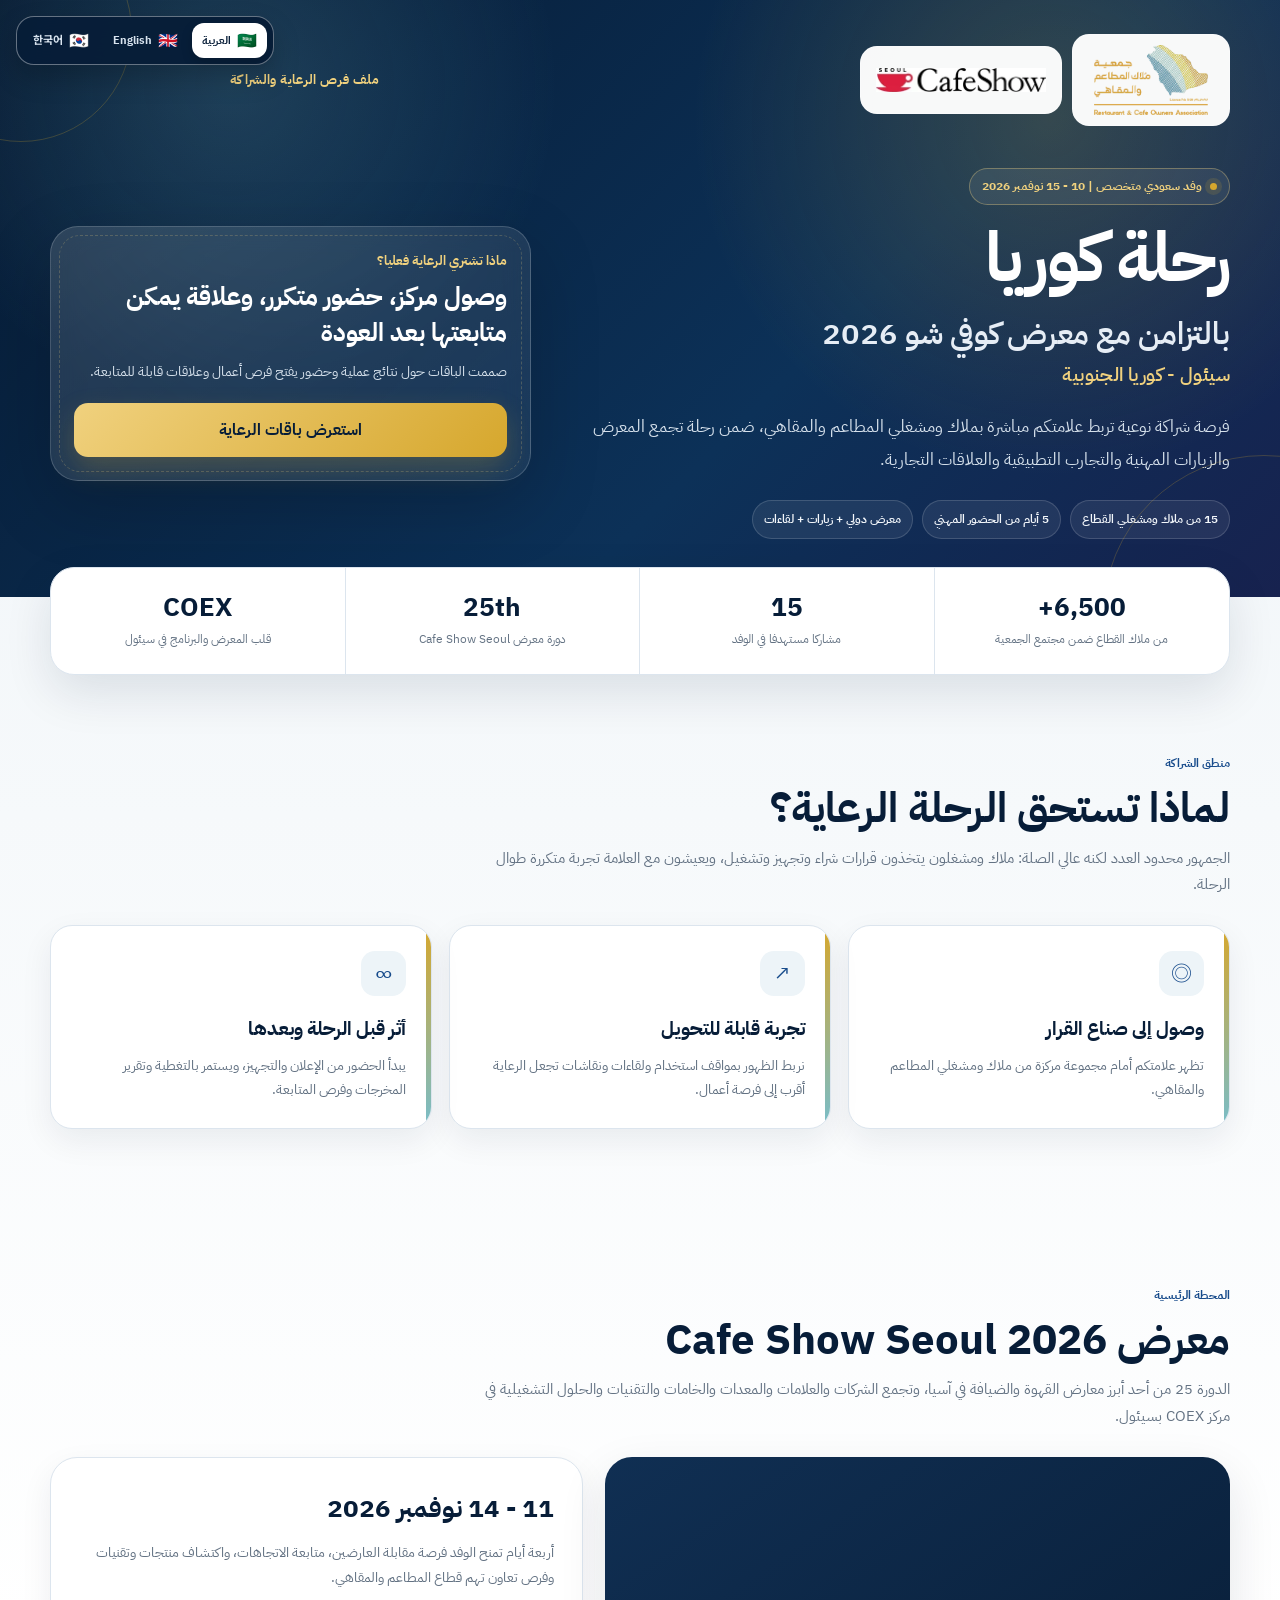
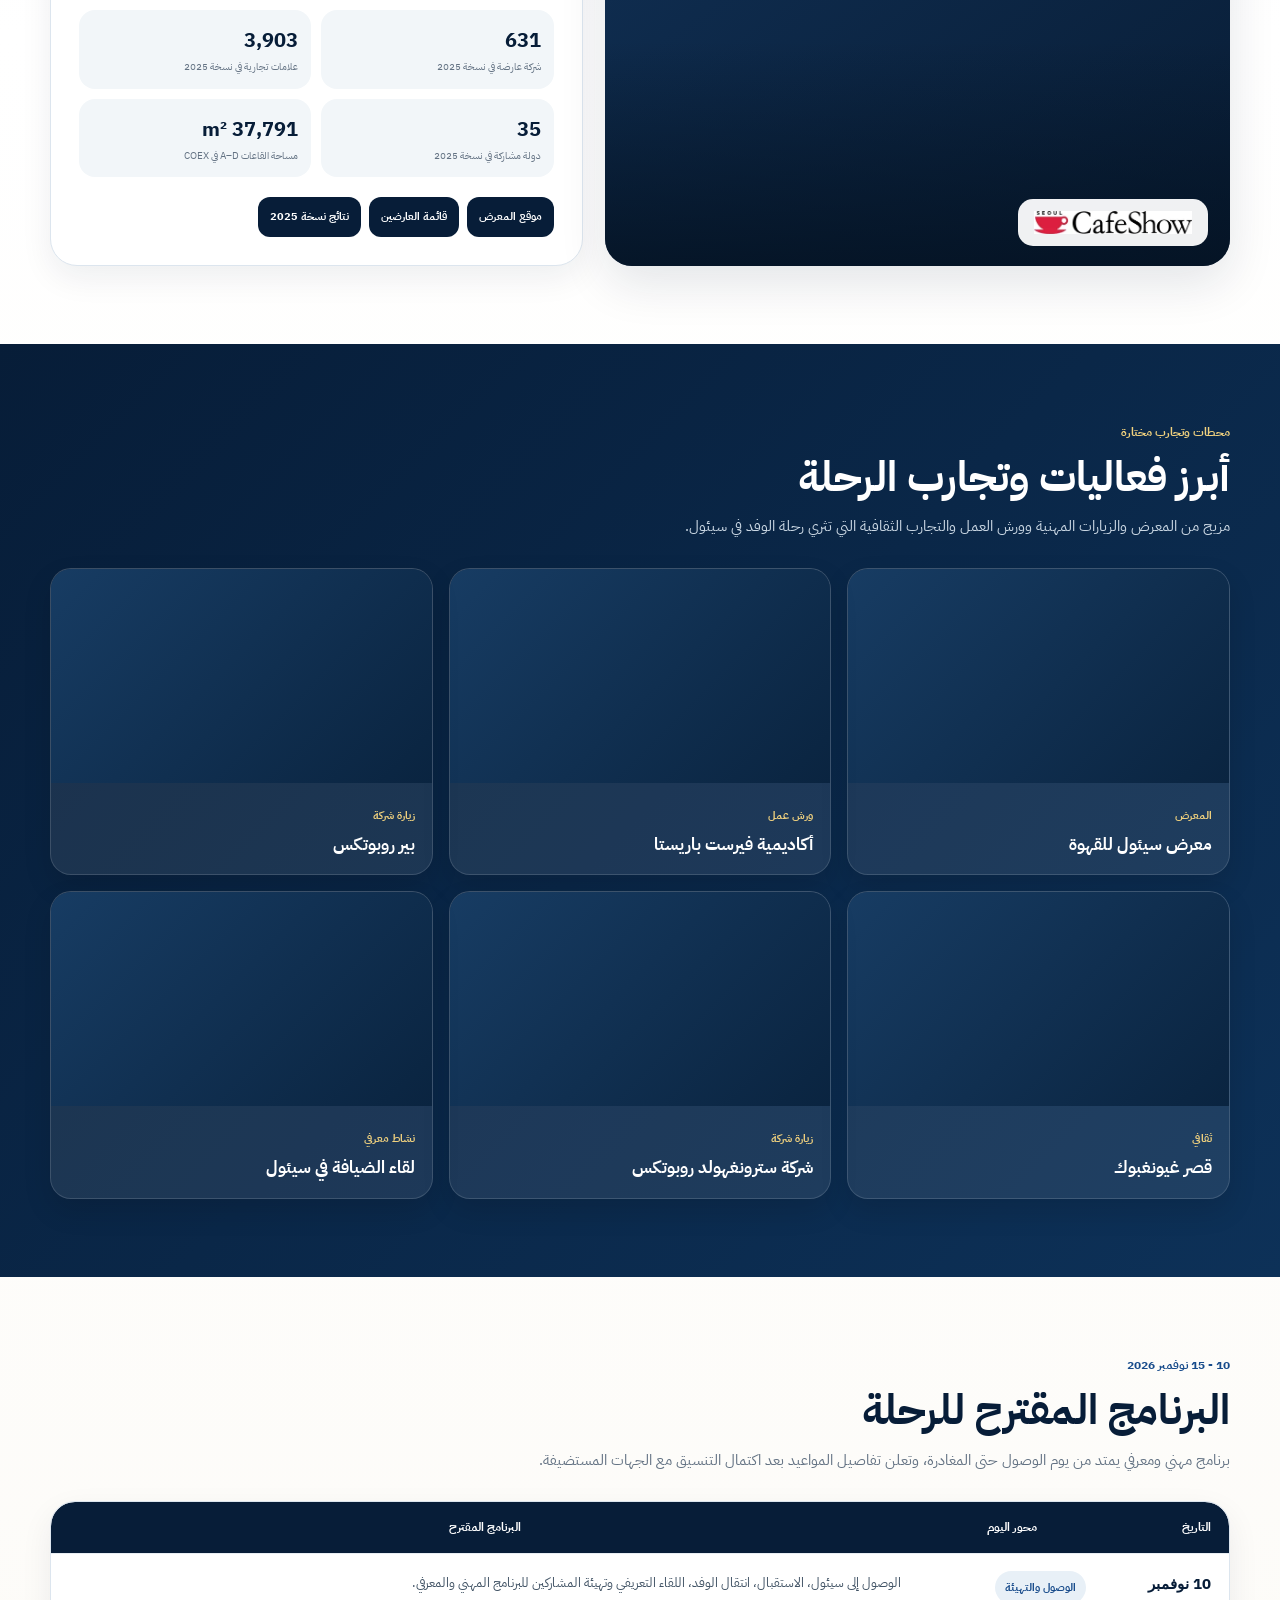
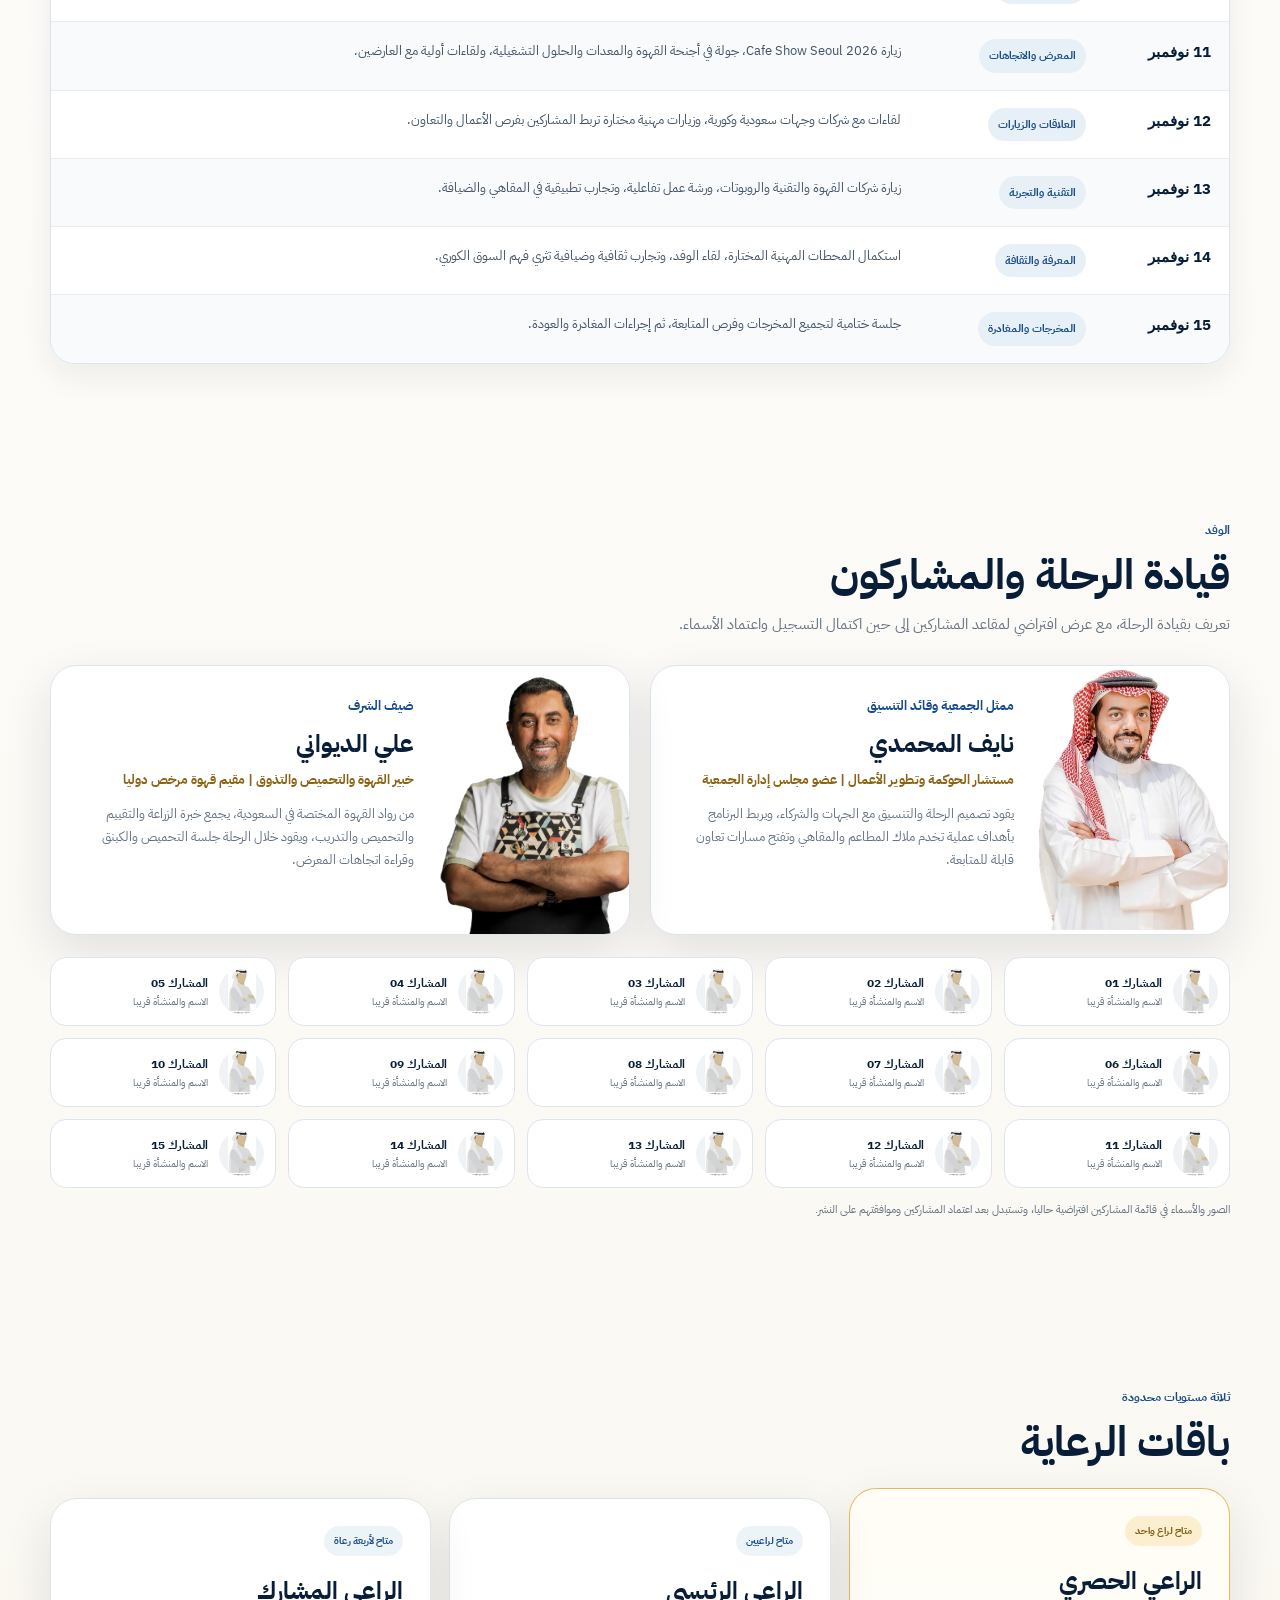
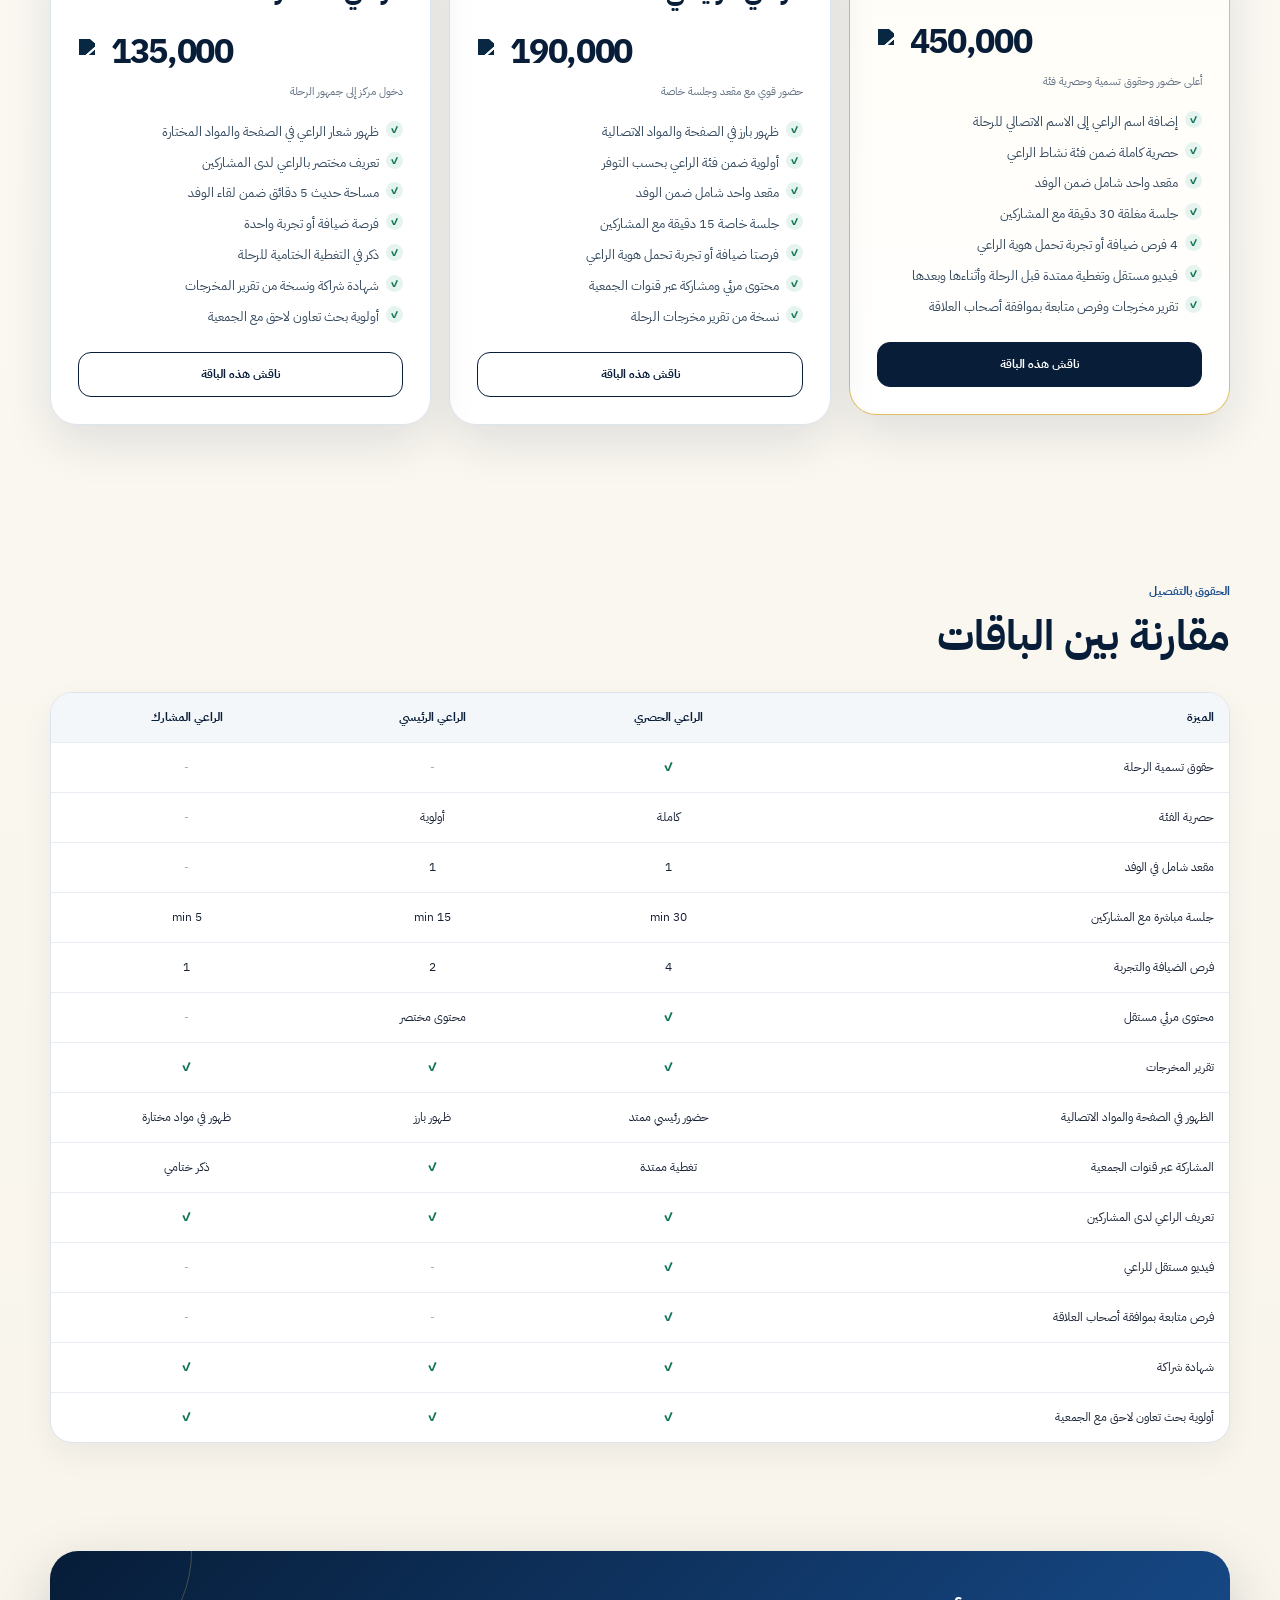
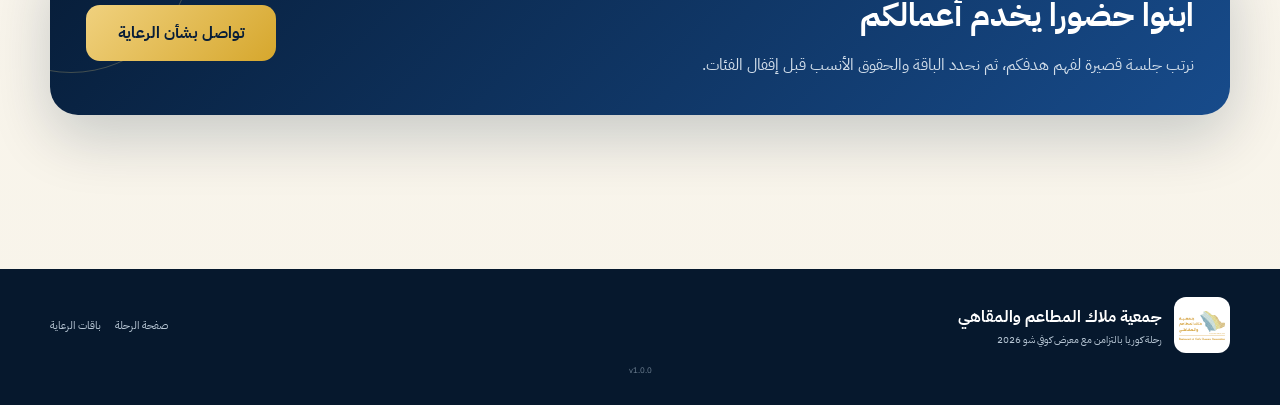
==== index.html @ b2feac09 "Build trip program table and balance portraits" ====
<!doctype html>
<html lang="ar" dir="rtl">
<head>
  <meta charset="utf-8">
  <meta name="viewport" content="width=device-width,initial-scale=1">
  <meta name="theme-color" content="#071d38">
  <title>فرص الرعاية | رحلة كوريا بالتزامن مع معرض كوفي شو 2026</title>
  <meta name="description" content="فرص الرعاية والشراكة في رحلة كوريا بالتزامن مع معرض كوفي شو 2026 في سيئول، بتنظيم جمعية ملاك المطاعم والمقاهي.">
  <meta property="og:type" content="website">
  <meta property="og:url" content="https://almohammdin.github.io/Sponsors-Cafe-Show-Seoul2026/">
  <meta property="og:title" content="فرص الرعاية | رحلة كوريا بالتزامن مع معرض كوفي شو 2026">
  <meta property="og:description" content="شراكة تصل إلى ملاك وصناع قرار في قطاع المطاعم والمقاهي قبل الرحلة وأثناءها وبعدها.">
  <meta property="og:image" content="https://almohammdin.github.io/Sponsors-Cafe-Show-Seoul2026/sponsor-preview.png">
  <meta property="og:image:width" content="1200">
  <meta property="og:image:height" content="630">
  <meta property="og:image:alt" content="فرص رعاية رحلة كوريا بالتزامن مع معرض كوفي شو 2026">
  <meta name="twitter:card" content="summary_large_image">
  <meta name="twitter:title" content="فرص الرعاية | رحلة كوريا 2026">
  <meta name="twitter:image" content="https://almohammdin.github.io/Sponsors-Cafe-Show-Seoul2026/sponsor-preview.png">
  <link rel="icon" href="favicon.png" type="image/png">
  <link rel="preconnect" href="https://fonts.googleapis.com">
  <link rel="preconnect" href="https://fonts.gstatic.com" crossorigin>
  <link href="https://fonts.googleapis.com/css2?family=IBM+Plex+Sans+Arabic:wght@400;500;600;700&family=IBM+Plex+Sans:wght@400;500;600;700&family=Noto+Sans+KR:wght@400;500;600;700&display=swap" rel="stylesheet">
  <style>
    :root{
      --navy:#071d38;--navy-2:#0d3158;--blue:#174b8b;--gold:#d6a72d;--gold-2:#f0d17e;
      --cyan:#78bdca;--red:#d51f45;--ink:#182235;--muted:#637283;--paper:#f3f6f9;
      --surface:#fff;--line:#dce5ee;--green:#13755b;--shadow:0 18px 48px rgba(7,29,56,.11);
      --radius:24px;--max:1180px;
    }
    *{box-sizing:border-box}
    html{scroll-behavior:smooth}
    body{margin:0;background:linear-gradient(180deg,#edf3f7 0,#fff 24%,#f8f4ea 100%);color:var(--ink);font-family:"IBM Plex Sans Arabic","IBM Plex Sans","Noto Sans KR",system-ui,sans-serif;line-height:1.75}
    body[data-lang="en"],body[data-lang="ko"]{direction:ltr}
    body[data-lang="ko"]{font-family:"Noto Sans KR","IBM Plex Sans",system-ui,sans-serif}
    img{max-width:100%}a{color:inherit}
    .container{width:min(var(--max),calc(100% - 34px));margin-inline:auto}
    .language-switcher{position:fixed;top:16px;inset-inline-end:16px;z-index:1000;display:flex;align-items:center;gap:4px;padding:6px;border:1px solid rgba(255,255,255,.38);border-radius:18px;background:rgba(7,29,56,.94);box-shadow:0 12px 28px rgba(0,0,0,.2);backdrop-filter:blur(14px)}
    .language-switcher button{display:flex;align-items:center;gap:6px;border:0;border-radius:12px;padding:8px 10px;background:transparent;color:#d9e4ef;font:inherit;font-size:11px;font-weight:700;cursor:pointer;transition:.2s;white-space:nowrap}
    .language-switcher .flag{font-size:16px;line-height:1}
    .language-switcher button.active{background:#fff;color:var(--navy);box-shadow:0 4px 12px rgba(0,0,0,.16)}
    .hero{position:relative;overflow:hidden;background:radial-gradient(circle at 18% 14%,rgba(120,189,202,.2),transparent 28%),radial-gradient(circle at 82% 20%,rgba(214,167,45,.2),transparent 31%),linear-gradient(135deg,#061a32 0%,#0c3158 62%,#17224f 100%);color:#fff;padding:34px 0 58px}
    .hero:before,.hero:after{content:"";position:absolute;border:1px solid rgba(214,167,45,.23);border-radius:50%;pointer-events:none}
    .hero:before{width:320px;height:320px;inset-inline-start:-145px;bottom:-180px}.hero:after{width:220px;height:220px;inset-inline-end:-90px;top:-80px}
    .brand-row{display:flex;align-items:center;justify-content:space-between;gap:20px;margin-bottom:42px;padding-inline-end:180px}
    .logos{display:flex;align-items:center;gap:10px}.logo-box{display:grid;place-items:center;min-height:68px;padding:10px 15px;border:1px solid rgba(255,255,255,.18);border-radius:17px;background:rgba(255,255,255,.97)}
    .logo-box.association img{width:126px;height:70px;object-fit:contain}.logo-box.cafe img{width:170px;height:auto}
    .sponsor-label{color:var(--gold-2);font-size:13px;font-weight:700;letter-spacing:.03em}
    .hero-grid{display:grid;grid-template-columns:minmax(0,1.15fr) minmax(320px,.85fr);gap:48px;align-items:center}
    .eyebrow{display:inline-flex;align-items:center;gap:8px;margin-bottom:12px;padding:7px 12px;border:1px solid rgba(240,209,126,.35);border-radius:999px;background:rgba(255,255,255,.07);color:var(--gold-2);font-size:12px;font-weight:700}
    .eyebrow:before{content:"";width:7px;height:7px;border-radius:50%;background:var(--gold);box-shadow:0 0 0 5px rgba(214,167,45,.14)}
    h1{margin:0;font-size:clamp(39px,5.4vw,70px);line-height:1.2;letter-spacing:-.035em;text-wrap:balance}
    h1 .sub{display:block;margin-top:11px;color:#e6edf5;font-size:.45em;font-weight:600;letter-spacing:0;line-height:1.5}
    h1 .place{display:block;color:var(--gold-2);font-size:.28em;font-weight:600;letter-spacing:.02em;line-height:1.8}
    .hero-lead{max-width:730px;margin:19px 0 0;color:#d5e0eb;font-size:17px;line-height:1.9}
    .hero-meta{display:flex;flex-wrap:wrap;gap:9px;margin-top:24px}.hero-meta span{padding:8px 11px;border:1px solid rgba(255,255,255,.15);border-radius:999px;background:rgba(255,255,255,.07);color:#f3f7fb;font-size:12px;font-weight:600}
    .hero-panel{position:relative;padding:23px;border:1px solid rgba(255,255,255,.18);border-radius:28px;background:linear-gradient(145deg,rgba(255,255,255,.13),rgba(255,255,255,.06));box-shadow:0 24px 70px rgba(0,0,0,.18);backdrop-filter:blur(12px)}
    .hero-panel:before{content:"";position:absolute;inset:8px;border:1px dashed rgba(240,209,126,.22);border-radius:21px;pointer-events:none}
    .hero-panel>*{position:relative}.hero-panel small{display:block;color:var(--gold-2);font-weight:700}.hero-panel strong{display:block;margin-top:5px;font-size:25px;line-height:1.45}.hero-panel p{margin:9px 0 0;color:#d5e0eb;font-size:14px}.hero-cta{display:flex;align-items:center;justify-content:center;margin-top:18px;padding:13px 18px;border-radius:14px;background:linear-gradient(135deg,var(--gold-2),var(--gold));color:#071d38;text-decoration:none;font-weight:700;box-shadow:0 12px 28px rgba(214,167,45,.23)}
    .live-pill{display:flex;align-items:center;gap:8px;margin-top:15px;color:#cce5dc;font-size:11px}.live-dot{width:8px;height:8px;border-radius:50%;background:#4dd4a7;box-shadow:0 0 0 5px rgba(77,212,167,.12)}
    section{padding:78px 0}.section-head{display:grid;grid-template-columns:minmax(0,1fr) auto;gap:24px;align-items:end;margin-bottom:28px}.section-kicker{display:block;margin-bottom:6px;color:var(--blue);font-size:12px;font-weight:700}.section-head h2{margin:0;color:var(--navy);font-size:clamp(28px,4vw,42px);line-height:1.35;text-wrap:balance}.section-head p{max-width:760px;margin:8px 0 0;color:var(--muted);font-size:15px}.section-note{align-self:center;padding:8px 11px;border-radius:999px;background:#e7f4ef;color:var(--green);font-size:11px;font-weight:700;white-space:nowrap}
    .stats-strip{position:relative;z-index:2;margin-top:-30px}.stats-grid{display:grid;grid-template-columns:repeat(4,minmax(0,1fr));border:1px solid var(--line);border-radius:24px;background:#fff;box-shadow:var(--shadow);overflow:hidden}.stat{padding:24px 20px;text-align:center;border-inline-start:1px solid var(--line)}.stat:first-child{border-inline-start:0}.stat strong{display:block;color:var(--navy);font-size:26px;line-height:1.2}.stat span{display:block;margin-top:6px;color:var(--muted);font-size:12px}
    .value-grid{display:grid;grid-template-columns:repeat(3,minmax(0,1fr));gap:17px}.value-card{position:relative;overflow:hidden;padding:25px;border:1px solid var(--line);border-radius:22px;background:#fff;box-shadow:0 12px 32px rgba(7,29,56,.07)}.value-card:before{content:"";position:absolute;inset-inline-start:0;top:0;width:5px;height:100%;background:linear-gradient(var(--gold),var(--cyan))}.value-icon{display:grid;place-items:center;width:45px;height:45px;margin-bottom:16px;border-radius:14px;background:#edf4f8;color:var(--blue);font-size:21px}.value-card h3{margin:0;color:var(--navy);font-size:19px}.value-card p{margin:8px 0 0;color:var(--muted);font-size:14px}
    .expo-showcase{display:grid;grid-template-columns:minmax(0,1.08fr) minmax(320px,.92fr);gap:22px;align-items:stretch}.expo-visual{position:relative;min-height:390px;overflow:hidden;border-radius:27px;background:linear-gradient(145deg,#102f53,#081c34);box-shadow:var(--shadow)}.expo-source-image{width:100%;height:100%;display:block;object-fit:cover}.expo-visual:after{content:"";position:absolute;inset:0;background:linear-gradient(180deg,transparent 45%,rgba(4,18,34,.82))}.expo-visual-logo{position:absolute;inset-inline-start:22px;bottom:20px;z-index:1;width:190px;padding:12px 16px;border-radius:15px;background:rgba(255,255,255,.94)}.expo-copy{padding:28px;border:1px solid var(--line);border-radius:27px;background:#fff;box-shadow:0 12px 32px rgba(7,29,56,.07)}.expo-copy h3{margin:0;color:var(--navy);font-size:26px}.expo-copy p{margin:10px 0 0;color:var(--muted);font-size:14px}.expo-facts{display:grid;grid-template-columns:repeat(2,minmax(0,1fr));gap:10px;margin:20px 0}.expo-fact{padding:13px;border-radius:16px;background:#f2f6f9}.expo-fact strong{display:block;color:var(--navy);font-size:20px}.expo-fact span{display:block;color:var(--muted);font-size:10px}.expo-links{display:flex;flex-wrap:wrap;gap:8px}.expo-links a{padding:10px 12px;border-radius:12px;background:var(--navy);color:#fff;text-decoration:none;font-size:11px;font-weight:700}
    .dark-section{background:linear-gradient(135deg,#071d38,#0d3158);color:#fff}.dark-section .section-head h2{color:#fff}.dark-section .section-head p{color:#cbd8e4}.dark-section .section-kicker{color:var(--gold-2)}
    .experience-grid{display:grid;grid-template-columns:repeat(3,minmax(0,1fr));gap:16px}.experience-card{overflow:hidden;border:1px solid rgba(255,255,255,.14);border-radius:21px;background:rgba(255,255,255,.08);box-shadow:0 12px 28px rgba(0,0,0,.12)}.experience-image{aspect-ratio:16/9;background:linear-gradient(135deg,#173c63,#0a2440);overflow:hidden}.experience-image img{width:100%;height:100%;display:block;object-fit:cover}.experience-body{padding:17px}.experience-body small{color:var(--gold-2);font-size:11px;font-weight:700}.experience-body h3{margin:5px 0 0;color:#fff;font-size:17px;line-height:1.45}.sync-empty{grid-column:1/-1;padding:28px;border:1px dashed rgba(255,255,255,.22);border-radius:18px;color:#cbd8e4;text-align:center}
    .program-table-wrap{overflow:auto;border:1px solid var(--line);border-radius:25px;background:#fff;box-shadow:0 12px 32px rgba(7,29,56,.07)}.program-table{min-width:820px}.program-table th{padding:15px 18px;background:var(--navy);color:#fff;font-size:12px}.program-table th:first-child{border-start-start-radius:24px}.program-table th:last-child{border-start-end-radius:24px}.program-table td{padding:17px 18px;text-align:start;vertical-align:top}.program-table td:first-child{width:125px;color:var(--navy);font-family:"IBM Plex Sans",sans-serif;font-size:15px;font-weight:700;white-space:nowrap}.program-table td:nth-child(2){width:185px}.program-table td:last-child{color:#415365;font-size:13px;line-height:1.8}.program-focus{display:inline-flex;padding:7px 10px;border-radius:999px;background:#e8f0f7;color:var(--blue);font-size:11px;font-weight:700}.program-table tbody tr:nth-child(even){background:#f8fafc}
    .leaders{display:grid;grid-template-columns:repeat(2,minmax(0,1fr));gap:20px}.leader-card{display:grid;grid-template-columns:190px minmax(0,1fr);min-height:270px;overflow:hidden;border:1px solid var(--line);border-radius:26px;background:#fff;box-shadow:var(--shadow)}.leader-photo{position:relative;overflow:hidden;background:#fff}.leader-photo img{width:100%;height:100%;display:block;object-fit:cover}.leader-photo.naif img,.leader-photo.ali img{object-position:center top}.leader-copy{padding:25px}.leader-copy small{color:var(--blue);font-weight:700}.leader-copy h3{margin:4px 0 0;color:var(--navy);font-size:24px}.leader-copy strong{display:block;margin-top:4px;color:#8a6414;font-size:13px}.leader-copy p{margin:11px 0 0;color:var(--muted);font-size:13px}
    .participant-grid{display:grid;grid-template-columns:repeat(5,minmax(0,1fr));gap:12px;margin-top:22px}.participant{display:flex;align-items:center;gap:11px;padding:11px;border:1px solid var(--line);border-radius:16px;background:#fff}.participant img{width:45px;height:45px;flex:none;object-fit:contain;border-radius:50%;background:#f0f3f5}.participant strong{display:block;color:var(--navy);font-size:12px}.participant span{display:block;color:var(--muted);font-size:9.5px}.participant-note{margin-top:12px;color:var(--muted);font-size:11px}
    .packages{display:grid;grid-template-columns:repeat(3,minmax(0,1fr));gap:18px;align-items:stretch}.package{position:relative;display:flex;flex-direction:column;padding:27px;border:1px solid var(--line);border-radius:27px;background:#fff;box-shadow:var(--shadow)}.package.featured{transform:translateY(-10px);border-color:rgba(214,167,45,.75);background:linear-gradient(180deg,#fffdf5,#fff)}.package-label{display:inline-flex;align-self:flex-start;padding:6px 10px;border-radius:999px;background:#edf4f8;color:var(--blue);font-size:10px;font-weight:700}.featured .package-label{background:#fbefd0;color:#805b0e}.package h3{margin:14px 0 0;color:var(--navy);font-size:24px}.price{display:flex;align-items:center;gap:7px;margin:9px 0 2px;direction:ltr;color:var(--navy)}.price .currency{width:26px;height:28px;display:grid;place-items:center}.price .currency img{width:24px;height:24px;object-fit:contain;filter:brightness(0) saturate(100%) invert(14%) sepia(28%) saturate(1805%) hue-rotate(171deg) brightness(91%) contrast(101%)}.price bdi{font-family:"IBM Plex Sans",sans-serif;font-size:34px;font-weight:700;letter-spacing:-.04em}.package-cap{color:var(--muted);font-size:11px}.package ul{display:grid;gap:9px;margin:19px 0 24px;padding:0;list-style:none}.package li{position:relative;padding-inline-start:24px;color:#34495e;font-size:12.5px}.package li:before{content:"✓";position:absolute;inset-inline-start:0;top:0;display:grid;place-items:center;width:17px;height:17px;border-radius:50%;background:#e5f4ee;color:var(--green);font-size:10px;font-weight:700}.package .package-cta{margin-top:auto;padding:11px 14px;border:1px solid var(--navy);border-radius:13px;color:var(--navy);text-align:center;text-decoration:none;font-size:12px;font-weight:700}.featured .package-cta{background:var(--navy);color:#fff}.tax-note{margin:17px 0 0;color:var(--muted);font-size:11px;text-align:center}
    .matrix-wrap{overflow:auto;border:1px solid var(--line);border-radius:22px;background:#fff;box-shadow:0 12px 32px rgba(7,29,56,.06)}table{width:100%;min-width:760px;border-collapse:collapse}th,td{padding:14px 15px;border-bottom:1px solid #e7edf2;text-align:center;font-size:12px}th:first-child,td:first-child{text-align:start}thead th{position:sticky;top:0;background:#f4f7fa;color:var(--navy);font-weight:700}tbody tr:last-child td{border-bottom:0}.yes{color:var(--green);font-weight:700}.dash{color:#a6b0ba}
    .cta-section{padding-top:30px}.cta-box{position:relative;overflow:hidden;display:grid;grid-template-columns:minmax(0,1fr) auto;gap:28px;align-items:center;padding:36px;border-radius:28px;background:linear-gradient(135deg,#071d38,#174b8b);color:#fff;box-shadow:0 22px 60px rgba(7,29,56,.2)}.cta-box:after{content:"";position:absolute;width:240px;height:240px;inset-inline-end:-100px;top:-120px;border:1px solid rgba(240,209,126,.25);border-radius:50%}.cta-box h2{position:relative;margin:0;font-size:32px}.cta-box p{position:relative;margin:8px 0 0;color:#d2deea}.cta-button{position:relative;z-index:1;display:inline-flex;align-items:center;justify-content:center;min-width:190px;padding:14px 20px;border-radius:14px;background:linear-gradient(135deg,var(--gold-2),var(--gold));color:#071d38;text-decoration:none;font-weight:700}
    footer{margin-top:76px;padding:28px 0;background:#06182d;color:#b8c7d5}.footer-row{display:flex;align-items:center;justify-content:space-between;gap:20px}.footer-brand{display:flex;align-items:center;gap:12px}.footer-brand img{width:56px;height:56px;object-fit:contain;padding:5px;border-radius:12px;background:#fff}.footer-brand strong{display:block;color:#fff}.footer-brand span{display:block;font-size:10px}.footer-links{display:flex;gap:14px;font-size:11px}.footer-links a{text-decoration:none}.version{margin-top:10px;color:#6f8193;font-size:8px;text-align:center;direction:ltr}
    @media(max-width:980px){.brand-row{padding-inline-end:0}.hero-grid{grid-template-columns:1fr}.hero-panel{max-width:660px}.stats-grid{grid-template-columns:repeat(2,1fr)}.value-grid,.experience-grid,.packages{grid-template-columns:repeat(2,minmax(0,1fr))}.expo-showcase{grid-template-columns:1fr}.package.featured{transform:none}.leaders{grid-template-columns:1fr}.participant-grid{grid-template-columns:repeat(3,1fr)}}
    @media(max-width:680px){.container{width:min(100% - 24px,var(--max))}.language-switcher{top:8px;inset-inline:8px auto;width:calc(100% - 16px);justify-content:center;border-radius:15px}.language-switcher button{flex:1;justify-content:center;padding:7px 6px;font-size:10px}.language-switcher .flag{font-size:15px}.hero{padding-top:82px}.brand-row{display:block;margin-bottom:28px}.logos{margin-bottom:12px}.logo-box{min-height:56px;padding:8px 10px}.logo-box.association img{width:100px;height:55px}.logo-box.cafe img{width:132px}.hero-grid{gap:28px}h1{font-size:39px}.hero-lead{font-size:15px}.hero-panel{padding:20px}.stats-grid{grid-template-columns:1fr 1fr}.stat{padding:18px 11px}.stat strong{font-size:21px}section{padding:58px 0}.section-head{grid-template-columns:1fr}.value-grid,.experience-grid,.packages{grid-template-columns:1fr}.expo-visual{min-height:260px}.expo-copy{padding:22px}.expo-facts{grid-template-columns:1fr 1fr}.leader-card{grid-template-columns:118px minmax(0,1fr);min-height:250px}.leader-copy{padding:18px}.leader-copy h3{font-size:20px}.participant-grid{grid-template-columns:repeat(2,1fr)}.participant{padding:8px}.participant img{width:37px;height:37px}.cta-box{grid-template-columns:1fr;padding:26px}.cta-button{width:100%}.footer-row{align-items:flex-start;flex-direction:column}}
    @media(prefers-reduced-motion:reduce){html{scroll-behavior:auto}*{transition:none!important}}
  </style>
</head>
<body data-lang="ar">
  <div class="language-switcher" aria-label="Language">
    <button type="button" data-language="ar" class="active"><span class="flag" aria-hidden="true">🇸🇦</span><span>العربية</span></button>
    <button type="button" data-language="en"><span class="flag" aria-hidden="true">🇬🇧</span><span>English</span></button>
    <button type="button" data-language="ko"><span class="flag" aria-hidden="true">🇰🇷</span><span>한국어</span></button>
  </div>

  <header class="hero">
    <div class="container">
      <div class="brand-row">
        <div class="logos">
          <div class="logo-box association"><img src="association-logo.webp" alt="Restaurant & Cafe Owners Association"></div>
          <div class="logo-box cafe"><img src="cafeshow-logo.webp" alt="Cafe Show Seoul"></div>
        </div>
        <div class="sponsor-label" data-i18n="sponsorshipFile">ملف فرص الرعاية والشراكة</div>
      </div>
      <div class="hero-grid">
        <div>
          <span class="eyebrow" data-i18n="eyebrow">وفد سعودي متخصص | 10 - 15 نوفمبر 2026</span>
          <h1><span data-i18n="tripName">رحلة كوريا</span><span class="sub" data-i18n="tripSub">بالتزامن مع معرض كوفي شو 2026</span><span class="place" data-i18n="tripPlace">سيئول - كوريا الجنوبية</span></h1>
          <p class="hero-lead" data-i18n="heroLead">فرصة شراكة نوعية تربط علامتكم مباشرة بملاك ومشغلي المطاعم والمقاهي، ضمن رحلة تجمع المعرض والزيارات المهنية والتجارب التطبيقية والعلاقات التجارية.</p>
          <div class="hero-meta"><span data-i18n="meta1">15 من ملاك ومشغلي القطاع</span><span data-i18n="meta2">5 أيام من الحضور المهني</span><span data-i18n="meta3">معرض دولي + زيارات + لقاءات</span></div>
        </div>
        <aside class="hero-panel">
          <small data-i18n="partnerQuestion">ماذا تشتري الرعاية فعليا؟</small>
          <strong data-i18n="partnerAnswer">وصول مركز، حضور متكرر، وعلاقة يمكن متابعتها بعد العودة</strong>
          <p data-i18n="partnerCopy">صممت الباقات حول نتائج عملية وحضور يفتح فرص أعمال وعلاقات قابلة للمتابعة.</p>
          <a class="hero-cta sponsor-whatsapp" href="#packages" data-i18n="viewPackages">استعرض باقات الرعاية</a>
        </aside>
      </div>
    </div>
  </header>

  <div class="stats-strip"><div class="container"><div class="stats-grid">
    <div class="stat"><strong>6,500+</strong><span data-i18n="stat1">من ملاك القطاع ضمن مجتمع الجمعية</span></div>
    <div class="stat"><strong>15</strong><span data-i18n="stat2">مشاركا مستهدفا في الوفد</span></div>
    <div class="stat"><strong>25th</strong><span data-i18n="stat3">دورة معرض Cafe Show Seoul</span></div>
    <div class="stat"><strong>COEX</strong><span data-i18n="stat4">قلب المعرض والبرنامج في سيئول</span></div>
  </div></div></div>

  <main>
    <section id="value"><div class="container">
      <div class="section-head"><div><span class="section-kicker" data-i18n="valueKicker">منطق الشراكة</span><h2 data-i18n="valueTitle">لماذا تستحق الرحلة الرعاية؟</h2><p data-i18n="valueIntro">الجمهور محدود العدد لكنه عالي الصلة: ملاك ومشغلون يتخذون قرارات شراء وتجهيز وتشغيل، ويعيشون مع العلامة تجربة متكررة طوال الرحلة.</p></div></div>
      <div class="value-grid">
        <article class="value-card"><span class="value-icon">◎</span><h3 data-i18n="value1Title">وصول إلى صناع القرار</h3><p data-i18n="value1Copy">تظهر علامتكم أمام مجموعة مركزة من ملاك ومشغلي المطاعم والمقاهي.</p></article>
        <article class="value-card"><span class="value-icon">↗</span><h3 data-i18n="value2Title">تجربة قابلة للتحويل</h3><p data-i18n="value2Copy">نربط الظهور بمواقف استخدام ولقاءات ونقاشات تجعل الرعاية أقرب إلى فرصة أعمال.</p></article>
        <article class="value-card"><span class="value-icon">∞</span><h3 data-i18n="value3Title">أثر قبل الرحلة وبعدها</h3><p data-i18n="value3Copy">يبدأ الحضور من الإعلان والتجهيز، ويستمر بالتغطية وتقرير المخرجات وفرص المتابعة.</p></article>
      </div>
    </div></section>

    <section id="exhibition"><div class="container">
      <div class="section-head"><div><span class="section-kicker" data-i18n="expoKicker">المحطة الرئيسية</span><h2 data-i18n="expoTitle">معرض Cafe Show Seoul 2026</h2><p data-i18n="expoIntro">الدورة 25 من أحد أبرز معارض القهوة والضيافة في آسيا، وتجمع الشركات والعلامات والمعدات والخامات والتقنيات والحلول التشغيلية في مركز COEX بسيئول.</p></div></div>
      <div class="expo-showcase">
        <div class="expo-visual" id="exhibitionVisual"><img class="expo-visual-logo" src="cafeshow-logo.webp" alt="Cafe Show Seoul"></div>
        <div class="expo-copy">
          <h3 data-i18n="expoDate">11 - 14 نوفمبر 2026</h3>
          <p data-i18n="expoCopy">أربعة أيام تمنح الوفد فرصة مقابلة العارضين، متابعة الاتجاهات، واكتشاف منتجات وتقنيات وفرص تعاون تهم قطاع المطاعم والمقاهي.</p>
          <div class="expo-facts">
            <div class="expo-fact"><strong>631</strong><span data-i18n="expoCompanies">شركة عارضة في نسخة 2025</span></div>
            <div class="expo-fact"><strong>3,903</strong><span data-i18n="expoBrands">علامات تجارية في نسخة 2025</span></div>
            <div class="expo-fact"><strong>35</strong><span data-i18n="expoCountries">دولة مشاركة في نسخة 2025</span></div>
            <div class="expo-fact"><strong>37,791 m²</strong><span data-i18n="expoArea">مساحة القاعات A–D في COEX</span></div>
          </div>
          <div class="expo-links"><a href="https://eng.cafeshow.com/eng/" target="_blank" rel="noopener" data-i18n="expoWebsite">موقع المعرض</a><a href="https://eng.cafeshow.com/eng/cafeshow/exhibitor_list.asp" target="_blank" rel="noopener" data-i18n="expoDirectory">قائمة العارضين</a><a href="https://eng.cafeshow.com/eng/cafeshow/result2025.asp" target="_blank" rel="noopener" data-i18n="expo2025">نتائج نسخة 2025</a></div>
        </div>
      </div>
    </div></section>

    <section class="dark-section" id="highlights"><div class="container">
      <div class="section-head"><div><span class="section-kicker" data-i18n="highlightsKicker">محطات وتجارب مختارة</span><h2 data-i18n="highlightsTitle">أبرز فعاليات وتجارب الرحلة</h2><p data-i18n="highlightsIntro">مزيج من المعرض والزيارات المهنية وورش العمل والتجارب الثقافية التي تثري رحلة الوفد في سيئول.</p></div></div>
      <div class="experience-grid" id="experienceGrid"><div class="sync-empty" data-i18n="loading">جاري تحميل أحدث الأنشطة...</div></div>
    </div></section>

    <section id="schedule"><div class="container">
      <div class="section-head"><div><span class="section-kicker" data-i18n="scheduleKicker">10 - 15 نوفمبر 2026</span><h2 data-i18n="scheduleTitle">البرنامج المقترح للرحلة</h2><p data-i18n="scheduleIntro">برنامج مهني ومعرفي يمتد من يوم الوصول حتى المغادرة، وتعلن تفاصيل المواعيد بعد اكتمال التنسيق مع الجهات المستضيفة.</p></div></div>
      <div class="program-table-wrap"><table class="program-table"><thead><tr><th data-i18n="programDate">التاريخ</th><th data-i18n="programFocus">محور اليوم</th><th data-i18n="programContent">البرنامج المقترح</th></tr></thead><tbody>
        <tr><td data-i18n="pDate10">10 نوفمبر</td><td><span class="program-focus" data-i18n="pFocus10">الوصول والتهيئة</span></td><td data-i18n="pText10">الوصول إلى سيئول، الاستقبال، انتقال الوفد، اللقاء التعريفي وتهيئة المشاركين للبرنامج المهني والمعرفي.</td></tr>
        <tr><td data-i18n="pDate11">11 نوفمبر</td><td><span class="program-focus" data-i18n="pFocus11">المعرض والاتجاهات</span></td><td data-i18n="pText11">زيارة Cafe Show Seoul 2026، جولة في أجنحة القهوة والمعدات والحلول التشغيلية، ولقاءات أولية مع العارضين.</td></tr>
        <tr><td data-i18n="pDate12">12 نوفمبر</td><td><span class="program-focus" data-i18n="pFocus12">العلاقات والزيارات</span></td><td data-i18n="pText12">لقاءات مع شركات وجهات سعودية وكورية، وزيارات مهنية مختارة تربط المشاركين بفرص الأعمال والتعاون.</td></tr>
        <tr><td data-i18n="pDate13">13 نوفمبر</td><td><span class="program-focus" data-i18n="pFocus13">التقنية والتجربة</span></td><td data-i18n="pText13">زيارة شركات القهوة والتقنية والروبوتات، ورشة عمل تفاعلية، وتجارب تطبيقية في المقاهي والضيافة.</td></tr>
        <tr><td data-i18n="pDate14">14 نوفمبر</td><td><span class="program-focus" data-i18n="pFocus14">المعرفة والثقافة</span></td><td data-i18n="pText14">استكمال المحطات المهنية المختارة، لقاء الوفد، وتجارب ثقافية وضيافية تثري فهم السوق الكوري.</td></tr>
        <tr><td data-i18n="pDate15">15 نوفمبر</td><td><span class="program-focus" data-i18n="pFocus15">المخرجات والمغادرة</span></td><td data-i18n="pText15">جلسة ختامية لتجميع المخرجات وفرص المتابعة، ثم إجراءات المغادرة والعودة.</td></tr>
      </tbody></table></div>
    </div></section>

    <section id="delegation"><div class="container">
      <div class="section-head"><div><span class="section-kicker" data-i18n="delegationKicker">الوفد</span><h2 data-i18n="delegationTitle">قيادة الرحلة والمشاركون</h2><p data-i18n="delegationIntro">تعريف بقيادة الرحلة، مع عرض افتراضي لمقاعد المشاركين إلى حين اكتمال التسجيل واعتماد الأسماء.</p></div></div>
      <div class="leaders">
        <article class="leader-card"><div class="leader-photo naif"><img src="naif.webp" alt="Naif Al-Mohammdi"></div><div class="leader-copy"><small data-i18n="naifRoleTop">ممثل الجمعية وقائد التنسيق</small><h3 data-i18n="naifName">نايف المحمدي</h3><strong data-i18n="naifRole">مستشار الحوكمة وتطوير الأعمال | عضو مجلس إدارة الجمعية</strong><p data-i18n="naifBio">يقود تصميم الرحلة والتنسيق مع الجهات والشركاء، ويربط البرنامج بأهداف عملية تخدم ملاك المطاعم والمقاهي وتفتح مسارات تعاون قابلة للمتابعة.</p></div></article>
        <article class="leader-card"><div class="leader-photo ali"><img src="ali-portrait.webp" alt="Ali Al-Diwani"></div><div class="leader-copy"><small data-i18n="aliRoleTop">ضيف الشرف</small><h3 data-i18n="aliName">علي الديواني</h3><strong data-i18n="aliRole">خبير القهوة والتحميص والتذوق | مقيم قهوة مرخص دوليا</strong><p data-i18n="aliBio">من رواد القهوة المختصة في السعودية، يجمع خبرة الزراعة والتقييم والتحميص والتدريب، ويقود خلال الرحلة جلسة التحميص والكبنق وقراءة اتجاهات المعرض.</p></div></article>
      </div>
      <div class="participant-grid" id="participantGrid"></div>
      <p class="participant-note" data-i18n="participantNote">الصور والأسماء في قائمة المشاركين افتراضية حاليا، وتستبدل بعد اعتماد المشاركين وموافقتهم على النشر.</p>
    </div></section>

    <section id="packages"><div class="container">
      <div class="section-head"><div><span class="section-kicker" data-i18n="packagesKicker">ثلاثة مستويات محدودة</span><h2 data-i18n="packagesTitle">باقات الرعاية</h2></div></div>
      <div class="packages">
        <article class="package featured"><span class="package-label" data-i18n="exclusiveAvailability">متاح لراع واحد</span><h3 data-i18n="exclusiveTitle">الراعي الحصري</h3><div class="price"><span class="currency"><img src="https://www.sama.gov.sa/ar-sa/Currency/Documents/Saudi_Riyal_Symbol-1.png" alt="SAR"></span><bdi>450,000</bdi></div><span class="package-cap" data-i18n="exclusiveCap">أعلى حضور وحقوق تسمية وحصرية فئة</span><ul>
          <li data-i18n="ex1">إضافة اسم الراعي إلى الاسم الاتصالي للرحلة</li><li data-i18n="ex2">حصرية كاملة ضمن فئة نشاط الراعي</li><li data-i18n="ex3">مقعد واحد شامل ضمن الوفد</li><li data-i18n="ex4">جلسة مغلقة 30 دقيقة مع المشاركين</li><li data-i18n="ex5">4 فرص ضيافة أو تجربة تحمل هوية الراعي</li><li data-i18n="ex6">فيديو مستقل وتغطية ممتدة قبل الرحلة وأثناءها وبعدها</li><li data-i18n="ex7">تقرير مخرجات وفرص متابعة بموافقة أصحاب العلاقة</li>
        </ul><a class="package-cta sponsor-whatsapp" href="https://wa.me/966566330366" data-tier="exclusive" data-i18n="discussPackage">ناقش هذه الباقة</a></article>
        <article class="package"><span class="package-label" data-i18n="mainAvailability">متاح لراعيين</span><h3 data-i18n="mainTitle">الراعي الرئيسي</h3><div class="price"><span class="currency"><img src="https://www.sama.gov.sa/ar-sa/Currency/Documents/Saudi_Riyal_Symbol-1.png" alt="SAR"></span><bdi>190,000</bdi></div><span class="package-cap" data-i18n="mainCap">حضور قوي مع مقعد وجلسة خاصة</span><ul>
          <li data-i18n="ma1">ظهور بارز في الصفحة والمواد الاتصالية</li><li data-i18n="ma2">أولوية ضمن فئة الراعي بحسب التوفر</li><li data-i18n="ma3">مقعد واحد شامل ضمن الوفد</li><li data-i18n="ma4">جلسة خاصة 15 دقيقة مع المشاركين</li><li data-i18n="ma5">فرصتا ضيافة أو تجربة تحمل هوية الراعي</li><li data-i18n="ma6">محتوى مرئي ومشاركة عبر قنوات الجمعية</li><li data-i18n="ma7">نسخة من تقرير مخرجات الرحلة</li>
        </ul><a class="package-cta sponsor-whatsapp" href="https://wa.me/966566330366" data-tier="main" data-i18n="discussPackage">ناقش هذه الباقة</a></article>
        <article class="package"><span class="package-label" data-i18n="participantAvailability">متاح لأربعة رعاة</span><h3 data-i18n="participantTitle">الراعي المشارك</h3><div class="price"><span class="currency"><img src="https://www.sama.gov.sa/ar-sa/Currency/Documents/Saudi_Riyal_Symbol-1.png" alt="SAR"></span><bdi>135,000</bdi></div><span class="package-cap" data-i18n="participantCap">دخول مركز إلى جمهور الرحلة</span><ul>
          <li data-i18n="pa1">ظهور شعار الراعي في الصفحة والمواد المختارة</li><li data-i18n="pa2">تعريف مختصر بالراعي لدى المشاركين</li><li data-i18n="pa3">مساحة حديث 5 دقائق ضمن لقاء الوفد</li><li data-i18n="pa4">فرصة ضيافة أو تجربة واحدة</li><li data-i18n="pa5">ذكر في التغطية الختامية للرحلة</li><li data-i18n="pa6">شهادة شراكة ونسخة من تقرير المخرجات</li><li data-i18n="pa7">أولوية بحث تعاون لاحق مع الجمعية</li>
        </ul><a class="package-cta sponsor-whatsapp" href="https://wa.me/966566330366" data-tier="participant" data-i18n="discussPackage">ناقش هذه الباقة</a></article>
      </div>
    </div></section>

    <section id="matrix"><div class="container">
      <div class="section-head"><div><span class="section-kicker" data-i18n="matrixKicker">الحقوق بالتفصيل</span><h2 data-i18n="matrixTitle">مقارنة بين الباقات</h2></div></div>
      <div class="matrix-wrap"><table><thead><tr><th data-i18n="benefit">الميزة</th><th data-i18n="exclusiveTitle">الراعي الحصري</th><th data-i18n="mainTitle">الراعي الرئيسي</th><th data-i18n="participantTitle">الراعي المشارك</th></tr></thead><tbody>
        <tr><td data-i18n="m1">حقوق تسمية الرحلة</td><td class="yes">✓</td><td class="dash">-</td><td class="dash">-</td></tr>
        <tr><td data-i18n="m2">حصرية الفئة</td><td data-i18n="full">كاملة</td><td data-i18n="priority">أولوية</td><td class="dash">-</td></tr>
        <tr><td data-i18n="m3">مقعد شامل في الوفد</td><td>1</td><td>1</td><td class="dash">-</td></tr>
        <tr><td data-i18n="m4">جلسة مباشرة مع المشاركين</td><td>30 min</td><td>15 min</td><td>5 min</td></tr>
        <tr><td data-i18n="m5">فرص الضيافة والتجربة</td><td>4</td><td>2</td><td>1</td></tr>
        <tr><td data-i18n="m6">محتوى مرئي مستقل</td><td class="yes">✓</td><td data-i18n="shortContent">محتوى مختصر</td><td class="dash">-</td></tr>
        <tr><td data-i18n="m7">تقرير المخرجات</td><td class="yes">✓</td><td class="yes">✓</td><td class="yes">✓</td></tr>
        <tr><td data-i18n="m8">الظهور في الصفحة والمواد الاتصالية</td><td data-i18n="topPresence">حضور رئيسي ممتد</td><td data-i18n="prominentPresence">ظهور بارز</td><td data-i18n="selectedPresence">ظهور في مواد مختارة</td></tr>
        <tr><td data-i18n="m9">المشاركة عبر قنوات الجمعية</td><td data-i18n="extendedCoverage">تغطية ممتدة</td><td class="yes">✓</td><td data-i18n="closingMention">ذكر ختامي</td></tr>
        <tr><td data-i18n="m10">تعريف الراعي لدى المشاركين</td><td class="yes">✓</td><td class="yes">✓</td><td class="yes">✓</td></tr>
        <tr><td data-i18n="m11">فيديو مستقل للراعي</td><td class="yes">✓</td><td class="dash">-</td><td class="dash">-</td></tr>
        <tr><td data-i18n="m12">فرص متابعة بموافقة أصحاب العلاقة</td><td class="yes">✓</td><td class="dash">-</td><td class="dash">-</td></tr>
        <tr><td data-i18n="m13">شهادة شراكة</td><td class="yes">✓</td><td class="yes">✓</td><td class="yes">✓</td></tr>
        <tr><td data-i18n="m14">أولوية بحث تعاون لاحق مع الجمعية</td><td class="yes">✓</td><td class="yes">✓</td><td class="yes">✓</td></tr>
      </tbody></table></div>
    </div></section>

    <section class="cta-section"><div class="container"><div class="cta-box"><div><h2 data-i18n="ctaTitle">ابنوا حضورا يخدم أعمالكم</h2><p data-i18n="ctaCopy">نرتب جلسة قصيرة لفهم هدفكم، ثم نحدد الباقة والحقوق الأنسب قبل إقفال الفئات.</p></div><a class="cta-button sponsor-whatsapp" href="https://wa.me/966566330366" data-tier="general" data-i18n="ctaButton">تواصل بشأن الرعاية</a></div></div></section>
  </main>

  <footer><div class="container"><div class="footer-row"><div class="footer-brand"><img src="association-logo.webp" alt="Restaurant & Cafe Owners Association"><div><strong data-i18n="footerTitle">جمعية ملاك المطاعم والمقاهي</strong><span data-i18n="footerCopy">رحلة كوريا بالتزامن مع معرض كوفي شو 2026</span></div></div><div class="footer-links"><a href="https://almohammdin.github.io/Cafe-Show-Seoul2026/" data-i18n="mainPage">صفحة الرحلة</a><a href="#packages" data-i18n="packagesTitle">باقات الرعاية</a></div></div><div class="version">v1.0.0</div></div></footer>

  <script>
  const copy={
    ar:{syncReady:'مرتبط مباشرة ببرنامج الرحلة',syncError:'تعذر التحديث المباشر، يعرض آخر برنامج متاح',day:'يوم',participant:'المشارك',participantPending:'الاسم والمنشأة قريبا',noActivities:'لا توجد أنشطة منشورة حاليا.',noSchedule:'لا توجد بنود في البرنامج حاليا.',whatsapp:'السلام عليكم، أرغب في مناقشة فرص رعاية رحلة كوريا بالتزامن مع معرض كوفي شو 2026.'},
    en:{
      sponsorshipFile:'Sponsorship & Partnership Opportunities',eyebrow:'Specialized Saudi delegation | 10-15 November 2026',tripName:'Korea Trip',tripSub:'Alongside Cafe Show Seoul 2026',tripPlace:'Seoul - South Korea',heroLead:'A focused partnership opportunity connecting your brand directly with restaurant and cafe owners and operators through an itinerary combining the exhibition, business visits, applied experiences and commercial relationships.',meta1:'15 sector owners and operators',meta2:'5 days of professional engagement',meta3:'International exhibition + visits + meetings',partnerQuestion:'What does the sponsorship actually buy?',partnerAnswer:'Focused access, repeated presence and relationships that can continue after the trip',partnerCopy:'The packages are built around useful outcomes for the sponsor, not logo space alone.',viewPackages:'View sponsorship packages',stat1:'sector owners within the Association community',stat2:'target participants in the delegation',stat3:'edition of Cafe Show Seoul',stat4:'the exhibition and program hub in Seoul',valueKicker:'Partnership logic',valueTitle:'Why is this trip worth sponsoring?',valueIntro:'The audience is small but highly relevant: owners and operators making purchasing, fit-out and operating decisions, experiencing the brand repeatedly throughout the trip.',value1Title:'Decision-maker access',value1Copy:'Instead of broad reach, your brand appears before a focused group of restaurant and cafe owners and operators.',value2Title:'An experience that can convert',value2Copy:'We connect visibility to product use, meetings and discussions that move sponsorship closer to a business opportunity.',value3Title:'Impact before and after',value3Copy:'Presence begins with announcement and preparation, then continues through coverage, an outcomes report and follow-up opportunities.',highlightsKicker:'Automatically updated content',highlightsTitle:'Key trip experiences and activities',highlightsIntro:'This section is fed directly from the main trip page, so activity updates appear here automatically.',liveSource:'Live trip-program source',loading:'Loading the latest activities...',scheduleKicker:'10-14 November 2026',scheduleTitle:'Proposed daily schedule',scheduleIntro:'The itinerary syncs automatically with the main trip schedule and remains subject to updates until confirmations are complete.',autoUpdate:'Auto-updated',loadingSchedule:'Loading the latest schedule...',scheduleDisclaimer:'The itinerary is indicative. Visits and timings remain subject to final confirmation with host organizations.',delegationKicker:'The delegation',delegationTitle:'Trip leadership and participants',delegationIntro:'An introduction to the trip leadership, with placeholder participant profiles until registrations and publishing approvals are finalized.',naifRoleTop:'Association representative and coordination lead',naifName:'Naif Al-Mohammdi',naifRole:'Governance & Business Development Advisor | Association Board Member',naifBio:'Leads trip design and coordination with institutions and partners, linking the program to practical outcomes for restaurant and cafe owners and to partnerships that can be followed up.',aliRoleTop:'Guest of Honor',aliName:'Ali Al-Diwani',aliRole:'Coffee, Roasting & Sensory Expert | Internationally Licensed Coffee Evaluator',aliBio:'A Saudi specialty-coffee pioneer whose work spans cultivation, evaluation, roasting and training. He leads the roasting and cupping session and helps interpret exhibition trends.',aliCredit:'Photo: Arab News / Huda Bashatah',participantNote:'Participant photos and names are placeholders for now and will be replaced after confirmation and consent to publish.',packagesKicker:'Three limited levels',packagesTitle:'Sponsorship packages',packagesIntro:'Values are approximately 24-25% lower than the Italy trip packages, with rights designed for a smaller, more focused delegation.',exclusiveAvailability:'One sponsor only',exclusiveTitle:'Exclusive Sponsor',exclusiveCap:'Maximum presence, naming rights and category exclusivity',ex1:'Sponsor name added to the trip communication title',ex2:'Full exclusivity within the sponsor category',ex3:'One fully included delegation seat',ex4:'30-minute closed session with participants',ex5:'Four branded hospitality or experience opportunities',ex6:'Dedicated video and extended pre-, during- and post-trip coverage',ex7:'Outcomes report and consent-based follow-up opportunities',mainAvailability:'Two sponsors available',mainTitle:'Main Sponsor',mainCap:'Strong presence with a seat and private session',ma1:'Prominent presence on the page and communication assets',ma2:'Category priority subject to availability',ma3:'One fully included delegation seat',ma4:'15-minute private session with participants',ma5:'Two branded hospitality or experience opportunities',ma6:'Visual content and distribution through Association channels',ma7:'A copy of the trip outcomes report',participantAvailability:'Four sponsors available',participantTitle:'Participating Sponsor',participantCap:'Focused entry to the trip audience',pa1:'Sponsor logo on the page and selected assets',pa2:'Short sponsor introduction to participants',pa3:'Five-minute speaking slot during a delegation gathering',pa4:'One hospitality or experience opportunity',pa5:'Mention in the trip closing coverage',pa6:'Partnership certificate and outcomes report copy',pa7:'Priority to explore later cooperation with the Association',discussPackage:'Discuss this package',taxNote:'Values exclude VAT where applicable. Cash and in-kind partnerships can be structured when the service fits the program.',matrixKicker:'Rights in detail',matrixTitle:'Quick package comparison',benefit:'Benefit',m1:'Trip naming rights',m2:'Category exclusivity',m3:'Included delegation seat',m4:'Direct participant session',m5:'Hospitality and experience opportunities',m6:'Dedicated visual content',m7:'Outcomes report',full:'Full',priority:'Priority',shortContent:'Short content',governanceKicker:'Disciplined delivery',governanceTitle:'How are sponsor rights managed?',governanceIntro:'Each sponsor receives a defined rights list, delivery schedule and approval points, turning the package into trackable commitments.',g1Title:'Rights inventory',g1Copy:'A detailed pre-contract list covering visibility, content and experiences.',g2Title:'Category protection',g2Copy:'Sponsor-conflict review and protection of agreed exclusivity.',g3Title:'Content approval',g3Copy:'A short path to approve logos, messages and assets before publishing.',g4Title:'Close-out report',g4Copy:'A record of delivery, coverage links and post-trip follow-up outcomes.',ctaTitle:'Build a presence that serves the business, not just the logo',ctaCopy:'We start with a short conversation about your objective, then define the best package and rights before categories close.',ctaButton:'Discuss sponsorship',footerTitle:'Restaurant & Cafe Owners Association',footerCopy:'Korea Trip alongside Cafe Show Seoul 2026',mainPage:'Trip page',syncReady:'Directly connected to the trip program',syncError:'Live update unavailable; showing the latest available program',day:'Day',participant:'Participant',participantPending:'Name and company coming soon',noActivities:'No activities are currently published.',noSchedule:'No schedule items are currently available.',whatsapp:'Hello, I would like to discuss sponsorship opportunities for the Korea Trip alongside Cafe Show Seoul 2026.'
    },
    ko:{
      sponsorshipFile:'후원 및 파트너십 제안서',eyebrow:'사우디 전문 대표단 | 2026년 11월 10-15일',tripName:'한국 방문 프로그램',tripSub:'Cafe Show Seoul 2026 연계',tripPlace:'서울 - 대한민국',heroLead:'레스토랑·카페 소유주와 운영자를 귀사의 브랜드에 직접 연결하는 집중형 파트너십 기회입니다. 전시회, 기업 방문, 실무 체험과 비즈니스 교류를 하나의 일정으로 구성했습니다.',meta1:'업계 소유주·운영자 15명',meta2:'5일간의 전문 프로그램',meta3:'국제 전시회 + 방문 + 미팅',partnerQuestion:'후원으로 실제 무엇을 얻습니까?',partnerAnswer:'집중된 접점, 반복 노출, 귀국 후에도 이어지는 관계',partnerCopy:'단순 로고 노출이 아니라 후원사의 실질적 성과를 중심으로 설계했습니다.',viewPackages:'후원 패키지 보기',stat1:'협회 커뮤니티의 업계 소유주',stat2:'대표단 목표 참가자',stat3:'Cafe Show Seoul 개최 회차',stat4:'서울 전시회와 프로그램의 중심',valueKicker:'파트너십 구조',valueTitle:'왜 이 프로그램을 후원해야 합니까?',valueIntro:'참가 인원은 제한적이지만 구매·설비·운영 결정을 내리는 소유주와 운영자로 구성되어 관련성이 높고, 여정 내내 브랜드를 반복 경험합니다.',value1Title:'의사결정권자 접근',value1Copy:'광범위한 노출보다 레스토랑·카페 소유주와 운영자에게 집중적으로 브랜드를 소개합니다.',value2Title:'비즈니스로 이어지는 체험',value2Copy:'노출을 제품 사용, 미팅, 토론과 연결해 후원을 실제 사업 기회에 가깝게 만듭니다.',value3Title:'방문 전후까지 이어지는 효과',value3Copy:'공지와 준비 단계부터 현장 콘텐츠, 성과 보고서와 후속 협력까지 이어집니다.',highlightsKicker:'자동 업데이트 콘텐츠',highlightsTitle:'주요 활동과 체험',highlightsIntro:'메인 방문 페이지의 프로그램과 직접 연결되어 활동 변경 사항이 자동으로 반영됩니다.',liveSource:'실시간 프로그램 데이터',loading:'최신 활동을 불러오는 중...',scheduleKicker:'2026년 11월 10-14일',scheduleTitle:'일별 예정 일정',scheduleIntro:'메인 일정과 자동 동기화되며 최종 확정 전까지 업데이트될 수 있습니다.',autoUpdate:'자동 업데이트',loadingSchedule:'최신 일정을 불러오는 중...',scheduleDisclaimer:'본 일정은 참고용이며 방문 및 시간은 주최 기관의 최종 확인에 따라 변경될 수 있습니다.',delegationKicker:'대표단',delegationTitle:'프로그램 리더와 참가자',delegationIntro:'프로그램 리더를 소개하며, 참가 등록과 공개 동의가 완료될 때까지 참가자 프로필은 예시 이미지로 표시됩니다.',naifRoleTop:'협회 대표 및 총괄 코디네이터',naifName:'나이프 알모함마디',naifRole:'거버넌스·사업개발 자문 | 협회 이사회 위원',naifBio:'기관 및 파트너와 프로그램을 설계·조율하고, 레스토랑·카페 소유주에게 실질적인 성과와 후속 가능한 협력 기회를 연결합니다.',aliRoleTop:'특별 초청 인사',aliName:'알리 알디와니',aliRole:'커피·로스팅·센서리 전문가 | 국제 공인 커피 평가사',aliBio:'재배, 평가, 로스팅과 교육을 아우르는 사우디 스페셜티 커피 분야의 선구자입니다. 로스팅·커핑 세션과 전시 트렌드 분석을 이끕니다.',aliCredit:'사진: Arab News / Huda Bashatah',participantNote:'현재 참가자 사진과 이름은 예시이며, 최종 확정과 공개 동의 후 교체됩니다.',packagesKicker:'수량이 제한된 3단계',packagesTitle:'후원 패키지',packagesIntro:'이탈리아 방문 패키지보다 약 24-25% 낮은 금액으로, 더 작고 집중된 대표단에 맞게 권리를 설계했습니다.',exclusiveAvailability:'1개사 한정',exclusiveTitle:'독점 후원사',exclusiveCap:'최대 노출, 명명권 및 업종 독점권',ex1:'프로그램 홍보 명칭에 후원사명 결합',ex2:'후원 업종 내 완전 독점',ex3:'대표단 참가 1석 포함',ex4:'참가자 대상 30분 비공개 세션',ex5:'브랜드 환대·체험 기회 4회',ex6:'단독 영상과 방문 전·중·후 확장 노출',ex7:'성과 보고서 및 동의 기반 후속 기회',mainAvailability:'2개사 모집',mainTitle:'메인 후원사',mainCap:'참가석과 전용 세션을 포함한 강한 노출',ma1:'페이지와 홍보물의 주요 위치 노출',ma2:'가능 시 업종 우선권',ma3:'대표단 참가 1석 포함',ma4:'참가자 대상 15분 전용 세션',ma5:'브랜드 환대·체험 기회 2회',ma6:'영상 콘텐츠 및 협회 채널 배포',ma7:'방문 성과 보고서 제공',participantAvailability:'4개사 모집',participantTitle:'참여 후원사',participantCap:'프로그램 참가자와의 집중 접점',pa1:'페이지와 일부 홍보물에 로고 노출',pa2:'참가자 대상 간단한 후원사 소개',pa3:'대표단 모임 중 5분 소개 시간',pa4:'환대 또는 체험 기회 1회',pa5:'방문 종료 콘텐츠에 언급',pa6:'파트너십 증서 및 성과 보고서',pa7:'협회와의 후속 협력 검토 우선권',discussPackage:'이 패키지 상담',taxNote:'해당 시 부가가치세는 별도입니다. 프로그램에 적합한 서비스는 현금 또는 현물 파트너십으로 구성할 수 있습니다.',matrixKicker:'세부 권리',matrixTitle:'패키지 빠른 비교',benefit:'혜택',m1:'프로그램 명명권',m2:'업종 독점권',m3:'대표단 참가석',m4:'참가자 직접 세션',m5:'환대·체험 기회',m6:'단독 영상 콘텐츠',m7:'성과 보고서',full:'완전',priority:'우선',shortContent:'간단 콘텐츠',governanceKicker:'체계적인 실행',governanceTitle:'후원 권리는 어떻게 관리됩니까?',governanceIntro:'각 후원사는 구체적인 권리 목록, 실행 일정, 승인 지점을 받아 추적 가능한 약속으로 관리됩니다.',g1Title:'권리 목록',g1Copy:'계약 전 노출, 콘텐츠, 체험 범위를 세부적으로 확정합니다.',g2Title:'업종 보호',g2Copy:'후원사 간 충돌을 검토하고 합의된 독점권을 보호합니다.',g3Title:'콘텐츠 승인',g3Copy:'로고, 메시지, 게시물을 빠르게 승인하는 절차를 운영합니다.',g4Title:'종료 보고',g4Copy:'이행 내역, 콘텐츠 링크, 귀국 후 후속 결과를 보고합니다.',ctaTitle:'로고를 넘어 사업에 도움이 되는 존재감을 만드십시오',ctaCopy:'목표를 짧게 확인한 뒤 업종 마감 전에 적합한 패키지와 권리를 설계합니다.',ctaButton:'후원 상담',footerTitle:'레스토랑·카페 소유주 협회',footerCopy:'Cafe Show Seoul 2026 연계 한국 방문 프로그램',mainPage:'방문 페이지',syncReady:'방문 프로그램과 직접 연결됨',syncError:'실시간 업데이트를 사용할 수 없어 마지막 일정을 표시합니다.',day:'일차',participant:'참가자',participantPending:'이름과 회사 추후 공개',noActivities:'현재 공개된 활동이 없습니다.',noSchedule:'현재 일정 항목이 없습니다.',whatsapp:'안녕하세요. Cafe Show Seoul 2026 연계 한국 방문 프로그램의 후원 기회를 상담하고 싶습니다.'
    }
  };
  Object.assign(copy.en,{
    partnerCopy:'The packages are built around practical outcomes and a presence that opens business and relationship opportunities.',
    value1Copy:'Your brand appears before a focused group of restaurant and cafe owners and operators.',
    expoKicker:'The main destination',expoTitle:'Cafe Show Seoul 2026',expoIntro:'The 25th edition of one of Asia’s leading coffee and hospitality exhibitions, bringing together companies, brands, equipment, ingredients, technology and operating solutions at COEX in Seoul.',
    expoDate:'11-14 November 2026',expoCopy:'Four days for the delegation to meet exhibitors, follow market trends, and discover products, technologies and partnership opportunities relevant to restaurants and cafes.',
    expoCompanies:'exhibiting companies in 2025',expoBrands:'brands in 2025',expoCountries:'participating countries in 2025',expoArea:'area of halls A-D at COEX',expoWebsite:'Exhibition website',expoDirectory:'Exhibitor list',expo2025:'2025 results',
    highlightsKicker:'Selected destinations and experiences',highlightsIntro:'A mix of the exhibition, professional visits, workshops and cultural experiences that enrich the delegation’s time in Seoul.',
    scheduleKicker:'10-15 November 2026',scheduleTitle:'Proposed trip program',scheduleIntro:'A professional and learning program from arrival through departure. Detailed timings will be published after coordination with host organizations is completed.',programDate:'Date',programFocus:'Daily focus',programContent:'Proposed program',pDate10:'10 November',pFocus10:'Arrival and orientation',pText10:'Arrival in Seoul, reception, delegation transfer, introductory gathering and orientation for the professional and learning program.',pDate11:'11 November',pFocus11:'Exhibition and trends',pText11:'Visit Cafe Show Seoul 2026, tour coffee, equipment and operating-solution halls, and hold initial meetings with exhibitors.',pDate12:'12 November',pFocus12:'Relationships and visits',pText12:'Meet Saudi and Korean companies and institutions, with selected professional visits connecting participants to business and cooperation opportunities.',pDate13:'13 November',pFocus13:'Technology and experience',pText13:'Visit coffee, technology and robotics companies, attend an interactive workshop, and experience cafes and hospitality concepts.',pDate14:'14 November',pFocus14:'Knowledge and culture',pText14:'Complete selected professional destinations, gather the delegation, and explore cultural and hospitality experiences that deepen understanding of the Korean market.',pDate15:'15 November',pFocus15:'Outcomes and departure',pText15:'Closing session to consolidate outcomes and follow-up opportunities, followed by departure procedures.',
    matrixTitle:'Package comparison',m8:'Presence on the page and communication materials',m9:'Distribution through Association channels',m10:'Sponsor introduction to participants',m11:'Dedicated sponsor video',m12:'Consent-based follow-up opportunities',m13:'Partnership certificate',m14:'Priority to explore later cooperation with the Association',topPresence:'Extended lead presence',prominentPresence:'Prominent presence',selectedPresence:'Selected materials',extendedCoverage:'Extended coverage',closingMention:'Closing mention',
    ctaTitle:'Build a presence that serves your business'
  });
  Object.assign(copy.ko,{
    partnerCopy:'패키지는 실질적인 성과와 비즈니스·관계 기회를 만드는 브랜드 접점을 중심으로 설계했습니다.',
    value1Copy:'레스토랑·카페 소유주와 운영자로 구성된 집중된 그룹에게 브랜드를 소개합니다.',
    expoKicker:'핵심 방문지',expoTitle:'Cafe Show Seoul 2026',expoIntro:'아시아를 대표하는 커피·호스피탈리티 전시회 중 하나로, 제25회 행사가 서울 COEX에서 기업, 브랜드, 장비, 원재료, 기술 및 운영 솔루션을 한자리에 모읍니다.',
    expoDate:'2026년 11월 11-14일',expoCopy:'대표단은 4일 동안 참가업체를 만나고 시장 트렌드를 살펴보며 레스토랑·카페 업계에 필요한 제품, 기술 및 협력 기회를 발굴합니다.',
    expoCompanies:'2025년 참가 기업',expoBrands:'2025년 참가 브랜드',expoCountries:'2025년 참가 국가',expoArea:'COEX A-D홀 면적',expoWebsite:'전시회 웹사이트',expoDirectory:'참가업체 목록',expo2025:'2025년 결과',
    highlightsKicker:'주요 방문지와 체험',highlightsIntro:'전시회, 기업 방문, 워크숍과 문화 체험을 결합해 서울에서의 대표단 프로그램을 풍성하게 구성합니다.',
    scheduleKicker:'2026년 11월 10-15일',scheduleTitle:'방문 예정 프로그램',scheduleIntro:'도착부터 출국까지 이어지는 전문 학습 프로그램이며, 세부 시간은 초청 기관과의 조율이 완료된 후 공개됩니다.',programDate:'날짜',programFocus:'일일 주제',programContent:'예정 프로그램',pDate10:'11월 10일',pFocus10:'도착 및 오리엔테이션',pText10:'서울 도착, 영접과 대표단 이동, 소개 모임 및 전문 학습 프로그램 오리엔테이션을 진행합니다.',pDate11:'11월 11일',pFocus11:'전시회와 트렌드',pText11:'Cafe Show Seoul 2026을 방문해 커피, 장비 및 운영 솔루션 전시관을 둘러보고 참가업체와 첫 미팅을 진행합니다.',pDate12:'11월 12일',pFocus12:'관계와 기업 방문',pText12:'사우디·한국 기업 및 기관과 만나고, 비즈니스와 협력 기회로 연결되는 전문 방문을 진행합니다.',pDate13:'11월 13일',pFocus13:'기술과 체험',pText13:'커피·기술·로봇 기업을 방문하고 인터랙티브 워크숍과 카페·호스피탈리티 체험에 참여합니다.',pDate14:'11월 14일',pFocus14:'지식과 문화',pText14:'선정된 전문 방문을 마무리하고 대표단 모임과 문화·호스피탈리티 체험을 통해 한국 시장에 대한 이해를 넓힙니다.',pDate15:'11월 15일',pFocus15:'성과와 출국',pText15:'성과와 후속 기회를 정리하는 마무리 세션 후 출국 절차를 진행합니다.',
    matrixTitle:'패키지 비교',m8:'페이지 및 홍보물 노출',m9:'협회 채널 배포',m10:'참가자 대상 후원사 소개',m11:'후원사 단독 영상',m12:'동의 기반 후속 기회',m13:'파트너십 증서',m14:'협회와의 후속 협력 검토 우선권',topPresence:'확장된 핵심 노출',prominentPresence:'주요 노출',selectedPresence:'선택 홍보물',extendedCoverage:'확장 보도',closingMention:'종료 콘텐츠 언급',
    ctaTitle:'비즈니스에 도움이 되는 존재감을 만드십시오'
  });
  const categories={
    en:{'المعرض':'Exhibition','ورش عمل':'Workshop','زيارة شركة':'Company visit','مقهى':'Cafe','ثقافي':'Culture','تجربة':'Experience','نشاط معرفي':'Knowledge activity','مواصلات':'Transport','زيارة رسمية':'Official visit'},
    ko:{'المعرض':'전시회','ورش عمل':'워크숍','زيارة شركة':'기업 방문','مقهى':'카페','ثقافي':'문화','تجربة':'체험','نشاط معرفي':'지식 프로그램','مواصلات':'이동','زيارة رسمية':'공식 방문'}
  };
  const titles={
    en:{'معرض سيئول للقهوة':'Cafe Show Seoul 2026','أكاديمية فيرست باريستا':'First Barista Academy','بير روبوتكس':'Bear Robotics','مقهى رين ريبورت':'Rain Report Cafe','قصر غيونغبوك':'Gyeongbokgung Palace','شركة سترونغهولد روبوتكس':'Stronghold Robotics','إيديا كوفي':'EDIYA Coffee','مكتبة ستارفيلد':'Starfield Library COEX','تجربة| حي سيونغسو-دونغ':'Seongsu-dong Experience','إس بي سي سكوير (مجمع SPC)':'SPC Square','لقاء الضيافة في سيئول':'Seoul Hospitality Gathering','ورشة تفاعلية: هندسة الشراكات التجارية':'Interactive Workshop: Structuring Business Partnerships','تجربة تصميم عطر شخصي':'Personal Perfume Design Experience','الوصول والاستقبال':'Arrival and Airport Reception','تصميم عطر شخصي في GRANHAND Seochon':'Personal Perfume Design at GRANHAND Seochon','جلسة المخرجات':'Outcomes Session','السفارة السعودية في سيئول':'Embassy of Saudi Arabia in Seoul'},
    ko:{'معرض سيئول للقهوة':'카페쇼 서울 2026','أكاديمية فيرست باريستا':'퍼스트 바리스타 아카데미','بير روبوتكس':'베어 로보틱스','مقهى رين ريبورت':'레인 리포트 카페','قصر غيونغبوك':'경복궁','شركة سترونغهولد روبوتكس':'스트롱홀드 로보틱스','إيديا كوفي':'이디야 커피','مكتبة ستارفيلد':'별마당 도서관 COEX','تجربة| حي سيونغسو-دونغ':'성수동 체험','إس بي سي سكوير (مجمع SPC)':'SPC 스퀘어','لقاء الضيافة في سيئول':'서울 호스피탈리티 모임','ورشة تفاعلية: هندسة الشراكات التجارية':'인터랙티브 워크숍: 비즈니스 파트너십 설계','تجربة تصميم عطر شخصي':'개인 향수 제작 체험','الوصول والاستقبال':'도착 및 공항 영접','تصميم عطر شخصي في GRANHAND Seochon':'그랑핸드 서촌 개인 향수 제작','جلسة المخرجات':'성과 정리 세션','السفارة السعودية في سيئول':'주한 사우디아라비아 대사관','Cafe Show Seoul 2026':'카페쇼 서울 2026','Starfield Library – COEX':'별마당 도서관 COEX','Seoul Central Mosque':'서울 중앙성원','First Barista Academy':'퍼스트 바리스타 아카데미','Bear Robotics':'베어 로보틱스','SCA Korea / مركز تدريب معتمد':'SCA Korea / 공인 교육센터'}
  };
  const places={en:{'مطار إنشيون / السكن':'Incheon Airport / Hotel','جلسة المخرجات':'Outcomes session','السفارة السعودية في سيئول':'Embassy of Saudi Arabia in Seoul','تصميم عطر شخصي في GRANHAND Seochon':'GRANHAND Seochon'},ko:{'مطار إنشيون / السكن':'인천공항 / 호텔','جلسة المخرجات':'성과 정리 세션','السفارة السعودية في سيئول':'주한 사우디아라비아 대사관','تصميم عطر شخصي في GRANHAND Seochon':'그랑핸드 서촌'}};
  const dates={en:{'10 نوفمبر':'10 November','11 نوفمبر':'11 November','12 نوفمبر':'12 November','13 نوفمبر':'13 November','14 نوفمبر':'14 November'},ko:{'10 نوفمبر':'11월 10일','11 نوفمبر':'11월 11일','12 نوفمبر':'11월 12일','13 نوفمبر':'11월 13일','14 نوفمبر':'11월 14일'}};
  const fallback={
    highlights:[['المعرض','معرض سيئول للقهوة','Cafe Show Seoul 2026'],['ورش عمل','أكاديمية فيرست باريستا','First Barista Academy'],['زيارة شركة','بير روبوتكس','Bear Robotics'],['ثقافي','قصر غيونغبوك','Gyeongbokgung Palace'],['زيارة شركة','شركة سترونغهولد روبوتكس','Stronghold Robotics'],['نشاط معرفي','لقاء الضيافة في سيئول','Seoul Hospitality Gathering']],
    program:[['10 نوفمبر','10:00','مواصلات','الوصول والاستقبال','مطار إنشيون / السكن'],['10 نوفمبر','','ورش عمل','First Barista Academy','First Barista Academy'],['11 نوفمبر','10:00','المعرض','Cafe Show Seoul 2026','COEX'],['11 نوفمبر','13:00','ثقافي','Starfield Library – COEX','Starfield Library – COEX'],['12 نوفمبر','10:00','المعرض','Cafe Show Seoul 2026','COEX'],['12 نوفمبر','','زيارة رسمية','السفارة السعودية في سيئول','السفارة السعودية في سيئول'],['13 نوفمبر','10:00','المعرض','Cafe Show Seoul 2026','COEX'],['13 نوفمبر','12:00','ثقافي','Seoul Central Mosque','Seoul Central Mosque'],['13 نوفمبر','16:00','تجربة','تصميم عطر شخصي في GRANHAND Seochon','تصميم عطر شخصي في GRANHAND Seochon'],['14 نوفمبر','قبل عشاء الوداع','نشاط معرفي','جلسة المخرجات','جلسة المخرجات']]
  };
  let currentLang=localStorage.getItem('sponsorLang')||'ar';
  let liveState=null;
  const byId=id=>document.getElementById(id);
  function tr(key){return copy[currentLang]?.[key]||copy.ar[key]||key}
  function translateText(ar,en){if(currentLang==='ar')return ar||en||'';if(currentLang==='en')return en||titles.en[ar]||ar||'';return titles.ko[ar]||titles.ko[en]||en||ar||''}
  function setLanguage(lang){currentLang=['ar','en','ko'].includes(lang)?lang:'ar';localStorage.setItem('sponsorLang',currentLang);document.body.dataset.lang=currentLang;document.documentElement.lang=currentLang;document.documentElement.dir=currentLang==='ar'?'rtl':'ltr';document.querySelectorAll('[data-language]').forEach(b=>b.classList.toggle('active',b.dataset.language===currentLang));document.querySelectorAll('[data-i18n]').forEach(el=>{if(!el.dataset.ar)el.dataset.ar=el.textContent;const value=currentLang==='ar'?el.dataset.ar:copy[currentLang]?.[el.dataset.i18n];if(value)el.textContent=value});document.title=currentLang==='ar'?'فرص الرعاية | رحلة كوريا بالتزامن مع معرض كوفي شو 2026':currentLang==='ko'?'후원 제안 | Cafe Show Seoul 2026 연계 한국 방문':'Sponsorship | Korea Trip alongside Cafe Show Seoul 2026';renderAll();updateWhatsapp()}
  function list(value){return Array.isArray(value)?value:value&&typeof value==='object'?Object.values(value):[]}
  function renderParticipants(){const host=byId('participantGrid');host.innerHTML=Array.from({length:15},(_,i)=>`<article class="participant"><img src="participant.webp" alt=""><div><strong>${tr('participant')} ${String(i+1).padStart(2,'0')}</strong><span>${tr('participantPending')}</span></div></article>`).join('')}
  function normalizeHighlights(){const rows=list(liveState?.highlights);if(rows.length)return rows;return fallback.highlights.map(([category,titleAr,titleEn])=>({category,titleAr,titleEn,image:''}))}
  function normalizeProgram(){const rows=list(liveState?.program);if(rows.length)return rows;return fallback.program.map(([date,time,category,title,place],i)=>({date,time,category,title,place,sortOrder:i}))}
  function renderHighlights(){const host=byId('experienceGrid');const rows=normalizeHighlights();if(!rows.length){host.innerHTML=`<div class="sync-empty">${tr('noActivities')}</div>`;return}host.innerHTML=rows.slice(0,12).map(r=>{const category=currentLang==='ar'?r.category:(categories[currentLang]?.[r.category]||r.category);const title=translateText(r.titleAr||r.title,r.titleEn);const image=r.image?`<img loading="lazy" src="${r.image}" alt="${escapeHtml(title)}">`:'';return `<article class="experience-card"><div class="experience-image">${image}</div><div class="experience-body"><small>${escapeHtml(category||'')}</small><h3>${escapeHtml(title)}</h3></div></article>`}).join('')}
  function renderExhibition(){const visual=byId('exhibitionVisual');if(!visual)return;const rows=normalizeHighlights();const exhibition=rows.find(r=>r.category==='المعرض'||/Cafe Show|كوفي شو|سيئول للقهوة/i.test(`${r.titleAr||''} ${r.titleEn||''} ${r.title||''}`));let image=visual.querySelector('.expo-source-image');if(exhibition?.image){if(!image){image=document.createElement('img');image.className='expo-source-image';image.alt='Cafe Show Seoul';visual.prepend(image)}image.src=exhibition.image}else if(image){image.remove()}}
  function escapeHtml(value){return String(value??'').replace(/[&<>'"]/g,ch=>({'&':'&amp;','<':'&lt;','>':'&gt;',"'":'&#39;','"':'&quot;'}[ch]))}
  function renderAll(){renderParticipants();renderHighlights();renderExhibition()}
  function updateWhatsapp(){document.querySelectorAll('.sponsor-whatsapp[href*="wa.me"]').forEach(a=>{const tier=a.dataset.tier?` ${a.dataset.tier}`:'';a.href=`https://wa.me/966566330366?text=${encodeURIComponent(tr('whatsapp')+tier)}`})}
  async function fallbackFetch(){try{const response=await fetch('https://cafe-show-seoul2026-default-rtdb.firebaseio.com/public/trip.json',{cache:'no-store'});if(!response.ok)throw new Error('firebase');liveState=await response.json();renderAll()}catch(error){console.warn(error);renderAll()}}
  document.querySelectorAll('[data-language]').forEach(button=>button.addEventListener('click',()=>setLanguage(button.dataset.language)));
  setLanguage(currentLang);fallbackFetch();document.addEventListener('visibilitychange',()=>{if(!document.hidden)fallbackFetch()});
  window.applyTripState=data=>{liveState=data||null;renderAll()};
  </script>
  <script type="module">
    try{
      const [{initializeApp},{getDatabase,ref,onValue}]=await Promise.all([
        import('https://www.gstatic.com/firebasejs/12.16.0/firebase-app.js'),
        import('https://www.gstatic.com/firebasejs/12.16.0/firebase-database.js')
      ]);
      const app=initializeApp({apiKey:'AIzaSyAKY7JLQF8H1TDvwlUkSf7L37UI7FebPBo',authDomain:'cafe-show-seoul2026.firebaseapp.com',databaseURL:'https://cafe-show-seoul2026-default-rtdb.firebaseio.com',projectId:'cafe-show-seoul2026',storageBucket:'cafe-show-seoul2026.firebasestorage.app',messagingSenderId:'779097326804',appId:'1:779097326804:web:b186ef0bd5be4e58d96741'});
      onValue(ref(getDatabase(app),'public/trip'),snapshot=>window.applyTripState(snapshot.val()));
    }catch(error){console.warn('Live sync unavailable',error)}
  </script>
</body>
</html>
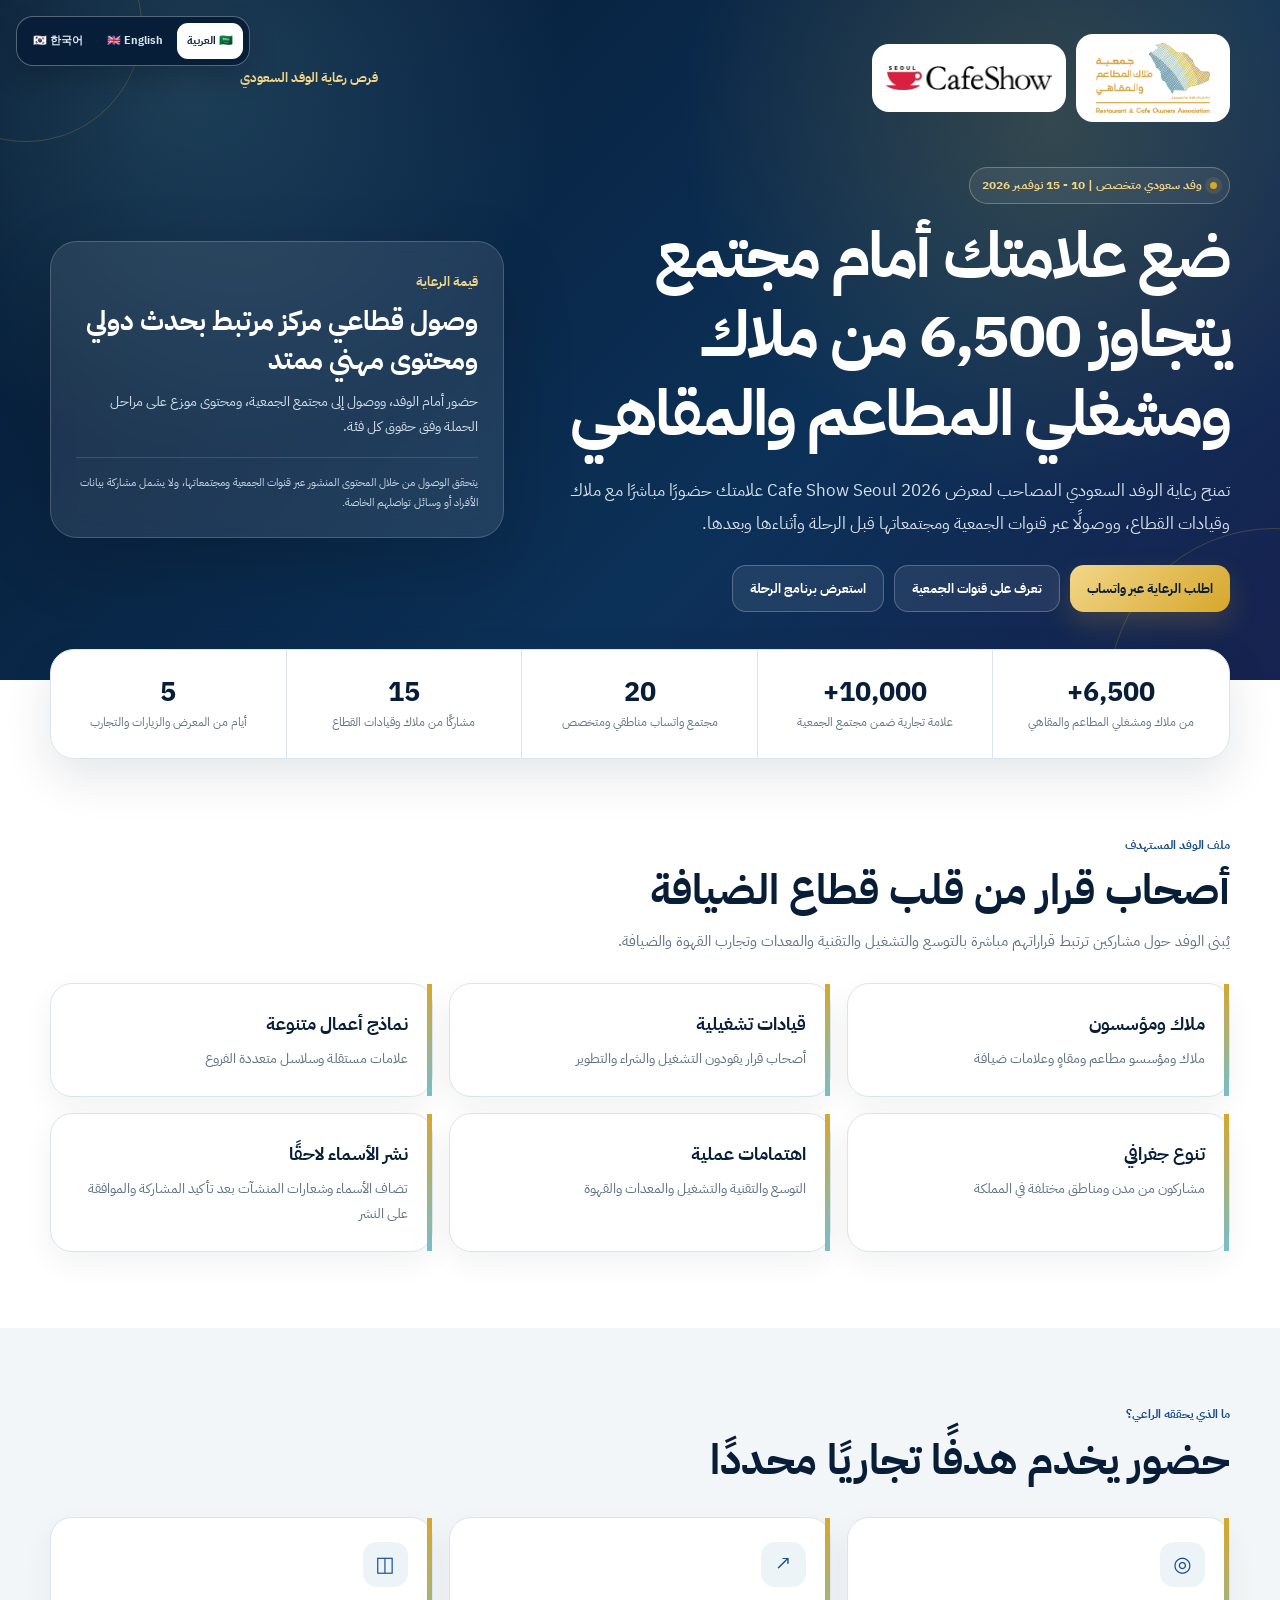
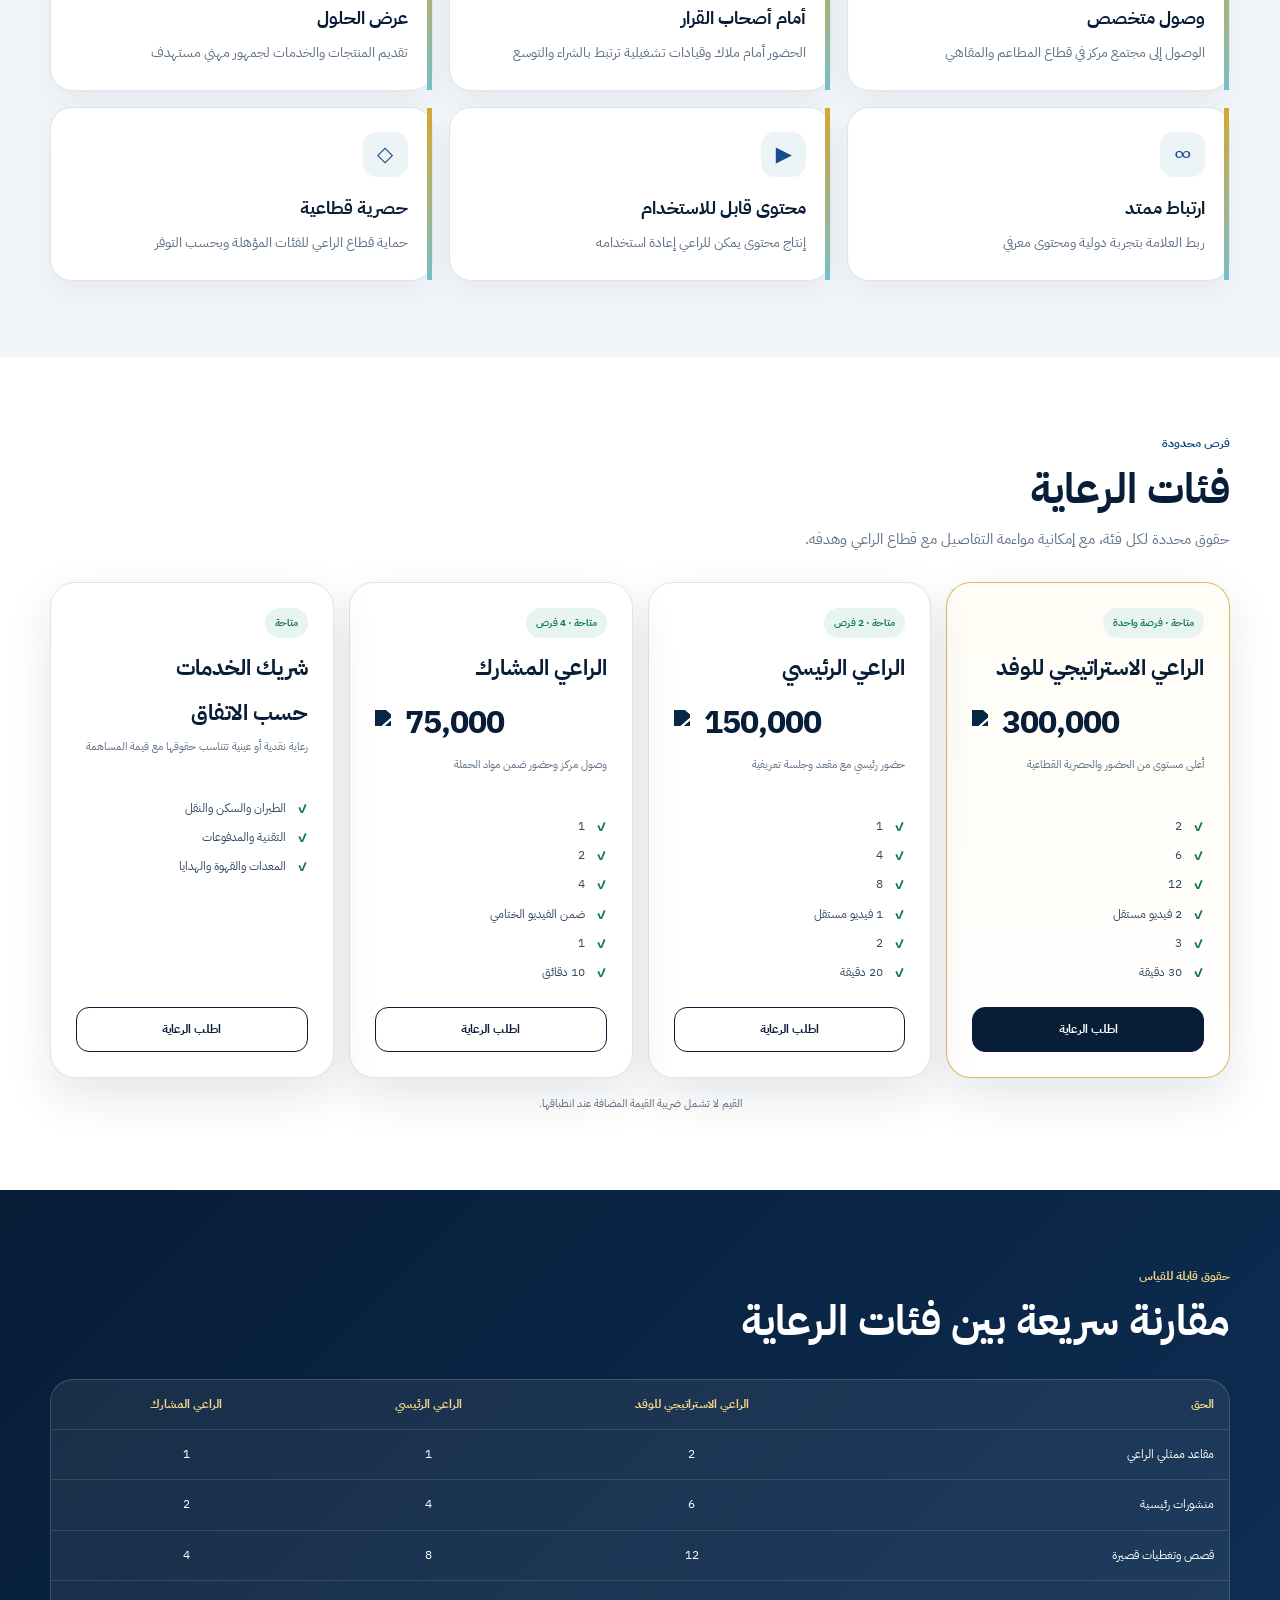
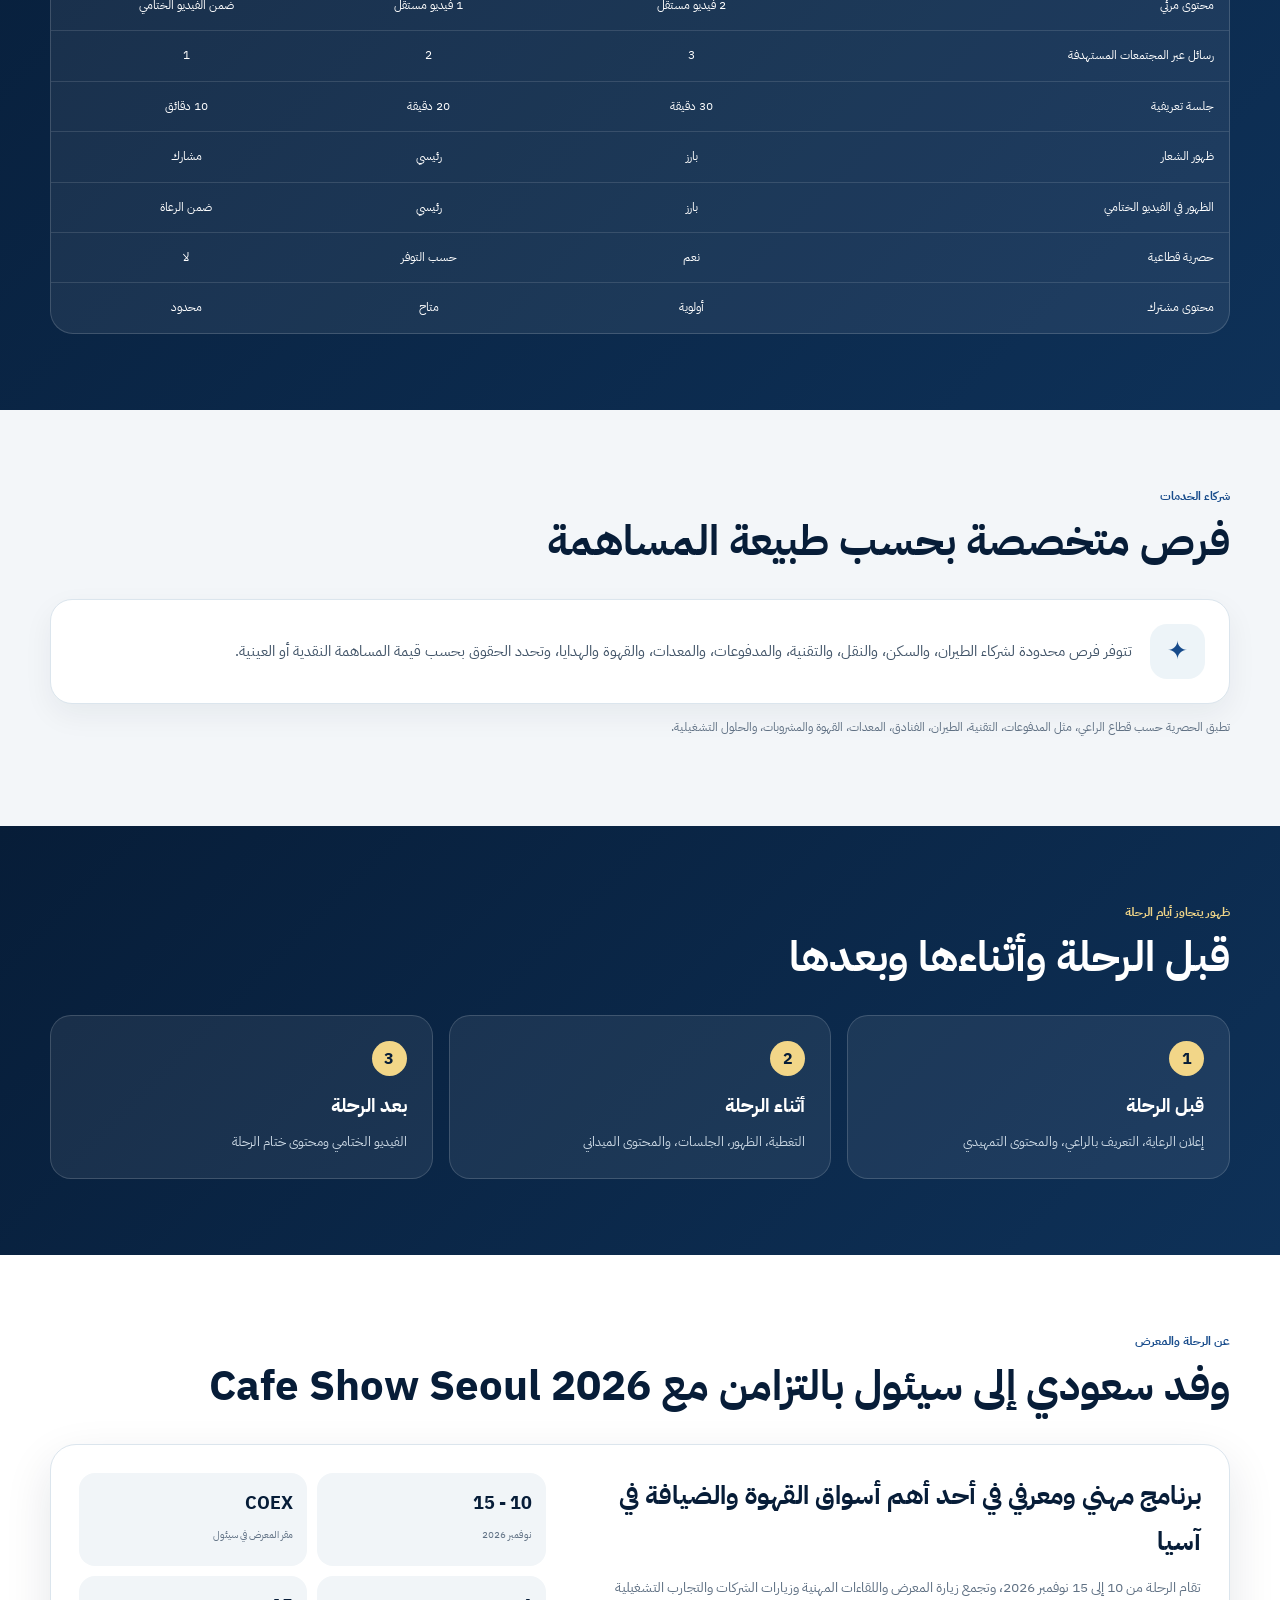
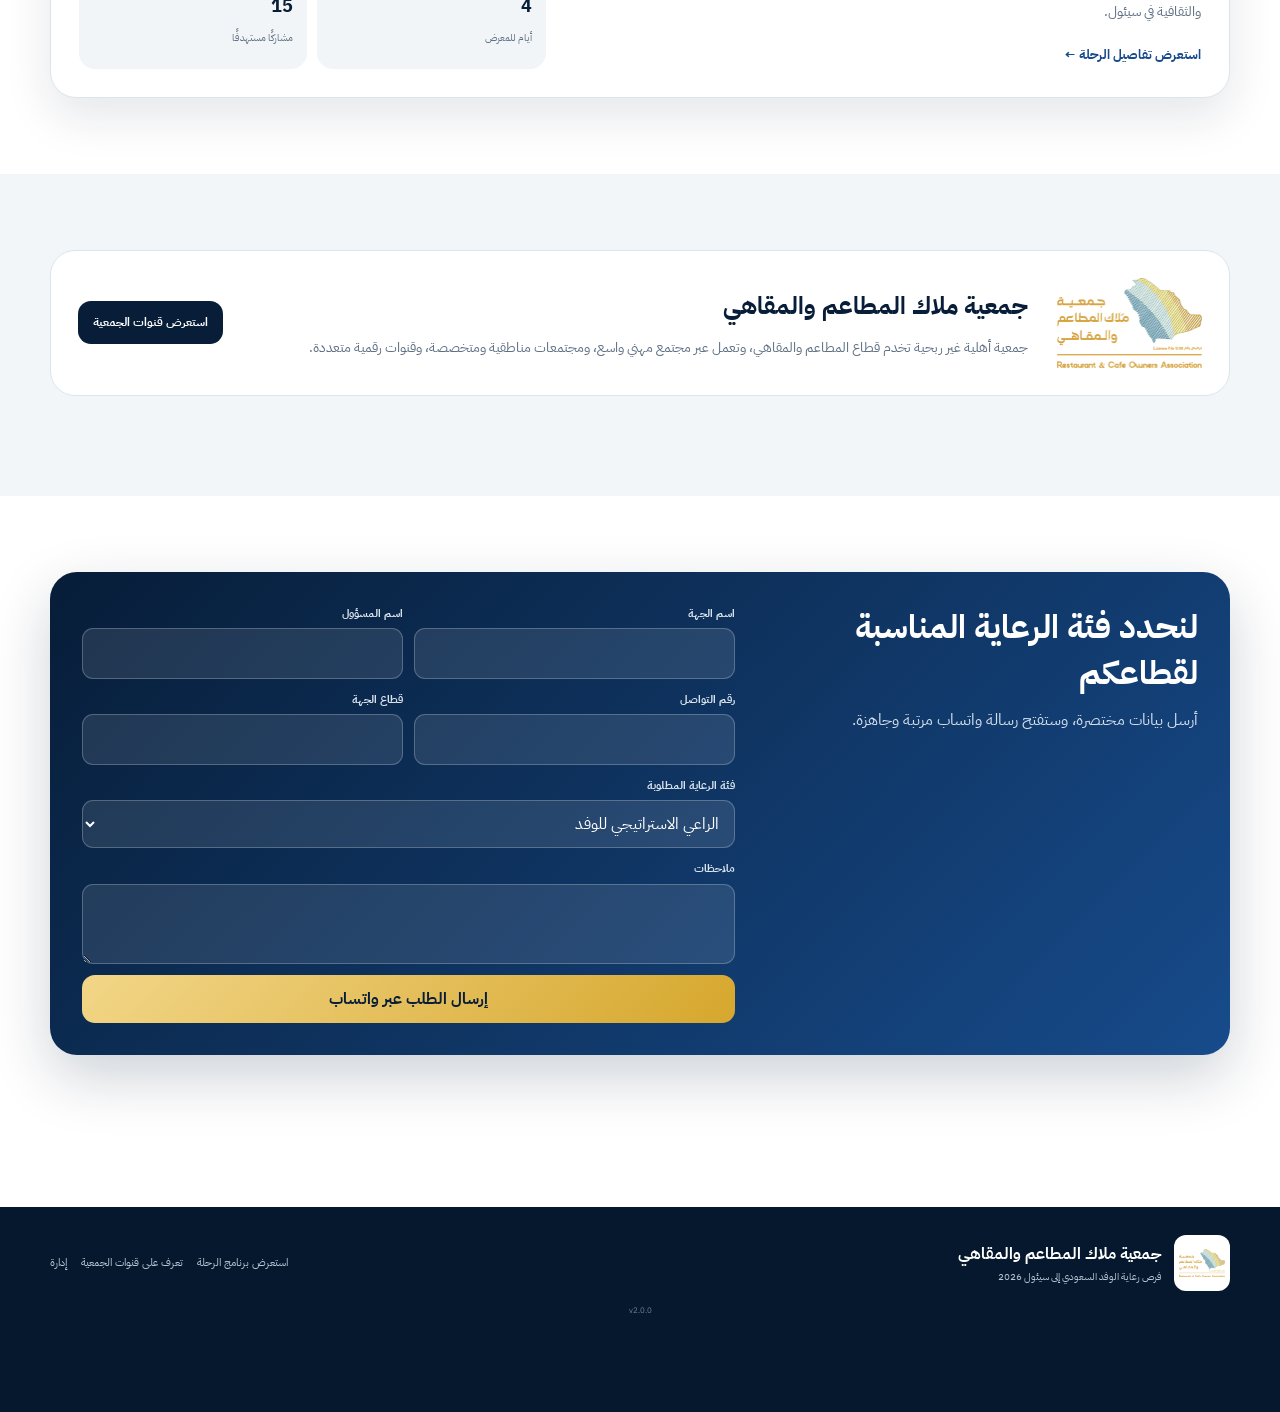
==== commit 20a0bacf: "Rebuild sponsorship page and multilingual packages" ====
--- a/index.html
+++ b/index.html
@@ -2,20 +2,18 @@
 <html lang="ar" dir="rtl">
 <head>
   <meta charset="utf-8">
-  <meta name="viewport" content="width=device-width,initial-scale=1">
+  <meta name="viewport" content="width=device-width,initial-scale=1,viewport-fit=cover">
   <meta name="theme-color" content="#071d38">
-  <title>فرص الرعاية | رحلة كوريا بالتزامن مع معرض كوفي شو 2026</title>
-  <meta name="description" content="فرص الرعاية والشراكة في رحلة كوريا بالتزامن مع معرض كوفي شو 2026 في سيئول، بتنظيم جمعية ملاك المطاعم والمقاهي.">
+  <title>فرص رعاية الوفد السعودي | Cafe Show Seoul 2026</title>
+  <meta name="description" content="ضع علامتك أمام مجتمع يتجاوز 6,500 من ملاك ومشغلي المطاعم والمقاهي من خلال رعاية الوفد السعودي المصاحب لمعرض Cafe Show Seoul 2026.">
   <meta property="og:type" content="website">
   <meta property="og:url" content="https://almohammdin.github.io/Sponsors-Cafe-Show-Seoul2026/">
-  <meta property="og:title" content="فرص الرعاية | رحلة كوريا بالتزامن مع معرض كوفي شو 2026">
-  <meta property="og:description" content="شراكة تصل إلى ملاك وصناع قرار في قطاع المطاعم والمقاهي قبل الرحلة وأثناءها وبعدها.">
+  <meta property="og:title" content="فرص رعاية الوفد السعودي | Cafe Show Seoul 2026">
+  <meta property="og:description" content="وصول قطاعي مركز عبر قنوات الجمعية ومجتمعاتها قبل الرحلة وأثناءها وبعدها.">
   <meta property="og:image" content="https://almohammdin.github.io/Sponsors-Cafe-Show-Seoul2026/sponsor-preview.png">
   <meta property="og:image:width" content="1200">
   <meta property="og:image:height" content="630">
-  <meta property="og:image:alt" content="فرص رعاية رحلة كوريا بالتزامن مع معرض كوفي شو 2026">
   <meta name="twitter:card" content="summary_large_image">
-  <meta name="twitter:title" content="فرص الرعاية | رحلة كوريا 2026">
   <meta name="twitter:image" content="https://almohammdin.github.io/Sponsors-Cafe-Show-Seoul2026/sponsor-preview.png">
   <link rel="icon" href="favicon.png" type="image/png">
   <link rel="preconnect" href="https://fonts.googleapis.com">
@@ -23,64 +21,50 @@
   <link href="https://fonts.googleapis.com/css2?family=IBM+Plex+Sans+Arabic:wght@400;500;600;700&family=IBM+Plex+Sans:wght@400;500;600;700&family=Noto+Sans+KR:wght@400;500;600;700&display=swap" rel="stylesheet">
   <style>
     :root{
-      --navy:#071d38;--navy-2:#0d3158;--blue:#174b8b;--gold:#d6a72d;--gold-2:#f0d17e;
-      --cyan:#78bdca;--red:#d51f45;--ink:#182235;--muted:#637283;--paper:#f3f6f9;
-      --surface:#fff;--line:#dce5ee;--green:#13755b;--shadow:0 18px 48px rgba(7,29,56,.11);
-      --radius:24px;--max:1180px;
+      --navy:#071d38;--navy2:#0e3158;--blue:#174b8b;--gold:#d6a72d;--gold2:#f2d688;
+      --ink:#182235;--muted:#607184;--paper:#f3f6f9;--surface:#fff;--line:#dbe5ed;
+      --green:#13755b;--red:#a32942;--shadow:0 18px 48px rgba(7,29,56,.11);--max:1180px;
     }
     *{box-sizing:border-box}
     html{scroll-behavior:smooth}
-    body{margin:0;background:linear-gradient(180deg,#edf3f7 0,#fff 24%,#f8f4ea 100%);color:var(--ink);font-family:"IBM Plex Sans Arabic","IBM Plex Sans","Noto Sans KR",system-ui,sans-serif;line-height:1.75}
+    body{margin:0;background:#fff;color:var(--ink);font-family:"IBM Plex Sans Arabic","IBM Plex Sans",system-ui,sans-serif;line-height:1.78}
     body[data-lang="en"],body[data-lang="ko"]{direction:ltr}
-    body[data-lang="ko"]{font-family:"Noto Sans KR","IBM Plex Sans",system-ui,sans-serif}
-    img{max-width:100%}a{color:inherit}
-    .container{width:min(var(--max),calc(100% - 34px));margin-inline:auto}
-    .language-switcher{position:fixed;top:16px;inset-inline-end:16px;z-index:1000;display:flex;align-items:center;gap:4px;padding:6px;border:1px solid rgba(255,255,255,.38);border-radius:18px;background:rgba(7,29,56,.94);box-shadow:0 12px 28px rgba(0,0,0,.2);backdrop-filter:blur(14px)}
-    .language-switcher button{display:flex;align-items:center;gap:6px;border:0;border-radius:12px;padding:8px 10px;background:transparent;color:#d9e4ef;font:inherit;font-size:11px;font-weight:700;cursor:pointer;transition:.2s;white-space:nowrap}
-    .language-switcher .flag{font-size:16px;line-height:1}
-    .language-switcher button.active{background:#fff;color:var(--navy);box-shadow:0 4px 12px rgba(0,0,0,.16)}
-    .hero{position:relative;overflow:hidden;background:radial-gradient(circle at 18% 14%,rgba(120,189,202,.2),transparent 28%),radial-gradient(circle at 82% 20%,rgba(214,167,45,.2),transparent 31%),linear-gradient(135deg,#061a32 0%,#0c3158 62%,#17224f 100%);color:#fff;padding:34px 0 58px}
-    .hero:before,.hero:after{content:"";position:absolute;border:1px solid rgba(214,167,45,.23);border-radius:50%;pointer-events:none}
-    .hero:before{width:320px;height:320px;inset-inline-start:-145px;bottom:-180px}.hero:after{width:220px;height:220px;inset-inline-end:-90px;top:-80px}
-    .brand-row{display:flex;align-items:center;justify-content:space-between;gap:20px;margin-bottom:42px;padding-inline-end:180px}
-    .logos{display:flex;align-items:center;gap:10px}.logo-box{display:grid;place-items:center;min-height:68px;padding:10px 15px;border:1px solid rgba(255,255,255,.18);border-radius:17px;background:rgba(255,255,255,.97)}
-    .logo-box.association img{width:126px;height:70px;object-fit:contain}.logo-box.cafe img{width:170px;height:auto}
-    .sponsor-label{color:var(--gold-2);font-size:13px;font-weight:700;letter-spacing:.03em}
-    .hero-grid{display:grid;grid-template-columns:minmax(0,1.15fr) minmax(320px,.85fr);gap:48px;align-items:center}
-    .eyebrow{display:inline-flex;align-items:center;gap:8px;margin-bottom:12px;padding:7px 12px;border:1px solid rgba(240,209,126,.35);border-radius:999px;background:rgba(255,255,255,.07);color:var(--gold-2);font-size:12px;font-weight:700}
-    .eyebrow:before{content:"";width:7px;height:7px;border-radius:50%;background:var(--gold);box-shadow:0 0 0 5px rgba(214,167,45,.14)}
-    h1{margin:0;font-size:clamp(39px,5.4vw,70px);line-height:1.2;letter-spacing:-.035em;text-wrap:balance}
-    h1 .sub{display:block;margin-top:11px;color:#e6edf5;font-size:.45em;font-weight:600;letter-spacing:0;line-height:1.5}
-    h1 .place{display:block;color:var(--gold-2);font-size:.28em;font-weight:600;letter-spacing:.02em;line-height:1.8}
-    .hero-lead{max-width:730px;margin:19px 0 0;color:#d5e0eb;font-size:17px;line-height:1.9}
-    .hero-meta{display:flex;flex-wrap:wrap;gap:9px;margin-top:24px}.hero-meta span{padding:8px 11px;border:1px solid rgba(255,255,255,.15);border-radius:999px;background:rgba(255,255,255,.07);color:#f3f7fb;font-size:12px;font-weight:600}
-    .hero-panel{position:relative;padding:23px;border:1px solid rgba(255,255,255,.18);border-radius:28px;background:linear-gradient(145deg,rgba(255,255,255,.13),rgba(255,255,255,.06));box-shadow:0 24px 70px rgba(0,0,0,.18);backdrop-filter:blur(12px)}
-    .hero-panel:before{content:"";position:absolute;inset:8px;border:1px dashed rgba(240,209,126,.22);border-radius:21px;pointer-events:none}
-    .hero-panel>*{position:relative}.hero-panel small{display:block;color:var(--gold-2);font-weight:700}.hero-panel strong{display:block;margin-top:5px;font-size:25px;line-height:1.45}.hero-panel p{margin:9px 0 0;color:#d5e0eb;font-size:14px}.hero-cta{display:flex;align-items:center;justify-content:center;margin-top:18px;padding:13px 18px;border-radius:14px;background:linear-gradient(135deg,var(--gold-2),var(--gold));color:#071d38;text-decoration:none;font-weight:700;box-shadow:0 12px 28px rgba(214,167,45,.23)}
-    .live-pill{display:flex;align-items:center;gap:8px;margin-top:15px;color:#cce5dc;font-size:11px}.live-dot{width:8px;height:8px;border-radius:50%;background:#4dd4a7;box-shadow:0 0 0 5px rgba(77,212,167,.12)}
-    section{padding:78px 0}.section-head{display:grid;grid-template-columns:minmax(0,1fr) auto;gap:24px;align-items:end;margin-bottom:28px}.section-kicker{display:block;margin-bottom:6px;color:var(--blue);font-size:12px;font-weight:700}.section-head h2{margin:0;color:var(--navy);font-size:clamp(28px,4vw,42px);line-height:1.35;text-wrap:balance}.section-head p{max-width:760px;margin:8px 0 0;color:var(--muted);font-size:15px}.section-note{align-self:center;padding:8px 11px;border-radius:999px;background:#e7f4ef;color:var(--green);font-size:11px;font-weight:700;white-space:nowrap}
-    .stats-strip{position:relative;z-index:2;margin-top:-30px}.stats-grid{display:grid;grid-template-columns:repeat(4,minmax(0,1fr));border:1px solid var(--line);border-radius:24px;background:#fff;box-shadow:var(--shadow);overflow:hidden}.stat{padding:24px 20px;text-align:center;border-inline-start:1px solid var(--line)}.stat:first-child{border-inline-start:0}.stat strong{display:block;color:var(--navy);font-size:26px;line-height:1.2}.stat span{display:block;margin-top:6px;color:var(--muted);font-size:12px}
-    .value-grid{display:grid;grid-template-columns:repeat(3,minmax(0,1fr));gap:17px}.value-card{position:relative;overflow:hidden;padding:25px;border:1px solid var(--line);border-radius:22px;background:#fff;box-shadow:0 12px 32px rgba(7,29,56,.07)}.value-card:before{content:"";position:absolute;inset-inline-start:0;top:0;width:5px;height:100%;background:linear-gradient(var(--gold),var(--cyan))}.value-icon{display:grid;place-items:center;width:45px;height:45px;margin-bottom:16px;border-radius:14px;background:#edf4f8;color:var(--blue);font-size:21px}.value-card h3{margin:0;color:var(--navy);font-size:19px}.value-card p{margin:8px 0 0;color:var(--muted);font-size:14px}
-    .expo-showcase{display:grid;grid-template-columns:minmax(0,1.08fr) minmax(320px,.92fr);gap:22px;align-items:stretch}.expo-visual{position:relative;min-height:390px;overflow:hidden;border-radius:27px;background:linear-gradient(145deg,#102f53,#081c34);box-shadow:var(--shadow)}.expo-source-image{width:100%;height:100%;display:block;object-fit:cover}.expo-visual:after{content:"";position:absolute;inset:0;background:linear-gradient(180deg,transparent 45%,rgba(4,18,34,.82))}.expo-visual-logo{position:absolute;inset-inline-start:22px;bottom:20px;z-index:1;width:190px;padding:12px 16px;border-radius:15px;background:rgba(255,255,255,.94)}.expo-copy{padding:28px;border:1px solid var(--line);border-radius:27px;background:#fff;box-shadow:0 12px 32px rgba(7,29,56,.07)}.expo-copy h3{margin:0;color:var(--navy);font-size:26px}.expo-copy p{margin:10px 0 0;color:var(--muted);font-size:14px}.expo-facts{display:grid;grid-template-columns:repeat(2,minmax(0,1fr));gap:10px;margin:20px 0}.expo-fact{padding:13px;border-radius:16px;background:#f2f6f9}.expo-fact strong{display:block;color:var(--navy);font-size:20px}.expo-fact span{display:block;color:var(--muted);font-size:10px}.expo-links{display:flex;flex-wrap:wrap;gap:8px}.expo-links a{padding:10px 12px;border-radius:12px;background:var(--navy);color:#fff;text-decoration:none;font-size:11px;font-weight:700}
-    .dark-section{background:linear-gradient(135deg,#071d38,#0d3158);color:#fff}.dark-section .section-head h2{color:#fff}.dark-section .section-head p{color:#cbd8e4}.dark-section .section-kicker{color:var(--gold-2)}
-    .experience-grid{display:grid;grid-template-columns:repeat(3,minmax(0,1fr));gap:16px}.experience-card{overflow:hidden;border:1px solid rgba(255,255,255,.14);border-radius:21px;background:rgba(255,255,255,.08);box-shadow:0 12px 28px rgba(0,0,0,.12)}.experience-image{aspect-ratio:16/9;background:linear-gradient(135deg,#173c63,#0a2440);overflow:hidden}.experience-image img{width:100%;height:100%;display:block;object-fit:cover}.experience-body{padding:17px}.experience-body small{color:var(--gold-2);font-size:11px;font-weight:700}.experience-body h3{margin:5px 0 0;color:#fff;font-size:17px;line-height:1.45}.sync-empty{grid-column:1/-1;padding:28px;border:1px dashed rgba(255,255,255,.22);border-radius:18px;color:#cbd8e4;text-align:center}
-    .program-table-wrap{overflow:auto;border:1px solid var(--line);border-radius:25px;background:#fff;box-shadow:0 12px 32px rgba(7,29,56,.07)}.program-table{min-width:820px}.program-table th{padding:15px 18px;background:var(--navy);color:#fff;font-size:12px}.program-table th:first-child{border-start-start-radius:24px}.program-table th:last-child{border-start-end-radius:24px}.program-table td{padding:17px 18px;text-align:start;vertical-align:top}.program-table td:first-child{width:125px;color:var(--navy);font-family:"IBM Plex Sans",sans-serif;font-size:15px;font-weight:700;white-space:nowrap}.program-table td:nth-child(2){width:185px}.program-table td:last-child{color:#415365;font-size:13px;line-height:1.8}.program-focus{display:inline-flex;padding:7px 10px;border-radius:999px;background:#e8f0f7;color:var(--blue);font-size:11px;font-weight:700}.program-table tbody tr:nth-child(even){background:#f8fafc}
-    .leaders{display:grid;grid-template-columns:repeat(2,minmax(0,1fr));gap:20px}.leader-card{display:grid;grid-template-columns:190px minmax(0,1fr);min-height:270px;overflow:hidden;border:1px solid var(--line);border-radius:26px;background:#fff;box-shadow:var(--shadow)}.leader-photo{position:relative;overflow:hidden;background:#fff}.leader-photo img{width:100%;height:100%;display:block;object-fit:cover}.leader-photo.naif img,.leader-photo.ali img{object-position:center top}.leader-copy{padding:25px}.leader-copy small{color:var(--blue);font-weight:700}.leader-copy h3{margin:4px 0 0;color:var(--navy);font-size:24px}.leader-copy strong{display:block;margin-top:4px;color:#8a6414;font-size:13px}.leader-copy p{margin:11px 0 0;color:var(--muted);font-size:13px}
-    .participant-grid{display:grid;grid-template-columns:repeat(5,minmax(0,1fr));gap:12px;margin-top:22px}.participant{display:flex;align-items:center;gap:11px;padding:11px;border:1px solid var(--line);border-radius:16px;background:#fff}.participant img{width:45px;height:45px;flex:none;object-fit:contain;border-radius:50%;background:#f0f3f5}.participant strong{display:block;color:var(--navy);font-size:12px}.participant span{display:block;color:var(--muted);font-size:9.5px}.participant-note{margin-top:12px;color:var(--muted);font-size:11px}
-    .packages{display:grid;grid-template-columns:repeat(3,minmax(0,1fr));gap:18px;align-items:stretch}.package{position:relative;display:flex;flex-direction:column;padding:27px;border:1px solid var(--line);border-radius:27px;background:#fff;box-shadow:var(--shadow)}.package.featured{transform:translateY(-10px);border-color:rgba(214,167,45,.75);background:linear-gradient(180deg,#fffdf5,#fff)}.package-label{display:inline-flex;align-self:flex-start;padding:6px 10px;border-radius:999px;background:#edf4f8;color:var(--blue);font-size:10px;font-weight:700}.featured .package-label{background:#fbefd0;color:#805b0e}.package h3{margin:14px 0 0;color:var(--navy);font-size:24px}.price{display:flex;align-items:center;gap:7px;margin:9px 0 2px;direction:ltr;color:var(--navy)}.price .currency{width:26px;height:28px;display:grid;place-items:center}.price .currency img{width:24px;height:24px;object-fit:contain;filter:brightness(0) saturate(100%) invert(14%) sepia(28%) saturate(1805%) hue-rotate(171deg) brightness(91%) contrast(101%)}.price bdi{font-family:"IBM Plex Sans",sans-serif;font-size:34px;font-weight:700;letter-spacing:-.04em}.package-cap{color:var(--muted);font-size:11px}.package ul{display:grid;gap:9px;margin:19px 0 24px;padding:0;list-style:none}.package li{position:relative;padding-inline-start:24px;color:#34495e;font-size:12.5px}.package li:before{content:"✓";position:absolute;inset-inline-start:0;top:0;display:grid;place-items:center;width:17px;height:17px;border-radius:50%;background:#e5f4ee;color:var(--green);font-size:10px;font-weight:700}.package .package-cta{margin-top:auto;padding:11px 14px;border:1px solid var(--navy);border-radius:13px;color:var(--navy);text-align:center;text-decoration:none;font-size:12px;font-weight:700}.featured .package-cta{background:var(--navy);color:#fff}.tax-note{margin:17px 0 0;color:var(--muted);font-size:11px;text-align:center}
-    .matrix-wrap{overflow:auto;border:1px solid var(--line);border-radius:22px;background:#fff;box-shadow:0 12px 32px rgba(7,29,56,.06)}table{width:100%;min-width:760px;border-collapse:collapse}th,td{padding:14px 15px;border-bottom:1px solid #e7edf2;text-align:center;font-size:12px}th:first-child,td:first-child{text-align:start}thead th{position:sticky;top:0;background:#f4f7fa;color:var(--navy);font-weight:700}tbody tr:last-child td{border-bottom:0}.yes{color:var(--green);font-weight:700}.dash{color:#a6b0ba}
-    .cta-section{padding-top:30px}.cta-box{position:relative;overflow:hidden;display:grid;grid-template-columns:minmax(0,1fr) auto;gap:28px;align-items:center;padding:36px;border-radius:28px;background:linear-gradient(135deg,#071d38,#174b8b);color:#fff;box-shadow:0 22px 60px rgba(7,29,56,.2)}.cta-box:after{content:"";position:absolute;width:240px;height:240px;inset-inline-end:-100px;top:-120px;border:1px solid rgba(240,209,126,.25);border-radius:50%}.cta-box h2{position:relative;margin:0;font-size:32px}.cta-box p{position:relative;margin:8px 0 0;color:#d2deea}.cta-button{position:relative;z-index:1;display:inline-flex;align-items:center;justify-content:center;min-width:190px;padding:14px 20px;border-radius:14px;background:linear-gradient(135deg,var(--gold-2),var(--gold));color:#071d38;text-decoration:none;font-weight:700}
-    footer{margin-top:76px;padding:28px 0;background:#06182d;color:#b8c7d5}.footer-row{display:flex;align-items:center;justify-content:space-between;gap:20px}.footer-brand{display:flex;align-items:center;gap:12px}.footer-brand img{width:56px;height:56px;object-fit:contain;padding:5px;border-radius:12px;background:#fff}.footer-brand strong{display:block;color:#fff}.footer-brand span{display:block;font-size:10px}.footer-links{display:flex;gap:14px;font-size:11px}.footer-links a{text-decoration:none}.version{margin-top:10px;color:#6f8193;font-size:8px;text-align:center;direction:ltr}
-    @media(max-width:980px){.brand-row{padding-inline-end:0}.hero-grid{grid-template-columns:1fr}.hero-panel{max-width:660px}.stats-grid{grid-template-columns:repeat(2,1fr)}.value-grid,.experience-grid,.packages{grid-template-columns:repeat(2,minmax(0,1fr))}.expo-showcase{grid-template-columns:1fr}.package.featured{transform:none}.leaders{grid-template-columns:1fr}.participant-grid{grid-template-columns:repeat(3,1fr)}}
-    @media(max-width:680px){.container{width:min(100% - 24px,var(--max))}.language-switcher{top:8px;inset-inline:8px auto;width:calc(100% - 16px);justify-content:center;border-radius:15px}.language-switcher button{flex:1;justify-content:center;padding:7px 6px;font-size:10px}.language-switcher .flag{font-size:15px}.hero{padding-top:82px}.brand-row{display:block;margin-bottom:28px}.logos{margin-bottom:12px}.logo-box{min-height:56px;padding:8px 10px}.logo-box.association img{width:100px;height:55px}.logo-box.cafe img{width:132px}.hero-grid{gap:28px}h1{font-size:39px}.hero-lead{font-size:15px}.hero-panel{padding:20px}.stats-grid{grid-template-columns:1fr 1fr}.stat{padding:18px 11px}.stat strong{font-size:21px}section{padding:58px 0}.section-head{grid-template-columns:1fr}.value-grid,.experience-grid,.packages{grid-template-columns:1fr}.expo-visual{min-height:260px}.expo-copy{padding:22px}.expo-facts{grid-template-columns:1fr 1fr}.leader-card{grid-template-columns:118px minmax(0,1fr);min-height:250px}.leader-copy{padding:18px}.leader-copy h3{font-size:20px}.participant-grid{grid-template-columns:repeat(2,1fr)}.participant{padding:8px}.participant img{width:37px;height:37px}.cta-box{grid-template-columns:1fr;padding:26px}.cta-button{width:100%}.footer-row{align-items:flex-start;flex-direction:column}}
-    @media(prefers-reduced-motion:reduce){html{scroll-behavior:auto}*{transition:none!important}}
+    body[data-lang="ko"]{font-family:"Noto Sans KR","IBM Plex Sans",system-ui,sans-serif;word-break:keep-all}
+    img{max-width:100%}a{color:inherit}.container{width:min(var(--max),calc(100% - 36px));margin-inline:auto}
+    button,input,select,textarea{font:inherit}.skip{position:absolute;inset-inline-start:-9999px}.skip:focus{inset-inline-start:16px;top:12px;z-index:3000;padding:10px;background:#fff;color:var(--navy)}
+    .language-switcher{position:fixed;top:16px;inset-inline-end:16px;z-index:1000;display:flex;gap:4px;padding:6px;border:1px solid rgba(255,255,255,.32);border-radius:17px;background:rgba(7,29,56,.94);box-shadow:0 12px 28px rgba(0,0,0,.19);backdrop-filter:blur(13px)}
+    .language-switcher button{border:0;border-radius:11px;padding:8px 10px;background:transparent;color:#dce6ef;font-size:11px;font-weight:700;cursor:pointer}.language-switcher button.active{background:#fff;color:var(--navy)}
+    .hero{position:relative;overflow:hidden;padding:34px 0 68px;background:radial-gradient(circle at 15% 12%,rgba(120,189,202,.2),transparent 30%),radial-gradient(circle at 82% 18%,rgba(214,167,45,.2),transparent 31%),linear-gradient(135deg,#061a32,#0c3158 64%,#17224f);color:#fff}
+    .hero:before,.hero:after{content:"";position:absolute;border:1px solid rgba(214,167,45,.23);border-radius:50%}.hero:before{width:330px;height:330px;inset-inline-start:-160px;bottom:-180px}.hero:after{width:230px;height:230px;inset-inline-end:-90px;top:-90px}
+    .brand-row{position:relative;display:flex;align-items:center;justify-content:space-between;gap:18px;margin-bottom:45px;padding-inline-end:190px}.logos{display:flex;align-items:center;gap:10px}.logo-box{display:grid;place-items:center;min-height:68px;padding:9px 14px;border-radius:17px;background:#fff}.logo-box.association img{width:126px;height:70px;object-fit:contain}.logo-box.cafe img{width:166px}.sponsor-label{color:var(--gold2);font-size:13px;font-weight:700}
+    .hero-grid{position:relative;display:grid;grid-template-columns:minmax(0,1.2fr) minmax(310px,.8fr);gap:46px;align-items:center}.eyebrow{display:inline-flex;align-items:center;gap:8px;margin-bottom:13px;padding:7px 12px;border:1px solid rgba(240,209,126,.35);border-radius:999px;background:rgba(255,255,255,.07);color:var(--gold2);font-size:12px;font-weight:700}.eyebrow:before{content:"";width:7px;height:7px;border-radius:50%;background:var(--gold);box-shadow:0 0 0 5px rgba(214,167,45,.14)}
+    h1{max-width:820px;margin:0;font-size:clamp(37px,5vw,66px);line-height:1.23;letter-spacing:-.035em;text-wrap:balance}.hero-lead{max-width:780px;margin:20px 0 0;color:#d7e2ec;font-size:17px;line-height:1.95}.hero-actions{display:flex;flex-wrap:wrap;gap:10px;margin-top:25px}.button{display:inline-flex;align-items:center;justify-content:center;min-height:47px;padding:11px 17px;border:1px solid rgba(255,255,255,.24);border-radius:14px;background:rgba(255,255,255,.08);color:#fff;text-decoration:none;font-size:13px;font-weight:700}.button.primary{border:0;background:linear-gradient(135deg,var(--gold2),var(--gold));color:var(--navy);box-shadow:0 12px 28px rgba(214,167,45,.2)}
+    .hero-card{padding:25px;border:1px solid rgba(255,255,255,.18);border-radius:27px;background:rgba(255,255,255,.09);box-shadow:0 24px 70px rgba(0,0,0,.16);backdrop-filter:blur(12px)}.hero-card small{color:var(--gold2);font-weight:700}.hero-card strong{display:block;margin-top:7px;font-size:27px;line-height:1.45}.hero-card p{margin:10px 0 0;color:#d5e0eb;font-size:14px}.privacy-note{margin-top:17px;padding-top:15px;border-top:1px solid rgba(255,255,255,.14);color:#c8d6e2;font-size:11px}
+    section{padding:76px 0}.soft{background:var(--paper)}.dark{background:linear-gradient(135deg,var(--navy),var(--navy2));color:#fff}.section-head{display:grid;grid-template-columns:minmax(0,1fr) auto;gap:22px;align-items:end;margin-bottom:29px}.section-kicker{display:block;margin-bottom:6px;color:var(--blue);font-size:12px;font-weight:700}.dark .section-kicker{color:var(--gold2)}.section-head h2{margin:0;color:var(--navy);font-size:clamp(28px,4vw,42px);line-height:1.35;text-wrap:balance}.dark .section-head h2{color:#fff}.section-head p{max-width:790px;margin:9px 0 0;color:var(--muted);font-size:15px}.dark .section-head p{color:#cad7e3}
+    .stats-section{position:relative;z-index:2;margin-top:-31px;padding:0}.stats-grid{display:grid;grid-template-columns:repeat(5,minmax(0,1fr));overflow:hidden;border:1px solid var(--line);border-radius:24px;background:#fff;box-shadow:var(--shadow)}.stat{padding:25px 14px;text-align:center;border-inline-start:1px solid var(--line)}.stat:first-child{border-inline-start:0}.stat strong{display:block;color:var(--navy);font-family:"IBM Plex Sans",sans-serif;font-size:27px;line-height:1.2}.stat span{display:block;margin-top:7px;color:var(--muted);font-size:11.5px;line-height:1.6}
+    .profile-grid,.value-grid{display:grid;grid-template-columns:repeat(3,minmax(0,1fr));gap:16px}.profile-card,.value-card{position:relative;padding:24px;border:1px solid var(--line);border-radius:22px;background:#fff;box-shadow:0 11px 30px rgba(7,29,56,.06)}.profile-card:before,.value-card:before{content:"";position:absolute;inset-inline-start:0;top:0;width:5px;height:100%;background:linear-gradient(var(--gold),#78bdca)}.profile-card strong,.value-card h3{display:block;margin:0;color:var(--navy);font-size:18px}.profile-card span,.value-card p{display:block;margin:7px 0 0;color:var(--muted);font-size:14px}.value-icon{display:grid;place-items:center;width:45px;height:45px;margin-bottom:15px;border-radius:14px;background:#edf4f8;color:var(--blue);font-size:21px}
+    .packages{display:grid;grid-template-columns:repeat(4,minmax(0,1fr));gap:15px;align-items:stretch}.package{position:relative;display:flex;flex-direction:column;padding:25px;border:1px solid var(--line);border-radius:25px;background:#fff;box-shadow:var(--shadow)}.package.featured{border-color:rgba(214,167,45,.8);background:linear-gradient(180deg,#fffdf5,#fff)}.package-status{display:inline-flex;align-self:flex-start;padding:6px 10px;border-radius:999px;background:#e7f4ef;color:var(--green);font-size:10px;font-weight:700}.package-status.last{background:#fff1db;color:#84590a}.package-status.reserved,.package-status.closed{background:#f7e7eb;color:var(--red)}.package h3{margin:14px 0 0;color:var(--navy);font-size:22px;line-height:1.45}.price{display:flex;align-items:center;gap:7px;margin:9px 0 0;direction:ltr;color:var(--navy)}.price img{width:23px;height:23px;filter:brightness(0) saturate(100%) invert(14%) sepia(28%) saturate(1805%) hue-rotate(171deg) brightness(91%) contrast(101%)}.price bdi{font-family:"IBM Plex Sans",sans-serif;font-size:32px;font-weight:700;letter-spacing:-.03em}.price.agreement{direction:inherit;font-size:22px;font-weight:700}.package-cap{min-height:43px;margin-top:5px;color:var(--muted);font-size:11px}.package ul{display:grid;gap:8px;margin:18px 0 23px;padding:0;list-style:none}.package li{position:relative;padding-inline-start:22px;color:#34495e;font-size:12px}.package li:before{content:"✓";position:absolute;inset-inline-start:0;top:1px;color:var(--green);font-weight:700}.package-cta{margin-top:auto;padding:11px 13px;border:1px solid var(--navy);border-radius:13px;color:var(--navy);text-align:center;text-decoration:none;font-size:12px;font-weight:700}.featured .package-cta{background:var(--navy);color:#fff}.tax-note{margin:16px 0 0;color:var(--muted);font-size:11px;text-align:center}
+    .matrix-wrap{overflow:hidden;border:1px solid rgba(255,255,255,.16);border-radius:23px;background:rgba(255,255,255,.07)}table{width:100%;border-collapse:collapse}th,td{padding:14px 15px;border-bottom:1px solid rgba(255,255,255,.12);text-align:center;font-size:12px}th:first-child,td:first-child{text-align:start}thead th{color:var(--gold2);font-weight:700}tbody tr:last-child td{border-bottom:0}.mobile-rights{display:none}.right-card{padding:16px;border:1px solid rgba(255,255,255,.16);border-radius:17px;background:rgba(255,255,255,.07)}.right-card summary{cursor:pointer;color:var(--gold2);font-weight:700}.right-card dl{display:grid;gap:10px;margin:15px 0 0}.right-card dl div{display:grid;grid-template-columns:1fr auto;gap:12px;border-top:1px solid rgba(255,255,255,.12);padding-top:9px}.right-card dt{color:#cbd8e4;font-size:12px}.right-card dd{margin:0;color:#fff;font-size:12px;font-weight:700}
+    .special-box{display:grid;grid-template-columns:auto minmax(0,1fr);gap:18px;align-items:center;padding:24px;border:1px solid var(--line);border-radius:22px;background:#fff;box-shadow:0 11px 30px rgba(7,29,56,.06)}.special-icon{display:grid;place-items:center;width:55px;height:55px;border-radius:17px;background:#edf4f8;color:var(--blue);font-size:25px}.special-box p{margin:0;color:#405367;font-size:15px}.exclusivity{margin-top:13px;color:var(--muted);font-size:12px}
+    .phase-grid{display:grid;grid-template-columns:repeat(3,minmax(0,1fr));gap:16px}.phase{padding:25px;border:1px solid rgba(255,255,255,.16);border-radius:21px;background:rgba(255,255,255,.07)}.phase span{display:grid;place-items:center;width:35px;height:35px;border-radius:50%;background:var(--gold2);color:var(--navy);font-family:"IBM Plex Sans";font-weight:700}.phase h3{margin:13px 0 0;font-size:19px}.phase p{margin:7px 0 0;color:#cbd8e4;font-size:13px}
+    .trip-box{display:grid;grid-template-columns:minmax(0,1.15fr) minmax(280px,.85fr);gap:24px;padding:28px;border:1px solid var(--line);border-radius:26px;background:#fff;box-shadow:var(--shadow)}.trip-box h3{margin:0;color:var(--navy);font-size:26px}.trip-box p{margin:10px 0 0;color:var(--muted);font-size:14px}.trip-facts{display:grid;grid-template-columns:repeat(2,minmax(0,1fr));gap:10px}.trip-fact{padding:14px;border-radius:16px;background:#f1f5f8}.trip-fact strong{display:block;color:var(--navy);font-size:18px}.trip-fact span{color:var(--muted);font-size:10px}.text-link{display:inline-flex;margin-top:18px;color:var(--blue);font-size:13px;font-weight:700;text-decoration:none}
+    .association-box{display:grid;grid-template-columns:150px minmax(0,1fr) auto;gap:24px;align-items:center;padding:27px;border:1px solid var(--line);border-radius:25px;background:#fff}.association-box img{width:145px}.association-box h3{margin:0;color:var(--navy);font-size:24px}.association-box p{margin:8px 0 0;color:var(--muted);font-size:14px}.association-box a{display:inline-flex;padding:11px 15px;border-radius:13px;background:var(--navy);color:#fff;text-decoration:none;font-size:12px;font-weight:700}
+    .sponsor-logos{display:flex;flex-wrap:wrap;justify-content:center;gap:12px;margin-top:24px}.sponsor-logo{display:grid;place-items:center;width:150px;height:82px;padding:12px;border:1px solid var(--line);border-radius:16px;background:#fff}.sponsor-logo img{max-width:100%;max-height:58px;object-fit:contain}
+    .contact-box{display:grid;grid-template-columns:minmax(0,.8fr) minmax(0,1.2fr);gap:28px;padding:32px;border-radius:27px;background:linear-gradient(135deg,var(--navy),var(--blue));color:#fff;box-shadow:0 22px 60px rgba(7,29,56,.2)}.contact-copy h2{margin:0;font-size:33px;line-height:1.4}.contact-copy p{margin:10px 0 0;color:#d3dfeb}.contact-form{display:grid;grid-template-columns:repeat(2,minmax(0,1fr));gap:11px}.field{display:grid;gap:5px}.field.full{grid-column:1/-1}.field label{color:#dce6ef;font-size:11px;font-weight:700}.field input,.field select,.field textarea{width:100%;border:1px solid rgba(255,255,255,.23);border-radius:11px;background:rgba(255,255,255,.1);color:#fff;padding:10px 11px;outline:none}.field select option{color:var(--ink)}.field textarea{min-height:80px;resize:vertical}.field input::placeholder,.field textarea::placeholder{color:#b9c9d8}.submit{grid-column:1/-1;min-height:48px;border:0;border-radius:13px;background:linear-gradient(135deg,var(--gold2),var(--gold));color:var(--navy);font-weight:700;cursor:pointer}
+    footer{margin-top:76px;padding:28px 0 95px;background:#06182d;color:#b8c7d5}.footer-row{display:flex;align-items:center;justify-content:space-between;gap:20px}.footer-brand{display:flex;align-items:center;gap:12px}.footer-brand img{width:56px;height:56px;object-fit:contain;padding:5px;border-radius:12px;background:#fff}.footer-brand strong{display:block;color:#fff}.footer-brand span{display:block;font-size:10px}.footer-links{display:flex;flex-wrap:wrap;gap:14px;font-size:11px}.footer-links a{text-decoration:none}.version{margin-top:12px;color:#708194;font-size:8px;text-align:center;direction:ltr}
+    .mobile-cta{display:none}.admin-shell{display:none;padding:26px 0;background:#eef3f7}.admin-mode .admin-shell{display:block}.admin-card{padding:23px;border:1px solid var(--line);border-radius:22px;background:#fff;box-shadow:var(--shadow)}.admin-head{display:flex;align-items:center;justify-content:space-between;gap:12px}.admin-head h2{margin:0;color:var(--navy)}.admin-actions{display:flex;gap:8px}.admin-btn{border:0;border-radius:11px;padding:10px 13px;background:var(--navy);color:#fff;font-weight:700;cursor:pointer}.admin-btn.secondary{background:#eaf0f5;color:var(--navy)}.admin-packages{display:grid;gap:12px;margin-top:18px}.admin-package{padding:15px;border:1px solid var(--line);border-radius:16px}.admin-package summary{cursor:pointer;color:var(--navy);font-weight:700}.admin-grid{display:grid;grid-template-columns:repeat(3,minmax(0,1fr));gap:10px;margin-top:14px}.admin-field{display:grid;gap:5px}.admin-field.full{grid-column:1/-1}.admin-field label{color:var(--muted);font-size:10px;font-weight:700}.admin-field input,.admin-field select,.admin-field textarea{width:100%;border:1px solid #cbd8e3;border-radius:10px;padding:9px;background:#fff}.admin-field textarea{min-height:150px;resize:vertical}.admin-note{margin:9px 0 0;color:var(--muted);font-size:11px}.admin-save-state{min-height:20px;margin-top:8px;color:var(--green);font-size:11px}
+    .modal{position:fixed;inset:0;z-index:3000;display:grid;place-items:center;padding:18px;background:rgba(3,16,31,.73);backdrop-filter:blur(4px)}.modal[hidden]{display:none}.login-card{width:min(390px,94vw);padding:27px;border-radius:22px;background:#fff;text-align:center}.login-card h2{margin:0;color:var(--navy)}.login-card p{margin:7px 0 16px;color:var(--muted);font-size:13px}.login-card input{width:100%;height:54px;border:1px solid #cbd8e3;border-radius:13px;text-align:center;font-size:25px;letter-spacing:.25em}.login-card button{width:100%;height:47px;margin-top:11px;border:0;border-radius:12px;background:var(--navy);color:#fff;font-weight:700}.login-error{min-height:20px;margin-top:7px;color:var(--red);font-size:12px}.toast{position:fixed;z-index:4000;inset-inline-start:50%;bottom:24px;transform:translateX(-50%);padding:10px 15px;border-radius:12px;background:#102c49;color:#fff;font-size:12px;box-shadow:var(--shadow)}.toast[hidden]{display:none}
+    @media(max-width:1020px){.brand-row{padding-inline-end:0}.hero-grid{grid-template-columns:1fr}.hero-card{max-width:680px}.stats-grid{grid-template-columns:repeat(3,1fr)}.profile-grid,.value-grid{grid-template-columns:repeat(2,1fr)}.packages{grid-template-columns:repeat(2,1fr)}.association-box{grid-template-columns:130px 1fr}.association-box>a{grid-column:1/-1;justify-self:start}.admin-grid{grid-template-columns:repeat(2,1fr)}}
+    @media(max-width:700px){.container{width:min(100% - 24px,var(--max))}.language-switcher{top:8px;inset-inline:8px auto;width:calc(100% - 16px);justify-content:center}.language-switcher button{flex:1;padding:7px 4px;font-size:10px}.hero{padding-top:80px;padding-bottom:55px}.brand-row{display:block;margin-bottom:29px}.logos{margin-bottom:12px}.logo-box{min-height:55px;padding:7px 9px}.logo-box.association img{width:100px;height:55px}.logo-box.cafe img{width:130px}h1{font-size:37px}.hero-lead{font-size:15px}.hero-actions{display:grid}.button{width:100%}.hero-card{padding:20px}.stats-grid{grid-template-columns:1fr 1fr}.stat{padding:18px 10px}.stat:last-child{grid-column:1/-1}.stat strong{font-size:22px}section{padding:56px 0}.section-head{grid-template-columns:1fr}.profile-grid,.value-grid,.packages,.phase-grid{grid-template-columns:1fr}.package{padding:22px}.matrix-wrap{display:none}.mobile-rights{display:grid;gap:10px}.special-box{grid-template-columns:1fr}.trip-box{grid-template-columns:1fr;padding:22px}.association-box{grid-template-columns:1fr;text-align:center}.association-box img{justify-self:center}.association-box a{justify-self:stretch;justify-content:center}.contact-box{grid-template-columns:1fr;padding:24px}.contact-form{grid-template-columns:1fr}.field.full,.submit{grid-column:1}.footer-row{align-items:flex-start;flex-direction:column}.mobile-cta{position:fixed;z-index:1200;display:flex;inset-inline:12px;bottom:max(10px,env(safe-area-inset-bottom));min-height:50px;align-items:center;justify-content:center;border-radius:15px;background:linear-gradient(135deg,var(--gold2),var(--gold));color:var(--navy);text-decoration:none;font-size:13px;font-weight:700;box-shadow:0 15px 34px rgba(7,29,56,.28)}.admin-grid{grid-template-columns:1fr}.admin-field.full{grid-column:1}.admin-head{align-items:flex-start;flex-direction:column}}
+    @media(prefers-reduced-motion:reduce){html{scroll-behavior:auto}}
   </style>
 </head>
 <body data-lang="ar">
+  <a class="skip" href="#main">تجاوز إلى المحتوى</a>
   <div class="language-switcher" aria-label="Language">
-    <button type="button" data-language="ar" class="active"><span class="flag" aria-hidden="true">🇸🇦</span><span>العربية</span></button>
-    <button type="button" data-language="en"><span class="flag" aria-hidden="true">🇬🇧</span><span>English</span></button>
-    <button type="button" data-language="ko"><span class="flag" aria-hidden="true">🇰🇷</span><span>한국어</span></button>
+    <button type="button" data-language="ar" class="active">🇸🇦 العربية</button>
+    <button type="button" data-language="en">🇬🇧 English</button>
+    <button type="button" data-language="ko">🇰🇷 한국어</button>
   </div>
 
   <header class="hero">
@@ -90,202 +74,184 @@
           <div class="logo-box association"><img src="association-logo.webp" alt="Restaurant & Cafe Owners Association"></div>
           <div class="logo-box cafe"><img src="cafeshow-logo.webp" alt="Cafe Show Seoul"></div>
         </div>
-        <div class="sponsor-label" data-i18n="sponsorshipFile">ملف فرص الرعاية والشراكة</div>
+        <div class="sponsor-label" data-i18n="sponsorshipFile">فرص رعاية الوفد السعودي</div>
       </div>
       <div class="hero-grid">
         <div>
           <span class="eyebrow" data-i18n="eyebrow">وفد سعودي متخصص | 10 - 15 نوفمبر 2026</span>
-          <h1><span data-i18n="tripName">رحلة كوريا</span><span class="sub" data-i18n="tripSub">بالتزامن مع معرض كوفي شو 2026</span><span class="place" data-i18n="tripPlace">سيئول - كوريا الجنوبية</span></h1>
-          <p class="hero-lead" data-i18n="heroLead">فرصة شراكة نوعية تربط علامتكم مباشرة بملاك ومشغلي المطاعم والمقاهي، ضمن رحلة تجمع المعرض والزيارات المهنية والتجارب التطبيقية والعلاقات التجارية.</p>
-          <div class="hero-meta"><span data-i18n="meta1">15 من ملاك ومشغلي القطاع</span><span data-i18n="meta2">5 أيام من الحضور المهني</span><span data-i18n="meta3">معرض دولي + زيارات + لقاءات</span></div>
+          <h1 data-i18n="heroTitle">ضع علامتك أمام مجتمع يتجاوز 6,500 من ملاك ومشغلي المطاعم والمقاهي</h1>
+          <p class="hero-lead" data-i18n="heroLead">تمنح رعاية الوفد السعودي المصاحب لمعرض Cafe Show Seoul 2026 علامتك حضورًا مباشرًا مع ملاك وقيادات القطاع، ووصولًا عبر قنوات الجمعية ومجتمعاتها قبل الرحلة وأثناءها وبعدها.</p>
+          <div class="hero-actions">
+            <a class="button primary sponsor-whatsapp" href="https://wa.me/966566330366" data-tier="general" data-i18n="requestSponsorship">اطلب الرعاية عبر واتساب</a>
+            <a class="button" href="https://linktr.ee/rcoa.sa" target="_blank" rel="noopener" data-i18n="associationChannels">تعرف على قنوات الجمعية</a>
+            <a class="button" href="https://almohammdin.github.io/Cafe-Show-Seoul2026/" target="_blank" rel="noopener" data-i18n="tripProgram">استعرض برنامج الرحلة</a>
+          </div>
         </div>
-        <aside class="hero-panel">
-          <small data-i18n="partnerQuestion">ماذا تشتري الرعاية فعليا؟</small>
-          <strong data-i18n="partnerAnswer">وصول مركز، حضور متكرر، وعلاقة يمكن متابعتها بعد العودة</strong>
-          <p data-i18n="partnerCopy">صممت الباقات حول نتائج عملية وحضور يفتح فرص أعمال وعلاقات قابلة للمتابعة.</p>
-          <a class="hero-cta sponsor-whatsapp" href="#packages" data-i18n="viewPackages">استعرض باقات الرعاية</a>
+        <aside class="hero-card">
+          <small data-i18n="reachLabel">قيمة الرعاية</small>
+          <strong data-i18n="reachTitle">وصول قطاعي مركز مرتبط بحدث دولي ومحتوى مهني ممتد</strong>
+          <p data-i18n="reachCopy">حضور أمام الوفد، ووصول إلى مجتمع الجمعية، ومحتوى موزع على مراحل الحملة وفق حقوق كل فئة.</p>
+          <div class="privacy-note" data-i18n="privacyNote">يتحقق الوصول من خلال المحتوى المنشور عبر قنوات الجمعية ومجتمعاتها، ولا يشمل مشاركة بيانات الأفراد أو وسائل تواصلهم الخاصة.</div>
         </aside>
       </div>
     </div>
   </header>
 
-  <div class="stats-strip"><div class="container"><div class="stats-grid">
-    <div class="stat"><strong>6,500+</strong><span data-i18n="stat1">من ملاك القطاع ضمن مجتمع الجمعية</span></div>
-    <div class="stat"><strong>15</strong><span data-i18n="stat2">مشاركا مستهدفا في الوفد</span></div>
-    <div class="stat"><strong>25th</strong><span data-i18n="stat3">دورة معرض Cafe Show Seoul</span></div>
-    <div class="stat"><strong>COEX</strong><span data-i18n="stat4">قلب المعرض والبرنامج في سيئول</span></div>
-  </div></div></div>
-
-  <main>
-    <section id="value"><div class="container">
-      <div class="section-head"><div><span class="section-kicker" data-i18n="valueKicker">منطق الشراكة</span><h2 data-i18n="valueTitle">لماذا تستحق الرحلة الرعاية؟</h2><p data-i18n="valueIntro">الجمهور محدود العدد لكنه عالي الصلة: ملاك ومشغلون يتخذون قرارات شراء وتجهيز وتشغيل، ويعيشون مع العلامة تجربة متكررة طوال الرحلة.</p></div></div>
+  <main id="main">
+    <section class="stats-section" aria-label="Reach">
+      <div class="container"><div class="stats-grid">
+        <div class="stat"><strong>6,500+</strong><span data-i18n="stat1">من ملاك ومشغلي المطاعم والمقاهي</span></div>
+        <div class="stat"><strong>10,000+</strong><span data-i18n="stat2">علامة تجارية ضمن مجتمع الجمعية</span></div>
+        <div class="stat"><strong>20</strong><span data-i18n="stat3">مجتمع واتساب مناطقي ومتخصص</span></div>
+        <div class="stat"><strong>15</strong><span data-i18n="stat4">مشاركًا من ملاك وقيادات القطاع</span></div>
+        <div class="stat"><strong>5</strong><span data-i18n="stat5">أيام من المعرض والزيارات والتجارب</span></div>
+      </div></div>
+    </section>
+
+    <section id="delegation-profile"><div class="container">
+      <div class="section-head"><div><span class="section-kicker" data-i18n="profileKicker">ملف الوفد المستهدف</span><h2 data-i18n="profileTitle">أصحاب قرار من قلب قطاع الضيافة</h2><p data-i18n="profileIntro">يُبنى الوفد حول مشاركين ترتبط قراراتهم مباشرة بالتوسع والتشغيل والتقنية والمعدات وتجارب القهوة والضيافة.</p></div></div>
+      <div class="profile-grid">
+        <article class="profile-card"><strong data-i18n="profile1Title">ملاك ومؤسسون</strong><span data-i18n="profile1Copy">ملاك ومؤسسو مطاعم ومقاهٍ وعلامات ضيافة</span></article>
+        <article class="profile-card"><strong data-i18n="profile2Title">قيادات تشغيلية</strong><span data-i18n="profile2Copy">أصحاب قرار يقودون التشغيل والشراء والتطوير</span></article>
+        <article class="profile-card"><strong data-i18n="profile3Title">نماذج أعمال متنوعة</strong><span data-i18n="profile3Copy">علامات مستقلة وسلاسل متعددة الفروع</span></article>
+        <article class="profile-card"><strong data-i18n="profile4Title">تنوع جغرافي</strong><span data-i18n="profile4Copy">مشاركون من مدن ومناطق مختلفة في المملكة</span></article>
+        <article class="profile-card"><strong data-i18n="profile5Title">اهتمامات عملية</strong><span data-i18n="profile5Copy">التوسع والتقنية والتشغيل والمعدات والقهوة</span></article>
+        <article class="profile-card"><strong data-i18n="profile6Title">نشر الأسماء لاحقًا</strong><span data-i18n="profile6Copy">تضاف الأسماء وشعارات المنشآت بعد تأكيد المشاركة والموافقة على النشر</span></article>
+      </div>
+    </div></section>
+
+    <section class="soft" id="value"><div class="container">
+      <div class="section-head"><div><span class="section-kicker" data-i18n="valueKicker">ما الذي يحققه الراعي؟</span><h2 data-i18n="valueTitle">حضور يخدم هدفًا تجاريًا محددًا</h2></div></div>
       <div class="value-grid">
-        <article class="value-card"><span class="value-icon">◎</span><h3 data-i18n="value1Title">وصول إلى صناع القرار</h3><p data-i18n="value1Copy">تظهر علامتكم أمام مجموعة مركزة من ملاك ومشغلي المطاعم والمقاهي.</p></article>
-        <article class="value-card"><span class="value-icon">↗</span><h3 data-i18n="value2Title">تجربة قابلة للتحويل</h3><p data-i18n="value2Copy">نربط الظهور بمواقف استخدام ولقاءات ونقاشات تجعل الرعاية أقرب إلى فرصة أعمال.</p></article>
-        <article class="value-card"><span class="value-icon">∞</span><h3 data-i18n="value3Title">أثر قبل الرحلة وبعدها</h3><p data-i18n="value3Copy">يبدأ الحضور من الإعلان والتجهيز، ويستمر بالتغطية وتقرير المخرجات وفرص المتابعة.</p></article>
-      </div>
-    </div></section>
-
-    <section id="exhibition"><div class="container">
-      <div class="section-head"><div><span class="section-kicker" data-i18n="expoKicker">المحطة الرئيسية</span><h2 data-i18n="expoTitle">معرض Cafe Show Seoul 2026</h2><p data-i18n="expoIntro">الدورة 25 من أحد أبرز معارض القهوة والضيافة في آسيا، وتجمع الشركات والعلامات والمعدات والخامات والتقنيات والحلول التشغيلية في مركز COEX بسيئول.</p></div></div>
-      <div class="expo-showcase">
-        <div class="expo-visual" id="exhibitionVisual"><img class="expo-visual-logo" src="cafeshow-logo.webp" alt="Cafe Show Seoul"></div>
-        <div class="expo-copy">
-          <h3 data-i18n="expoDate">11 - 14 نوفمبر 2026</h3>
-          <p data-i18n="expoCopy">أربعة أيام تمنح الوفد فرصة مقابلة العارضين، متابعة الاتجاهات، واكتشاف منتجات وتقنيات وفرص تعاون تهم قطاع المطاعم والمقاهي.</p>
-          <div class="expo-facts">
-            <div class="expo-fact"><strong>631</strong><span data-i18n="expoCompanies">شركة عارضة في نسخة 2025</span></div>
-            <div class="expo-fact"><strong>3,903</strong><span data-i18n="expoBrands">علامات تجارية في نسخة 2025</span></div>
-            <div class="expo-fact"><strong>35</strong><span data-i18n="expoCountries">دولة مشاركة في نسخة 2025</span></div>
-            <div class="expo-fact"><strong>37,791 m²</strong><span data-i18n="expoArea">مساحة القاعات A–D في COEX</span></div>
-          </div>
-          <div class="expo-links"><a href="https://eng.cafeshow.com/eng/" target="_blank" rel="noopener" data-i18n="expoWebsite">موقع المعرض</a><a href="https://eng.cafeshow.com/eng/cafeshow/exhibitor_list.asp" target="_blank" rel="noopener" data-i18n="expoDirectory">قائمة العارضين</a><a href="https://eng.cafeshow.com/eng/cafeshow/result2025.asp" target="_blank" rel="noopener" data-i18n="expo2025">نتائج نسخة 2025</a></div>
+        <article class="value-card"><span class="value-icon">◎</span><h3 data-i18n="value1Title">وصول متخصص</h3><p data-i18n="value1Copy">الوصول إلى مجتمع مركز في قطاع المطاعم والمقاهي</p></article>
+        <article class="value-card"><span class="value-icon">↗</span><h3 data-i18n="value2Title">أمام أصحاب القرار</h3><p data-i18n="value2Copy">الحضور أمام ملاك وقيادات تشغيلية ترتبط بالشراء والتوسع</p></article>
+        <article class="value-card"><span class="value-icon">◫</span><h3 data-i18n="value3Title">عرض الحلول</h3><p data-i18n="value3Copy">تقديم المنتجات والخدمات لجمهور مهني مستهدف</p></article>
+        <article class="value-card"><span class="value-icon">∞</span><h3 data-i18n="value4Title">ارتباط ممتد</h3><p data-i18n="value4Copy">ربط العلامة بتجربة دولية ومحتوى معرفي</p></article>
+        <article class="value-card"><span class="value-icon">▶</span><h3 data-i18n="value5Title">محتوى قابل للاستخدام</h3><p data-i18n="value5Copy">إنتاج محتوى يمكن للراعي إعادة استخدامه</p></article>
+        <article class="value-card"><span class="value-icon">◇</span><h3 data-i18n="value6Title">حصرية قطاعية</h3><p data-i18n="value6Copy">حماية قطاع الراعي للفئات المؤهلة وبحسب التوفر</p></article>
+      </div>
+    </div></section>
+
+    <section id="packages"><div class="container">
+      <div class="section-head"><div><span class="section-kicker" data-i18n="packagesKicker">فرص محدودة</span><h2 data-i18n="packagesTitle">فئات الرعاية</h2><p data-i18n="packagesIntro">حقوق محددة لكل فئة، مع إمكانية مواءمة التفاصيل مع قطاع الراعي وهدفه.</p></div></div>
+      <div class="packages" id="packagesGrid"></div>
+      <p class="tax-note" data-i18n="taxNote">القيم لا تشمل ضريبة القيمة المضافة عند انطباقها.</p>
+    </div></section>
+
+    <section class="dark" id="rights"><div class="container">
+      <div class="section-head"><div><span class="section-kicker" data-i18n="rightsKicker">حقوق قابلة للقياس</span><h2 data-i18n="rightsTitle">مقارنة سريعة بين فئات الرعاية</h2></div></div>
+      <div class="matrix-wrap" id="rightsTable"></div>
+      <div class="mobile-rights" id="mobileRights"></div>
+    </div></section>
+
+    <section class="soft" id="specialized"><div class="container">
+      <div class="section-head"><div><span class="section-kicker" data-i18n="specialKicker">شركاء الخدمات</span><h2 data-i18n="specialTitle">فرص متخصصة بحسب طبيعة المساهمة</h2></div></div>
+      <div class="special-box"><span class="special-icon">✦</span><p id="specialText"></p></div>
+      <p class="exclusivity" data-i18n="exclusivityCopy">تطبق الحصرية حسب قطاع الراعي، مثل المدفوعات، التقنية، الطيران، الفنادق، المعدات، القهوة والمشروبات، والحلول التشغيلية.</p>
+    </div></section>
+
+    <section class="dark" id="campaign"><div class="container">
+      <div class="section-head"><div><span class="section-kicker" data-i18n="campaignKicker">ظهور يتجاوز أيام الرحلة</span><h2 data-i18n="campaignTitle">قبل الرحلة وأثناءها وبعدها</h2></div></div>
+      <div class="phase-grid">
+        <article class="phase"><span>1</span><h3 data-i18n="beforeTitle">قبل الرحلة</h3><p data-i18n="beforeCopy">إعلان الرعاية، التعريف بالراعي، والمحتوى التمهيدي</p></article>
+        <article class="phase"><span>2</span><h3 data-i18n="duringTitle">أثناء الرحلة</h3><p data-i18n="duringCopy">التغطية، الظهور، الجلسات، والمحتوى الميداني</p></article>
+        <article class="phase"><span>3</span><h3 data-i18n="afterTitle">بعد الرحلة</h3><p data-i18n="afterCopy">الفيديو الختامي ومحتوى ختام الرحلة</p></article>
+      </div>
+    </div></section>
+
+    <section id="trip"><div class="container">
+      <div class="section-head"><div><span class="section-kicker" data-i18n="tripKicker">عن الرحلة والمعرض</span><h2 data-i18n="tripTitle">وفد سعودي إلى سيئول بالتزامن مع Cafe Show Seoul 2026</h2></div></div>
+      <div class="trip-box">
+        <div><h3 data-i18n="tripBoxTitle">برنامج مهني ومعرفي في أحد أهم أسواق القهوة والضيافة في آسيا</h3><p data-i18n="tripBoxCopy">تقام الرحلة من 10 إلى 15 نوفمبر 2026، وتجمع زيارة المعرض واللقاءات المهنية وزيارات الشركات والتجارب التشغيلية والثقافية في سيئول.</p><a class="text-link" href="https://almohammdin.github.io/Cafe-Show-Seoul2026/" target="_blank" rel="noopener" data-i18n="viewTripDetails">استعرض تفاصيل الرحلة ←</a></div>
+        <div class="trip-facts">
+          <div class="trip-fact"><strong>10 - 15</strong><span data-i18n="tripFact1">نوفمبر 2026</span></div>
+          <div class="trip-fact"><strong>COEX</strong><span data-i18n="tripFact2">مقر المعرض في سيئول</span></div>
+          <div class="trip-fact"><strong>4</strong><span data-i18n="tripFact3">أيام للمعرض</span></div>
+          <div class="trip-fact"><strong>15</strong><span data-i18n="tripFact4">مشاركًا مستهدفًا</span></div>
         </div>
       </div>
     </div></section>
 
-    <section class="dark-section" id="highlights"><div class="container">
-      <div class="section-head"><div><span class="section-kicker" data-i18n="highlightsKicker">محطات وتجارب مختارة</span><h2 data-i18n="highlightsTitle">أبرز فعاليات وتجارب الرحلة</h2><p data-i18n="highlightsIntro">مزيج من المعرض والزيارات المهنية وورش العمل والتجارب الثقافية التي تثري رحلة الوفد في سيئول.</p></div></div>
-      <div class="experience-grid" id="experienceGrid"><div class="sync-empty" data-i18n="loading">جاري تحميل أحدث الأنشطة...</div></div>
-    </div></section>
-
-    <section id="schedule"><div class="container">
-      <div class="section-head"><div><span class="section-kicker" data-i18n="scheduleKicker">10 - 15 نوفمبر 2026</span><h2 data-i18n="scheduleTitle">البرنامج المقترح للرحلة</h2><p data-i18n="scheduleIntro">برنامج مهني ومعرفي يمتد من يوم الوصول حتى المغادرة، وتعلن تفاصيل المواعيد بعد اكتمال التنسيق مع الجهات المستضيفة.</p></div></div>
-      <div class="program-table-wrap"><table class="program-table"><thead><tr><th data-i18n="programDate">التاريخ</th><th data-i18n="programFocus">محور اليوم</th><th data-i18n="programContent">البرنامج المقترح</th></tr></thead><tbody>
-        <tr><td data-i18n="pDate10">10 نوفمبر</td><td><span class="program-focus" data-i18n="pFocus10">الوصول والتهيئة</span></td><td data-i18n="pText10">الوصول إلى سيئول، الاستقبال، انتقال الوفد، اللقاء التعريفي وتهيئة المشاركين للبرنامج المهني والمعرفي.</td></tr>
-        <tr><td data-i18n="pDate11">11 نوفمبر</td><td><span class="program-focus" data-i18n="pFocus11">المعرض والاتجاهات</span></td><td data-i18n="pText11">زيارة Cafe Show Seoul 2026، جولة في أجنحة القهوة والمعدات والحلول التشغيلية، ولقاءات أولية مع العارضين.</td></tr>
-        <tr><td data-i18n="pDate12">12 نوفمبر</td><td><span class="program-focus" data-i18n="pFocus12">العلاقات والزيارات</span></td><td data-i18n="pText12">لقاءات مع شركات وجهات سعودية وكورية، وزيارات مهنية مختارة تربط المشاركين بفرص الأعمال والتعاون.</td></tr>
-        <tr><td data-i18n="pDate13">13 نوفمبر</td><td><span class="program-focus" data-i18n="pFocus13">التقنية والتجربة</span></td><td data-i18n="pText13">زيارة شركات القهوة والتقنية والروبوتات، ورشة عمل تفاعلية، وتجارب تطبيقية في المقاهي والضيافة.</td></tr>
-        <tr><td data-i18n="pDate14">14 نوفمبر</td><td><span class="program-focus" data-i18n="pFocus14">المعرفة والثقافة</span></td><td data-i18n="pText14">استكمال المحطات المهنية المختارة، لقاء الوفد، وتجارب ثقافية وضيافية تثري فهم السوق الكوري.</td></tr>
-        <tr><td data-i18n="pDate15">15 نوفمبر</td><td><span class="program-focus" data-i18n="pFocus15">المخرجات والمغادرة</span></td><td data-i18n="pText15">جلسة ختامية لتجميع المخرجات وفرص المتابعة، ثم إجراءات المغادرة والعودة.</td></tr>
-      </tbody></table></div>
-    </div></section>
-
-    <section id="delegation"><div class="container">
-      <div class="section-head"><div><span class="section-kicker" data-i18n="delegationKicker">الوفد</span><h2 data-i18n="delegationTitle">قيادة الرحلة والمشاركون</h2><p data-i18n="delegationIntro">تعريف بقيادة الرحلة، مع عرض افتراضي لمقاعد المشاركين إلى حين اكتمال التسجيل واعتماد الأسماء.</p></div></div>
-      <div class="leaders">
-        <article class="leader-card"><div class="leader-photo naif"><img src="naif.webp" alt="Naif Al-Mohammdi"></div><div class="leader-copy"><small data-i18n="naifRoleTop">ممثل الجمعية وقائد التنسيق</small><h3 data-i18n="naifName">نايف المحمدي</h3><strong data-i18n="naifRole">مستشار الحوكمة وتطوير الأعمال | عضو مجلس إدارة الجمعية</strong><p data-i18n="naifBio">يقود تصميم الرحلة والتنسيق مع الجهات والشركاء، ويربط البرنامج بأهداف عملية تخدم ملاك المطاعم والمقاهي وتفتح مسارات تعاون قابلة للمتابعة.</p></div></article>
-        <article class="leader-card"><div class="leader-photo ali"><img src="ali-portrait.webp" alt="Ali Al-Diwani"></div><div class="leader-copy"><small data-i18n="aliRoleTop">ضيف الشرف</small><h3 data-i18n="aliName">علي الديواني</h3><strong data-i18n="aliRole">خبير القهوة والتحميص والتذوق | مقيم قهوة مرخص دوليا</strong><p data-i18n="aliBio">من رواد القهوة المختصة في السعودية، يجمع خبرة الزراعة والتقييم والتحميص والتدريب، ويقود خلال الرحلة جلسة التحميص والكبنق وقراءة اتجاهات المعرض.</p></div></article>
-      </div>
-      <div class="participant-grid" id="participantGrid"></div>
-      <p class="participant-note" data-i18n="participantNote">الصور والأسماء في قائمة المشاركين افتراضية حاليا، وتستبدل بعد اعتماد المشاركين وموافقتهم على النشر.</p>
-    </div></section>
-
-    <section id="packages"><div class="container">
-      <div class="section-head"><div><span class="section-kicker" data-i18n="packagesKicker">ثلاثة مستويات محدودة</span><h2 data-i18n="packagesTitle">باقات الرعاية</h2></div></div>
-      <div class="packages">
-        <article class="package featured"><span class="package-label" data-i18n="exclusiveAvailability">متاح لراع واحد</span><h3 data-i18n="exclusiveTitle">الراعي الحصري</h3><div class="price"><span class="currency"><img src="https://www.sama.gov.sa/ar-sa/Currency/Documents/Saudi_Riyal_Symbol-1.png" alt="SAR"></span><bdi>450,000</bdi></div><span class="package-cap" data-i18n="exclusiveCap">أعلى حضور وحقوق تسمية وحصرية فئة</span><ul>
-          <li data-i18n="ex1">إضافة اسم الراعي إلى الاسم الاتصالي للرحلة</li><li data-i18n="ex2">حصرية كاملة ضمن فئة نشاط الراعي</li><li data-i18n="ex3">مقعد واحد شامل ضمن الوفد</li><li data-i18n="ex4">جلسة مغلقة 30 دقيقة مع المشاركين</li><li data-i18n="ex5">4 فرص ضيافة أو تجربة تحمل هوية الراعي</li><li data-i18n="ex6">فيديو مستقل وتغطية ممتدة قبل الرحلة وأثناءها وبعدها</li><li data-i18n="ex7">تقرير مخرجات وفرص متابعة بموافقة أصحاب العلاقة</li>
-        </ul><a class="package-cta sponsor-whatsapp" href="https://wa.me/966566330366" data-tier="exclusive" data-i18n="discussPackage">ناقش هذه الباقة</a></article>
-        <article class="package"><span class="package-label" data-i18n="mainAvailability">متاح لراعيين</span><h3 data-i18n="mainTitle">الراعي الرئيسي</h3><div class="price"><span class="currency"><img src="https://www.sama.gov.sa/ar-sa/Currency/Documents/Saudi_Riyal_Symbol-1.png" alt="SAR"></span><bdi>190,000</bdi></div><span class="package-cap" data-i18n="mainCap">حضور قوي مع مقعد وجلسة خاصة</span><ul>
-          <li data-i18n="ma1">ظهور بارز في الصفحة والمواد الاتصالية</li><li data-i18n="ma2">أولوية ضمن فئة الراعي بحسب التوفر</li><li data-i18n="ma3">مقعد واحد شامل ضمن الوفد</li><li data-i18n="ma4">جلسة خاصة 15 دقيقة مع المشاركين</li><li data-i18n="ma5">فرصتا ضيافة أو تجربة تحمل هوية الراعي</li><li data-i18n="ma6">محتوى مرئي ومشاركة عبر قنوات الجمعية</li><li data-i18n="ma7">نسخة من تقرير مخرجات الرحلة</li>
-        </ul><a class="package-cta sponsor-whatsapp" href="https://wa.me/966566330366" data-tier="main" data-i18n="discussPackage">ناقش هذه الباقة</a></article>
-        <article class="package"><span class="package-label" data-i18n="participantAvailability">متاح لأربعة رعاة</span><h3 data-i18n="participantTitle">الراعي المشارك</h3><div class="price"><span class="currency"><img src="https://www.sama.gov.sa/ar-sa/Currency/Documents/Saudi_Riyal_Symbol-1.png" alt="SAR"></span><bdi>135,000</bdi></div><span class="package-cap" data-i18n="participantCap">دخول مركز إلى جمهور الرحلة</span><ul>
-          <li data-i18n="pa1">ظهور شعار الراعي في الصفحة والمواد المختارة</li><li data-i18n="pa2">تعريف مختصر بالراعي لدى المشاركين</li><li data-i18n="pa3">مساحة حديث 5 دقائق ضمن لقاء الوفد</li><li data-i18n="pa4">فرصة ضيافة أو تجربة واحدة</li><li data-i18n="pa5">ذكر في التغطية الختامية للرحلة</li><li data-i18n="pa6">شهادة شراكة ونسخة من تقرير المخرجات</li><li data-i18n="pa7">أولوية بحث تعاون لاحق مع الجمعية</li>
-        </ul><a class="package-cta sponsor-whatsapp" href="https://wa.me/966566330366" data-tier="participant" data-i18n="discussPackage">ناقش هذه الباقة</a></article>
-      </div>
-    </div></section>
-
-    <section id="matrix"><div class="container">
-      <div class="section-head"><div><span class="section-kicker" data-i18n="matrixKicker">الحقوق بالتفصيل</span><h2 data-i18n="matrixTitle">مقارنة بين الباقات</h2></div></div>
-      <div class="matrix-wrap"><table><thead><tr><th data-i18n="benefit">الميزة</th><th data-i18n="exclusiveTitle">الراعي الحصري</th><th data-i18n="mainTitle">الراعي الرئيسي</th><th data-i18n="participantTitle">الراعي المشارك</th></tr></thead><tbody>
-        <tr><td data-i18n="m1">حقوق تسمية الرحلة</td><td class="yes">✓</td><td class="dash">-</td><td class="dash">-</td></tr>
-        <tr><td data-i18n="m2">حصرية الفئة</td><td data-i18n="full">كاملة</td><td data-i18n="priority">أولوية</td><td class="dash">-</td></tr>
-        <tr><td data-i18n="m3">مقعد شامل في الوفد</td><td>1</td><td>1</td><td class="dash">-</td></tr>
-        <tr><td data-i18n="m4">جلسة مباشرة مع المشاركين</td><td>30 min</td><td>15 min</td><td>5 min</td></tr>
-        <tr><td data-i18n="m5">فرص الضيافة والتجربة</td><td>4</td><td>2</td><td>1</td></tr>
-        <tr><td data-i18n="m6">محتوى مرئي مستقل</td><td class="yes">✓</td><td data-i18n="shortContent">محتوى مختصر</td><td class="dash">-</td></tr>
-        <tr><td data-i18n="m7">تقرير المخرجات</td><td class="yes">✓</td><td class="yes">✓</td><td class="yes">✓</td></tr>
-        <tr><td data-i18n="m8">الظهور في الصفحة والمواد الاتصالية</td><td data-i18n="topPresence">حضور رئيسي ممتد</td><td data-i18n="prominentPresence">ظهور بارز</td><td data-i18n="selectedPresence">ظهور في مواد مختارة</td></tr>
-        <tr><td data-i18n="m9">المشاركة عبر قنوات الجمعية</td><td data-i18n="extendedCoverage">تغطية ممتدة</td><td class="yes">✓</td><td data-i18n="closingMention">ذكر ختامي</td></tr>
-        <tr><td data-i18n="m10">تعريف الراعي لدى المشاركين</td><td class="yes">✓</td><td class="yes">✓</td><td class="yes">✓</td></tr>
-        <tr><td data-i18n="m11">فيديو مستقل للراعي</td><td class="yes">✓</td><td class="dash">-</td><td class="dash">-</td></tr>
-        <tr><td data-i18n="m12">فرص متابعة بموافقة أصحاب العلاقة</td><td class="yes">✓</td><td class="dash">-</td><td class="dash">-</td></tr>
-        <tr><td data-i18n="m13">شهادة شراكة</td><td class="yes">✓</td><td class="yes">✓</td><td class="yes">✓</td></tr>
-        <tr><td data-i18n="m14">أولوية بحث تعاون لاحق مع الجمعية</td><td class="yes">✓</td><td class="yes">✓</td><td class="yes">✓</td></tr>
-      </tbody></table></div>
-    </div></section>
-
-    <section class="cta-section"><div class="container"><div class="cta-box"><div><h2 data-i18n="ctaTitle">ابنوا حضورا يخدم أعمالكم</h2><p data-i18n="ctaCopy">نرتب جلسة قصيرة لفهم هدفكم، ثم نحدد الباقة والحقوق الأنسب قبل إقفال الفئات.</p></div><a class="cta-button sponsor-whatsapp" href="https://wa.me/966566330366" data-tier="general" data-i18n="ctaButton">تواصل بشأن الرعاية</a></div></div></section>
+    <section class="soft" id="association"><div class="container">
+      <div class="association-box"><img src="association-logo.webp" alt="Restaurant & Cafe Owners Association"><div><h3 data-i18n="associationTitle">جمعية ملاك المطاعم والمقاهي</h3><p data-i18n="associationCopy">جمعية أهلية غير ربحية تخدم قطاع المطاعم والمقاهي، وتعمل عبر مجتمع مهني واسع، ومجتمعات مناطقية ومتخصصة، وقنوات رقمية متعددة.</p></div><a href="https://linktr.ee/rcoa.sa" target="_blank" rel="noopener" data-i18n="viewChannels">استعرض قنوات الجمعية</a></div>
+      <div class="sponsor-logos" id="sponsorLogos"></div>
+    </div></section>
+
+    <section id="contact"><div class="container"><div class="contact-box">
+      <div class="contact-copy"><h2 data-i18n="contactTitle">لنحدد فئة الرعاية المناسبة لقطاعكم</h2><p data-i18n="contactCopy">أرسل بيانات مختصرة، وستفتح رسالة واتساب مرتبة وجاهزة.</p></div>
+      <form class="contact-form" id="contactForm">
+        <div class="field"><label for="company" data-i18n="companyLabel">اسم الجهة</label><input id="company" name="company" required></div>
+        <div class="field"><label for="contactName" data-i18n="contactNameLabel">اسم المسؤول</label><input id="contactName" name="contactName" required></div>
+        <div class="field"><label for="phone" data-i18n="phoneLabel">رقم التواصل</label><input id="phone" name="phone" inputmode="tel" dir="ltr" required></div>
+        <div class="field"><label for="sector" data-i18n="sectorLabel">قطاع الجهة</label><input id="sector" name="sector" required></div>
+        <div class="field full"><label for="tier" data-i18n="tierLabel">فئة الرعاية المطلوبة</label><select id="tier" name="tier"></select></div>
+        <div class="field full"><label for="notes" data-i18n="notesLabel">ملاحظات</label><textarea id="notes" name="notes"></textarea></div>
+        <button class="submit" type="submit" data-i18n="sendWhatsapp">إرسال الطلب عبر واتساب</button>
+      </form>
+    </div></div></section>
   </main>
 
-  <footer><div class="container"><div class="footer-row"><div class="footer-brand"><img src="association-logo.webp" alt="Restaurant & Cafe Owners Association"><div><strong data-i18n="footerTitle">جمعية ملاك المطاعم والمقاهي</strong><span data-i18n="footerCopy">رحلة كوريا بالتزامن مع معرض كوفي شو 2026</span></div></div><div class="footer-links"><a href="https://almohammdin.github.io/Cafe-Show-Seoul2026/" data-i18n="mainPage">صفحة الرحلة</a><a href="#packages" data-i18n="packagesTitle">باقات الرعاية</a></div></div><div class="version">v1.0.0</div></div></footer>
+  <section class="admin-shell" id="adminShell"><div class="container"><div class="admin-card">
+    <div class="admin-head"><div><h2>إدارة صفحة الرعاية</h2><p class="admin-note">تعديل الفئات والأسعار والحقوق والحالات وشعارات الرعاة.</p></div><div class="admin-actions"><button class="admin-btn" id="saveAdmin" type="button">حفظ التحديثات</button><button class="admin-btn secondary" id="logoutAdmin" type="button">خروج</button></div></div>
+    <div class="admin-packages" id="adminPackages"></div>
+    <div class="admin-grid">
+      <div class="admin-field full"><label>فرص الرعاية المتخصصة | العربية</label><textarea id="adminSpecialAr"></textarea></div>
+      <div class="admin-field full"><label>Specialized opportunities | English</label><textarea id="adminSpecialEn" dir="ltr"></textarea></div>
+      <div class="admin-field full"><label>전문 파트너십 기회 | 한국어</label><textarea id="adminSpecialKo" dir="ltr"></textarea></div>
+      <div class="admin-field full"><label>شعارات الرعاة المؤكدين | كل سطر: اسم الجهة | رابط الشعار</label><textarea id="adminLogos" dir="auto" placeholder="اسم الجهة | https://example.com/logo.png"></textarea></div>
+    </div>
+    <div class="admin-save-state" id="adminSaveState"></div>
+  </div></div></section>
+
+  <footer><div class="container"><div class="footer-row"><div class="footer-brand"><img src="association-logo.webp" alt="Restaurant & Cafe Owners Association"><div><strong data-i18n="associationTitle">جمعية ملاك المطاعم والمقاهي</strong><span data-i18n="footerCopy">فرص رعاية الوفد السعودي إلى سيئول 2026</span></div></div><div class="footer-links"><a href="https://almohammdin.github.io/Cafe-Show-Seoul2026/" data-i18n="tripProgram">برنامج الرحلة</a><a href="https://linktr.ee/rcoa.sa" target="_blank" rel="noopener" data-i18n="associationChannels">قنوات الجمعية</a><a href="?admin=1">إدارة</a></div></div><div class="version">v2.0.0</div></div></footer>
+
+  <a class="mobile-cta sponsor-whatsapp" href="https://wa.me/966566330366" data-tier="general" data-i18n="requestSponsorship">اطلب الرعاية عبر واتساب</a>
+  <div class="modal" id="loginModal" hidden><div class="login-card"><h2>إدارة صفحة الرعاية</h2><p>أدخل رمز الإدارة للمتابعة</p><input id="adminPin" type="password" inputmode="numeric" maxlength="6" autocomplete="current-password"><button id="loginButton" type="button">دخول</button><div class="login-error" id="loginError"></div></div></div>
+  <div class="toast" id="toast" hidden></div>
 
   <script>
-  const copy={
-    ar:{syncReady:'مرتبط مباشرة ببرنامج الرحلة',syncError:'تعذر التحديث المباشر، يعرض آخر برنامج متاح',day:'يوم',participant:'المشارك',participantPending:'الاسم والمنشأة قريبا',noActivities:'لا توجد أنشطة منشورة حاليا.',noSchedule:'لا توجد بنود في البرنامج حاليا.',whatsapp:'السلام عليكم، أرغب في مناقشة فرص رعاية رحلة كوريا بالتزامن مع معرض كوفي شو 2026.'},
-    en:{
-      sponsorshipFile:'Sponsorship & Partnership Opportunities',eyebrow:'Specialized Saudi delegation | 10-15 November 2026',tripName:'Korea Trip',tripSub:'Alongside Cafe Show Seoul 2026',tripPlace:'Seoul - South Korea',heroLead:'A focused partnership opportunity connecting your brand directly with restaurant and cafe owners and operators through an itinerary combining the exhibition, business visits, applied experiences and commercial relationships.',meta1:'15 sector owners and operators',meta2:'5 days of professional engagement',meta3:'International exhibition + visits + meetings',partnerQuestion:'What does the sponsorship actually buy?',partnerAnswer:'Focused access, repeated presence and relationships that can continue after the trip',partnerCopy:'The packages are built around useful outcomes for the sponsor, not logo space alone.',viewPackages:'View sponsorship packages',stat1:'sector owners within the Association community',stat2:'target participants in the delegation',stat3:'edition of Cafe Show Seoul',stat4:'the exhibition and program hub in Seoul',valueKicker:'Partnership logic',valueTitle:'Why is this trip worth sponsoring?',valueIntro:'The audience is small but highly relevant: owners and operators making purchasing, fit-out and operating decisions, experiencing the brand repeatedly throughout the trip.',value1Title:'Decision-maker access',value1Copy:'Instead of broad reach, your brand appears before a focused group of restaurant and cafe owners and operators.',value2Title:'An experience that can convert',value2Copy:'We connect visibility to product use, meetings and discussions that move sponsorship closer to a business opportunity.',value3Title:'Impact before and after',value3Copy:'Presence begins with announcement and preparation, then continues through coverage, an outcomes report and follow-up opportunities.',highlightsKicker:'Automatically updated content',highlightsTitle:'Key trip experiences and activities',highlightsIntro:'This section is fed directly from the main trip page, so activity updates appear here automatically.',liveSource:'Live trip-program source',loading:'Loading the latest activities...',scheduleKicker:'10-14 November 2026',scheduleTitle:'Proposed daily schedule',scheduleIntro:'The itinerary syncs automatically with the main trip schedule and remains subject to updates until confirmations are complete.',autoUpdate:'Auto-updated',loadingSchedule:'Loading the latest schedule...',scheduleDisclaimer:'The itinerary is indicative. Visits and timings remain subject to final confirmation with host organizations.',delegationKicker:'The delegation',delegationTitle:'Trip leadership and participants',delegationIntro:'An introduction to the trip leadership, with placeholder participant profiles until registrations and publishing approvals are finalized.',naifRoleTop:'Association representative and coordination lead',naifName:'Naif Al-Mohammdi',naifRole:'Governance & Business Development Advisor | Association Board Member',naifBio:'Leads trip design and coordination with institutions and partners, linking the program to practical outcomes for restaurant and cafe owners and to partnerships that can be followed up.',aliRoleTop:'Guest of Honor',aliName:'Ali Al-Diwani',aliRole:'Coffee, Roasting & Sensory Expert | Internationally Licensed Coffee Evaluator',aliBio:'A Saudi specialty-coffee pioneer whose work spans cultivation, evaluation, roasting and training. He leads the roasting and cupping session and helps interpret exhibition trends.',aliCredit:'Photo: Arab News / Huda Bashatah',participantNote:'Participant photos and names are placeholders for now and will be replaced after confirmation and consent to publish.',packagesKicker:'Three limited levels',packagesTitle:'Sponsorship packages',packagesIntro:'Values are approximately 24-25% lower than the Italy trip packages, with rights designed for a smaller, more focused delegation.',exclusiveAvailability:'One sponsor only',exclusiveTitle:'Exclusive Sponsor',exclusiveCap:'Maximum presence, naming rights and category exclusivity',ex1:'Sponsor name added to the trip communication title',ex2:'Full exclusivity within the sponsor category',ex3:'One fully included delegation seat',ex4:'30-minute closed session with participants',ex5:'Four branded hospitality or experience opportunities',ex6:'Dedicated video and extended pre-, during- and post-trip coverage',ex7:'Outcomes report and consent-based follow-up opportunities',mainAvailability:'Two sponsors available',mainTitle:'Main Sponsor',mainCap:'Strong presence with a seat and private session',ma1:'Prominent presence on the page and communication assets',ma2:'Category priority subject to availability',ma3:'One fully included delegation seat',ma4:'15-minute private session with participants',ma5:'Two branded hospitality or experience opportunities',ma6:'Visual content and distribution through Association channels',ma7:'A copy of the trip outcomes report',participantAvailability:'Four sponsors available',participantTitle:'Participating Sponsor',participantCap:'Focused entry to the trip audience',pa1:'Sponsor logo on the page and selected assets',pa2:'Short sponsor introduction to participants',pa3:'Five-minute speaking slot during a delegation gathering',pa4:'One hospitality or experience opportunity',pa5:'Mention in the trip closing coverage',pa6:'Partnership certificate and outcomes report copy',pa7:'Priority to explore later cooperation with the Association',discussPackage:'Discuss this package',taxNote:'Values exclude VAT where applicable. Cash and in-kind partnerships can be structured when the service fits the program.',matrixKicker:'Rights in detail',matrixTitle:'Quick package comparison',benefit:'Benefit',m1:'Trip naming rights',m2:'Category exclusivity',m3:'Included delegation seat',m4:'Direct participant session',m5:'Hospitality and experience opportunities',m6:'Dedicated visual content',m7:'Outcomes report',full:'Full',priority:'Priority',shortContent:'Short content',governanceKicker:'Disciplined delivery',governanceTitle:'How are sponsor rights managed?',governanceIntro:'Each sponsor receives a defined rights list, delivery schedule and approval points, turning the package into trackable commitments.',g1Title:'Rights inventory',g1Copy:'A detailed pre-contract list covering visibility, content and experiences.',g2Title:'Category protection',g2Copy:'Sponsor-conflict review and protection of agreed exclusivity.',g3Title:'Content approval',g3Copy:'A short path to approve logos, messages and assets before publishing.',g4Title:'Close-out report',g4Copy:'A record of delivery, coverage links and post-trip follow-up outcomes.',ctaTitle:'Build a presence that serves the business, not just the logo',ctaCopy:'We start with a short conversation about your objective, then define the best package and rights before categories close.',ctaButton:'Discuss sponsorship',footerTitle:'Restaurant & Cafe Owners Association',footerCopy:'Korea Trip alongside Cafe Show Seoul 2026',mainPage:'Trip page',syncReady:'Directly connected to the trip program',syncError:'Live update unavailable; showing the latest available program',day:'Day',participant:'Participant',participantPending:'Name and company coming soon',noActivities:'No activities are currently published.',noSchedule:'No schedule items are currently available.',whatsapp:'Hello, I would like to discuss sponsorship opportunities for the Korea Trip alongside Cafe Show Seoul 2026.'
-    },
-    ko:{
-      sponsorshipFile:'후원 및 파트너십 제안서',eyebrow:'사우디 전문 대표단 | 2026년 11월 10-15일',tripName:'한국 방문 프로그램',tripSub:'Cafe Show Seoul 2026 연계',tripPlace:'서울 - 대한민국',heroLead:'레스토랑·카페 소유주와 운영자를 귀사의 브랜드에 직접 연결하는 집중형 파트너십 기회입니다. 전시회, 기업 방문, 실무 체험과 비즈니스 교류를 하나의 일정으로 구성했습니다.',meta1:'업계 소유주·운영자 15명',meta2:'5일간의 전문 프로그램',meta3:'국제 전시회 + 방문 + 미팅',partnerQuestion:'후원으로 실제 무엇을 얻습니까?',partnerAnswer:'집중된 접점, 반복 노출, 귀국 후에도 이어지는 관계',partnerCopy:'단순 로고 노출이 아니라 후원사의 실질적 성과를 중심으로 설계했습니다.',viewPackages:'후원 패키지 보기',stat1:'협회 커뮤니티의 업계 소유주',stat2:'대표단 목표 참가자',stat3:'Cafe Show Seoul 개최 회차',stat4:'서울 전시회와 프로그램의 중심',valueKicker:'파트너십 구조',valueTitle:'왜 이 프로그램을 후원해야 합니까?',valueIntro:'참가 인원은 제한적이지만 구매·설비·운영 결정을 내리는 소유주와 운영자로 구성되어 관련성이 높고, 여정 내내 브랜드를 반복 경험합니다.',value1Title:'의사결정권자 접근',value1Copy:'광범위한 노출보다 레스토랑·카페 소유주와 운영자에게 집중적으로 브랜드를 소개합니다.',value2Title:'비즈니스로 이어지는 체험',value2Copy:'노출을 제품 사용, 미팅, 토론과 연결해 후원을 실제 사업 기회에 가깝게 만듭니다.',value3Title:'방문 전후까지 이어지는 효과',value3Copy:'공지와 준비 단계부터 현장 콘텐츠, 성과 보고서와 후속 협력까지 이어집니다.',highlightsKicker:'자동 업데이트 콘텐츠',highlightsTitle:'주요 활동과 체험',highlightsIntro:'메인 방문 페이지의 프로그램과 직접 연결되어 활동 변경 사항이 자동으로 반영됩니다.',liveSource:'실시간 프로그램 데이터',loading:'최신 활동을 불러오는 중...',scheduleKicker:'2026년 11월 10-14일',scheduleTitle:'일별 예정 일정',scheduleIntro:'메인 일정과 자동 동기화되며 최종 확정 전까지 업데이트될 수 있습니다.',autoUpdate:'자동 업데이트',loadingSchedule:'최신 일정을 불러오는 중...',scheduleDisclaimer:'본 일정은 참고용이며 방문 및 시간은 주최 기관의 최종 확인에 따라 변경될 수 있습니다.',delegationKicker:'대표단',delegationTitle:'프로그램 리더와 참가자',delegationIntro:'프로그램 리더를 소개하며, 참가 등록과 공개 동의가 완료될 때까지 참가자 프로필은 예시 이미지로 표시됩니다.',naifRoleTop:'협회 대표 및 총괄 코디네이터',naifName:'나이프 알모함마디',naifRole:'거버넌스·사업개발 자문 | 협회 이사회 위원',naifBio:'기관 및 파트너와 프로그램을 설계·조율하고, 레스토랑·카페 소유주에게 실질적인 성과와 후속 가능한 협력 기회를 연결합니다.',aliRoleTop:'특별 초청 인사',aliName:'알리 알디와니',aliRole:'커피·로스팅·센서리 전문가 | 국제 공인 커피 평가사',aliBio:'재배, 평가, 로스팅과 교육을 아우르는 사우디 스페셜티 커피 분야의 선구자입니다. 로스팅·커핑 세션과 전시 트렌드 분석을 이끕니다.',aliCredit:'사진: Arab News / Huda Bashatah',participantNote:'현재 참가자 사진과 이름은 예시이며, 최종 확정과 공개 동의 후 교체됩니다.',packagesKicker:'수량이 제한된 3단계',packagesTitle:'후원 패키지',packagesIntro:'이탈리아 방문 패키지보다 약 24-25% 낮은 금액으로, 더 작고 집중된 대표단에 맞게 권리를 설계했습니다.',exclusiveAvailability:'1개사 한정',exclusiveTitle:'독점 후원사',exclusiveCap:'최대 노출, 명명권 및 업종 독점권',ex1:'프로그램 홍보 명칭에 후원사명 결합',ex2:'후원 업종 내 완전 독점',ex3:'대표단 참가 1석 포함',ex4:'참가자 대상 30분 비공개 세션',ex5:'브랜드 환대·체험 기회 4회',ex6:'단독 영상과 방문 전·중·후 확장 노출',ex7:'성과 보고서 및 동의 기반 후속 기회',mainAvailability:'2개사 모집',mainTitle:'메인 후원사',mainCap:'참가석과 전용 세션을 포함한 강한 노출',ma1:'페이지와 홍보물의 주요 위치 노출',ma2:'가능 시 업종 우선권',ma3:'대표단 참가 1석 포함',ma4:'참가자 대상 15분 전용 세션',ma5:'브랜드 환대·체험 기회 2회',ma6:'영상 콘텐츠 및 협회 채널 배포',ma7:'방문 성과 보고서 제공',participantAvailability:'4개사 모집',participantTitle:'참여 후원사',participantCap:'프로그램 참가자와의 집중 접점',pa1:'페이지와 일부 홍보물에 로고 노출',pa2:'참가자 대상 간단한 후원사 소개',pa3:'대표단 모임 중 5분 소개 시간',pa4:'환대 또는 체험 기회 1회',pa5:'방문 종료 콘텐츠에 언급',pa6:'파트너십 증서 및 성과 보고서',pa7:'협회와의 후속 협력 검토 우선권',discussPackage:'이 패키지 상담',taxNote:'해당 시 부가가치세는 별도입니다. 프로그램에 적합한 서비스는 현금 또는 현물 파트너십으로 구성할 수 있습니다.',matrixKicker:'세부 권리',matrixTitle:'패키지 빠른 비교',benefit:'혜택',m1:'프로그램 명명권',m2:'업종 독점권',m3:'대표단 참가석',m4:'참가자 직접 세션',m5:'환대·체험 기회',m6:'단독 영상 콘텐츠',m7:'성과 보고서',full:'완전',priority:'우선',shortContent:'간단 콘텐츠',governanceKicker:'체계적인 실행',governanceTitle:'후원 권리는 어떻게 관리됩니까?',governanceIntro:'각 후원사는 구체적인 권리 목록, 실행 일정, 승인 지점을 받아 추적 가능한 약속으로 관리됩니다.',g1Title:'권리 목록',g1Copy:'계약 전 노출, 콘텐츠, 체험 범위를 세부적으로 확정합니다.',g2Title:'업종 보호',g2Copy:'후원사 간 충돌을 검토하고 합의된 독점권을 보호합니다.',g3Title:'콘텐츠 승인',g3Copy:'로고, 메시지, 게시물을 빠르게 승인하는 절차를 운영합니다.',g4Title:'종료 보고',g4Copy:'이행 내역, 콘텐츠 링크, 귀국 후 후속 결과를 보고합니다.',ctaTitle:'로고를 넘어 사업에 도움이 되는 존재감을 만드십시오',ctaCopy:'목표를 짧게 확인한 뒤 업종 마감 전에 적합한 패키지와 권리를 설계합니다.',ctaButton:'후원 상담',footerTitle:'레스토랑·카페 소유주 협회',footerCopy:'Cafe Show Seoul 2026 연계 한국 방문 프로그램',mainPage:'방문 페이지',syncReady:'방문 프로그램과 직접 연결됨',syncError:'실시간 업데이트를 사용할 수 없어 마지막 일정을 표시합니다.',day:'일차',participant:'참가자',participantPending:'이름과 회사 추후 공개',noActivities:'현재 공개된 활동이 없습니다.',noSchedule:'현재 일정 항목이 없습니다.',whatsapp:'안녕하세요. Cafe Show Seoul 2026 연계 한국 방문 프로그램의 후원 기회를 상담하고 싶습니다.'
-    }
+  const COPY={
+    ar:{sponsorshipFile:'فرص رعاية الوفد السعودي',eyebrow:'وفد سعودي متخصص | 10 - 15 نوفمبر 2026',heroTitle:'ضع علامتك أمام مجتمع يتجاوز 6,500 من ملاك ومشغلي المطاعم والمقاهي',heroLead:'تمنح رعاية الوفد السعودي المصاحب لمعرض Cafe Show Seoul 2026 علامتك حضورًا مباشرًا مع ملاك وقيادات القطاع، ووصولًا عبر قنوات الجمعية ومجتمعاتها قبل الرحلة وأثناءها وبعدها.',requestSponsorship:'اطلب الرعاية عبر واتساب',associationChannels:'تعرف على قنوات الجمعية',tripProgram:'استعرض برنامج الرحلة',reachLabel:'قيمة الرعاية',reachTitle:'وصول قطاعي مركز مرتبط بحدث دولي ومحتوى مهني ممتد',reachCopy:'حضور أمام الوفد، ووصول إلى مجتمع الجمعية، ومحتوى موزع على مراحل الحملة وفق حقوق كل فئة.',privacyNote:'يتحقق الوصول من خلال المحتوى المنشور عبر قنوات الجمعية ومجتمعاتها، ولا يشمل مشاركة بيانات الأفراد أو وسائل تواصلهم الخاصة.',stat1:'من ملاك ومشغلي المطاعم والمقاهي',stat2:'علامة تجارية ضمن مجتمع الجمعية',stat3:'مجتمع واتساب مناطقي ومتخصص',stat4:'مشاركًا من ملاك وقيادات القطاع',stat5:'أيام من المعرض والزيارات والتجارب',profileKicker:'ملف الوفد المستهدف',profileTitle:'أصحاب قرار من قلب قطاع الضيافة',profileIntro:'يُبنى الوفد حول مشاركين ترتبط قراراتهم مباشرة بالتوسع والتشغيل والتقنية والمعدات وتجارب القهوة والضيافة.',profile1Title:'ملاك ومؤسسون',profile1Copy:'ملاك ومؤسسو مطاعم ومقاهٍ وعلامات ضيافة',profile2Title:'قيادات تشغيلية',profile2Copy:'أصحاب قرار يقودون التشغيل والشراء والتطوير',profile3Title:'نماذج أعمال متنوعة',profile3Copy:'علامات مستقلة وسلاسل متعددة الفروع',profile4Title:'تنوع جغرافي',profile4Copy:'مشاركون من مدن ومناطق مختلفة في المملكة',profile5Title:'اهتمامات عملية',profile5Copy:'التوسع والتقنية والتشغيل والمعدات والقهوة',profile6Title:'نشر الأسماء لاحقًا',profile6Copy:'تضاف الأسماء وشعارات المنشآت بعد تأكيد المشاركة والموافقة على النشر',valueKicker:'ما الذي يحققه الراعي؟',valueTitle:'حضور يخدم هدفًا تجاريًا محددًا',value1Title:'وصول متخصص',value1Copy:'الوصول إلى مجتمع مركز في قطاع المطاعم والمقاهي',value2Title:'أمام أصحاب القرار',value2Copy:'الحضور أمام ملاك وقيادات تشغيلية ترتبط بالشراء والتوسع',value3Title:'عرض الحلول',value3Copy:'تقديم المنتجات والخدمات لجمهور مهني مستهدف',value4Title:'ارتباط ممتد',value4Copy:'ربط العلامة بتجربة دولية ومحتوى معرفي',value5Title:'محتوى قابل للاستخدام',value5Copy:'إنتاج محتوى يمكن للراعي إعادة استخدامه',value6Title:'حصرية قطاعية',value6Copy:'حماية قطاع الراعي للفئات المؤهلة وبحسب التوفر',packagesKicker:'فرص محدودة',packagesTitle:'فئات الرعاية',packagesIntro:'حقوق محددة لكل فئة، مع إمكانية مواءمة التفاصيل مع قطاع الراعي وهدفه.',taxNote:'القيم لا تشمل ضريبة القيمة المضافة عند انطباقها.',rightsKicker:'حقوق قابلة للقياس',rightsTitle:'مقارنة سريعة بين فئات الرعاية',specialKicker:'شركاء الخدمات',specialTitle:'فرص متخصصة بحسب طبيعة المساهمة',exclusivityCopy:'تطبق الحصرية حسب قطاع الراعي، مثل المدفوعات، التقنية، الطيران، الفنادق، المعدات، القهوة والمشروبات، والحلول التشغيلية.',campaignKicker:'ظهور يتجاوز أيام الرحلة',campaignTitle:'قبل الرحلة وأثناءها وبعدها',beforeTitle:'قبل الرحلة',beforeCopy:'إعلان الرعاية، التعريف بالراعي، والمحتوى التمهيدي',duringTitle:'أثناء الرحلة',duringCopy:'التغطية، الظهور، الجلسات، والمحتوى الميداني',afterTitle:'بعد الرحلة',afterCopy:'الفيديو الختامي ومحتوى ختام الرحلة',tripKicker:'عن الرحلة والمعرض',tripTitle:'وفد سعودي إلى سيئول بالتزامن مع Cafe Show Seoul 2026',tripBoxTitle:'برنامج مهني ومعرفي في أحد أهم أسواق القهوة والضيافة في آسيا',tripBoxCopy:'تقام الرحلة من 10 إلى 15 نوفمبر 2026، وتجمع زيارة المعرض واللقاءات المهنية وزيارات الشركات والتجارب التشغيلية والثقافية في سيئول.',viewTripDetails:'استعرض تفاصيل الرحلة ←',tripFact1:'نوفمبر 2026',tripFact2:'مقر المعرض في سيئول',tripFact3:'أيام للمعرض',tripFact4:'مشاركًا مستهدفًا',associationTitle:'جمعية ملاك المطاعم والمقاهي',associationCopy:'جمعية أهلية غير ربحية تخدم قطاع المطاعم والمقاهي، وتعمل عبر مجتمع مهني واسع، ومجتمعات مناطقية ومتخصصة، وقنوات رقمية متعددة.',viewChannels:'استعرض قنوات الجمعية',contactTitle:'لنحدد فئة الرعاية المناسبة لقطاعكم',contactCopy:'أرسل بيانات مختصرة، وستفتح رسالة واتساب مرتبة وجاهزة.',companyLabel:'اسم الجهة',contactNameLabel:'اسم المسؤول',phoneLabel:'رقم التواصل',sectorLabel:'قطاع الجهة',tierLabel:'فئة الرعاية المطلوبة',notesLabel:'ملاحظات',sendWhatsapp:'إرسال الطلب عبر واتساب',footerCopy:'فرص رعاية الوفد السعودي إلى سيئول 2026',available:'متاحة',last:'فرصة أخيرة',reserved:'محجوزة',closed:'مغلقة',opportunityOne:'فرصة واحدة',opportunities:'فرص',byAgreement:'حسب الاتفاق',requestPackage:'اطلب الرعاية',benefit:'الحق',whatsappIntro:'السلام عليكم، أرغب في مناقشة رعاية الوفد السعودي المصاحب لمعرض Cafe Show Seoul 2026.',formIntro:'السلام عليكم، أرغب في طلب رعاية الوفد السعودي المصاحب لمعرض Cafe Show Seoul 2026.',formCompany:'الجهة',formName:'المسؤول',formPhone:'رقم التواصل',formSector:'القطاع',formTier:'فئة الرعاية',formNotes:'ملاحظات'},
+    en:{sponsorshipFile:'Saudi Delegation Sponsorship Opportunities',eyebrow:'Specialized Saudi delegation | 10–15 November 2026',heroTitle:'Put your brand in front of a community of 6,500+ restaurant and café owners and operators',heroLead:'Sponsoring the Saudi delegation alongside Cafe Show Seoul 2026 gives your brand direct access to business owners and industry leaders, plus sustained visibility across the Association’s channels and communities before, during and after the trip.',requestSponsorship:'Request sponsorship on WhatsApp',associationChannels:'Explore the Association’s channels',tripProgram:'View the trip program',reachLabel:'The opportunity',reachTitle:'Focused industry reach built around an international event and an extended content campaign',reachCopy:'Engage the delegation, reach the Association’s wider community and maintain visibility across each stage of the campaign, according to your sponsorship tier.',privacyNote:'Sponsor reach is delivered through content published on the Association’s channels and communities. Personal data and private contact details are never shared.',stat1:'restaurant and café owners and operators',stat2:'brands represented across the Association’s community',stat3:'regional and specialist WhatsApp communities',stat4:'delegates drawn from business ownership and leadership',stat5:'days of exhibitions, visits and industry experiences',profileKicker:'Who the delegation is designed for',profileTitle:'Decision-makers from across the hospitality sector',profileIntro:'The delegation brings together people whose day-to-day decisions shape expansion, operations, technology adoption, equipment purchasing and guest experience.',profile1Title:'Owners and founders',profile1Copy:'Founders and owners of restaurants, cafés and hospitality brands',profile2Title:'Operating leaders',profile2Copy:'Decision-makers responsible for operations, purchasing and development',profile3Title:'Different business models',profile3Copy:'Independent concepts and multi-unit groups',profile4Title:'National representation',profile4Copy:'Participants from different cities and regions across Saudi Arabia',profile5Title:'Commercial priorities',profile5Copy:'Expansion, technology, operations, equipment and coffee',profile6Title:'Confirmed profiles to follow',profile6Copy:'Participant names and business logos will be added after confirmation and consent to publish',valueKicker:'What does a sponsor gain?',valueTitle:'A presence designed around a clear commercial objective',value1Title:'Relevant reach',value1Copy:'Access to a concentrated restaurant and café business community',value2Title:'Decision-maker visibility',value2Copy:'Presence among owners and operating leaders who influence purchasing and expansion',value3Title:'Solution discovery',value3Copy:'A focused setting to introduce products and services to a professional audience',value4Title:'Extended association',value4Copy:'Connect your brand with an international experience and practical industry content',value5Title:'Reusable content',value5Copy:'Create campaign assets your brand can continue to use',value6Title:'Sector exclusivity',value6Copy:'Category protection for qualifying tiers, subject to availability',packagesKicker:'Limited opportunities',packagesTitle:'Sponsorship tiers',packagesIntro:'Each tier carries defined rights, with room to align the execution to the sponsor’s sector and business objective.',taxNote:'Prices exclude VAT where applicable.',rightsKicker:'Measurable rights',rightsTitle:'A clear comparison of sponsorship entitlements',specialKicker:'Service partners',specialTitle:'Specialist opportunities shaped around the contribution',exclusivityCopy:'Exclusivity is applied by sponsor category, such as payments, technology, aviation, accommodation, equipment, coffee and beverages, or operating solutions.',campaignKicker:'Visibility beyond the travel dates',campaignTitle:'Before, during and after the trip',beforeTitle:'Before the trip',beforeCopy:'Sponsor announcement, brand introduction and campaign build-up',duringTitle:'During the trip',duringCopy:'Live coverage, brand presence, sessions and on-location content',afterTitle:'After the trip',afterCopy:'Closing video and post-trip content',tripKicker:'About the trip and exhibition',tripTitle:'A Saudi delegation to Seoul alongside Cafe Show Seoul 2026',tripBoxTitle:'A business and learning program in one of Asia’s most dynamic coffee and hospitality markets',tripBoxCopy:'Running from 10 to 15 November 2026, the trip combines the exhibition with business meetings, company visits and selected operating and cultural experiences in Seoul.',viewTripDetails:'Explore the full trip program →',tripFact1:'November 2026',tripFact2:'the exhibition venue in Seoul',tripFact3:'exhibition days',tripFact4:'target delegates',associationTitle:'Restaurant & Cafe Owners Association',associationCopy:'A Saudi nonprofit serving the restaurant and café sector through a broad professional network, regional and specialist communities, and a growing portfolio of digital channels.',viewChannels:'Explore the Association’s channels',contactTitle:'Let’s identify the right sponsorship tier for your sector',contactCopy:'Share a few details and we will open a ready-to-send WhatsApp message.',companyLabel:'Organization',contactNameLabel:'Contact person',phoneLabel:'Phone number',sectorLabel:'Business sector',tierLabel:'Preferred sponsorship tier',notesLabel:'Notes',sendWhatsapp:'Send request on WhatsApp',footerCopy:'Saudi Delegation Sponsorship Opportunities | Seoul 2026',available:'Available',last:'Final opportunity',reserved:'Reserved',closed:'Closed',opportunityOne:'1 opportunity',opportunities:'opportunities',byAgreement:'By agreement',requestPackage:'Request sponsorship',benefit:'Entitlement',whatsappIntro:'Hello, I would like to discuss sponsorship of the Saudi delegation alongside Cafe Show Seoul 2026.',formIntro:'Hello, I would like to request sponsorship information for the Saudi delegation alongside Cafe Show Seoul 2026.',formCompany:'Organization',formName:'Contact person',formPhone:'Phone',formSector:'Sector',formTier:'Tier',formNotes:'Notes'},
+    ko:{sponsorshipFile:'사우디 대표단 후원 제안',eyebrow:'사우디 F&B 전문 대표단 | 2026년 11월 10–15일',heroTitle:'6,500명 이상의 레스토랑·카페 오너 및 운영자 커뮤니티와 귀사의 브랜드를 연결하세요',heroLead:'Cafe Show Seoul 2026 연계 사우디 대표단 후원을 통해 업계 오너와 리더에게 직접 브랜드를 알리고, 방문 전·현장·방문 후까지 협회의 채널과 커뮤니티에서 지속적으로 노출할 수 있습니다.',requestSponsorship:'WhatsApp으로 후원 문의',associationChannels:'협회 채널 보기',tripProgram:'방문 프로그램 보기',reachLabel:'후원의 가치',reachTitle:'글로벌 전시회와 연계된 전문 타깃 도달 및 단계별 콘텐츠 노출',reachCopy:'대표단과의 직접 접점, 협회 커뮤니티 내 노출, 그리고 후원 등급에 따른 단계별 콘텐츠 권리를 제공합니다.',privacyNote:'후원사 노출은 협회 채널과 커뮤니티에 게시되는 콘텐츠를 통해 이루어지며, 개인 정보나 비공개 연락처는 제공하지 않습니다.',stat1:'레스토랑·카페 오너 및 운영자',stat2:'협회 커뮤니티와 연결된 브랜드',stat3:'지역별·전문 분야별 WhatsApp 커뮤니티',stat4:'오너 및 업계 리더로 구성된 대표단',stat5:'전시·기업 방문·산업 체험 일정',profileKicker:'대표단 구성',profileTitle:'사우디 호스피탈리티 산업의 의사결정자',profileIntro:'출점, 운영, 기술 도입, 장비 구매, 커피 및 고객 경험과 관련해 실제 의사결정을 내리는 참가자를 중심으로 대표단을 구성합니다.',profile1Title:'오너와 창업자',profile1Copy:'레스토랑·카페·호스피탈리티 브랜드의 오너 및 창업자',profile2Title:'운영 책임자',profile2Copy:'운영, 구매, 사업 개발을 책임지는 의사결정자',profile3Title:'다양한 사업 형태',profile3Copy:'독립 브랜드부터 다점포 체인까지',profile4Title:'다양한 지역',profile4Copy:'사우디아라비아 여러 도시와 지역에서 참가',profile5Title:'핵심 관심 분야',profile5Copy:'출점, 기술, 운영, 장비, 커피',profile6Title:'확정 프로필 추후 공개',profile6Copy:'참가 확정 및 공개 동의 후 참가자명과 브랜드 로고를 추가합니다',valueKicker:'후원사가 얻는 가치',valueTitle:'명확한 사업 목적에 맞춘 브랜드 접점',value1Title:'정확한 타깃 도달',value1Copy:'레스토랑·카페 업계에 집중된 비즈니스 커뮤니티와 연결',value2Title:'의사결정자 노출',value2Copy:'구매와 출점에 영향력을 가진 오너 및 운영 리더에게 브랜드 소개',value3Title:'솔루션 제안',value3Copy:'전문 타깃에게 제품과 서비스를 소개할 수 있는 환경',value4Title:'지속적인 브랜드 연계',value4Copy:'글로벌 현장 경험과 산업 인사이트 콘텐츠에 브랜드를 연결',value5Title:'재활용 가능한 콘텐츠',value5Copy:'후원사가 이후에도 활용할 수 있는 콘텐츠 자산 확보',value6Title:'업종 독점권',value6Copy:'해당 후원 등급에 한해 업종 독점권 제공 가능',packagesKicker:'한정 모집',packagesTitle:'후원 등급',packagesIntro:'등급별 권리를 명확히 제시하며, 후원사의 업종과 목표에 맞춰 실행 방식을 조율할 수 있습니다.',taxNote:'부가가치세가 적용되는 경우 별도입니다.',rightsKicker:'측정 가능한 권리',rightsTitle:'후원 등급별 제공 권리 비교',specialKicker:'서비스 파트너',specialTitle:'현금 또는 현물 기여에 맞춘 전문 파트너십',exclusivityCopy:'업종 독점권은 결제, 기술, 항공, 숙박, 장비, 커피·음료, 운영 솔루션 등 후원사 업종별로 적용합니다.',campaignKicker:'방문 기간을 넘어서는 노출',campaignTitle:'방문 전·현장·방문 후',beforeTitle:'방문 전',beforeCopy:'후원 발표, 브랜드 소개, 사전 콘텐츠',duringTitle:'방문 중',duringCopy:'현장 취재, 브랜드 노출, 세션 및 로케이션 콘텐츠',afterTitle:'방문 후',afterCopy:'하이라이트 영상 및 마무리 콘텐츠',tripKicker:'방문 프로그램 및 전시회',tripTitle:'Cafe Show Seoul 2026 연계 사우디 대표단',tripBoxTitle:'아시아의 주요 커피·호스피탈리티 시장에서 진행되는 비즈니스·인사이트 프로그램',tripBoxCopy:'2026년 11월 10일부터 15일까지 서울에서 전시회 참관, 비즈니스 미팅, 기업 방문, 운영 및 문화 체험을 함께 진행합니다.',viewTripDetails:'전체 방문 프로그램 보기 →',tripFact1:'2026년 11월',tripFact2:'서울 전시장',tripFact3:'전시회 운영일',tripFact4:'목표 참가 인원',associationTitle:'사우디 레스토랑·카페 오너 협회',associationCopy:'레스토랑·카페 산업을 지원하는 사우디 비영리 협회로, 폭넓은 업계 네트워크와 지역별·전문 분야별 커뮤니티, 다양한 디지털 채널을 운영합니다.',viewChannels:'협회 채널 보기',contactTitle:'귀사의 업종에 맞는 후원 등급을 함께 검토하겠습니다',contactCopy:'간단한 정보를 입력하면 WhatsApp 문의 메시지가 자동으로 준비됩니다.',companyLabel:'회사·기관명',contactNameLabel:'담당자명',phoneLabel:'연락처',sectorLabel:'업종',tierLabel:'희망 후원 등급',notesLabel:'문의 사항',sendWhatsapp:'WhatsApp으로 문의 보내기',footerCopy:'2026 서울 사우디 대표단 후원 제안',available:'모집 중',last:'마지막 1자리',reserved:'예약됨',closed:'마감',opportunityOne:'1개사',opportunities:'개사',byAgreement:'협의 후 결정',requestPackage:'후원 문의',benefit:'제공 권리',whatsappIntro:'안녕하세요. Cafe Show Seoul 2026 연계 사우디 대표단 후원에 대해 문의드립니다.',formIntro:'안녕하세요. Cafe Show Seoul 2026 연계 사우디 대표단 후원 자료를 요청드립니다.',formCompany:'회사·기관명',formName:'담당자',formPhone:'연락처',formSector:'업종',formTier:'후원 등급',formNotes:'문의 사항'}
   };
-  Object.assign(copy.en,{
-    partnerCopy:'The packages are built around practical outcomes and a presence that opens business and relationship opportunities.',
-    value1Copy:'Your brand appears before a focused group of restaurant and cafe owners and operators.',
-    expoKicker:'The main destination',expoTitle:'Cafe Show Seoul 2026',expoIntro:'The 25th edition of one of Asia’s leading coffee and hospitality exhibitions, bringing together companies, brands, equipment, ingredients, technology and operating solutions at COEX in Seoul.',
-    expoDate:'11-14 November 2026',expoCopy:'Four days for the delegation to meet exhibitors, follow market trends, and discover products, technologies and partnership opportunities relevant to restaurants and cafes.',
-    expoCompanies:'exhibiting companies in 2025',expoBrands:'brands in 2025',expoCountries:'participating countries in 2025',expoArea:'area of halls A-D at COEX',expoWebsite:'Exhibition website',expoDirectory:'Exhibitor list',expo2025:'2025 results',
-    highlightsKicker:'Selected destinations and experiences',highlightsIntro:'A mix of the exhibition, professional visits, workshops and cultural experiences that enrich the delegation’s time in Seoul.',
-    scheduleKicker:'10-15 November 2026',scheduleTitle:'Proposed trip program',scheduleIntro:'A professional and learning program from arrival through departure. Detailed timings will be published after coordination with host organizations is completed.',programDate:'Date',programFocus:'Daily focus',programContent:'Proposed program',pDate10:'10 November',pFocus10:'Arrival and orientation',pText10:'Arrival in Seoul, reception, delegation transfer, introductory gathering and orientation for the professional and learning program.',pDate11:'11 November',pFocus11:'Exhibition and trends',pText11:'Visit Cafe Show Seoul 2026, tour coffee, equipment and operating-solution halls, and hold initial meetings with exhibitors.',pDate12:'12 November',pFocus12:'Relationships and visits',pText12:'Meet Saudi and Korean companies and institutions, with selected professional visits connecting participants to business and cooperation opportunities.',pDate13:'13 November',pFocus13:'Technology and experience',pText13:'Visit coffee, technology and robotics companies, attend an interactive workshop, and experience cafes and hospitality concepts.',pDate14:'14 November',pFocus14:'Knowledge and culture',pText14:'Complete selected professional destinations, gather the delegation, and explore cultural and hospitality experiences that deepen understanding of the Korean market.',pDate15:'15 November',pFocus15:'Outcomes and departure',pText15:'Closing session to consolidate outcomes and follow-up opportunities, followed by departure procedures.',
-    matrixTitle:'Package comparison',m8:'Presence on the page and communication materials',m9:'Distribution through Association channels',m10:'Sponsor introduction to participants',m11:'Dedicated sponsor video',m12:'Consent-based follow-up opportunities',m13:'Partnership certificate',m14:'Priority to explore later cooperation with the Association',topPresence:'Extended lead presence',prominentPresence:'Prominent presence',selectedPresence:'Selected materials',extendedCoverage:'Extended coverage',closingMention:'Closing mention',
-    ctaTitle:'Build a presence that serves your business'
-  });
-  Object.assign(copy.ko,{
-    partnerCopy:'패키지는 실질적인 성과와 비즈니스·관계 기회를 만드는 브랜드 접점을 중심으로 설계했습니다.',
-    value1Copy:'레스토랑·카페 소유주와 운영자로 구성된 집중된 그룹에게 브랜드를 소개합니다.',
-    expoKicker:'핵심 방문지',expoTitle:'Cafe Show Seoul 2026',expoIntro:'아시아를 대표하는 커피·호스피탈리티 전시회 중 하나로, 제25회 행사가 서울 COEX에서 기업, 브랜드, 장비, 원재료, 기술 및 운영 솔루션을 한자리에 모읍니다.',
-    expoDate:'2026년 11월 11-14일',expoCopy:'대표단은 4일 동안 참가업체를 만나고 시장 트렌드를 살펴보며 레스토랑·카페 업계에 필요한 제품, 기술 및 협력 기회를 발굴합니다.',
-    expoCompanies:'2025년 참가 기업',expoBrands:'2025년 참가 브랜드',expoCountries:'2025년 참가 국가',expoArea:'COEX A-D홀 면적',expoWebsite:'전시회 웹사이트',expoDirectory:'참가업체 목록',expo2025:'2025년 결과',
-    highlightsKicker:'주요 방문지와 체험',highlightsIntro:'전시회, 기업 방문, 워크숍과 문화 체험을 결합해 서울에서의 대표단 프로그램을 풍성하게 구성합니다.',
-    scheduleKicker:'2026년 11월 10-15일',scheduleTitle:'방문 예정 프로그램',scheduleIntro:'도착부터 출국까지 이어지는 전문 학습 프로그램이며, 세부 시간은 초청 기관과의 조율이 완료된 후 공개됩니다.',programDate:'날짜',programFocus:'일일 주제',programContent:'예정 프로그램',pDate10:'11월 10일',pFocus10:'도착 및 오리엔테이션',pText10:'서울 도착, 영접과 대표단 이동, 소개 모임 및 전문 학습 프로그램 오리엔테이션을 진행합니다.',pDate11:'11월 11일',pFocus11:'전시회와 트렌드',pText11:'Cafe Show Seoul 2026을 방문해 커피, 장비 및 운영 솔루션 전시관을 둘러보고 참가업체와 첫 미팅을 진행합니다.',pDate12:'11월 12일',pFocus12:'관계와 기업 방문',pText12:'사우디·한국 기업 및 기관과 만나고, 비즈니스와 협력 기회로 연결되는 전문 방문을 진행합니다.',pDate13:'11월 13일',pFocus13:'기술과 체험',pText13:'커피·기술·로봇 기업을 방문하고 인터랙티브 워크숍과 카페·호스피탈리티 체험에 참여합니다.',pDate14:'11월 14일',pFocus14:'지식과 문화',pText14:'선정된 전문 방문을 마무리하고 대표단 모임과 문화·호스피탈리티 체험을 통해 한국 시장에 대한 이해를 넓힙니다.',pDate15:'11월 15일',pFocus15:'성과와 출국',pText15:'성과와 후속 기회를 정리하는 마무리 세션 후 출국 절차를 진행합니다.',
-    matrixTitle:'패키지 비교',m8:'페이지 및 홍보물 노출',m9:'협회 채널 배포',m10:'참가자 대상 후원사 소개',m11:'후원사 단독 영상',m12:'동의 기반 후속 기회',m13:'파트너십 증서',m14:'협회와의 후속 협력 검토 우선권',topPresence:'확장된 핵심 노출',prominentPresence:'주요 노출',selectedPresence:'선택 홍보물',extendedCoverage:'확장 보도',closingMention:'종료 콘텐츠 언급',
-    ctaTitle:'비즈니스에 도움이 되는 존재감을 만드십시오'
-  });
-  const categories={
-    en:{'المعرض':'Exhibition','ورش عمل':'Workshop','زيارة شركة':'Company visit','مقهى':'Cafe','ثقافي':'Culture','تجربة':'Experience','نشاط معرفي':'Knowledge activity','مواصلات':'Transport','زيارة رسمية':'Official visit'},
-    ko:{'المعرض':'전시회','ورش عمل':'워크숍','زيارة شركة':'기업 방문','مقهى':'카페','ثقافي':'문화','تجربة':'체험','نشاط معرفي':'지식 프로그램','مواصلات':'이동','زيارة رسمية':'공식 방문'}
-  };
-  const titles={
-    en:{'معرض سيئول للقهوة':'Cafe Show Seoul 2026','أكاديمية فيرست باريستا':'First Barista Academy','بير روبوتكس':'Bear Robotics','مقهى رين ريبورت':'Rain Report Cafe','قصر غيونغبوك':'Gyeongbokgung Palace','شركة سترونغهولد روبوتكس':'Stronghold Robotics','إيديا كوفي':'EDIYA Coffee','مكتبة ستارفيلد':'Starfield Library COEX','تجربة| حي سيونغسو-دونغ':'Seongsu-dong Experience','إس بي سي سكوير (مجمع SPC)':'SPC Square','لقاء الضيافة في سيئول':'Seoul Hospitality Gathering','ورشة تفاعلية: هندسة الشراكات التجارية':'Interactive Workshop: Structuring Business Partnerships','تجربة تصميم عطر شخصي':'Personal Perfume Design Experience','الوصول والاستقبال':'Arrival and Airport Reception','تصميم عطر شخصي في GRANHAND Seochon':'Personal Perfume Design at GRANHAND Seochon','جلسة المخرجات':'Outcomes Session','السفارة السعودية في سيئول':'Embassy of Saudi Arabia in Seoul'},
-    ko:{'معرض سيئول للقهوة':'카페쇼 서울 2026','أكاديمية فيرست باريستا':'퍼스트 바리스타 아카데미','بير روبوتكس':'베어 로보틱스','مقهى رين ريبورت':'레인 리포트 카페','قصر غيونغبوك':'경복궁','شركة سترونغهولد روبوتكس':'스트롱홀드 로보틱스','إيديا كوفي':'이디야 커피','مكتبة ستارفيلد':'별마당 도서관 COEX','تجربة| حي سيونغسو-دونغ':'성수동 체험','إس بي سي سكوير (مجمع SPC)':'SPC 스퀘어','لقاء الضيافة في سيئول':'서울 호스피탈리티 모임','ورشة تفاعلية: هندسة الشراكات التجارية':'인터랙티브 워크숍: 비즈니스 파트너십 설계','تجربة تصميم عطر شخصي':'개인 향수 제작 체험','الوصول والاستقبال':'도착 및 공항 영접','تصميم عطر شخصي في GRANHAND Seochon':'그랑핸드 서촌 개인 향수 제작','جلسة المخرجات':'성과 정리 세션','السفارة السعودية في سيئول':'주한 사우디아라비아 대사관','Cafe Show Seoul 2026':'카페쇼 서울 2026','Starfield Library – COEX':'별마당 도서관 COEX','Seoul Central Mosque':'서울 중앙성원','First Barista Academy':'퍼스트 바리스타 아카데미','Bear Robotics':'베어 로보틱스','SCA Korea / مركز تدريب معتمد':'SCA Korea / 공인 교육센터'}
-  };
-  const places={en:{'مطار إنشيون / السكن':'Incheon Airport / Hotel','جلسة المخرجات':'Outcomes session','السفارة السعودية في سيئول':'Embassy of Saudi Arabia in Seoul','تصميم عطر شخصي في GRANHAND Seochon':'GRANHAND Seochon'},ko:{'مطار إنشيون / السكن':'인천공항 / 호텔','جلسة المخرجات':'성과 정리 세션','السفارة السعودية في سيئول':'주한 사우디아라비아 대사관','تصميم عطر شخصي في GRANHAND Seochon':'그랑핸드 서촌'}};
-  const dates={en:{'10 نوفمبر':'10 November','11 نوفمبر':'11 November','12 نوفمبر':'12 November','13 نوفمبر':'13 November','14 نوفمبر':'14 November'},ko:{'10 نوفمبر':'11월 10일','11 نوفمبر':'11월 11일','12 نوفمبر':'11월 12일','13 نوفمبر':'11월 13일','14 نوفمبر':'11월 14일'}};
-  const fallback={
-    highlights:[['المعرض','معرض سيئول للقهوة','Cafe Show Seoul 2026'],['ورش عمل','أكاديمية فيرست باريستا','First Barista Academy'],['زيارة شركة','بير روبوتكس','Bear Robotics'],['ثقافي','قصر غيونغبوك','Gyeongbokgung Palace'],['زيارة شركة','شركة سترونغهولد روبوتكس','Stronghold Robotics'],['نشاط معرفي','لقاء الضيافة في سيئول','Seoul Hospitality Gathering']],
-    program:[['10 نوفمبر','10:00','مواصلات','الوصول والاستقبال','مطار إنشيون / السكن'],['10 نوفمبر','','ورش عمل','First Barista Academy','First Barista Academy'],['11 نوفمبر','10:00','المعرض','Cafe Show Seoul 2026','COEX'],['11 نوفمبر','13:00','ثقافي','Starfield Library – COEX','Starfield Library – COEX'],['12 نوفمبر','10:00','المعرض','Cafe Show Seoul 2026','COEX'],['12 نوفمبر','','زيارة رسمية','السفارة السعودية في سيئول','السفارة السعودية في سيئول'],['13 نوفمبر','10:00','المعرض','Cafe Show Seoul 2026','COEX'],['13 نوفمبر','12:00','ثقافي','Seoul Central Mosque','Seoul Central Mosque'],['13 نوفمبر','16:00','تجربة','تصميم عطر شخصي في GRANHAND Seochon','تصميم عطر شخصي في GRANHAND Seochon'],['14 نوفمبر','قبل عشاء الوداع','نشاط معرفي','جلسة المخرجات','جلسة المخرجات']]
-  };
-  let currentLang=localStorage.getItem('sponsorLang')||'ar';
-  let liveState=null;
-  const byId=id=>document.getElementById(id);
-  function tr(key){return copy[currentLang]?.[key]||copy.ar[key]||key}
-  function translateText(ar,en){if(currentLang==='ar')return ar||en||'';if(currentLang==='en')return en||titles.en[ar]||ar||'';return titles.ko[ar]||titles.ko[en]||en||ar||''}
-  function setLanguage(lang){currentLang=['ar','en','ko'].includes(lang)?lang:'ar';localStorage.setItem('sponsorLang',currentLang);document.body.dataset.lang=currentLang;document.documentElement.lang=currentLang;document.documentElement.dir=currentLang==='ar'?'rtl':'ltr';document.querySelectorAll('[data-language]').forEach(b=>b.classList.toggle('active',b.dataset.language===currentLang));document.querySelectorAll('[data-i18n]').forEach(el=>{if(!el.dataset.ar)el.dataset.ar=el.textContent;const value=currentLang==='ar'?el.dataset.ar:copy[currentLang]?.[el.dataset.i18n];if(value)el.textContent=value});document.title=currentLang==='ar'?'فرص الرعاية | رحلة كوريا بالتزامن مع معرض كوفي شو 2026':currentLang==='ko'?'후원 제안 | Cafe Show Seoul 2026 연계 한국 방문':'Sponsorship | Korea Trip alongside Cafe Show Seoul 2026';renderAll();updateWhatsapp()}
-  function list(value){return Array.isArray(value)?value:value&&typeof value==='object'?Object.values(value):[]}
-  function renderParticipants(){const host=byId('participantGrid');host.innerHTML=Array.from({length:15},(_,i)=>`<article class="participant"><img src="participant.webp" alt=""><div><strong>${tr('participant')} ${String(i+1).padStart(2,'0')}</strong><span>${tr('participantPending')}</span></div></article>`).join('')}
-  function normalizeHighlights(){const rows=list(liveState?.highlights);if(rows.length)return rows;return fallback.highlights.map(([category,titleAr,titleEn])=>({category,titleAr,titleEn,image:''}))}
-  function normalizeProgram(){const rows=list(liveState?.program);if(rows.length)return rows;return fallback.program.map(([date,time,category,title,place],i)=>({date,time,category,title,place,sortOrder:i}))}
-  function renderHighlights(){const host=byId('experienceGrid');const rows=normalizeHighlights();if(!rows.length){host.innerHTML=`<div class="sync-empty">${tr('noActivities')}</div>`;return}host.innerHTML=rows.slice(0,12).map(r=>{const category=currentLang==='ar'?r.category:(categories[currentLang]?.[r.category]||r.category);const title=translateText(r.titleAr||r.title,r.titleEn);const image=r.image?`<img loading="lazy" src="${r.image}" alt="${escapeHtml(title)}">`:'';return `<article class="experience-card"><div class="experience-image">${image}</div><div class="experience-body"><small>${escapeHtml(category||'')}</small><h3>${escapeHtml(title)}</h3></div></article>`}).join('')}
-  function renderExhibition(){const visual=byId('exhibitionVisual');if(!visual)return;const rows=normalizeHighlights();const exhibition=rows.find(r=>r.category==='المعرض'||/Cafe Show|كوفي شو|سيئول للقهوة/i.test(`${r.titleAr||''} ${r.titleEn||''} ${r.title||''}`));let image=visual.querySelector('.expo-source-image');if(exhibition?.image){if(!image){image=document.createElement('img');image.className='expo-source-image';image.alt='Cafe Show Seoul';visual.prepend(image)}image.src=exhibition.image}else if(image){image.remove()}}
-  function escapeHtml(value){return String(value??'').replace(/[&<>'"]/g,ch=>({'&':'&amp;','<':'&lt;','>':'&gt;',"'":'&#39;','"':'&quot;'}[ch]))}
-  function renderAll(){renderParticipants();renderHighlights();renderExhibition()}
-  function updateWhatsapp(){document.querySelectorAll('.sponsor-whatsapp[href*="wa.me"]').forEach(a=>{const tier=a.dataset.tier?` ${a.dataset.tier}`:'';a.href=`https://wa.me/966566330366?text=${encodeURIComponent(tr('whatsapp')+tier)}`})}
-  async function fallbackFetch(){try{const response=await fetch('https://cafe-show-seoul2026-default-rtdb.firebaseio.com/public/trip.json',{cache:'no-store'});if(!response.ok)throw new Error('firebase');liveState=await response.json();renderAll()}catch(error){console.warn(error);renderAll()}}
-  document.querySelectorAll('[data-language]').forEach(button=>button.addEventListener('click',()=>setLanguage(button.dataset.language)));
-  setLanguage(currentLang);fallbackFetch();document.addEventListener('visibilitychange',()=>{if(!document.hidden)fallbackFetch()});
-  window.applyTripState=data=>{liveState=data||null;renderAll()};
+  const RIGHTS_LABELS={ar:['مقاعد ممثلي الراعي','منشورات رئيسية','قصص وتغطيات قصيرة','محتوى مرئي','رسائل عبر المجتمعات المستهدفة','جلسة تعريفية','ظهور الشعار','الظهور في الفيديو الختامي','حصرية قطاعية','محتوى مشترك'],en:['Sponsor delegate seats','Primary posts','Stories and short-form coverage','Video content','Messages to selected communities','Sponsor presentation','Logo placement','Closing-video presence','Sector exclusivity','Co-created content'],ko:['후원사 대표 참가석','주요 게시물','스토리·숏폼 현장 콘텐츠','영상 콘텐츠','타깃 커뮤니티 메시지','후원사 소개 세션','로고 노출','하이라이트 영상 노출','업종 독점권','공동 콘텐츠']};
+  const DEFAULT_STATE={packages:[
+    {id:'strategic',featured:true,name:{ar:'الراعي الاستراتيجي للوفد',en:'Strategic Delegation Sponsor',ko:'대표단 전략 후원사'},price:300000,opportunities:1,status:'available',cap:{ar:'أعلى مستوى من الحضور والحصرية القطاعية',en:'The highest level of visibility and category protection',ko:'최상위 브랜드 노출과 업종 독점권'},rights:{ar:['2','6','12','2 فيديو مستقل','3','30 دقيقة','بارز','بارز','نعم','أولوية'],en:['2','6','12','2 dedicated videos','3','30 minutes','Lead placement','Lead placement','Yes','Priority'],ko:['2석','6건','12건','단독 영상 2편','3회','30분','최상위 노출','최상위 노출','제공','우선 기획']}},
+    {id:'main',featured:false,name:{ar:'الراعي الرئيسي',en:'Main Sponsor',ko:'메인 후원사'},price:150000,opportunities:2,status:'available',cap:{ar:'حضور رئيسي مع مقعد وجلسة تعريفية',en:'Prominent presence with a delegate seat and presentation',ko:'대표 참가석과 소개 세션을 포함한 주요 노출'},rights:{ar:['1','4','8','1 فيديو مستقل','2','20 دقيقة','رئيسي','رئيسي','حسب التوفر','متاح'],en:['1','4','8','1 dedicated video','2','20 minutes','Prominent','Prominent','Subject to availability','Available'],ko:['1석','4건','8건','단독 영상 1편','2회','20분','주요 노출','주요 노출','가능 시 제공','기획 가능']}},
+    {id:'participant',featured:false,name:{ar:'الراعي المشارك',en:'Participating Sponsor',ko:'참여 후원사'},price:75000,opportunities:4,status:'available',cap:{ar:'وصول مركز وحضور ضمن مواد الحملة',en:'Focused reach and inclusion across selected campaign assets',ko:'타깃 접점과 주요 캠페인 콘텐츠 노출'},rights:{ar:['1','2','4','ضمن الفيديو الختامي','1','10 دقائق','مشارك','ضمن الرعاة','لا','محدود'],en:['1','2','4','Included in the closing video','1','10 minutes','Supporting placement','Sponsor group','No','Limited'],ko:['1석','2건','4건','하이라이트 영상 내 노출','1회','10분','참여 후원사 노출','후원사 그룹 노출','미제공','일부 가능']}},
+    {id:'service',featured:false,name:{ar:'شريك الخدمات',en:'Service Partner',ko:'서비스 파트너'},price:null,opportunities:0,status:'available',cap:{ar:'رعاية نقدية أو عينية تتناسب حقوقها مع قيمة المساهمة',en:'Cash or in-kind support with rights matched to the contribution',ko:'현금 또는 현물 기여 규모에 따라 권리 구성'},rights:{ar:['الطيران والسكن والنقل','التقنية والمدفوعات','المعدات والقهوة والهدايا'],en:['Aviation, accommodation and transport','Technology and payments','Equipment, coffee and delegate gifts'],ko:['항공·숙박·교통','기술·결제','장비·커피·대표단 기프트']}}
+  ],special:{ar:'تتوفر فرص محدودة لشركاء الطيران، والسكن، والنقل، والتقنية، والمدفوعات، والمعدات، والقهوة والهدايا، وتحدد الحقوق بحسب قيمة المساهمة النقدية أو العينية.',en:'A limited number of partnership opportunities are available across aviation, accommodation, transport, technology, payments, equipment, coffee and delegate gifting. Rights are matched to the value of the cash or in-kind contribution.',ko:'항공, 숙박, 교통, 기술, 결제, 장비, 커피 및 대표단 기프트 분야의 파트너를 한정 모집합니다. 제공 권리는 현금 또는 현물 기여 가치에 맞춰 협의합니다.'},logos:[]};
+  let state=structuredClone(DEFAULT_STATE),currentLang=localStorage.getItem('sponsorLang')||'ar',isAdmin=false;
+  const byId=id=>document.getElementById(id);const esc=v=>String(v??'').replace(/[&<>'"]/g,c=>({'&':'&amp;','<':'&lt;','>':'&gt;',"'":'&#39;','"':'&quot;'}[c]));const copy=k=>COPY[currentLang][k]||COPY.ar[k]||k;const local=obj=>obj?.[currentLang]||obj?.ar||'';const money=n=>new Intl.NumberFormat('en-US').format(Number(n||0));
+  function availability(pkg){const status=copy(pkg.status);if(pkg.status!=='available')return status;if(pkg.opportunities===1)return `${status} · ${copy('opportunityOne')}`;if(pkg.opportunities>1)return currentLang==='ko'?`${status} · ${pkg.opportunities}${copy('opportunities')}`:`${status} · ${pkg.opportunities} ${copy('opportunities')}`;return status}
+  function setLanguage(lang){currentLang=['ar','en','ko'].includes(lang)?lang:'ar';localStorage.setItem('sponsorLang',currentLang);document.body.dataset.lang=currentLang;document.documentElement.lang=currentLang;document.documentElement.dir=currentLang==='ar'?'rtl':'ltr';document.querySelectorAll('[data-language]').forEach(b=>b.classList.toggle('active',b.dataset.language===currentLang));document.querySelectorAll('[data-i18n]').forEach(el=>{const v=copy(el.dataset.i18n);if(v)el.textContent=v});document.title=currentLang==='ar'?'فرص رعاية الوفد السعودي | Cafe Show Seoul 2026':currentLang==='ko'?'Cafe Show Seoul 2026 연계 사우디 대표단 후원 제안':'Saudi Delegation Sponsorship | Cafe Show Seoul 2026';renderDynamic();updateWhatsapp()}
+  function renderPackages(){byId('packagesGrid').innerHTML=state.packages.map(pkg=>`<article class="package ${pkg.featured?'featured':''}"><span class="package-status ${esc(pkg.status)}">${esc(availability(pkg))}</span><h3>${esc(local(pkg.name))}</h3>${pkg.price===null?`<div class="price agreement">${esc(copy('byAgreement'))}</div>`:`<div class="price"><img src="https://www.sama.gov.sa/ar-sa/Currency/Documents/Saudi_Riyal_Symbol-1.png" alt="SAR"><bdi>${money(pkg.price)}</bdi></div>`}<span class="package-cap">${esc(local(pkg.cap))}</span><ul>${(pkg.rights?.[currentLang]||pkg.rights?.ar||[]).slice(0,pkg.id==='service'?3:6).map(x=>`<li>${esc(x)}</li>`).join('')}</ul><a class="package-cta sponsor-whatsapp" href="https://wa.me/966566330366" data-tier="${esc(local(pkg.name))}">${esc(copy('requestPackage'))}</a></article>`).join('');
+    byId('tier').innerHTML=state.packages.map(pkg=>`<option value="${esc(local(pkg.name))}">${esc(local(pkg.name))}</option>`).join('');updateWhatsapp()}
+  function paidPackages(){return state.packages.filter(p=>p.id!=='service').slice(0,3)}
+  function renderRights(){const paid=paidPackages(),labels=RIGHTS_LABELS[currentLang];byId('rightsTable').innerHTML=`<table><thead><tr><th>${esc(copy('benefit'))}</th>${paid.map(p=>`<th>${esc(local(p.name))}</th>`).join('')}</tr></thead><tbody>${labels.map((label,i)=>`<tr><td>${esc(label)}</td>${paid.map(p=>`<td>${esc((p.rights?.[currentLang]||p.rights?.ar||[])[i]||'—')}</td>`).join('')}</tr>`).join('')}</tbody></table>`;byId('mobileRights').innerHTML=paid.map((p,index)=>`<details class="right-card" ${index===0?'open':''}><summary>${esc(local(p.name))}</summary><dl>${labels.map((label,i)=>`<div><dt>${esc(label)}</dt><dd>${esc((p.rights?.[currentLang]||p.rights?.ar||[])[i]||'—')}</dd></div>`).join('')}</dl></details>`).join('')}
+  function renderLogos(){byId('sponsorLogos').innerHTML=(state.logos||[]).filter(x=>x.url).map(x=>`<div class="sponsor-logo"><img src="${esc(x.url)}" alt="${esc(x.name||'Sponsor')}"></div>`).join('')}
+  function renderDynamic(){renderPackages();renderRights();byId('specialText').textContent=local(state.special);renderLogos()}
+  function updateWhatsapp(){document.querySelectorAll('.sponsor-whatsapp').forEach(a=>{const tier=a.dataset.tier?`\n${copy('formTier')}: ${a.dataset.tier}`:'';a.href=`https://wa.me/966566330366?text=${encodeURIComponent(copy('whatsappIntro')+tier)}`})}
+  document.querySelectorAll('[data-language]').forEach(b=>b.addEventListener('click',()=>setLanguage(b.dataset.language)));
+  byId('contactForm').addEventListener('submit',e=>{e.preventDefault();const d=new FormData(e.currentTarget);const lines=[copy('formIntro'),'',`${copy('formCompany')}: ${d.get('company')}`,`${copy('formName')}: ${d.get('contactName')}`,`${copy('formPhone')}: ${d.get('phone')}`,`${copy('formSector')}: ${d.get('sector')}`,`${copy('formTier')}: ${d.get('tier')}`];if(d.get('notes'))lines.push(`${copy('formNotes')}: ${d.get('notes')}`);window.open(`https://wa.me/966566330366?text=${encodeURIComponent(lines.join('\n'))}`,'_blank','noopener')});
+  function toast(message){const el=byId('toast');el.textContent=message;el.hidden=false;clearTimeout(toast.timer);toast.timer=setTimeout(()=>el.hidden=true,2600)}
+  function renderAdmin(){byId('adminPackages').innerHTML=state.packages.map((pkg,index)=>`<details class="admin-package" ${index===0?'open':''}><summary>${esc(pkg.name.ar)}</summary><div class="admin-grid" data-admin-index="${index}"><div class="admin-field"><label>اسم الفئة | العربية</label><input data-path="name.ar" value="${esc(pkg.name.ar)}"></div><div class="admin-field"><label>Tier name | English</label><input data-path="name.en" value="${esc(pkg.name.en)}" dir="ltr"></div><div class="admin-field"><label>후원 등급 | 한국어</label><input data-path="name.ko" value="${esc(pkg.name.ko)}" dir="ltr"></div><div class="admin-field"><label>السعر</label><input data-path="price" type="number" min="0" step="1000" value="${pkg.price??''}" ${pkg.id==='service'?'placeholder="حسب الاتفاق"':''}></div><div class="admin-field"><label>عدد الفرص</label><input data-path="opportunities" type="number" min="0" value="${pkg.opportunities}"></div><div class="admin-field"><label>الحالة</label><select data-path="status">${['available','last','reserved','closed'].map(s=>`<option value="${s}" ${pkg.status===s?'selected':''}>${COPY.ar[s]}</option>`).join('')}</select></div><div class="admin-field full"><label>الحقوق | العربية | كل حق في سطر</label><textarea data-path="rights.ar">${esc((pkg.rights.ar||[]).join('\n'))}</textarea></div><div class="admin-field full"><label>Rights | English | one item per line</label><textarea data-path="rights.en" dir="ltr">${esc((pkg.rights.en||[]).join('\n'))}</textarea></div><div class="admin-field full"><label>제공 권리 | 한국어 | 한 줄에 한 항목</label><textarea data-path="rights.ko" dir="ltr">${esc((pkg.rights.ko||[]).join('\n'))}</textarea></div></div></details>`).join('');byId('adminSpecialAr').value=state.special.ar||'';byId('adminSpecialEn').value=state.special.en||'';byId('adminSpecialKo').value=state.special.ko||'';byId('adminLogos').value=(state.logos||[]).map(x=>`${x.name||''} | ${x.url||''}`).join('\n')}
+  function collectAdmin(){document.querySelectorAll('[data-admin-index]').forEach(group=>{const pkg=state.packages[Number(group.dataset.adminIndex)];group.querySelectorAll('[data-path]').forEach(field=>{const [a,b]=field.dataset.path.split('.');let value=field.value;if(a==='price')value=value===''?null:Math.max(0,Number(value));else if(a==='opportunities')value=Math.max(0,Number(value));else if(a==='rights')value=value.split('\n').map(x=>x.trim()).filter(Boolean);if(b)pkg[a][b]=value;else pkg[a]=value})});state.special={ar:byId('adminSpecialAr').value.trim(),en:byId('adminSpecialEn').value.trim(),ko:byId('adminSpecialKo').value.trim()};state.logos=byId('adminLogos').value.split('\n').map(line=>{const parts=line.split('|');return {name:(parts.shift()||'').trim(),url:parts.join('|').trim()}}).filter(x=>x.url)}
+  setLanguage(currentLang);
   </script>
   <script type="module">
-    try{
-      const [{initializeApp},{getDatabase,ref,onValue}]=await Promise.all([
-        import('https://www.gstatic.com/firebasejs/12.16.0/firebase-app.js'),
-        import('https://www.gstatic.com/firebasejs/12.16.0/firebase-database.js')
-      ]);
-      const app=initializeApp({apiKey:'AIzaSyAKY7JLQF8H1TDvwlUkSf7L37UI7FebPBo',authDomain:'cafe-show-seoul2026.firebaseapp.com',databaseURL:'https://cafe-show-seoul2026-default-rtdb.firebaseio.com',projectId:'cafe-show-seoul2026',storageBucket:'cafe-show-seoul2026.firebasestorage.app',messagingSenderId:'779097326804',appId:'1:779097326804:web:b186ef0bd5be4e58d96741'});
-      onValue(ref(getDatabase(app),'public/trip'),snapshot=>window.applyTripState(snapshot.val()));
-    }catch(error){console.warn('Live sync unavailable',error)}
+    import{initializeApp}from'https://www.gstatic.com/firebasejs/12.16.0/firebase-app.js';
+    import{getAuth,signInWithEmailAndPassword,signOut,setPersistence,inMemoryPersistence}from'https://www.gstatic.com/firebasejs/12.16.0/firebase-auth.js';
+    import{getDatabase,ref,onValue,set}from'https://www.gstatic.com/firebasejs/12.16.0/firebase-database.js';
+    const app=initializeApp({apiKey:'AIzaSyAKY7JLQF8H1TDvwlUkSf7L37UI7FebPBo',authDomain:'cafe-show-seoul2026.firebaseapp.com',databaseURL:'https://cafe-show-seoul2026-default-rtdb.firebaseio.com',projectId:'cafe-show-seoul2026',storageBucket:'cafe-show-seoul2026.firebasestorage.app',messagingSenderId:'779097326804',appId:'1:779097326804:web:b186ef0bd5be4e58d96741'}),auth=getAuth(app),db=getDatabase(app),sponsorRef=ref(db,'public/sponsorship');
+    const authReady=setPersistence(auth,inMemoryPersistence).then(()=>signOut(auth).catch(()=>{}));
+    onValue(sponsorRef,snap=>{if(snap.exists()){const remote=snap.val();state={...structuredClone(DEFAULT_STATE),...remote,packages:Array.isArray(remote.packages)?remote.packages:structuredClone(DEFAULT_STATE.packages)};renderDynamic();if(isAdmin)renderAdmin()}},err=>console.warn('Sponsorship sync unavailable',err));
+    const adminRoute=new URLSearchParams(location.search).get('admin')==='1';if(adminRoute){byId('loginModal').hidden=false;setTimeout(()=>byId('adminPin').focus(),80)}
+    async function login(){const pin=byId('adminPin').value.trim();if(pin.length!==6){byId('loginError').textContent='أدخل رمز الإدارة المكون من 6 أرقام';return}byId('loginButton').disabled=true;byId('loginError').textContent='';try{await authReady;const credential=await signInWithEmailAndPassword(auth,'almohammdin@gmail.com',pin);if(credential.user.uid!=='qfC9ZDWUZ9YMNt5NmlQUWirfbqH2'){await signOut(auth);throw new Error('unauthorized')}isAdmin=true;document.body.classList.add('admin-mode');byId('loginModal').hidden=true;renderAdmin();byId('adminShell').scrollIntoView({behavior:'smooth'});toast('تم فتح وضع الإدارة')}catch(err){console.error(err);byId('loginError').textContent='رمز الإدارة غير صحيح'}finally{byId('loginButton').disabled=false}}
+    byId('loginButton').addEventListener('click',login);byId('adminPin').addEventListener('keydown',e=>{if(e.key==='Enter')login()});
+    byId('saveAdmin').addEventListener('click',async()=>{if(!isAdmin)return;collectAdmin();byId('adminSaveState').textContent='جاري الحفظ…';try{await set(sponsorRef,{...state,updatedAt:Date.now()});renderDynamic();byId('adminSaveState').textContent='تم حفظ التحديثات';toast('تم حفظ التحديثات')}catch(err){console.error(err);byId('adminSaveState').textContent='تعذر الحفظ'}});
+    byId('logoutAdmin').addEventListener('click',async()=>{isAdmin=false;document.body.classList.remove('admin-mode');await signOut(auth).catch(()=>{});location.href=location.pathname});
   </script>
 </body>
 </html>
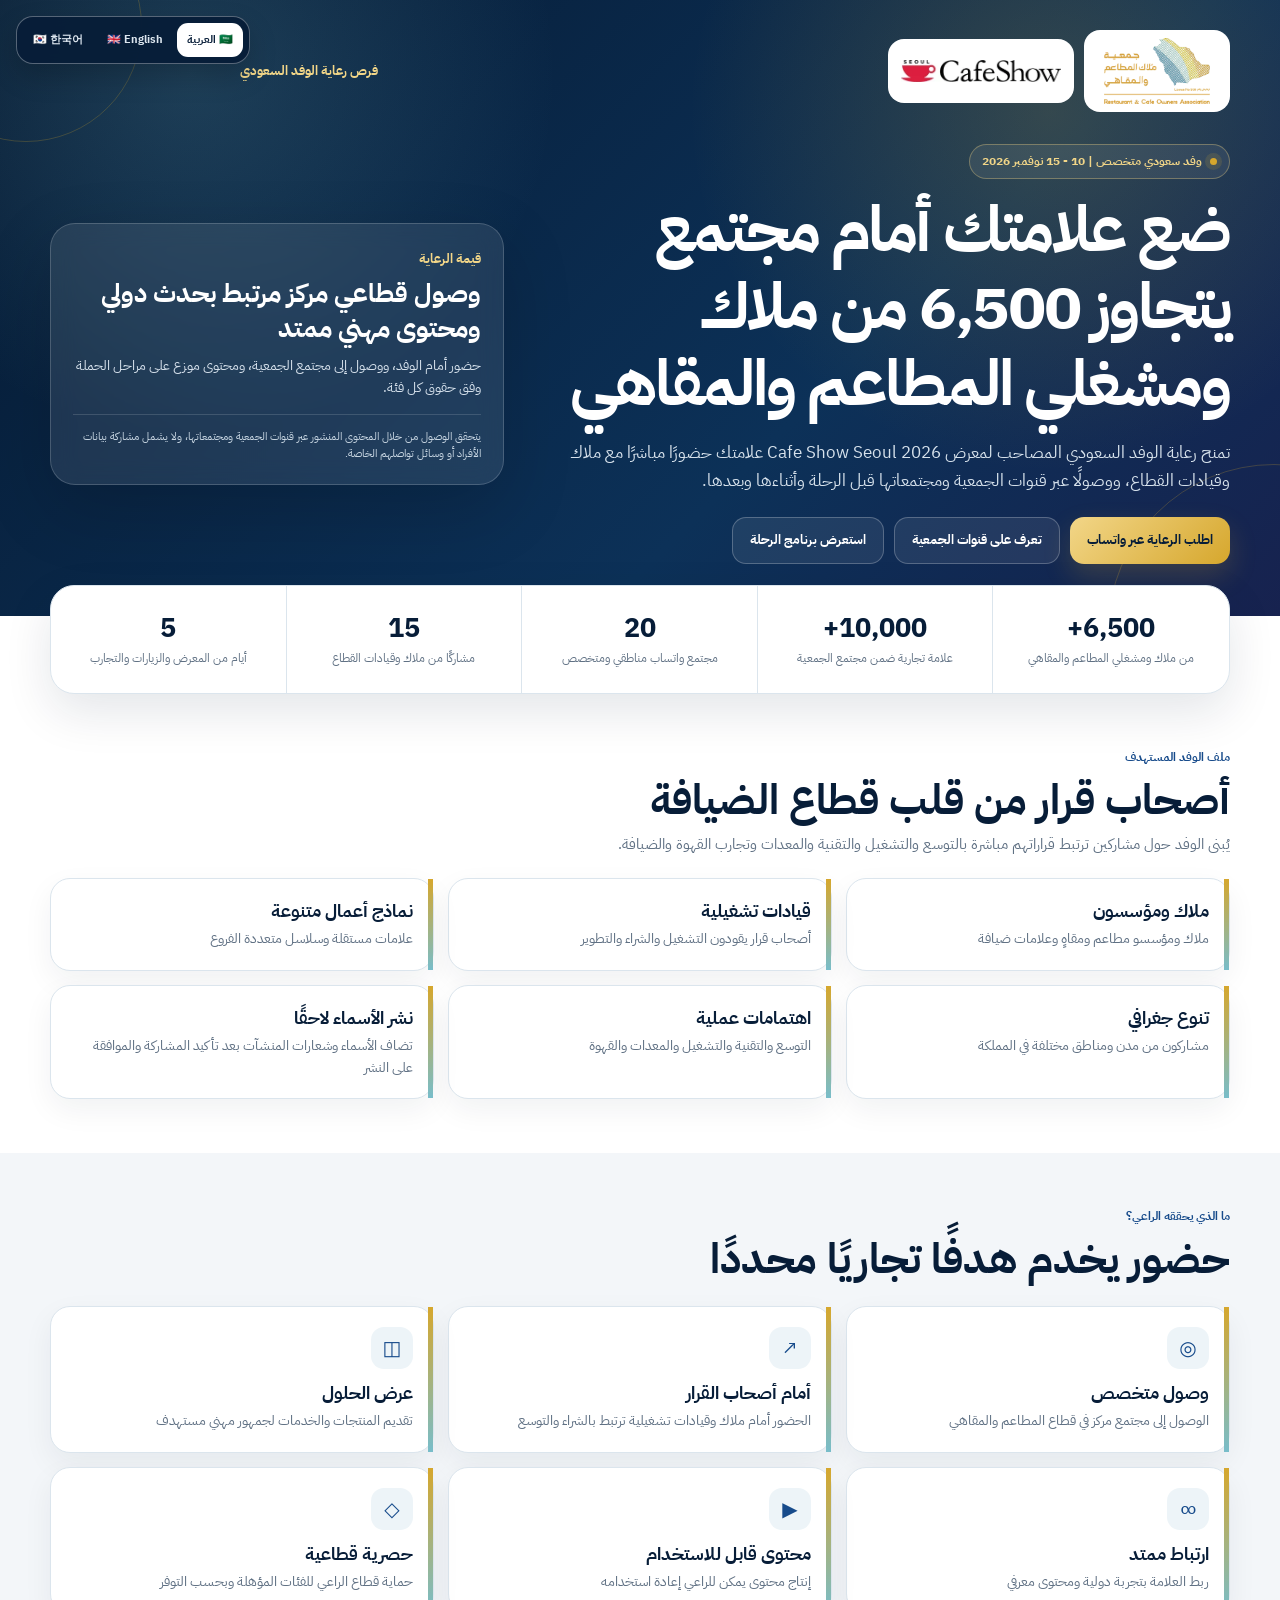
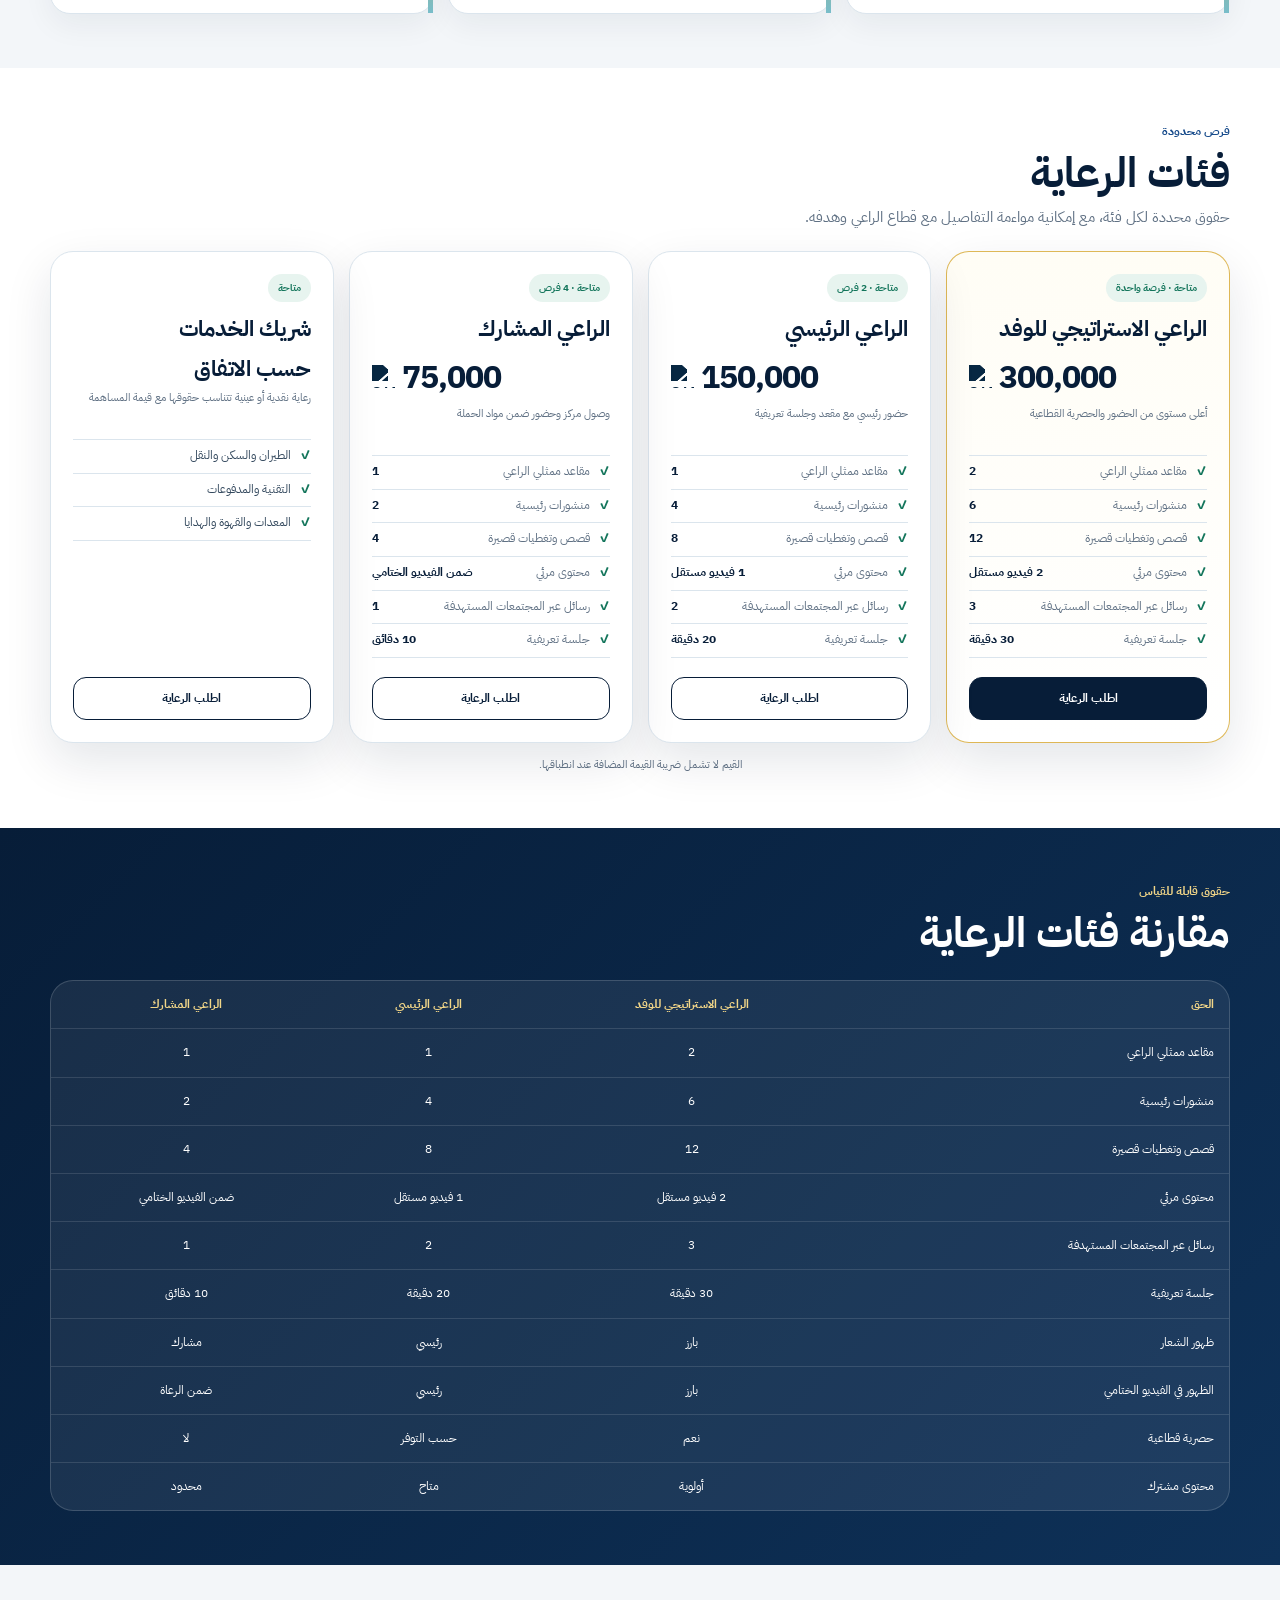
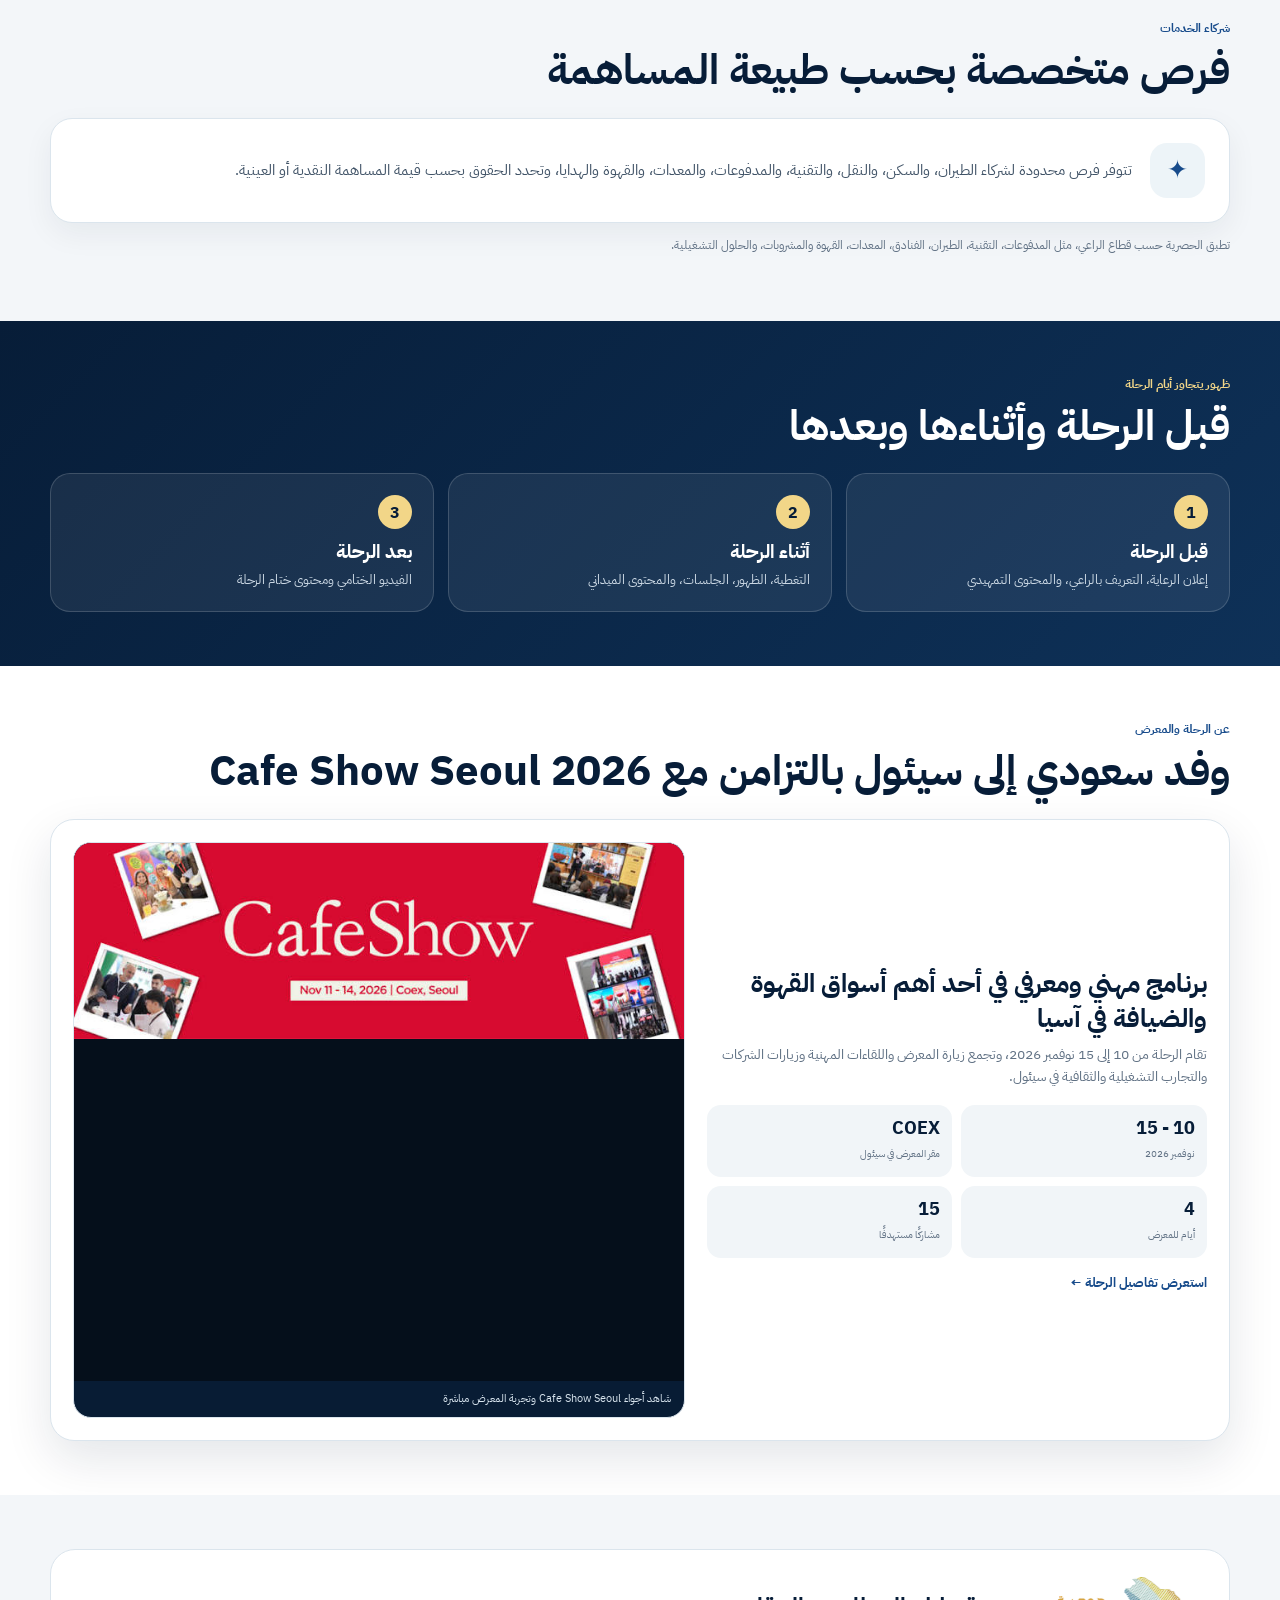
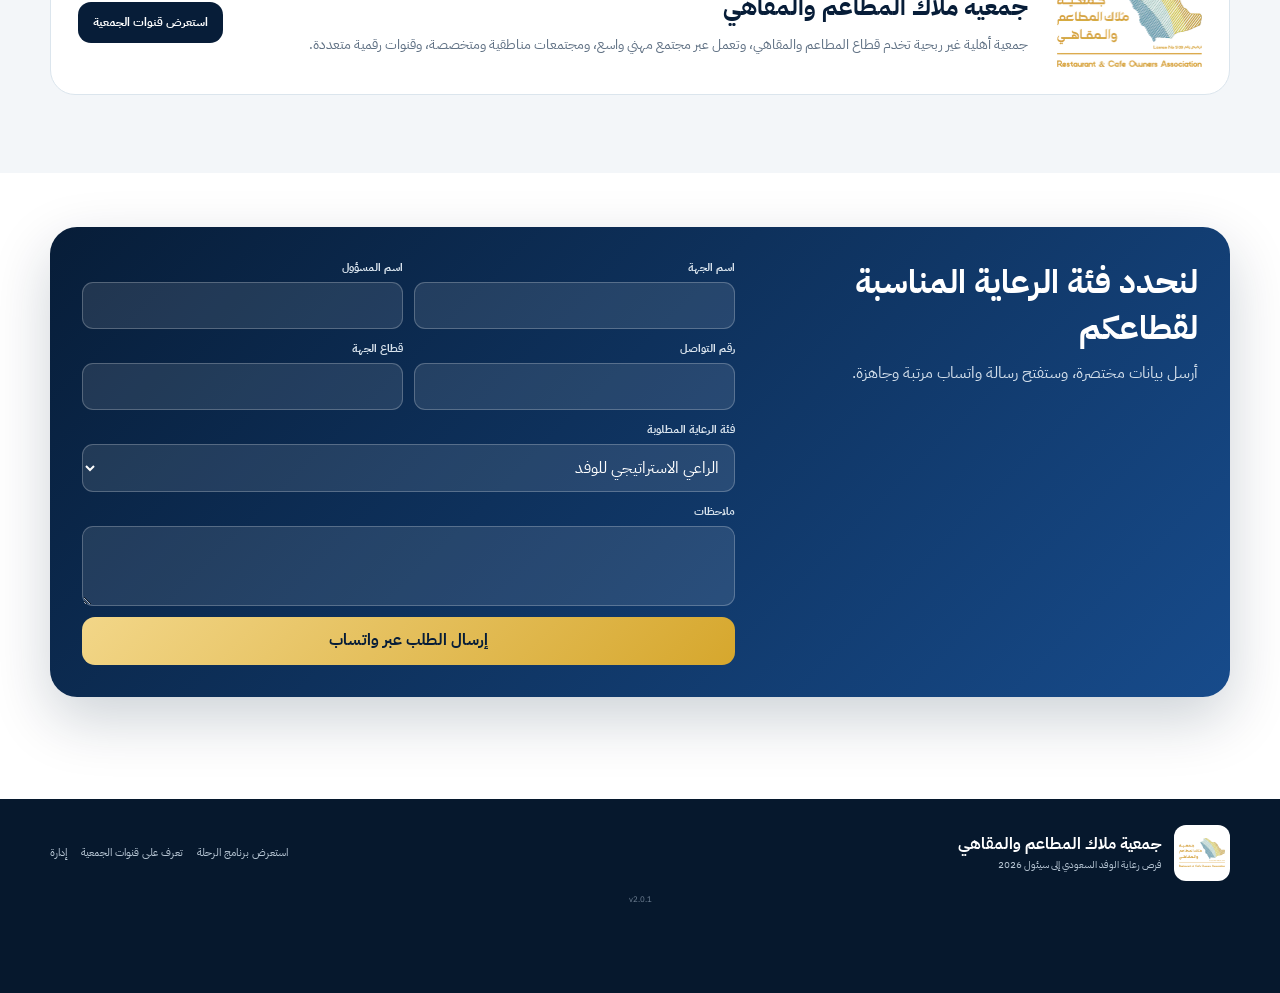
==== commit fe7e1ddc: "Refine sponsorship layout and add Cafe Show media" ====
--- a/index.html
+++ b/index.html
@@ -27,35 +27,35 @@
     }
     *{box-sizing:border-box}
     html{scroll-behavior:smooth}
-    body{margin:0;background:#fff;color:var(--ink);font-family:"IBM Plex Sans Arabic","IBM Plex Sans",system-ui,sans-serif;line-height:1.78}
+    body{margin:0;background:#fff;color:var(--ink);font-family:"IBM Plex Sans Arabic","IBM Plex Sans",system-ui,sans-serif;line-height:1.6}
     body[data-lang="en"],body[data-lang="ko"]{direction:ltr}
     body[data-lang="ko"]{font-family:"Noto Sans KR","IBM Plex Sans",system-ui,sans-serif;word-break:keep-all}
     img{max-width:100%}a{color:inherit}.container{width:min(var(--max),calc(100% - 36px));margin-inline:auto}
     button,input,select,textarea{font:inherit}.skip{position:absolute;inset-inline-start:-9999px}.skip:focus{inset-inline-start:16px;top:12px;z-index:3000;padding:10px;background:#fff;color:var(--navy)}
     .language-switcher{position:fixed;top:16px;inset-inline-end:16px;z-index:1000;display:flex;gap:4px;padding:6px;border:1px solid rgba(255,255,255,.32);border-radius:17px;background:rgba(7,29,56,.94);box-shadow:0 12px 28px rgba(0,0,0,.19);backdrop-filter:blur(13px)}
     .language-switcher button{border:0;border-radius:11px;padding:8px 10px;background:transparent;color:#dce6ef;font-size:11px;font-weight:700;cursor:pointer}.language-switcher button.active{background:#fff;color:var(--navy)}
-    .hero{position:relative;overflow:hidden;padding:34px 0 68px;background:radial-gradient(circle at 15% 12%,rgba(120,189,202,.2),transparent 30%),radial-gradient(circle at 82% 18%,rgba(214,167,45,.2),transparent 31%),linear-gradient(135deg,#061a32,#0c3158 64%,#17224f);color:#fff}
+    .hero{position:relative;overflow:hidden;padding:30px 0 52px;background:radial-gradient(circle at 15% 12%,rgba(120,189,202,.2),transparent 30%),radial-gradient(circle at 82% 18%,rgba(214,167,45,.2),transparent 31%),linear-gradient(135deg,#061a32,#0c3158 64%,#17224f);color:#fff}
     .hero:before,.hero:after{content:"";position:absolute;border:1px solid rgba(214,167,45,.23);border-radius:50%}.hero:before{width:330px;height:330px;inset-inline-start:-160px;bottom:-180px}.hero:after{width:230px;height:230px;inset-inline-end:-90px;top:-90px}
-    .brand-row{position:relative;display:flex;align-items:center;justify-content:space-between;gap:18px;margin-bottom:45px;padding-inline-end:190px}.logos{display:flex;align-items:center;gap:10px}.logo-box{display:grid;place-items:center;min-height:68px;padding:9px 14px;border-radius:17px;background:#fff}.logo-box.association img{width:126px;height:70px;object-fit:contain}.logo-box.cafe img{width:166px}.sponsor-label{color:var(--gold2);font-size:13px;font-weight:700}
+    .brand-row{position:relative;display:flex;align-items:center;justify-content:space-between;gap:18px;margin-bottom:32px;padding-inline-end:190px}.logos{display:flex;align-items:center;gap:10px}.logo-box{display:grid;place-items:center;min-height:64px;padding:8px 13px;border-radius:16px;background:#fff}.logo-box.association img{width:120px;height:66px;object-fit:contain}.logo-box.cafe img{width:160px}.sponsor-label{color:var(--gold2);font-size:13px;font-weight:700}
     .hero-grid{position:relative;display:grid;grid-template-columns:minmax(0,1.2fr) minmax(310px,.8fr);gap:46px;align-items:center}.eyebrow{display:inline-flex;align-items:center;gap:8px;margin-bottom:13px;padding:7px 12px;border:1px solid rgba(240,209,126,.35);border-radius:999px;background:rgba(255,255,255,.07);color:var(--gold2);font-size:12px;font-weight:700}.eyebrow:before{content:"";width:7px;height:7px;border-radius:50%;background:var(--gold);box-shadow:0 0 0 5px rgba(214,167,45,.14)}
-    h1{max-width:820px;margin:0;font-size:clamp(37px,5vw,66px);line-height:1.23;letter-spacing:-.035em;text-wrap:balance}.hero-lead{max-width:780px;margin:20px 0 0;color:#d7e2ec;font-size:17px;line-height:1.95}.hero-actions{display:flex;flex-wrap:wrap;gap:10px;margin-top:25px}.button{display:inline-flex;align-items:center;justify-content:center;min-height:47px;padding:11px 17px;border:1px solid rgba(255,255,255,.24);border-radius:14px;background:rgba(255,255,255,.08);color:#fff;text-decoration:none;font-size:13px;font-weight:700}.button.primary{border:0;background:linear-gradient(135deg,var(--gold2),var(--gold));color:var(--navy);box-shadow:0 12px 28px rgba(214,167,45,.2)}
-    .hero-card{padding:25px;border:1px solid rgba(255,255,255,.18);border-radius:27px;background:rgba(255,255,255,.09);box-shadow:0 24px 70px rgba(0,0,0,.16);backdrop-filter:blur(12px)}.hero-card small{color:var(--gold2);font-weight:700}.hero-card strong{display:block;margin-top:7px;font-size:27px;line-height:1.45}.hero-card p{margin:10px 0 0;color:#d5e0eb;font-size:14px}.privacy-note{margin-top:17px;padding-top:15px;border-top:1px solid rgba(255,255,255,.14);color:#c8d6e2;font-size:11px}
-    section{padding:76px 0}.soft{background:var(--paper)}.dark{background:linear-gradient(135deg,var(--navy),var(--navy2));color:#fff}.section-head{display:grid;grid-template-columns:minmax(0,1fr) auto;gap:22px;align-items:end;margin-bottom:29px}.section-kicker{display:block;margin-bottom:6px;color:var(--blue);font-size:12px;font-weight:700}.dark .section-kicker{color:var(--gold2)}.section-head h2{margin:0;color:var(--navy);font-size:clamp(28px,4vw,42px);line-height:1.35;text-wrap:balance}.dark .section-head h2{color:#fff}.section-head p{max-width:790px;margin:9px 0 0;color:var(--muted);font-size:15px}.dark .section-head p{color:#cad7e3}
+    h1{max-width:820px;margin:0;font-size:clamp(37px,5vw,66px);line-height:1.2;letter-spacing:-.035em;text-wrap:balance}.hero-lead{max-width:780px;margin:16px 0 0;color:#d7e2ec;font-size:17px;line-height:1.68}.hero-actions{display:flex;flex-wrap:wrap;gap:10px;margin-top:21px}.button{display:inline-flex;align-items:center;justify-content:center;min-height:47px;padding:11px 17px;border:1px solid rgba(255,255,255,.24);border-radius:14px;background:rgba(255,255,255,.08);color:#fff;text-decoration:none;font-size:13px;font-weight:700}.button.primary{border:0;background:linear-gradient(135deg,var(--gold2),var(--gold));color:var(--navy);box-shadow:0 12px 28px rgba(214,167,45,.2)}
+    .hero-card{padding:22px;border:1px solid rgba(255,255,255,.18);border-radius:25px;background:rgba(255,255,255,.09);box-shadow:0 24px 70px rgba(0,0,0,.16);backdrop-filter:blur(12px)}.hero-card small{color:var(--gold2);font-weight:700}.hero-card strong{display:block;margin-top:6px;font-size:26px;line-height:1.34}.hero-card p{margin:8px 0 0;color:#d5e0eb;font-size:14px;line-height:1.6}.privacy-note{margin-top:14px;padding-top:13px;border-top:1px solid rgba(255,255,255,.14);color:#c8d6e2;font-size:11px;line-height:1.55}
+    section{padding:54px 0}.soft{background:var(--paper)}.dark{background:linear-gradient(135deg,var(--navy),var(--navy2));color:#fff}.section-head{display:grid;grid-template-columns:minmax(0,1fr) auto;gap:18px;align-items:end;margin-bottom:21px}.section-kicker{display:block;margin-bottom:5px;color:var(--blue);font-size:12px;font-weight:700}.dark .section-kicker{color:var(--gold2)}.section-head h2{margin:0;color:var(--navy);font-size:clamp(28px,4vw,42px);line-height:1.27;text-wrap:balance}.dark .section-head h2{color:#fff}.section-head p{max-width:790px;margin:7px 0 0;color:var(--muted);font-size:15px;line-height:1.58}.dark .section-head p{color:#cad7e3}
     .stats-section{position:relative;z-index:2;margin-top:-31px;padding:0}.stats-grid{display:grid;grid-template-columns:repeat(5,minmax(0,1fr));overflow:hidden;border:1px solid var(--line);border-radius:24px;background:#fff;box-shadow:var(--shadow)}.stat{padding:25px 14px;text-align:center;border-inline-start:1px solid var(--line)}.stat:first-child{border-inline-start:0}.stat strong{display:block;color:var(--navy);font-family:"IBM Plex Sans",sans-serif;font-size:27px;line-height:1.2}.stat span{display:block;margin-top:7px;color:var(--muted);font-size:11.5px;line-height:1.6}
-    .profile-grid,.value-grid{display:grid;grid-template-columns:repeat(3,minmax(0,1fr));gap:16px}.profile-card,.value-card{position:relative;padding:24px;border:1px solid var(--line);border-radius:22px;background:#fff;box-shadow:0 11px 30px rgba(7,29,56,.06)}.profile-card:before,.value-card:before{content:"";position:absolute;inset-inline-start:0;top:0;width:5px;height:100%;background:linear-gradient(var(--gold),#78bdca)}.profile-card strong,.value-card h3{display:block;margin:0;color:var(--navy);font-size:18px}.profile-card span,.value-card p{display:block;margin:7px 0 0;color:var(--muted);font-size:14px}.value-icon{display:grid;place-items:center;width:45px;height:45px;margin-bottom:15px;border-radius:14px;background:#edf4f8;color:var(--blue);font-size:21px}
-    .packages{display:grid;grid-template-columns:repeat(4,minmax(0,1fr));gap:15px;align-items:stretch}.package{position:relative;display:flex;flex-direction:column;padding:25px;border:1px solid var(--line);border-radius:25px;background:#fff;box-shadow:var(--shadow)}.package.featured{border-color:rgba(214,167,45,.8);background:linear-gradient(180deg,#fffdf5,#fff)}.package-status{display:inline-flex;align-self:flex-start;padding:6px 10px;border-radius:999px;background:#e7f4ef;color:var(--green);font-size:10px;font-weight:700}.package-status.last{background:#fff1db;color:#84590a}.package-status.reserved,.package-status.closed{background:#f7e7eb;color:var(--red)}.package h3{margin:14px 0 0;color:var(--navy);font-size:22px;line-height:1.45}.price{display:flex;align-items:center;gap:7px;margin:9px 0 0;direction:ltr;color:var(--navy)}.price img{width:23px;height:23px;filter:brightness(0) saturate(100%) invert(14%) sepia(28%) saturate(1805%) hue-rotate(171deg) brightness(91%) contrast(101%)}.price bdi{font-family:"IBM Plex Sans",sans-serif;font-size:32px;font-weight:700;letter-spacing:-.03em}.price.agreement{direction:inherit;font-size:22px;font-weight:700}.package-cap{min-height:43px;margin-top:5px;color:var(--muted);font-size:11px}.package ul{display:grid;gap:8px;margin:18px 0 23px;padding:0;list-style:none}.package li{position:relative;padding-inline-start:22px;color:#34495e;font-size:12px}.package li:before{content:"✓";position:absolute;inset-inline-start:0;top:1px;color:var(--green);font-weight:700}.package-cta{margin-top:auto;padding:11px 13px;border:1px solid var(--navy);border-radius:13px;color:var(--navy);text-align:center;text-decoration:none;font-size:12px;font-weight:700}.featured .package-cta{background:var(--navy);color:#fff}.tax-note{margin:16px 0 0;color:var(--muted);font-size:11px;text-align:center}
+    .profile-grid,.value-grid{display:grid;grid-template-columns:repeat(3,minmax(0,1fr));gap:14px}.profile-card,.value-card{position:relative;padding:20px;border:1px solid var(--line);border-radius:20px;background:#fff;box-shadow:0 11px 30px rgba(7,29,56,.06)}.profile-card:before,.value-card:before{content:"";position:absolute;inset-inline-start:0;top:0;width:5px;height:100%;background:linear-gradient(var(--gold),#78bdca)}.profile-card strong,.value-card h3{display:block;margin:0;color:var(--navy);font-size:18px;line-height:1.35}.profile-card span,.value-card p{display:block;margin:5px 0 0;color:var(--muted);font-size:14px;line-height:1.55}.value-icon{display:grid;place-items:center;width:42px;height:42px;margin-bottom:12px;border-radius:13px;background:#edf4f8;color:var(--blue);font-size:20px}
+    .packages{display:grid;grid-template-columns:repeat(4,minmax(0,1fr));gap:15px;align-items:stretch}.package{position:relative;display:flex;flex-direction:column;padding:22px;border:1px solid var(--line);border-radius:23px;background:#fff;box-shadow:var(--shadow)}.package.featured{border-color:rgba(214,167,45,.8);background:linear-gradient(180deg,#fffdf5,#fff)}.package-status{display:inline-flex;align-self:flex-start;padding:6px 10px;border-radius:999px;background:#e7f4ef;color:var(--green);font-size:10px;font-weight:700}.package-status.last{background:#fff1db;color:#84590a}.package-status.reserved,.package-status.closed{background:#f7e7eb;color:var(--red)}.package h3{margin:12px 0 0;color:var(--navy);font-size:22px;line-height:1.35}.price{display:flex;align-items:center;gap:7px;margin:7px 0 0;direction:ltr;color:var(--navy)}.price img{width:23px;height:23px;filter:brightness(0) saturate(100%) invert(14%) sepia(28%) saturate(1805%) hue-rotate(171deg) brightness(91%) contrast(101%)}.price bdi{font-family:"IBM Plex Sans",sans-serif;font-size:32px;font-weight:700;letter-spacing:-.03em}.price.agreement{direction:inherit;font-size:22px;font-weight:700}.package-cap{min-height:35px;margin-top:4px;color:var(--muted);font-size:11px;line-height:1.5}.package ul{display:grid;gap:0;margin:14px 0 19px;padding:0;list-style:none;border-top:1px solid var(--line)}.package li{position:relative;display:grid;grid-template-columns:minmax(0,1fr) auto;gap:8px;padding-block:8px;padding-inline:20px 0;border-bottom:1px solid var(--line);color:#34495e;font-size:11.5px;line-height:1.45}.package li:before{content:"✓";position:absolute;inset-inline-start:0;top:8px;color:var(--green);font-weight:700}.package-right-label{color:var(--muted)}.package-right-value{color:var(--navy);font-weight:700;text-align:end}.package li.service-right{display:block}.package-cta{margin-top:auto;padding:11px 13px;border:1px solid var(--navy);border-radius:13px;color:var(--navy);text-align:center;text-decoration:none;font-size:12px;font-weight:700}.featured .package-cta{background:var(--navy);color:#fff}.tax-note{margin:13px 0 0;color:var(--muted);font-size:11px;text-align:center}
     .matrix-wrap{overflow:hidden;border:1px solid rgba(255,255,255,.16);border-radius:23px;background:rgba(255,255,255,.07)}table{width:100%;border-collapse:collapse}th,td{padding:14px 15px;border-bottom:1px solid rgba(255,255,255,.12);text-align:center;font-size:12px}th:first-child,td:first-child{text-align:start}thead th{color:var(--gold2);font-weight:700}tbody tr:last-child td{border-bottom:0}.mobile-rights{display:none}.right-card{padding:16px;border:1px solid rgba(255,255,255,.16);border-radius:17px;background:rgba(255,255,255,.07)}.right-card summary{cursor:pointer;color:var(--gold2);font-weight:700}.right-card dl{display:grid;gap:10px;margin:15px 0 0}.right-card dl div{display:grid;grid-template-columns:1fr auto;gap:12px;border-top:1px solid rgba(255,255,255,.12);padding-top:9px}.right-card dt{color:#cbd8e4;font-size:12px}.right-card dd{margin:0;color:#fff;font-size:12px;font-weight:700}
     .special-box{display:grid;grid-template-columns:auto minmax(0,1fr);gap:18px;align-items:center;padding:24px;border:1px solid var(--line);border-radius:22px;background:#fff;box-shadow:0 11px 30px rgba(7,29,56,.06)}.special-icon{display:grid;place-items:center;width:55px;height:55px;border-radius:17px;background:#edf4f8;color:var(--blue);font-size:25px}.special-box p{margin:0;color:#405367;font-size:15px}.exclusivity{margin-top:13px;color:var(--muted);font-size:12px}
-    .phase-grid{display:grid;grid-template-columns:repeat(3,minmax(0,1fr));gap:16px}.phase{padding:25px;border:1px solid rgba(255,255,255,.16);border-radius:21px;background:rgba(255,255,255,.07)}.phase span{display:grid;place-items:center;width:35px;height:35px;border-radius:50%;background:var(--gold2);color:var(--navy);font-family:"IBM Plex Sans";font-weight:700}.phase h3{margin:13px 0 0;font-size:19px}.phase p{margin:7px 0 0;color:#cbd8e4;font-size:13px}
-    .trip-box{display:grid;grid-template-columns:minmax(0,1.15fr) minmax(280px,.85fr);gap:24px;padding:28px;border:1px solid var(--line);border-radius:26px;background:#fff;box-shadow:var(--shadow)}.trip-box h3{margin:0;color:var(--navy);font-size:26px}.trip-box p{margin:10px 0 0;color:var(--muted);font-size:14px}.trip-facts{display:grid;grid-template-columns:repeat(2,minmax(0,1fr));gap:10px}.trip-fact{padding:14px;border-radius:16px;background:#f1f5f8}.trip-fact strong{display:block;color:var(--navy);font-size:18px}.trip-fact span{color:var(--muted);font-size:10px}.text-link{display:inline-flex;margin-top:18px;color:var(--blue);font-size:13px;font-weight:700;text-decoration:none}
+    .phase-grid{display:grid;grid-template-columns:repeat(3,minmax(0,1fr));gap:14px}.phase{padding:21px;border:1px solid rgba(255,255,255,.16);border-radius:20px;background:rgba(255,255,255,.07)}.phase span{display:grid;place-items:center;width:34px;height:34px;border-radius:50%;background:var(--gold2);color:var(--navy);font-family:"IBM Plex Sans";font-weight:700}.phase h3{margin:10px 0 0;font-size:19px;line-height:1.35}.phase p{margin:5px 0 0;color:#cbd8e4;font-size:13px;line-height:1.55}
+    .trip-box{display:grid;grid-template-columns:minmax(0,.9fr) minmax(390px,1.1fr);gap:22px;padding:22px;border:1px solid var(--line);border-radius:24px;background:#fff;box-shadow:var(--shadow)}.trip-copy{display:flex;flex-direction:column;justify-content:center}.trip-box h3{margin:0;color:var(--navy);font-size:26px;line-height:1.35}.trip-box p{margin:8px 0 0;color:var(--muted);font-size:14px;line-height:1.58}.trip-facts{display:grid;grid-template-columns:repeat(2,minmax(0,1fr));gap:9px;margin-top:17px}.trip-fact{padding:12px;border-radius:14px;background:#f1f5f8}.trip-fact strong{display:block;color:var(--navy);font-size:18px;line-height:1.25}.trip-fact span{color:var(--muted);font-size:10px;line-height:1.4}.text-link{display:inline-flex;margin-top:15px;color:var(--blue);font-size:13px;font-weight:700;text-decoration:none}.trip-media{overflow:hidden;border:1px solid var(--line);border-radius:18px;background:#081c34}.trip-banner{display:block;width:100%;height:auto;background:#df0034}.video-frame{position:relative;aspect-ratio:16/9;background:#050f1b}.video-frame iframe{position:absolute;inset:0;width:100%;height:100%;border:0}.media-caption{padding:10px 13px;margin:0!important;color:#d9e5ef!important;font-size:11px!important;line-height:1.45!important}
     .association-box{display:grid;grid-template-columns:150px minmax(0,1fr) auto;gap:24px;align-items:center;padding:27px;border:1px solid var(--line);border-radius:25px;background:#fff}.association-box img{width:145px}.association-box h3{margin:0;color:var(--navy);font-size:24px}.association-box p{margin:8px 0 0;color:var(--muted);font-size:14px}.association-box a{display:inline-flex;padding:11px 15px;border-radius:13px;background:var(--navy);color:#fff;text-decoration:none;font-size:12px;font-weight:700}
     .sponsor-logos{display:flex;flex-wrap:wrap;justify-content:center;gap:12px;margin-top:24px}.sponsor-logo{display:grid;place-items:center;width:150px;height:82px;padding:12px;border:1px solid var(--line);border-radius:16px;background:#fff}.sponsor-logo img{max-width:100%;max-height:58px;object-fit:contain}
     .contact-box{display:grid;grid-template-columns:minmax(0,.8fr) minmax(0,1.2fr);gap:28px;padding:32px;border-radius:27px;background:linear-gradient(135deg,var(--navy),var(--blue));color:#fff;box-shadow:0 22px 60px rgba(7,29,56,.2)}.contact-copy h2{margin:0;font-size:33px;line-height:1.4}.contact-copy p{margin:10px 0 0;color:#d3dfeb}.contact-form{display:grid;grid-template-columns:repeat(2,minmax(0,1fr));gap:11px}.field{display:grid;gap:5px}.field.full{grid-column:1/-1}.field label{color:#dce6ef;font-size:11px;font-weight:700}.field input,.field select,.field textarea{width:100%;border:1px solid rgba(255,255,255,.23);border-radius:11px;background:rgba(255,255,255,.1);color:#fff;padding:10px 11px;outline:none}.field select option{color:var(--ink)}.field textarea{min-height:80px;resize:vertical}.field input::placeholder,.field textarea::placeholder{color:#b9c9d8}.submit{grid-column:1/-1;min-height:48px;border:0;border-radius:13px;background:linear-gradient(135deg,var(--gold2),var(--gold));color:var(--navy);font-weight:700;cursor:pointer}
-    footer{margin-top:76px;padding:28px 0 95px;background:#06182d;color:#b8c7d5}.footer-row{display:flex;align-items:center;justify-content:space-between;gap:20px}.footer-brand{display:flex;align-items:center;gap:12px}.footer-brand img{width:56px;height:56px;object-fit:contain;padding:5px;border-radius:12px;background:#fff}.footer-brand strong{display:block;color:#fff}.footer-brand span{display:block;font-size:10px}.footer-links{display:flex;flex-wrap:wrap;gap:14px;font-size:11px}.footer-links a{text-decoration:none}.version{margin-top:12px;color:#708194;font-size:8px;text-align:center;direction:ltr}
+    footer{margin-top:48px;padding:26px 0 88px;background:#06182d;color:#b8c7d5}.footer-row{display:flex;align-items:center;justify-content:space-between;gap:20px}.footer-brand{display:flex;align-items:center;gap:12px}.footer-brand img{width:56px;height:56px;object-fit:contain;padding:5px;border-radius:12px;background:#fff}.footer-brand strong{display:block;color:#fff}.footer-brand span{display:block;font-size:10px}.footer-links{display:flex;flex-wrap:wrap;gap:14px;font-size:11px}.footer-links a{text-decoration:none}.version{margin-top:12px;color:#708194;font-size:8px;text-align:center;direction:ltr}
     .mobile-cta{display:none}.admin-shell{display:none;padding:26px 0;background:#eef3f7}.admin-mode .admin-shell{display:block}.admin-card{padding:23px;border:1px solid var(--line);border-radius:22px;background:#fff;box-shadow:var(--shadow)}.admin-head{display:flex;align-items:center;justify-content:space-between;gap:12px}.admin-head h2{margin:0;color:var(--navy)}.admin-actions{display:flex;gap:8px}.admin-btn{border:0;border-radius:11px;padding:10px 13px;background:var(--navy);color:#fff;font-weight:700;cursor:pointer}.admin-btn.secondary{background:#eaf0f5;color:var(--navy)}.admin-packages{display:grid;gap:12px;margin-top:18px}.admin-package{padding:15px;border:1px solid var(--line);border-radius:16px}.admin-package summary{cursor:pointer;color:var(--navy);font-weight:700}.admin-grid{display:grid;grid-template-columns:repeat(3,minmax(0,1fr));gap:10px;margin-top:14px}.admin-field{display:grid;gap:5px}.admin-field.full{grid-column:1/-1}.admin-field label{color:var(--muted);font-size:10px;font-weight:700}.admin-field input,.admin-field select,.admin-field textarea{width:100%;border:1px solid #cbd8e3;border-radius:10px;padding:9px;background:#fff}.admin-field textarea{min-height:150px;resize:vertical}.admin-note{margin:9px 0 0;color:var(--muted);font-size:11px}.admin-save-state{min-height:20px;margin-top:8px;color:var(--green);font-size:11px}
     .modal{position:fixed;inset:0;z-index:3000;display:grid;place-items:center;padding:18px;background:rgba(3,16,31,.73);backdrop-filter:blur(4px)}.modal[hidden]{display:none}.login-card{width:min(390px,94vw);padding:27px;border-radius:22px;background:#fff;text-align:center}.login-card h2{margin:0;color:var(--navy)}.login-card p{margin:7px 0 16px;color:var(--muted);font-size:13px}.login-card input{width:100%;height:54px;border:1px solid #cbd8e3;border-radius:13px;text-align:center;font-size:25px;letter-spacing:.25em}.login-card button{width:100%;height:47px;margin-top:11px;border:0;border-radius:12px;background:var(--navy);color:#fff;font-weight:700}.login-error{min-height:20px;margin-top:7px;color:var(--red);font-size:12px}.toast{position:fixed;z-index:4000;inset-inline-start:50%;bottom:24px;transform:translateX(-50%);padding:10px 15px;border-radius:12px;background:#102c49;color:#fff;font-size:12px;box-shadow:var(--shadow)}.toast[hidden]{display:none}
-    @media(max-width:1020px){.brand-row{padding-inline-end:0}.hero-grid{grid-template-columns:1fr}.hero-card{max-width:680px}.stats-grid{grid-template-columns:repeat(3,1fr)}.profile-grid,.value-grid{grid-template-columns:repeat(2,1fr)}.packages{grid-template-columns:repeat(2,1fr)}.association-box{grid-template-columns:130px 1fr}.association-box>a{grid-column:1/-1;justify-self:start}.admin-grid{grid-template-columns:repeat(2,1fr)}}
-    @media(max-width:700px){.container{width:min(100% - 24px,var(--max))}.language-switcher{top:8px;inset-inline:8px auto;width:calc(100% - 16px);justify-content:center}.language-switcher button{flex:1;padding:7px 4px;font-size:10px}.hero{padding-top:80px;padding-bottom:55px}.brand-row{display:block;margin-bottom:29px}.logos{margin-bottom:12px}.logo-box{min-height:55px;padding:7px 9px}.logo-box.association img{width:100px;height:55px}.logo-box.cafe img{width:130px}h1{font-size:37px}.hero-lead{font-size:15px}.hero-actions{display:grid}.button{width:100%}.hero-card{padding:20px}.stats-grid{grid-template-columns:1fr 1fr}.stat{padding:18px 10px}.stat:last-child{grid-column:1/-1}.stat strong{font-size:22px}section{padding:56px 0}.section-head{grid-template-columns:1fr}.profile-grid,.value-grid,.packages,.phase-grid{grid-template-columns:1fr}.package{padding:22px}.matrix-wrap{display:none}.mobile-rights{display:grid;gap:10px}.special-box{grid-template-columns:1fr}.trip-box{grid-template-columns:1fr;padding:22px}.association-box{grid-template-columns:1fr;text-align:center}.association-box img{justify-self:center}.association-box a{justify-self:stretch;justify-content:center}.contact-box{grid-template-columns:1fr;padding:24px}.contact-form{grid-template-columns:1fr}.field.full,.submit{grid-column:1}.footer-row{align-items:flex-start;flex-direction:column}.mobile-cta{position:fixed;z-index:1200;display:flex;inset-inline:12px;bottom:max(10px,env(safe-area-inset-bottom));min-height:50px;align-items:center;justify-content:center;border-radius:15px;background:linear-gradient(135deg,var(--gold2),var(--gold));color:var(--navy);text-decoration:none;font-size:13px;font-weight:700;box-shadow:0 15px 34px rgba(7,29,56,.28)}.admin-grid{grid-template-columns:1fr}.admin-field.full{grid-column:1}.admin-head{align-items:flex-start;flex-direction:column}}
+    @media(max-width:1020px){.brand-row{padding-inline-end:0}.hero-grid{grid-template-columns:1fr}.hero-card{max-width:680px}.stats-grid{grid-template-columns:repeat(3,1fr)}.profile-grid,.value-grid{grid-template-columns:repeat(2,1fr)}.packages{grid-template-columns:repeat(2,1fr)}.trip-box{grid-template-columns:1fr 1fr}.association-box{grid-template-columns:130px 1fr}.association-box>a{grid-column:1/-1;justify-self:start}.admin-grid{grid-template-columns:repeat(2,1fr)}}
+    @media(max-width:700px){.container{width:min(100% - 24px,var(--max))}.language-switcher{top:8px;inset-inline:8px auto;width:calc(100% - 16px);justify-content:center}.language-switcher button{flex:1;padding:7px 4px;font-size:10px}.hero{padding-top:76px;padding-bottom:44px}.brand-row{display:block;margin-bottom:23px}.logos{margin-bottom:10px}.logo-box{min-height:55px;padding:7px 9px}.logo-box.association img{width:100px;height:55px}.logo-box.cafe img{width:130px}h1{font-size:37px}.hero-lead{font-size:15px}.hero-actions{display:grid}.button{width:100%}.hero-card{padding:19px}.stats-grid{grid-template-columns:1fr 1fr}.stat{padding:16px 9px}.stat:last-child{grid-column:1/-1}.stat strong{font-size:22px}section{padding:42px 0}.section-head{grid-template-columns:1fr;margin-bottom:17px}.profile-grid,.value-grid,.packages,.phase-grid{grid-template-columns:1fr}.package{padding:20px}.matrix-wrap{display:none}.mobile-rights{display:grid;gap:10px}.special-box{grid-template-columns:1fr}.trip-box{grid-template-columns:1fr;padding:14px}.association-box{grid-template-columns:1fr;text-align:center}.association-box img{justify-self:center}.association-box a{justify-self:stretch;justify-content:center}.contact-box{grid-template-columns:1fr;padding:22px}.contact-form{grid-template-columns:1fr}.field.full,.submit{grid-column:1}.footer-row{align-items:flex-start;flex-direction:column}.mobile-cta{position:fixed;z-index:1200;display:flex;inset-inline:12px;bottom:max(10px,env(safe-area-inset-bottom));min-height:50px;align-items:center;justify-content:center;border-radius:15px;background:linear-gradient(135deg,var(--gold2),var(--gold));color:var(--navy);text-decoration:none;font-size:13px;font-weight:700;box-shadow:0 15px 34px rgba(7,29,56,.28)}.admin-grid{grid-template-columns:1fr}.admin-field.full{grid-column:1}.admin-head{align-items:flex-start;flex-direction:column}}
     @media(prefers-reduced-motion:reduce){html{scroll-behavior:auto}}
   </style>
 </head>
@@ -139,7 +139,7 @@
     </div></section>
 
     <section class="dark" id="rights"><div class="container">
-      <div class="section-head"><div><span class="section-kicker" data-i18n="rightsKicker">حقوق قابلة للقياس</span><h2 data-i18n="rightsTitle">مقارنة سريعة بين فئات الرعاية</h2></div></div>
+      <div class="section-head"><div><span class="section-kicker" data-i18n="rightsKicker">حقوق قابلة للقياس</span><h2 data-i18n="rightsTitle">مقارنة فئات الرعاية</h2></div></div>
       <div class="matrix-wrap" id="rightsTable"></div>
       <div class="mobile-rights" id="mobileRights"></div>
     </div></section>
@@ -162,12 +162,21 @@
     <section id="trip"><div class="container">
       <div class="section-head"><div><span class="section-kicker" data-i18n="tripKicker">عن الرحلة والمعرض</span><h2 data-i18n="tripTitle">وفد سعودي إلى سيئول بالتزامن مع Cafe Show Seoul 2026</h2></div></div>
       <div class="trip-box">
-        <div><h3 data-i18n="tripBoxTitle">برنامج مهني ومعرفي في أحد أهم أسواق القهوة والضيافة في آسيا</h3><p data-i18n="tripBoxCopy">تقام الرحلة من 10 إلى 15 نوفمبر 2026، وتجمع زيارة المعرض واللقاءات المهنية وزيارات الشركات والتجارب التشغيلية والثقافية في سيئول.</p><a class="text-link" href="https://almohammdin.github.io/Cafe-Show-Seoul2026/" target="_blank" rel="noopener" data-i18n="viewTripDetails">استعرض تفاصيل الرحلة ←</a></div>
-        <div class="trip-facts">
-          <div class="trip-fact"><strong>10 - 15</strong><span data-i18n="tripFact1">نوفمبر 2026</span></div>
-          <div class="trip-fact"><strong>COEX</strong><span data-i18n="tripFact2">مقر المعرض في سيئول</span></div>
-          <div class="trip-fact"><strong>4</strong><span data-i18n="tripFact3">أيام للمعرض</span></div>
-          <div class="trip-fact"><strong>15</strong><span data-i18n="tripFact4">مشاركًا مستهدفًا</span></div>
+        <div class="trip-copy">
+          <h3 data-i18n="tripBoxTitle">برنامج مهني ومعرفي في أحد أهم أسواق القهوة والضيافة في آسيا</h3>
+          <p data-i18n="tripBoxCopy">تقام الرحلة من 10 إلى 15 نوفمبر 2026، وتجمع زيارة المعرض واللقاءات المهنية وزيارات الشركات والتجارب التشغيلية والثقافية في سيئول.</p>
+          <div class="trip-facts">
+            <div class="trip-fact"><strong>10 - 15</strong><span data-i18n="tripFact1">نوفمبر 2026</span></div>
+            <div class="trip-fact"><strong>COEX</strong><span data-i18n="tripFact2">مقر المعرض في سيئول</span></div>
+            <div class="trip-fact"><strong>4</strong><span data-i18n="tripFact3">أيام للمعرض</span></div>
+            <div class="trip-fact"><strong>15</strong><span data-i18n="tripFact4">مشاركًا مستهدفًا</span></div>
+          </div>
+          <a class="text-link" href="https://almohammdin.github.io/Cafe-Show-Seoul2026/" target="_blank" rel="noopener" data-i18n="viewTripDetails">استعرض تفاصيل الرحلة ←</a>
+        </div>
+        <div class="trip-media">
+          <img class="trip-banner" src="cafeshow-2026-banner.png" width="738" height="237" loading="lazy" alt="Cafe Show Seoul 2026 | COEX, Seoul">
+          <div class="video-frame"><iframe src="https://www.youtube-nocookie.com/embed/geQxdoiRfIM" title="Cafe Show Seoul" loading="lazy" referrerpolicy="strict-origin-when-cross-origin" allow="accelerometer; autoplay; clipboard-write; encrypted-media; gyroscope; picture-in-picture; web-share" allowfullscreen></iframe></div>
+          <p class="media-caption" data-i18n="videoCaption">شاهد أجواء Cafe Show Seoul وتجربة المعرض مباشرة</p>
         </div>
       </div>
     </div></section>
@@ -203,7 +212,7 @@
     <div class="admin-save-state" id="adminSaveState"></div>
   </div></div></section>
 
-  <footer><div class="container"><div class="footer-row"><div class="footer-brand"><img src="association-logo.webp" alt="Restaurant & Cafe Owners Association"><div><strong data-i18n="associationTitle">جمعية ملاك المطاعم والمقاهي</strong><span data-i18n="footerCopy">فرص رعاية الوفد السعودي إلى سيئول 2026</span></div></div><div class="footer-links"><a href="https://almohammdin.github.io/Cafe-Show-Seoul2026/" data-i18n="tripProgram">برنامج الرحلة</a><a href="https://linktr.ee/rcoa.sa" target="_blank" rel="noopener" data-i18n="associationChannels">قنوات الجمعية</a><a href="?admin=1">إدارة</a></div></div><div class="version">v2.0.0</div></div></footer>
+  <footer><div class="container"><div class="footer-row"><div class="footer-brand"><img src="association-logo.webp" alt="Restaurant & Cafe Owners Association"><div><strong data-i18n="associationTitle">جمعية ملاك المطاعم والمقاهي</strong><span data-i18n="footerCopy">فرص رعاية الوفد السعودي إلى سيئول 2026</span></div></div><div class="footer-links"><a href="https://almohammdin.github.io/Cafe-Show-Seoul2026/" data-i18n="tripProgram">برنامج الرحلة</a><a href="https://linktr.ee/rcoa.sa" target="_blank" rel="noopener" data-i18n="associationChannels">قنوات الجمعية</a><a href="?admin=1">إدارة</a></div></div><div class="version">v2.0.1</div></div></footer>
 
   <a class="mobile-cta sponsor-whatsapp" href="https://wa.me/966566330366" data-tier="general" data-i18n="requestSponsorship">اطلب الرعاية عبر واتساب</a>
   <div class="modal" id="loginModal" hidden><div class="login-card"><h2>إدارة صفحة الرعاية</h2><p>أدخل رمز الإدارة للمتابعة</p><input id="adminPin" type="password" inputmode="numeric" maxlength="6" autocomplete="current-password"><button id="loginButton" type="button">دخول</button><div class="login-error" id="loginError"></div></div></div>
@@ -211,9 +220,9 @@
 
   <script>
   const COPY={
-    ar:{sponsorshipFile:'فرص رعاية الوفد السعودي',eyebrow:'وفد سعودي متخصص | 10 - 15 نوفمبر 2026',heroTitle:'ضع علامتك أمام مجتمع يتجاوز 6,500 من ملاك ومشغلي المطاعم والمقاهي',heroLead:'تمنح رعاية الوفد السعودي المصاحب لمعرض Cafe Show Seoul 2026 علامتك حضورًا مباشرًا مع ملاك وقيادات القطاع، ووصولًا عبر قنوات الجمعية ومجتمعاتها قبل الرحلة وأثناءها وبعدها.',requestSponsorship:'اطلب الرعاية عبر واتساب',associationChannels:'تعرف على قنوات الجمعية',tripProgram:'استعرض برنامج الرحلة',reachLabel:'قيمة الرعاية',reachTitle:'وصول قطاعي مركز مرتبط بحدث دولي ومحتوى مهني ممتد',reachCopy:'حضور أمام الوفد، ووصول إلى مجتمع الجمعية، ومحتوى موزع على مراحل الحملة وفق حقوق كل فئة.',privacyNote:'يتحقق الوصول من خلال المحتوى المنشور عبر قنوات الجمعية ومجتمعاتها، ولا يشمل مشاركة بيانات الأفراد أو وسائل تواصلهم الخاصة.',stat1:'من ملاك ومشغلي المطاعم والمقاهي',stat2:'علامة تجارية ضمن مجتمع الجمعية',stat3:'مجتمع واتساب مناطقي ومتخصص',stat4:'مشاركًا من ملاك وقيادات القطاع',stat5:'أيام من المعرض والزيارات والتجارب',profileKicker:'ملف الوفد المستهدف',profileTitle:'أصحاب قرار من قلب قطاع الضيافة',profileIntro:'يُبنى الوفد حول مشاركين ترتبط قراراتهم مباشرة بالتوسع والتشغيل والتقنية والمعدات وتجارب القهوة والضيافة.',profile1Title:'ملاك ومؤسسون',profile1Copy:'ملاك ومؤسسو مطاعم ومقاهٍ وعلامات ضيافة',profile2Title:'قيادات تشغيلية',profile2Copy:'أصحاب قرار يقودون التشغيل والشراء والتطوير',profile3Title:'نماذج أعمال متنوعة',profile3Copy:'علامات مستقلة وسلاسل متعددة الفروع',profile4Title:'تنوع جغرافي',profile4Copy:'مشاركون من مدن ومناطق مختلفة في المملكة',profile5Title:'اهتمامات عملية',profile5Copy:'التوسع والتقنية والتشغيل والمعدات والقهوة',profile6Title:'نشر الأسماء لاحقًا',profile6Copy:'تضاف الأسماء وشعارات المنشآت بعد تأكيد المشاركة والموافقة على النشر',valueKicker:'ما الذي يحققه الراعي؟',valueTitle:'حضور يخدم هدفًا تجاريًا محددًا',value1Title:'وصول متخصص',value1Copy:'الوصول إلى مجتمع مركز في قطاع المطاعم والمقاهي',value2Title:'أمام أصحاب القرار',value2Copy:'الحضور أمام ملاك وقيادات تشغيلية ترتبط بالشراء والتوسع',value3Title:'عرض الحلول',value3Copy:'تقديم المنتجات والخدمات لجمهور مهني مستهدف',value4Title:'ارتباط ممتد',value4Copy:'ربط العلامة بتجربة دولية ومحتوى معرفي',value5Title:'محتوى قابل للاستخدام',value5Copy:'إنتاج محتوى يمكن للراعي إعادة استخدامه',value6Title:'حصرية قطاعية',value6Copy:'حماية قطاع الراعي للفئات المؤهلة وبحسب التوفر',packagesKicker:'فرص محدودة',packagesTitle:'فئات الرعاية',packagesIntro:'حقوق محددة لكل فئة، مع إمكانية مواءمة التفاصيل مع قطاع الراعي وهدفه.',taxNote:'القيم لا تشمل ضريبة القيمة المضافة عند انطباقها.',rightsKicker:'حقوق قابلة للقياس',rightsTitle:'مقارنة سريعة بين فئات الرعاية',specialKicker:'شركاء الخدمات',specialTitle:'فرص متخصصة بحسب طبيعة المساهمة',exclusivityCopy:'تطبق الحصرية حسب قطاع الراعي، مثل المدفوعات، التقنية، الطيران، الفنادق، المعدات، القهوة والمشروبات، والحلول التشغيلية.',campaignKicker:'ظهور يتجاوز أيام الرحلة',campaignTitle:'قبل الرحلة وأثناءها وبعدها',beforeTitle:'قبل الرحلة',beforeCopy:'إعلان الرعاية، التعريف بالراعي، والمحتوى التمهيدي',duringTitle:'أثناء الرحلة',duringCopy:'التغطية، الظهور، الجلسات، والمحتوى الميداني',afterTitle:'بعد الرحلة',afterCopy:'الفيديو الختامي ومحتوى ختام الرحلة',tripKicker:'عن الرحلة والمعرض',tripTitle:'وفد سعودي إلى سيئول بالتزامن مع Cafe Show Seoul 2026',tripBoxTitle:'برنامج مهني ومعرفي في أحد أهم أسواق القهوة والضيافة في آسيا',tripBoxCopy:'تقام الرحلة من 10 إلى 15 نوفمبر 2026، وتجمع زيارة المعرض واللقاءات المهنية وزيارات الشركات والتجارب التشغيلية والثقافية في سيئول.',viewTripDetails:'استعرض تفاصيل الرحلة ←',tripFact1:'نوفمبر 2026',tripFact2:'مقر المعرض في سيئول',tripFact3:'أيام للمعرض',tripFact4:'مشاركًا مستهدفًا',associationTitle:'جمعية ملاك المطاعم والمقاهي',associationCopy:'جمعية أهلية غير ربحية تخدم قطاع المطاعم والمقاهي، وتعمل عبر مجتمع مهني واسع، ومجتمعات مناطقية ومتخصصة، وقنوات رقمية متعددة.',viewChannels:'استعرض قنوات الجمعية',contactTitle:'لنحدد فئة الرعاية المناسبة لقطاعكم',contactCopy:'أرسل بيانات مختصرة، وستفتح رسالة واتساب مرتبة وجاهزة.',companyLabel:'اسم الجهة',contactNameLabel:'اسم المسؤول',phoneLabel:'رقم التواصل',sectorLabel:'قطاع الجهة',tierLabel:'فئة الرعاية المطلوبة',notesLabel:'ملاحظات',sendWhatsapp:'إرسال الطلب عبر واتساب',footerCopy:'فرص رعاية الوفد السعودي إلى سيئول 2026',available:'متاحة',last:'فرصة أخيرة',reserved:'محجوزة',closed:'مغلقة',opportunityOne:'فرصة واحدة',opportunities:'فرص',byAgreement:'حسب الاتفاق',requestPackage:'اطلب الرعاية',benefit:'الحق',whatsappIntro:'السلام عليكم، أرغب في مناقشة رعاية الوفد السعودي المصاحب لمعرض Cafe Show Seoul 2026.',formIntro:'السلام عليكم، أرغب في طلب رعاية الوفد السعودي المصاحب لمعرض Cafe Show Seoul 2026.',formCompany:'الجهة',formName:'المسؤول',formPhone:'رقم التواصل',formSector:'القطاع',formTier:'فئة الرعاية',formNotes:'ملاحظات'},
-    en:{sponsorshipFile:'Saudi Delegation Sponsorship Opportunities',eyebrow:'Specialized Saudi delegation | 10–15 November 2026',heroTitle:'Put your brand in front of a community of 6,500+ restaurant and café owners and operators',heroLead:'Sponsoring the Saudi delegation alongside Cafe Show Seoul 2026 gives your brand direct access to business owners and industry leaders, plus sustained visibility across the Association’s channels and communities before, during and after the trip.',requestSponsorship:'Request sponsorship on WhatsApp',associationChannels:'Explore the Association’s channels',tripProgram:'View the trip program',reachLabel:'The opportunity',reachTitle:'Focused industry reach built around an international event and an extended content campaign',reachCopy:'Engage the delegation, reach the Association’s wider community and maintain visibility across each stage of the campaign, according to your sponsorship tier.',privacyNote:'Sponsor reach is delivered through content published on the Association’s channels and communities. Personal data and private contact details are never shared.',stat1:'restaurant and café owners and operators',stat2:'brands represented across the Association’s community',stat3:'regional and specialist WhatsApp communities',stat4:'delegates drawn from business ownership and leadership',stat5:'days of exhibitions, visits and industry experiences',profileKicker:'Who the delegation is designed for',profileTitle:'Decision-makers from across the hospitality sector',profileIntro:'The delegation brings together people whose day-to-day decisions shape expansion, operations, technology adoption, equipment purchasing and guest experience.',profile1Title:'Owners and founders',profile1Copy:'Founders and owners of restaurants, cafés and hospitality brands',profile2Title:'Operating leaders',profile2Copy:'Decision-makers responsible for operations, purchasing and development',profile3Title:'Different business models',profile3Copy:'Independent concepts and multi-unit groups',profile4Title:'National representation',profile4Copy:'Participants from different cities and regions across Saudi Arabia',profile5Title:'Commercial priorities',profile5Copy:'Expansion, technology, operations, equipment and coffee',profile6Title:'Confirmed profiles to follow',profile6Copy:'Participant names and business logos will be added after confirmation and consent to publish',valueKicker:'What does a sponsor gain?',valueTitle:'A presence designed around a clear commercial objective',value1Title:'Relevant reach',value1Copy:'Access to a concentrated restaurant and café business community',value2Title:'Decision-maker visibility',value2Copy:'Presence among owners and operating leaders who influence purchasing and expansion',value3Title:'Solution discovery',value3Copy:'A focused setting to introduce products and services to a professional audience',value4Title:'Extended association',value4Copy:'Connect your brand with an international experience and practical industry content',value5Title:'Reusable content',value5Copy:'Create campaign assets your brand can continue to use',value6Title:'Sector exclusivity',value6Copy:'Category protection for qualifying tiers, subject to availability',packagesKicker:'Limited opportunities',packagesTitle:'Sponsorship tiers',packagesIntro:'Each tier carries defined rights, with room to align the execution to the sponsor’s sector and business objective.',taxNote:'Prices exclude VAT where applicable.',rightsKicker:'Measurable rights',rightsTitle:'A clear comparison of sponsorship entitlements',specialKicker:'Service partners',specialTitle:'Specialist opportunities shaped around the contribution',exclusivityCopy:'Exclusivity is applied by sponsor category, such as payments, technology, aviation, accommodation, equipment, coffee and beverages, or operating solutions.',campaignKicker:'Visibility beyond the travel dates',campaignTitle:'Before, during and after the trip',beforeTitle:'Before the trip',beforeCopy:'Sponsor announcement, brand introduction and campaign build-up',duringTitle:'During the trip',duringCopy:'Live coverage, brand presence, sessions and on-location content',afterTitle:'After the trip',afterCopy:'Closing video and post-trip content',tripKicker:'About the trip and exhibition',tripTitle:'A Saudi delegation to Seoul alongside Cafe Show Seoul 2026',tripBoxTitle:'A business and learning program in one of Asia’s most dynamic coffee and hospitality markets',tripBoxCopy:'Running from 10 to 15 November 2026, the trip combines the exhibition with business meetings, company visits and selected operating and cultural experiences in Seoul.',viewTripDetails:'Explore the full trip program →',tripFact1:'November 2026',tripFact2:'the exhibition venue in Seoul',tripFact3:'exhibition days',tripFact4:'target delegates',associationTitle:'Restaurant & Cafe Owners Association',associationCopy:'A Saudi nonprofit serving the restaurant and café sector through a broad professional network, regional and specialist communities, and a growing portfolio of digital channels.',viewChannels:'Explore the Association’s channels',contactTitle:'Let’s identify the right sponsorship tier for your sector',contactCopy:'Share a few details and we will open a ready-to-send WhatsApp message.',companyLabel:'Organization',contactNameLabel:'Contact person',phoneLabel:'Phone number',sectorLabel:'Business sector',tierLabel:'Preferred sponsorship tier',notesLabel:'Notes',sendWhatsapp:'Send request on WhatsApp',footerCopy:'Saudi Delegation Sponsorship Opportunities | Seoul 2026',available:'Available',last:'Final opportunity',reserved:'Reserved',closed:'Closed',opportunityOne:'1 opportunity',opportunities:'opportunities',byAgreement:'By agreement',requestPackage:'Request sponsorship',benefit:'Entitlement',whatsappIntro:'Hello, I would like to discuss sponsorship of the Saudi delegation alongside Cafe Show Seoul 2026.',formIntro:'Hello, I would like to request sponsorship information for the Saudi delegation alongside Cafe Show Seoul 2026.',formCompany:'Organization',formName:'Contact person',formPhone:'Phone',formSector:'Sector',formTier:'Tier',formNotes:'Notes'},
-    ko:{sponsorshipFile:'사우디 대표단 후원 제안',eyebrow:'사우디 F&B 전문 대표단 | 2026년 11월 10–15일',heroTitle:'6,500명 이상의 레스토랑·카페 오너 및 운영자 커뮤니티와 귀사의 브랜드를 연결하세요',heroLead:'Cafe Show Seoul 2026 연계 사우디 대표단 후원을 통해 업계 오너와 리더에게 직접 브랜드를 알리고, 방문 전·현장·방문 후까지 협회의 채널과 커뮤니티에서 지속적으로 노출할 수 있습니다.',requestSponsorship:'WhatsApp으로 후원 문의',associationChannels:'협회 채널 보기',tripProgram:'방문 프로그램 보기',reachLabel:'후원의 가치',reachTitle:'글로벌 전시회와 연계된 전문 타깃 도달 및 단계별 콘텐츠 노출',reachCopy:'대표단과의 직접 접점, 협회 커뮤니티 내 노출, 그리고 후원 등급에 따른 단계별 콘텐츠 권리를 제공합니다.',privacyNote:'후원사 노출은 협회 채널과 커뮤니티에 게시되는 콘텐츠를 통해 이루어지며, 개인 정보나 비공개 연락처는 제공하지 않습니다.',stat1:'레스토랑·카페 오너 및 운영자',stat2:'협회 커뮤니티와 연결된 브랜드',stat3:'지역별·전문 분야별 WhatsApp 커뮤니티',stat4:'오너 및 업계 리더로 구성된 대표단',stat5:'전시·기업 방문·산업 체험 일정',profileKicker:'대표단 구성',profileTitle:'사우디 호스피탈리티 산업의 의사결정자',profileIntro:'출점, 운영, 기술 도입, 장비 구매, 커피 및 고객 경험과 관련해 실제 의사결정을 내리는 참가자를 중심으로 대표단을 구성합니다.',profile1Title:'오너와 창업자',profile1Copy:'레스토랑·카페·호스피탈리티 브랜드의 오너 및 창업자',profile2Title:'운영 책임자',profile2Copy:'운영, 구매, 사업 개발을 책임지는 의사결정자',profile3Title:'다양한 사업 형태',profile3Copy:'독립 브랜드부터 다점포 체인까지',profile4Title:'다양한 지역',profile4Copy:'사우디아라비아 여러 도시와 지역에서 참가',profile5Title:'핵심 관심 분야',profile5Copy:'출점, 기술, 운영, 장비, 커피',profile6Title:'확정 프로필 추후 공개',profile6Copy:'참가 확정 및 공개 동의 후 참가자명과 브랜드 로고를 추가합니다',valueKicker:'후원사가 얻는 가치',valueTitle:'명확한 사업 목적에 맞춘 브랜드 접점',value1Title:'정확한 타깃 도달',value1Copy:'레스토랑·카페 업계에 집중된 비즈니스 커뮤니티와 연결',value2Title:'의사결정자 노출',value2Copy:'구매와 출점에 영향력을 가진 오너 및 운영 리더에게 브랜드 소개',value3Title:'솔루션 제안',value3Copy:'전문 타깃에게 제품과 서비스를 소개할 수 있는 환경',value4Title:'지속적인 브랜드 연계',value4Copy:'글로벌 현장 경험과 산업 인사이트 콘텐츠에 브랜드를 연결',value5Title:'재활용 가능한 콘텐츠',value5Copy:'후원사가 이후에도 활용할 수 있는 콘텐츠 자산 확보',value6Title:'업종 독점권',value6Copy:'해당 후원 등급에 한해 업종 독점권 제공 가능',packagesKicker:'한정 모집',packagesTitle:'후원 등급',packagesIntro:'등급별 권리를 명확히 제시하며, 후원사의 업종과 목표에 맞춰 실행 방식을 조율할 수 있습니다.',taxNote:'부가가치세가 적용되는 경우 별도입니다.',rightsKicker:'측정 가능한 권리',rightsTitle:'후원 등급별 제공 권리 비교',specialKicker:'서비스 파트너',specialTitle:'현금 또는 현물 기여에 맞춘 전문 파트너십',exclusivityCopy:'업종 독점권은 결제, 기술, 항공, 숙박, 장비, 커피·음료, 운영 솔루션 등 후원사 업종별로 적용합니다.',campaignKicker:'방문 기간을 넘어서는 노출',campaignTitle:'방문 전·현장·방문 후',beforeTitle:'방문 전',beforeCopy:'후원 발표, 브랜드 소개, 사전 콘텐츠',duringTitle:'방문 중',duringCopy:'현장 취재, 브랜드 노출, 세션 및 로케이션 콘텐츠',afterTitle:'방문 후',afterCopy:'하이라이트 영상 및 마무리 콘텐츠',tripKicker:'방문 프로그램 및 전시회',tripTitle:'Cafe Show Seoul 2026 연계 사우디 대표단',tripBoxTitle:'아시아의 주요 커피·호스피탈리티 시장에서 진행되는 비즈니스·인사이트 프로그램',tripBoxCopy:'2026년 11월 10일부터 15일까지 서울에서 전시회 참관, 비즈니스 미팅, 기업 방문, 운영 및 문화 체험을 함께 진행합니다.',viewTripDetails:'전체 방문 프로그램 보기 →',tripFact1:'2026년 11월',tripFact2:'서울 전시장',tripFact3:'전시회 운영일',tripFact4:'목표 참가 인원',associationTitle:'사우디 레스토랑·카페 오너 협회',associationCopy:'레스토랑·카페 산업을 지원하는 사우디 비영리 협회로, 폭넓은 업계 네트워크와 지역별·전문 분야별 커뮤니티, 다양한 디지털 채널을 운영합니다.',viewChannels:'협회 채널 보기',contactTitle:'귀사의 업종에 맞는 후원 등급을 함께 검토하겠습니다',contactCopy:'간단한 정보를 입력하면 WhatsApp 문의 메시지가 자동으로 준비됩니다.',companyLabel:'회사·기관명',contactNameLabel:'담당자명',phoneLabel:'연락처',sectorLabel:'업종',tierLabel:'희망 후원 등급',notesLabel:'문의 사항',sendWhatsapp:'WhatsApp으로 문의 보내기',footerCopy:'2026 서울 사우디 대표단 후원 제안',available:'모집 중',last:'마지막 1자리',reserved:'예약됨',closed:'마감',opportunityOne:'1개사',opportunities:'개사',byAgreement:'협의 후 결정',requestPackage:'후원 문의',benefit:'제공 권리',whatsappIntro:'안녕하세요. Cafe Show Seoul 2026 연계 사우디 대표단 후원에 대해 문의드립니다.',formIntro:'안녕하세요. Cafe Show Seoul 2026 연계 사우디 대표단 후원 자료를 요청드립니다.',formCompany:'회사·기관명',formName:'담당자',formPhone:'연락처',formSector:'업종',formTier:'후원 등급',formNotes:'문의 사항'}
+    ar:{sponsorshipFile:'فرص رعاية الوفد السعودي',eyebrow:'وفد سعودي متخصص | 10 - 15 نوفمبر 2026',heroTitle:'ضع علامتك أمام مجتمع يتجاوز 6,500 من ملاك ومشغلي المطاعم والمقاهي',heroLead:'تمنح رعاية الوفد السعودي المصاحب لمعرض Cafe Show Seoul 2026 علامتك حضورًا مباشرًا مع ملاك وقيادات القطاع، ووصولًا عبر قنوات الجمعية ومجتمعاتها قبل الرحلة وأثناءها وبعدها.',requestSponsorship:'اطلب الرعاية عبر واتساب',associationChannels:'تعرف على قنوات الجمعية',tripProgram:'استعرض برنامج الرحلة',reachLabel:'قيمة الرعاية',reachTitle:'وصول قطاعي مركز مرتبط بحدث دولي ومحتوى مهني ممتد',reachCopy:'حضور أمام الوفد، ووصول إلى مجتمع الجمعية، ومحتوى موزع على مراحل الحملة وفق حقوق كل فئة.',privacyNote:'يتحقق الوصول من خلال المحتوى المنشور عبر قنوات الجمعية ومجتمعاتها، ولا يشمل مشاركة بيانات الأفراد أو وسائل تواصلهم الخاصة.',stat1:'من ملاك ومشغلي المطاعم والمقاهي',stat2:'علامة تجارية ضمن مجتمع الجمعية',stat3:'مجتمع واتساب مناطقي ومتخصص',stat4:'مشاركًا من ملاك وقيادات القطاع',stat5:'أيام من المعرض والزيارات والتجارب',profileKicker:'ملف الوفد المستهدف',profileTitle:'أصحاب قرار من قلب قطاع الضيافة',profileIntro:'يُبنى الوفد حول مشاركين ترتبط قراراتهم مباشرة بالتوسع والتشغيل والتقنية والمعدات وتجارب القهوة والضيافة.',profile1Title:'ملاك ومؤسسون',profile1Copy:'ملاك ومؤسسو مطاعم ومقاهٍ وعلامات ضيافة',profile2Title:'قيادات تشغيلية',profile2Copy:'أصحاب قرار يقودون التشغيل والشراء والتطوير',profile3Title:'نماذج أعمال متنوعة',profile3Copy:'علامات مستقلة وسلاسل متعددة الفروع',profile4Title:'تنوع جغرافي',profile4Copy:'مشاركون من مدن ومناطق مختلفة في المملكة',profile5Title:'اهتمامات عملية',profile5Copy:'التوسع والتقنية والتشغيل والمعدات والقهوة',profile6Title:'نشر الأسماء لاحقًا',profile6Copy:'تضاف الأسماء وشعارات المنشآت بعد تأكيد المشاركة والموافقة على النشر',valueKicker:'ما الذي يحققه الراعي؟',valueTitle:'حضور يخدم هدفًا تجاريًا محددًا',value1Title:'وصول متخصص',value1Copy:'الوصول إلى مجتمع مركز في قطاع المطاعم والمقاهي',value2Title:'أمام أصحاب القرار',value2Copy:'الحضور أمام ملاك وقيادات تشغيلية ترتبط بالشراء والتوسع',value3Title:'عرض الحلول',value3Copy:'تقديم المنتجات والخدمات لجمهور مهني مستهدف',value4Title:'ارتباط ممتد',value4Copy:'ربط العلامة بتجربة دولية ومحتوى معرفي',value5Title:'محتوى قابل للاستخدام',value5Copy:'إنتاج محتوى يمكن للراعي إعادة استخدامه',value6Title:'حصرية قطاعية',value6Copy:'حماية قطاع الراعي للفئات المؤهلة وبحسب التوفر',packagesKicker:'فرص محدودة',packagesTitle:'فئات الرعاية',packagesIntro:'حقوق محددة لكل فئة، مع إمكانية مواءمة التفاصيل مع قطاع الراعي وهدفه.',taxNote:'القيم لا تشمل ضريبة القيمة المضافة عند انطباقها.',rightsKicker:'حقوق قابلة للقياس',rightsTitle:'مقارنة فئات الرعاية',specialKicker:'شركاء الخدمات',specialTitle:'فرص متخصصة بحسب طبيعة المساهمة',exclusivityCopy:'تطبق الحصرية حسب قطاع الراعي، مثل المدفوعات، التقنية، الطيران، الفنادق، المعدات، القهوة والمشروبات، والحلول التشغيلية.',campaignKicker:'ظهور يتجاوز أيام الرحلة',campaignTitle:'قبل الرحلة وأثناءها وبعدها',beforeTitle:'قبل الرحلة',beforeCopy:'إعلان الرعاية، التعريف بالراعي، والمحتوى التمهيدي',duringTitle:'أثناء الرحلة',duringCopy:'التغطية، الظهور، الجلسات، والمحتوى الميداني',afterTitle:'بعد الرحلة',afterCopy:'الفيديو الختامي ومحتوى ختام الرحلة',tripKicker:'عن الرحلة والمعرض',tripTitle:'وفد سعودي إلى سيئول بالتزامن مع Cafe Show Seoul 2026',tripBoxTitle:'برنامج مهني ومعرفي في أحد أهم أسواق القهوة والضيافة في آسيا',tripBoxCopy:'تقام الرحلة من 10 إلى 15 نوفمبر 2026، وتجمع زيارة المعرض واللقاءات المهنية وزيارات الشركات والتجارب التشغيلية والثقافية في سيئول.',viewTripDetails:'استعرض تفاصيل الرحلة ←',videoCaption:'شاهد أجواء Cafe Show Seoul وتجربة المعرض مباشرة',tripFact1:'نوفمبر 2026',tripFact2:'مقر المعرض في سيئول',tripFact3:'أيام للمعرض',tripFact4:'مشاركًا مستهدفًا',associationTitle:'جمعية ملاك المطاعم والمقاهي',associationCopy:'جمعية أهلية غير ربحية تخدم قطاع المطاعم والمقاهي، وتعمل عبر مجتمع مهني واسع، ومجتمعات مناطقية ومتخصصة، وقنوات رقمية متعددة.',viewChannels:'استعرض قنوات الجمعية',contactTitle:'لنحدد فئة الرعاية المناسبة لقطاعكم',contactCopy:'أرسل بيانات مختصرة، وستفتح رسالة واتساب مرتبة وجاهزة.',companyLabel:'اسم الجهة',contactNameLabel:'اسم المسؤول',phoneLabel:'رقم التواصل',sectorLabel:'قطاع الجهة',tierLabel:'فئة الرعاية المطلوبة',notesLabel:'ملاحظات',sendWhatsapp:'إرسال الطلب عبر واتساب',footerCopy:'فرص رعاية الوفد السعودي إلى سيئول 2026',available:'متاحة',last:'فرصة أخيرة',reserved:'محجوزة',closed:'مغلقة',opportunityOne:'فرصة واحدة',opportunities:'فرص',byAgreement:'حسب الاتفاق',requestPackage:'اطلب الرعاية',benefit:'الحق',whatsappIntro:'السلام عليكم، أرغب في مناقشة رعاية الوفد السعودي المصاحب لمعرض Cafe Show Seoul 2026.',formIntro:'السلام عليكم، أرغب في طلب رعاية الوفد السعودي المصاحب لمعرض Cafe Show Seoul 2026.',formCompany:'الجهة',formName:'المسؤول',formPhone:'رقم التواصل',formSector:'القطاع',formTier:'فئة الرعاية',formNotes:'ملاحظات'},
+    en:{sponsorshipFile:'Saudi Delegation Sponsorship Opportunities',eyebrow:'Specialized Saudi delegation | 10–15 November 2026',heroTitle:'Put your brand in front of a community of 6,500+ restaurant and café owners and operators',heroLead:'Sponsoring the Saudi delegation alongside Cafe Show Seoul 2026 gives your brand direct access to business owners and industry leaders, plus sustained visibility across the Association’s channels and communities before, during and after the trip.',requestSponsorship:'Request sponsorship on WhatsApp',associationChannels:'Explore the Association’s channels',tripProgram:'View the trip program',reachLabel:'The opportunity',reachTitle:'Focused industry reach built around an international event and an extended content campaign',reachCopy:'Engage the delegation, reach the Association’s wider community and maintain visibility across each stage of the campaign, according to your sponsorship tier.',privacyNote:'Sponsor reach is delivered through content published on the Association’s channels and communities. Personal data and private contact details are never shared.',stat1:'restaurant and café owners and operators',stat2:'brands represented across the Association’s community',stat3:'regional and specialist WhatsApp communities',stat4:'delegates drawn from business ownership and leadership',stat5:'days of exhibitions, visits and industry experiences',profileKicker:'Who the delegation is designed for',profileTitle:'Decision-makers from across the hospitality sector',profileIntro:'The delegation brings together people whose day-to-day decisions shape expansion, operations, technology adoption, equipment purchasing and guest experience.',profile1Title:'Owners and founders',profile1Copy:'Founders and owners of restaurants, cafés and hospitality brands',profile2Title:'Operating leaders',profile2Copy:'Decision-makers responsible for operations, purchasing and development',profile3Title:'Different business models',profile3Copy:'Independent concepts and multi-unit groups',profile4Title:'National representation',profile4Copy:'Participants from different cities and regions across Saudi Arabia',profile5Title:'Commercial priorities',profile5Copy:'Expansion, technology, operations, equipment and coffee',profile6Title:'Confirmed profiles to follow',profile6Copy:'Participant names and business logos will be added after confirmation and consent to publish',valueKicker:'What does a sponsor gain?',valueTitle:'A presence designed around a clear commercial objective',value1Title:'Relevant reach',value1Copy:'Access to a concentrated restaurant and café business community',value2Title:'Decision-maker visibility',value2Copy:'Presence among owners and operating leaders who influence purchasing and expansion',value3Title:'Solution discovery',value3Copy:'A focused setting to introduce products and services to a professional audience',value4Title:'Extended association',value4Copy:'Connect your brand with an international experience and practical industry content',value5Title:'Reusable content',value5Copy:'Create campaign assets your brand can continue to use',value6Title:'Sector exclusivity',value6Copy:'Category protection for qualifying tiers, subject to availability',packagesKicker:'Limited opportunities',packagesTitle:'Sponsorship tiers',packagesIntro:'Each tier carries defined rights, with room to align the execution to the sponsor’s sector and business objective.',taxNote:'Prices exclude VAT where applicable.',rightsKicker:'Measurable rights',rightsTitle:'Sponsorship tier comparison',specialKicker:'Service partners',specialTitle:'Specialist opportunities shaped around the contribution',exclusivityCopy:'Exclusivity is applied by sponsor category, such as payments, technology, aviation, accommodation, equipment, coffee and beverages, or operating solutions.',campaignKicker:'Visibility beyond the travel dates',campaignTitle:'Before, during and after the trip',beforeTitle:'Before the trip',beforeCopy:'Sponsor announcement, brand introduction and campaign build-up',duringTitle:'During the trip',duringCopy:'Live coverage, brand presence, sessions and on-location content',afterTitle:'After the trip',afterCopy:'Closing video and post-trip content',tripKicker:'About the trip and exhibition',tripTitle:'A Saudi delegation to Seoul alongside Cafe Show Seoul 2026',tripBoxTitle:'A business and learning program in one of Asia’s most dynamic coffee and hospitality markets',tripBoxCopy:'Running from 10 to 15 November 2026, the trip combines the exhibition with business meetings, company visits and selected operating and cultural experiences in Seoul.',viewTripDetails:'Explore the full trip program →',videoCaption:'Watch the Cafe Show Seoul experience directly on this page',tripFact1:'November 2026',tripFact2:'the exhibition venue in Seoul',tripFact3:'exhibition days',tripFact4:'target delegates',associationTitle:'Restaurant & Cafe Owners Association',associationCopy:'A Saudi nonprofit serving the restaurant and café sector through a broad professional network, regional and specialist communities, and a growing portfolio of digital channels.',viewChannels:'Explore the Association’s channels',contactTitle:'Let’s identify the right sponsorship tier for your sector',contactCopy:'Share a few details and we will open a ready-to-send WhatsApp message.',companyLabel:'Organization',contactNameLabel:'Contact person',phoneLabel:'Phone number',sectorLabel:'Business sector',tierLabel:'Preferred sponsorship tier',notesLabel:'Notes',sendWhatsapp:'Send request on WhatsApp',footerCopy:'Saudi Delegation Sponsorship Opportunities | Seoul 2026',available:'Available',last:'Final opportunity',reserved:'Reserved',closed:'Closed',opportunityOne:'1 opportunity',opportunities:'opportunities',byAgreement:'By agreement',requestPackage:'Request sponsorship',benefit:'Entitlement',whatsappIntro:'Hello, I would like to discuss sponsorship of the Saudi delegation alongside Cafe Show Seoul 2026.',formIntro:'Hello, I would like to request sponsorship information for the Saudi delegation alongside Cafe Show Seoul 2026.',formCompany:'Organization',formName:'Contact person',formPhone:'Phone',formSector:'Sector',formTier:'Tier',formNotes:'Notes'},
+    ko:{sponsorshipFile:'사우디 대표단 후원 제안',eyebrow:'사우디 F&B 전문 대표단 | 2026년 11월 10–15일',heroTitle:'6,500명 이상의 레스토랑·카페 오너 및 운영자 커뮤니티와 귀사의 브랜드를 연결하세요',heroLead:'Cafe Show Seoul 2026 연계 사우디 대표단 후원을 통해 업계 오너와 리더에게 직접 브랜드를 알리고, 방문 전·현장·방문 후까지 협회의 채널과 커뮤니티에서 지속적으로 노출할 수 있습니다.',requestSponsorship:'WhatsApp으로 후원 문의',associationChannels:'협회 채널 보기',tripProgram:'방문 프로그램 보기',reachLabel:'후원의 가치',reachTitle:'글로벌 전시회와 연계된 전문 타깃 도달 및 단계별 콘텐츠 노출',reachCopy:'대표단과의 직접 접점, 협회 커뮤니티 내 노출, 그리고 후원 등급에 따른 단계별 콘텐츠 권리를 제공합니다.',privacyNote:'후원사 노출은 협회 채널과 커뮤니티에 게시되는 콘텐츠를 통해 이루어지며, 개인 정보나 비공개 연락처는 제공하지 않습니다.',stat1:'레스토랑·카페 오너 및 운영자',stat2:'협회 커뮤니티와 연결된 브랜드',stat3:'지역별·전문 분야별 WhatsApp 커뮤니티',stat4:'오너 및 업계 리더로 구성된 대표단',stat5:'전시·기업 방문·산업 체험 일정',profileKicker:'대표단 구성',profileTitle:'사우디 호스피탈리티 산업의 의사결정자',profileIntro:'출점, 운영, 기술 도입, 장비 구매, 커피 및 고객 경험과 관련해 실제 의사결정을 내리는 참가자를 중심으로 대표단을 구성합니다.',profile1Title:'오너와 창업자',profile1Copy:'레스토랑·카페·호스피탈리티 브랜드의 오너 및 창업자',profile2Title:'운영 책임자',profile2Copy:'운영, 구매, 사업 개발을 책임지는 의사결정자',profile3Title:'다양한 사업 형태',profile3Copy:'독립 브랜드부터 다점포 체인까지',profile4Title:'다양한 지역',profile4Copy:'사우디아라비아 여러 도시와 지역에서 참가',profile5Title:'핵심 관심 분야',profile5Copy:'출점, 기술, 운영, 장비, 커피',profile6Title:'확정 프로필 추후 공개',profile6Copy:'참가 확정 및 공개 동의 후 참가자명과 브랜드 로고를 추가합니다',valueKicker:'후원사가 얻는 가치',valueTitle:'명확한 사업 목적에 맞춘 브랜드 접점',value1Title:'정확한 타깃 도달',value1Copy:'레스토랑·카페 업계에 집중된 비즈니스 커뮤니티와 연결',value2Title:'의사결정자 노출',value2Copy:'구매와 출점에 영향력을 가진 오너 및 운영 리더에게 브랜드 소개',value3Title:'솔루션 제안',value3Copy:'전문 타깃에게 제품과 서비스를 소개할 수 있는 환경',value4Title:'지속적인 브랜드 연계',value4Copy:'글로벌 현장 경험과 산업 인사이트 콘텐츠에 브랜드를 연결',value5Title:'재활용 가능한 콘텐츠',value5Copy:'후원사가 이후에도 활용할 수 있는 콘텐츠 자산 확보',value6Title:'업종 독점권',value6Copy:'해당 후원 등급에 한해 업종 독점권 제공 가능',packagesKicker:'한정 모집',packagesTitle:'후원 등급',packagesIntro:'등급별 권리를 명확히 제시하며, 후원사의 업종과 목표에 맞춰 실행 방식을 조율할 수 있습니다.',taxNote:'부가가치세가 적용되는 경우 별도입니다.',rightsKicker:'측정 가능한 권리',rightsTitle:'후원 등급별 제공 권리 비교',specialKicker:'서비스 파트너',specialTitle:'현금 또는 현물 기여에 맞춘 전문 파트너십',exclusivityCopy:'업종 독점권은 결제, 기술, 항공, 숙박, 장비, 커피·음료, 운영 솔루션 등 후원사 업종별로 적용합니다.',campaignKicker:'방문 기간을 넘어서는 노출',campaignTitle:'방문 전·현장·방문 후',beforeTitle:'방문 전',beforeCopy:'후원 발표, 브랜드 소개, 사전 콘텐츠',duringTitle:'방문 중',duringCopy:'현장 취재, 브랜드 노출, 세션 및 로케이션 콘텐츠',afterTitle:'방문 후',afterCopy:'하이라이트 영상 및 마무리 콘텐츠',tripKicker:'방문 프로그램 및 전시회',tripTitle:'Cafe Show Seoul 2026 연계 사우디 대표단',tripBoxTitle:'아시아의 주요 커피·호스피탈리티 시장에서 진행되는 비즈니스·인사이트 프로그램',tripBoxCopy:'2026년 11월 10일부터 15일까지 서울에서 전시회 참관, 비즈니스 미팅, 기업 방문, 운영 및 문화 체험을 함께 진행합니다.',viewTripDetails:'전체 방문 프로그램 보기 →',videoCaption:'Cafe Show Seoul 현장 분위기와 전시 경험을 영상으로 확인하세요',tripFact1:'2026년 11월',tripFact2:'서울 전시장',tripFact3:'전시회 운영일',tripFact4:'목표 참가 인원',associationTitle:'사우디 레스토랑·카페 오너 협회',associationCopy:'레스토랑·카페 산업을 지원하는 사우디 비영리 협회로, 폭넓은 업계 네트워크와 지역별·전문 분야별 커뮤니티, 다양한 디지털 채널을 운영합니다.',viewChannels:'협회 채널 보기',contactTitle:'귀사의 업종에 맞는 후원 등급을 함께 검토하겠습니다',contactCopy:'간단한 정보를 입력하면 WhatsApp 문의 메시지가 자동으로 준비됩니다.',companyLabel:'회사·기관명',contactNameLabel:'담당자명',phoneLabel:'연락처',sectorLabel:'업종',tierLabel:'희망 후원 등급',notesLabel:'문의 사항',sendWhatsapp:'WhatsApp으로 문의 보내기',footerCopy:'2026 서울 사우디 대표단 후원 제안',available:'모집 중',last:'마지막 1자리',reserved:'예약됨',closed:'마감',opportunityOne:'1개사',opportunities:'개사',byAgreement:'협의 후 결정',requestPackage:'후원 문의',benefit:'제공 권리',whatsappIntro:'안녕하세요. Cafe Show Seoul 2026 연계 사우디 대표단 후원에 대해 문의드립니다.',formIntro:'안녕하세요. Cafe Show Seoul 2026 연계 사우디 대표단 후원 자료를 요청드립니다.',formCompany:'회사·기관명',formName:'담당자',formPhone:'연락처',formSector:'업종',formTier:'후원 등급',formNotes:'문의 사항'}
   };
   const RIGHTS_LABELS={ar:['مقاعد ممثلي الراعي','منشورات رئيسية','قصص وتغطيات قصيرة','محتوى مرئي','رسائل عبر المجتمعات المستهدفة','جلسة تعريفية','ظهور الشعار','الظهور في الفيديو الختامي','حصرية قطاعية','محتوى مشترك'],en:['Sponsor delegate seats','Primary posts','Stories and short-form coverage','Video content','Messages to selected communities','Sponsor presentation','Logo placement','Closing-video presence','Sector exclusivity','Co-created content'],ko:['후원사 대표 참가석','주요 게시물','스토리·숏폼 현장 콘텐츠','영상 콘텐츠','타깃 커뮤니티 메시지','후원사 소개 세션','로고 노출','하이라이트 영상 노출','업종 독점권','공동 콘텐츠']};
   const DEFAULT_STATE={packages:[
@@ -226,7 +235,8 @@
   const byId=id=>document.getElementById(id);const esc=v=>String(v??'').replace(/[&<>'"]/g,c=>({'&':'&amp;','<':'&lt;','>':'&gt;',"'":'&#39;','"':'&quot;'}[c]));const copy=k=>COPY[currentLang][k]||COPY.ar[k]||k;const local=obj=>obj?.[currentLang]||obj?.ar||'';const money=n=>new Intl.NumberFormat('en-US').format(Number(n||0));
   function availability(pkg){const status=copy(pkg.status);if(pkg.status!=='available')return status;if(pkg.opportunities===1)return `${status} · ${copy('opportunityOne')}`;if(pkg.opportunities>1)return currentLang==='ko'?`${status} · ${pkg.opportunities}${copy('opportunities')}`:`${status} · ${pkg.opportunities} ${copy('opportunities')}`;return status}
   function setLanguage(lang){currentLang=['ar','en','ko'].includes(lang)?lang:'ar';localStorage.setItem('sponsorLang',currentLang);document.body.dataset.lang=currentLang;document.documentElement.lang=currentLang;document.documentElement.dir=currentLang==='ar'?'rtl':'ltr';document.querySelectorAll('[data-language]').forEach(b=>b.classList.toggle('active',b.dataset.language===currentLang));document.querySelectorAll('[data-i18n]').forEach(el=>{const v=copy(el.dataset.i18n);if(v)el.textContent=v});document.title=currentLang==='ar'?'فرص رعاية الوفد السعودي | Cafe Show Seoul 2026':currentLang==='ko'?'Cafe Show Seoul 2026 연계 사우디 대표단 후원 제안':'Saudi Delegation Sponsorship | Cafe Show Seoul 2026';renderDynamic();updateWhatsapp()}
-  function renderPackages(){byId('packagesGrid').innerHTML=state.packages.map(pkg=>`<article class="package ${pkg.featured?'featured':''}"><span class="package-status ${esc(pkg.status)}">${esc(availability(pkg))}</span><h3>${esc(local(pkg.name))}</h3>${pkg.price===null?`<div class="price agreement">${esc(copy('byAgreement'))}</div>`:`<div class="price"><img src="https://www.sama.gov.sa/ar-sa/Currency/Documents/Saudi_Riyal_Symbol-1.png" alt="SAR"><bdi>${money(pkg.price)}</bdi></div>`}<span class="package-cap">${esc(local(pkg.cap))}</span><ul>${(pkg.rights?.[currentLang]||pkg.rights?.ar||[]).slice(0,pkg.id==='service'?3:6).map(x=>`<li>${esc(x)}</li>`).join('')}</ul><a class="package-cta sponsor-whatsapp" href="https://wa.me/966566330366" data-tier="${esc(local(pkg.name))}">${esc(copy('requestPackage'))}</a></article>`).join('');
+  function packageRight(pkg,value,index){if(pkg.id==='service')return `<li class="service-right">${esc(value)}</li>`;return `<li><span class="package-right-label">${esc(RIGHTS_LABELS[currentLang][index]||'')}</span><strong class="package-right-value">${esc(value)}</strong></li>`}
+  function renderPackages(){byId('packagesGrid').innerHTML=state.packages.map(pkg=>`<article class="package ${pkg.featured?'featured':''}"><span class="package-status ${esc(pkg.status)}">${esc(availability(pkg))}</span><h3>${esc(local(pkg.name))}</h3>${pkg.price===null?`<div class="price agreement">${esc(copy('byAgreement'))}</div>`:`<div class="price"><img src="https://www.sama.gov.sa/ar-sa/Currency/Documents/Saudi_Riyal_Symbol-1.png" alt="SAR"><bdi>${money(pkg.price)}</bdi></div>`}<span class="package-cap">${esc(local(pkg.cap))}</span><ul>${(pkg.rights?.[currentLang]||pkg.rights?.ar||[]).slice(0,pkg.id==='service'?3:6).map((x,i)=>packageRight(pkg,x,i)).join('')}</ul><a class="package-cta sponsor-whatsapp" href="https://wa.me/966566330366" data-tier="${esc(local(pkg.name))}">${esc(copy('requestPackage'))}</a></article>`).join('');
     byId('tier').innerHTML=state.packages.map(pkg=>`<option value="${esc(local(pkg.name))}">${esc(local(pkg.name))}</option>`).join('');updateWhatsapp()}
   function paidPackages(){return state.packages.filter(p=>p.id!=='service').slice(0,3)}
   function renderRights(){const paid=paidPackages(),labels=RIGHTS_LABELS[currentLang];byId('rightsTable').innerHTML=`<table><thead><tr><th>${esc(copy('benefit'))}</th>${paid.map(p=>`<th>${esc(local(p.name))}</th>`).join('')}</tr></thead><tbody>${labels.map((label,i)=>`<tr><td>${esc(label)}</td>${paid.map(p=>`<td>${esc((p.rights?.[currentLang]||p.rights?.ar||[])[i]||'—')}</td>`).join('')}</tr>`).join('')}</tbody></table>`;byId('mobileRights').innerHTML=paid.map((p,index)=>`<details class="right-card" ${index===0?'open':''}><summary>${esc(local(p.name))}</summary><dl>${labels.map((label,i)=>`<div><dt>${esc(label)}</dt><dd>${esc((p.rights?.[currentLang]||p.rights?.ar||[])[i]||'—')}</dd></div>`).join('')}</dl></details>`).join('')}
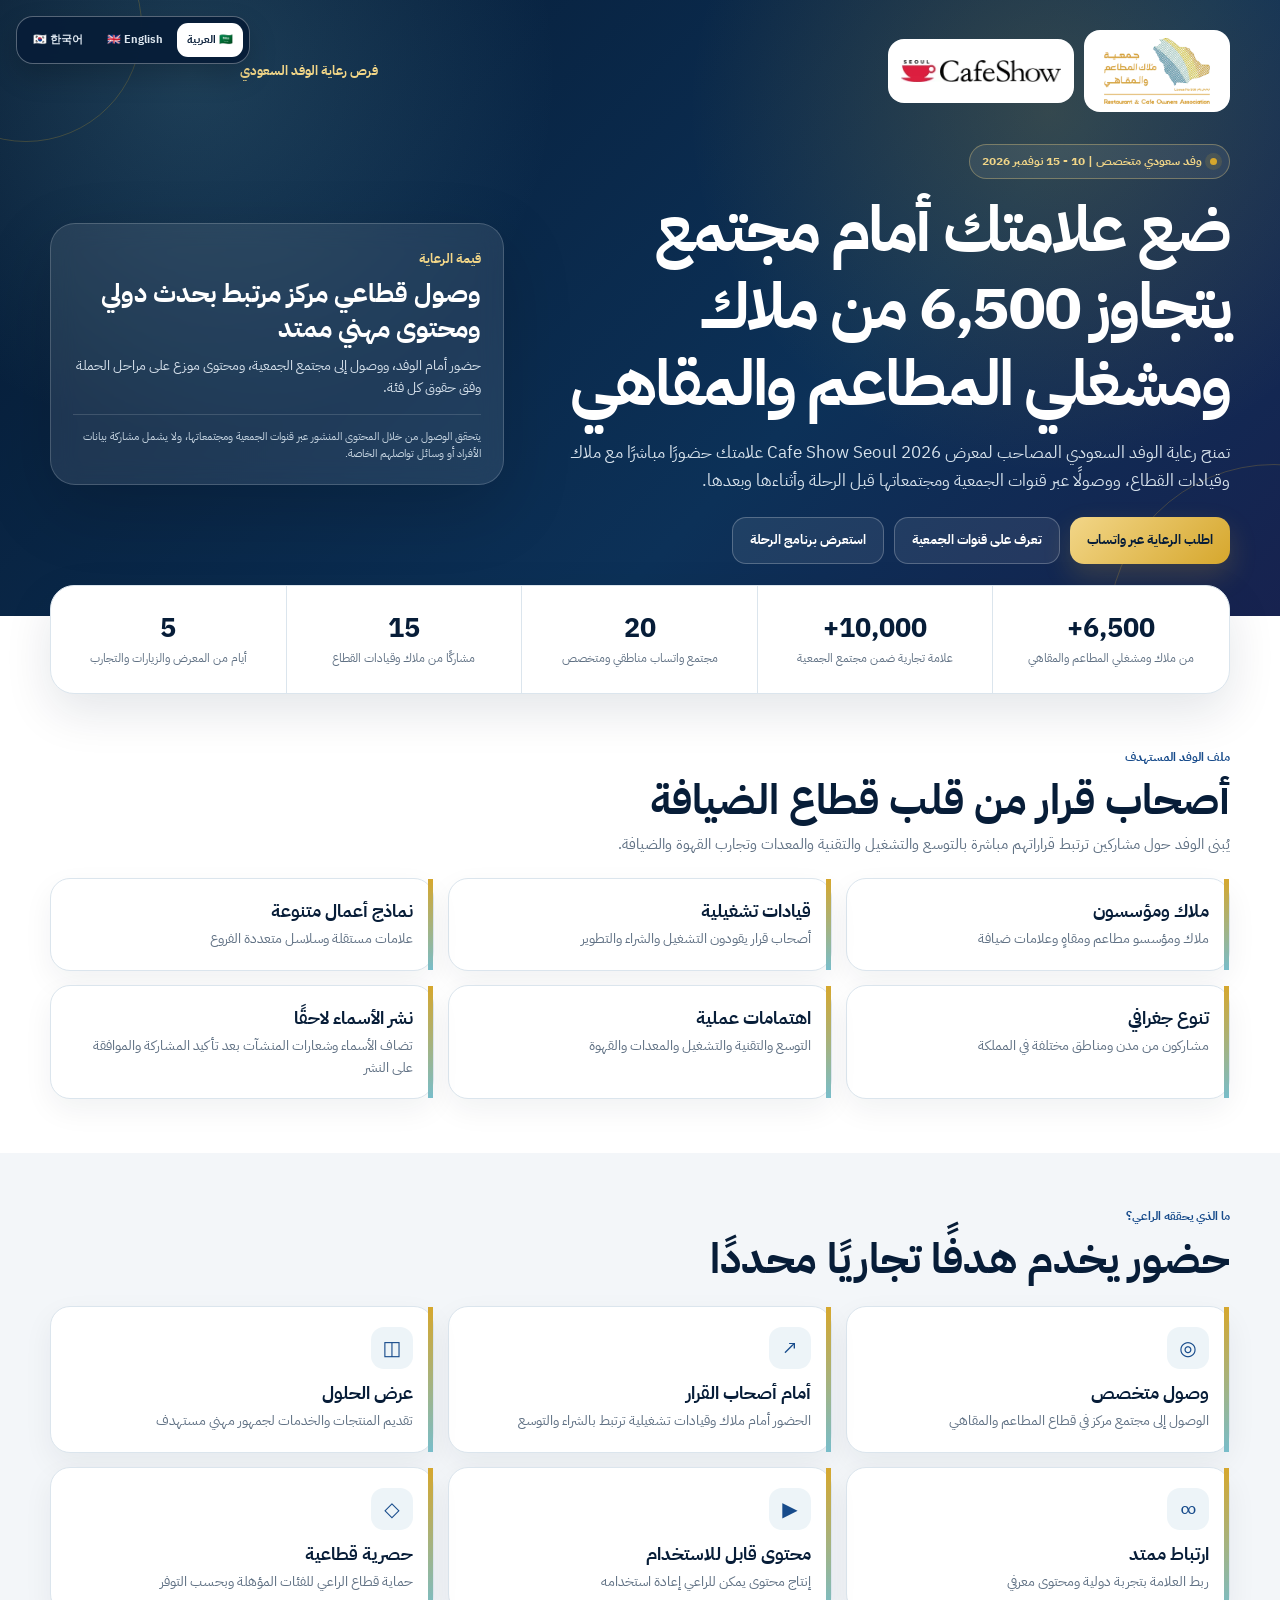
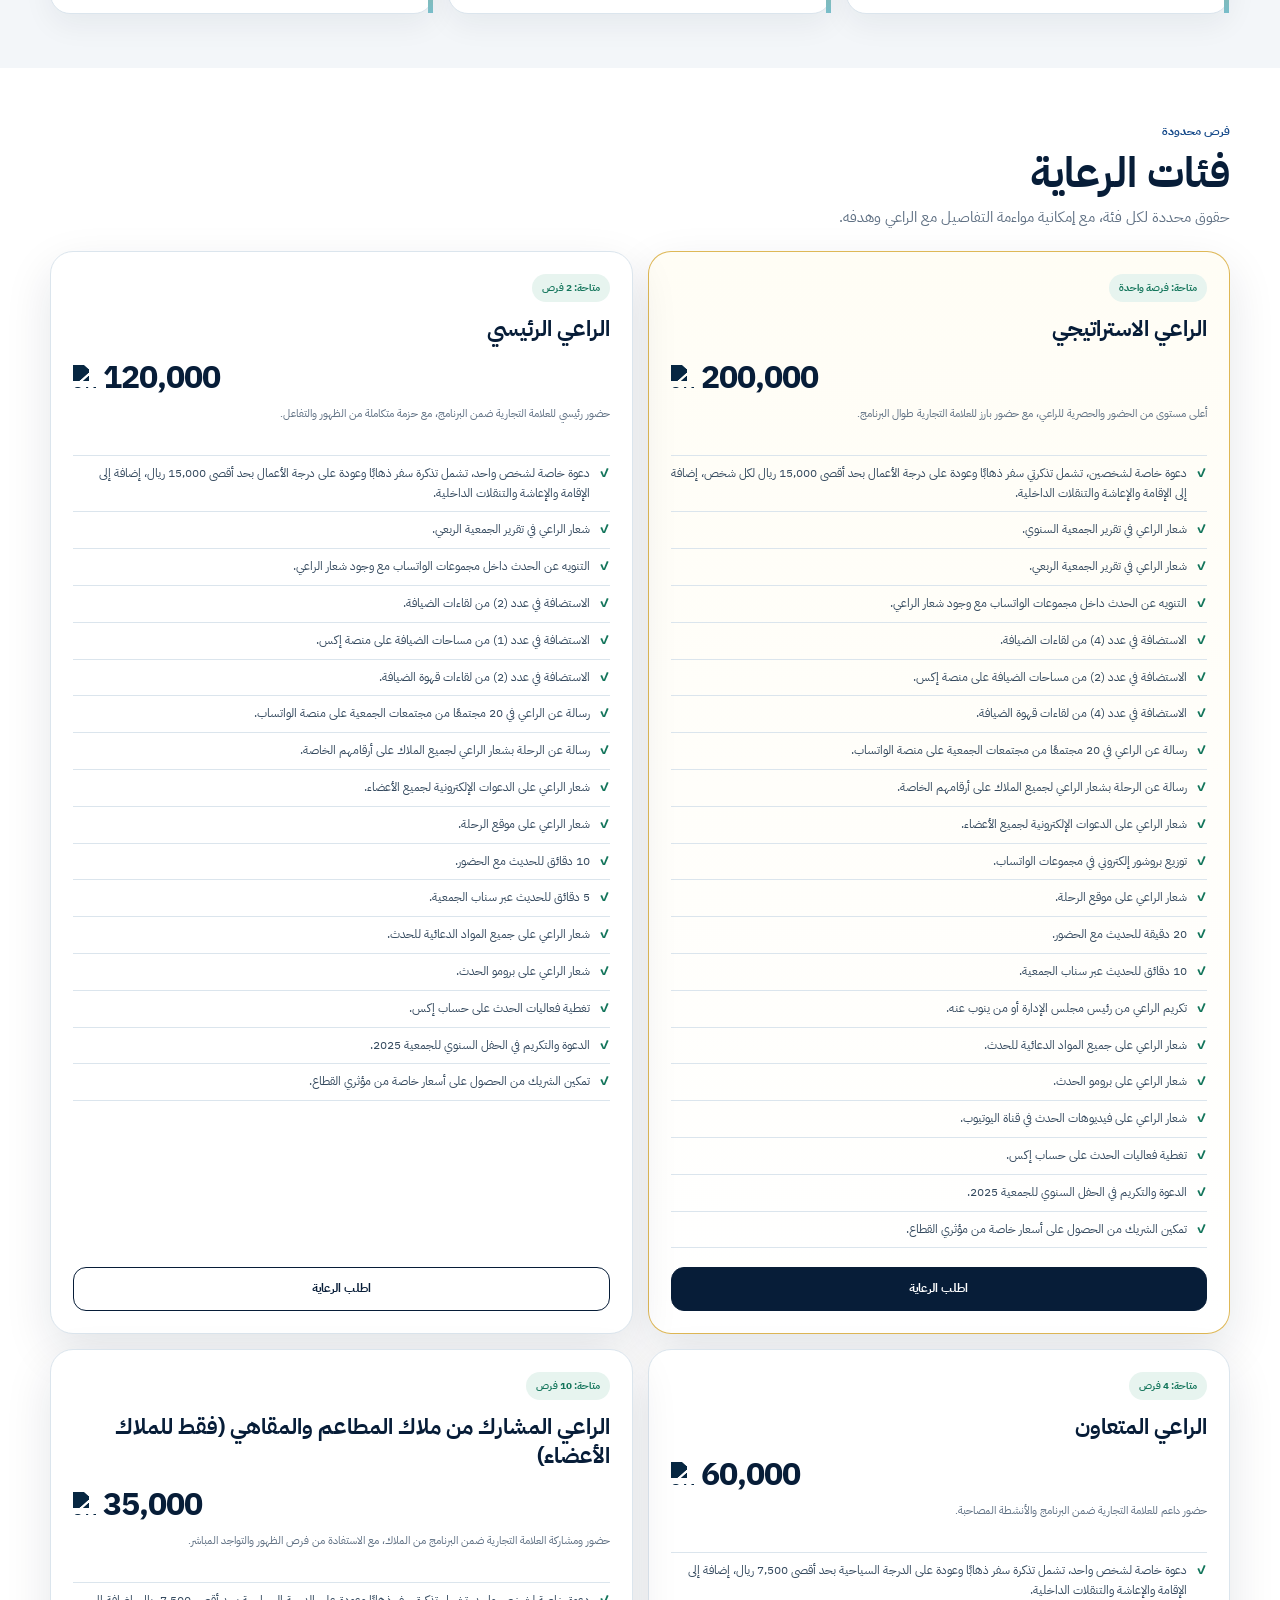
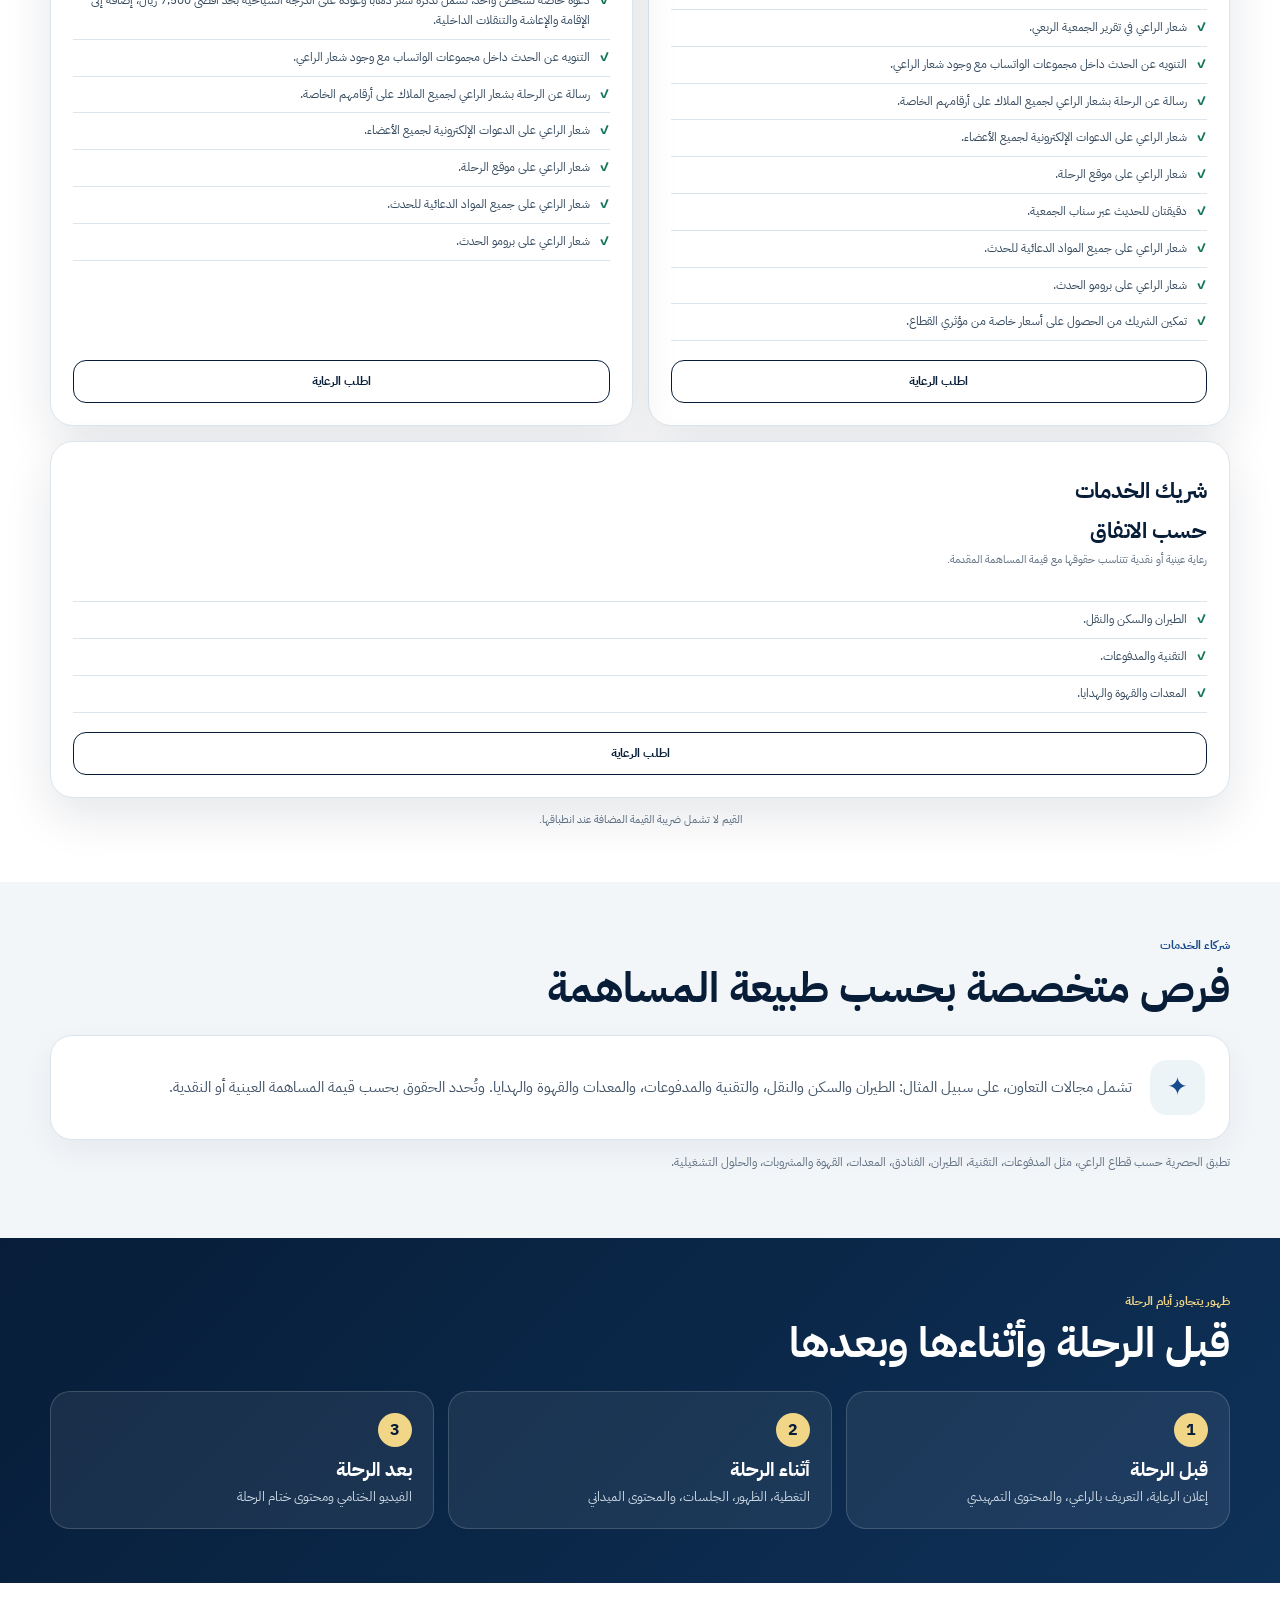
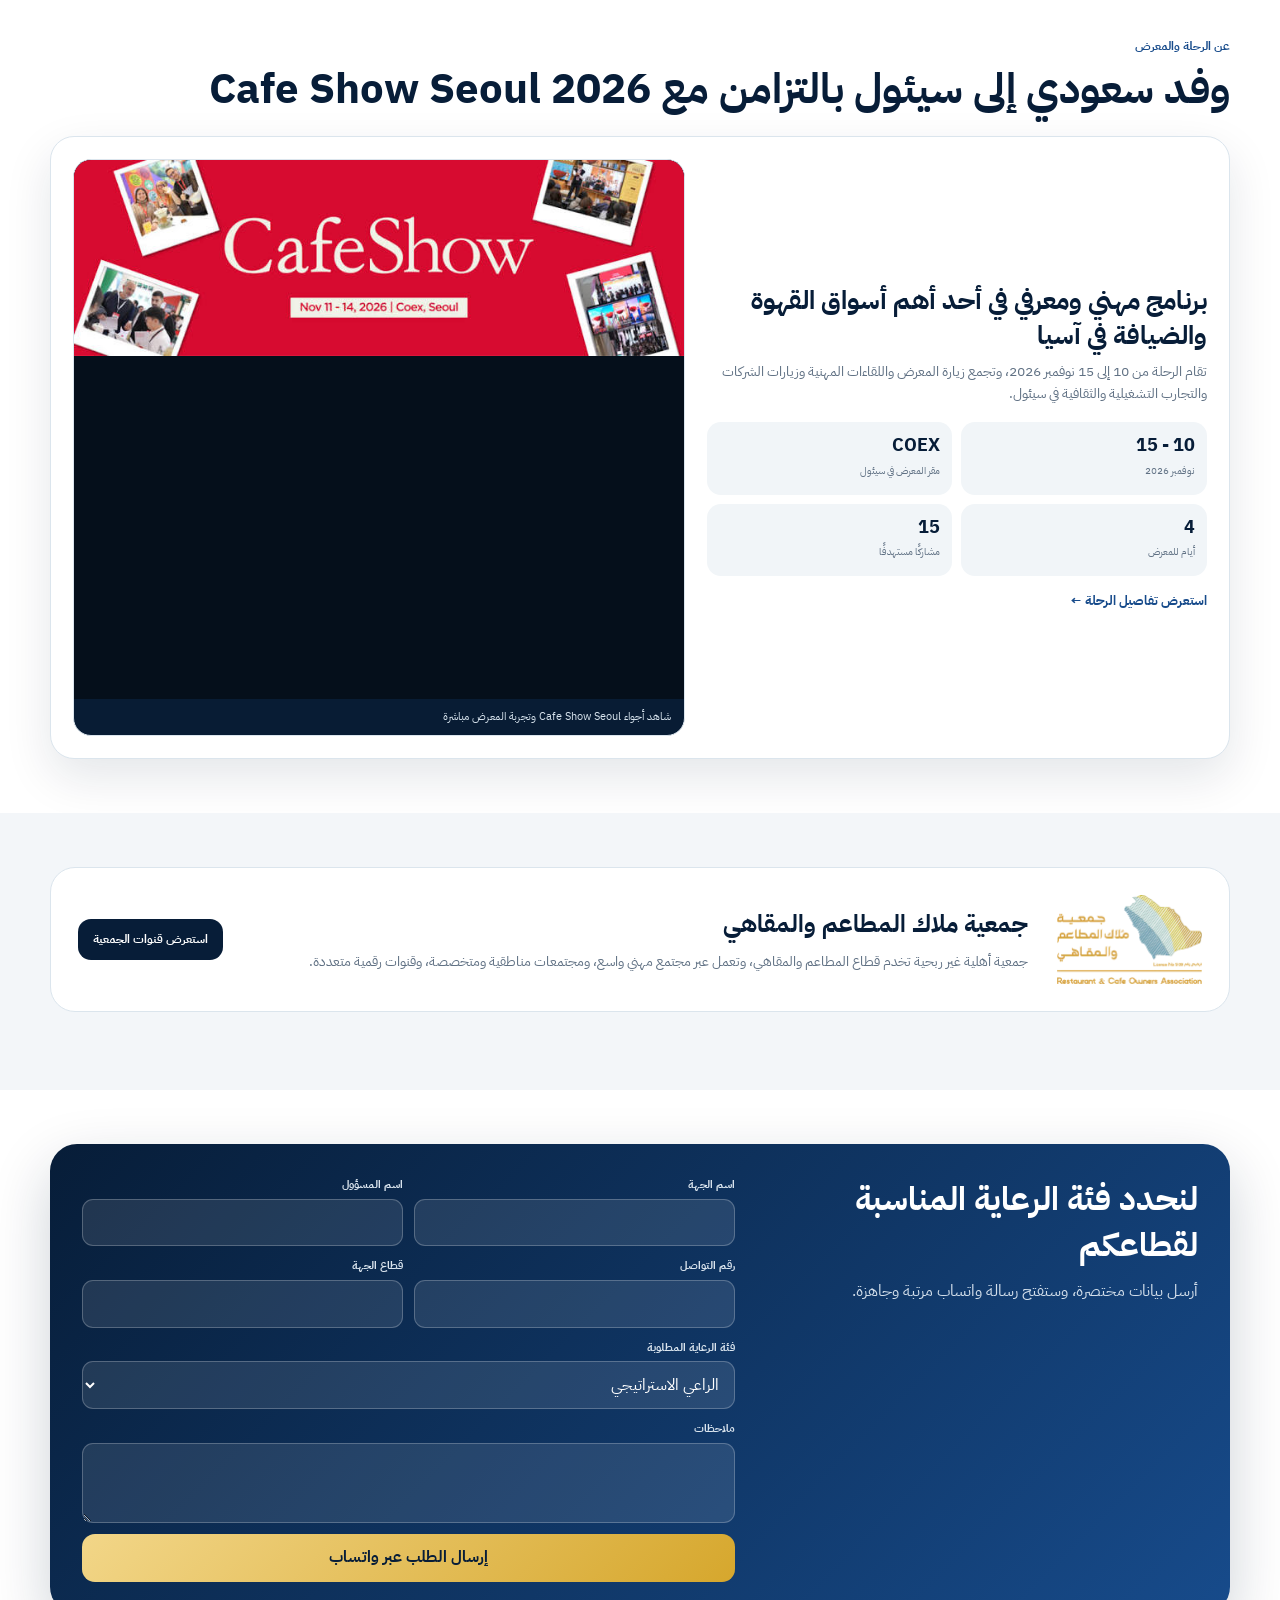
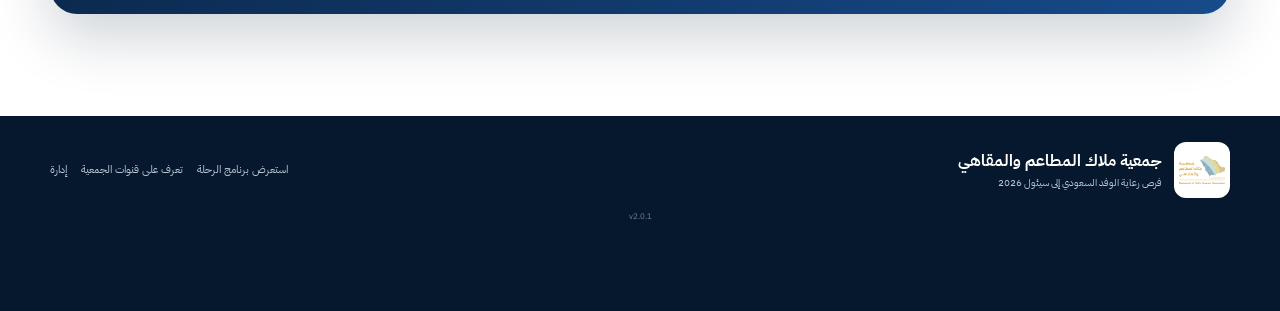
==== commit 305964c8: "Update sponsorship tiers and capped travel benefits" ====
--- a/index.html
+++ b/index.html
@@ -43,7 +43,7 @@
     section{padding:54px 0}.soft{background:var(--paper)}.dark{background:linear-gradient(135deg,var(--navy),var(--navy2));color:#fff}.section-head{display:grid;grid-template-columns:minmax(0,1fr) auto;gap:18px;align-items:end;margin-bottom:21px}.section-kicker{display:block;margin-bottom:5px;color:var(--blue);font-size:12px;font-weight:700}.dark .section-kicker{color:var(--gold2)}.section-head h2{margin:0;color:var(--navy);font-size:clamp(28px,4vw,42px);line-height:1.27;text-wrap:balance}.dark .section-head h2{color:#fff}.section-head p{max-width:790px;margin:7px 0 0;color:var(--muted);font-size:15px;line-height:1.58}.dark .section-head p{color:#cad7e3}
     .stats-section{position:relative;z-index:2;margin-top:-31px;padding:0}.stats-grid{display:grid;grid-template-columns:repeat(5,minmax(0,1fr));overflow:hidden;border:1px solid var(--line);border-radius:24px;background:#fff;box-shadow:var(--shadow)}.stat{padding:25px 14px;text-align:center;border-inline-start:1px solid var(--line)}.stat:first-child{border-inline-start:0}.stat strong{display:block;color:var(--navy);font-family:"IBM Plex Sans",sans-serif;font-size:27px;line-height:1.2}.stat span{display:block;margin-top:7px;color:var(--muted);font-size:11.5px;line-height:1.6}
     .profile-grid,.value-grid{display:grid;grid-template-columns:repeat(3,minmax(0,1fr));gap:14px}.profile-card,.value-card{position:relative;padding:20px;border:1px solid var(--line);border-radius:20px;background:#fff;box-shadow:0 11px 30px rgba(7,29,56,.06)}.profile-card:before,.value-card:before{content:"";position:absolute;inset-inline-start:0;top:0;width:5px;height:100%;background:linear-gradient(var(--gold),#78bdca)}.profile-card strong,.value-card h3{display:block;margin:0;color:var(--navy);font-size:18px;line-height:1.35}.profile-card span,.value-card p{display:block;margin:5px 0 0;color:var(--muted);font-size:14px;line-height:1.55}.value-icon{display:grid;place-items:center;width:42px;height:42px;margin-bottom:12px;border-radius:13px;background:#edf4f8;color:var(--blue);font-size:20px}
-    .packages{display:grid;grid-template-columns:repeat(4,minmax(0,1fr));gap:15px;align-items:stretch}.package{position:relative;display:flex;flex-direction:column;padding:22px;border:1px solid var(--line);border-radius:23px;background:#fff;box-shadow:var(--shadow)}.package.featured{border-color:rgba(214,167,45,.8);background:linear-gradient(180deg,#fffdf5,#fff)}.package-status{display:inline-flex;align-self:flex-start;padding:6px 10px;border-radius:999px;background:#e7f4ef;color:var(--green);font-size:10px;font-weight:700}.package-status.last{background:#fff1db;color:#84590a}.package-status.reserved,.package-status.closed{background:#f7e7eb;color:var(--red)}.package h3{margin:12px 0 0;color:var(--navy);font-size:22px;line-height:1.35}.price{display:flex;align-items:center;gap:7px;margin:7px 0 0;direction:ltr;color:var(--navy)}.price img{width:23px;height:23px;filter:brightness(0) saturate(100%) invert(14%) sepia(28%) saturate(1805%) hue-rotate(171deg) brightness(91%) contrast(101%)}.price bdi{font-family:"IBM Plex Sans",sans-serif;font-size:32px;font-weight:700;letter-spacing:-.03em}.price.agreement{direction:inherit;font-size:22px;font-weight:700}.package-cap{min-height:35px;margin-top:4px;color:var(--muted);font-size:11px;line-height:1.5}.package ul{display:grid;gap:0;margin:14px 0 19px;padding:0;list-style:none;border-top:1px solid var(--line)}.package li{position:relative;display:grid;grid-template-columns:minmax(0,1fr) auto;gap:8px;padding-block:8px;padding-inline:20px 0;border-bottom:1px solid var(--line);color:#34495e;font-size:11.5px;line-height:1.45}.package li:before{content:"✓";position:absolute;inset-inline-start:0;top:8px;color:var(--green);font-weight:700}.package-right-label{color:var(--muted)}.package-right-value{color:var(--navy);font-weight:700;text-align:end}.package li.service-right{display:block}.package-cta{margin-top:auto;padding:11px 13px;border:1px solid var(--navy);border-radius:13px;color:var(--navy);text-align:center;text-decoration:none;font-size:12px;font-weight:700}.featured .package-cta{background:var(--navy);color:#fff}.tax-note{margin:13px 0 0;color:var(--muted);font-size:11px;text-align:center}
+    .packages{display:grid;grid-template-columns:repeat(2,minmax(0,1fr));gap:15px;align-items:stretch}.package.service{grid-column:1/-1}.package{position:relative;display:flex;flex-direction:column;padding:22px;border:1px solid var(--line);border-radius:23px;background:#fff;box-shadow:var(--shadow)}.package.featured{border-color:rgba(214,167,45,.8);background:linear-gradient(180deg,#fffdf5,#fff)}.package-status{display:inline-flex;align-self:flex-start;padding:6px 10px;border-radius:999px;background:#e7f4ef;color:var(--green);font-size:10px;font-weight:700}.package-status.last{background:#fff1db;color:#84590a}.package-status.reserved,.package-status.closed{background:#f7e7eb;color:var(--red)}.package h3{margin:12px 0 0;color:var(--navy);font-size:22px;line-height:1.35}.price{display:flex;align-items:center;gap:7px;margin:7px 0 0;direction:ltr;color:var(--navy)}.price img{width:23px;height:23px;filter:brightness(0) saturate(100%) invert(14%) sepia(28%) saturate(1805%) hue-rotate(171deg) brightness(91%) contrast(101%)}.price bdi{font-family:"IBM Plex Sans",sans-serif;font-size:32px;font-weight:700;letter-spacing:-.03em}.price.agreement{direction:inherit;font-size:22px;font-weight:700}.package-cap{min-height:35px;margin-top:4px;color:var(--muted);font-size:11px;line-height:1.5}.package ul{display:grid;gap:0;margin:14px 0 19px;padding:0;list-style:none;border-top:1px solid var(--line)}.package li{position:relative;display:block;padding-block:8px;padding-inline:20px 0;border-bottom:1px solid var(--line);color:#34495e;font-size:12px;line-height:1.65}.package li:before{content:"✓";position:absolute;inset-inline-start:0;top:8px;color:var(--green);font-weight:700}.package-right-label{color:var(--muted)}.package-right-value{color:var(--navy);font-weight:700;text-align:end}.package li.service-right{display:block}.package-cta{margin-top:auto;padding:11px 13px;border:1px solid var(--navy);border-radius:13px;color:var(--navy);text-align:center;text-decoration:none;font-size:12px;font-weight:700}.featured .package-cta{background:var(--navy);color:#fff}.tax-note{margin:13px 0 0;color:var(--muted);font-size:11px;text-align:center}
     .matrix-wrap{overflow:hidden;border:1px solid rgba(255,255,255,.16);border-radius:23px;background:rgba(255,255,255,.07)}table{width:100%;border-collapse:collapse}th,td{padding:14px 15px;border-bottom:1px solid rgba(255,255,255,.12);text-align:center;font-size:12px}th:first-child,td:first-child{text-align:start}thead th{color:var(--gold2);font-weight:700}tbody tr:last-child td{border-bottom:0}.mobile-rights{display:none}.right-card{padding:16px;border:1px solid rgba(255,255,255,.16);border-radius:17px;background:rgba(255,255,255,.07)}.right-card summary{cursor:pointer;color:var(--gold2);font-weight:700}.right-card dl{display:grid;gap:10px;margin:15px 0 0}.right-card dl div{display:grid;grid-template-columns:1fr auto;gap:12px;border-top:1px solid rgba(255,255,255,.12);padding-top:9px}.right-card dt{color:#cbd8e4;font-size:12px}.right-card dd{margin:0;color:#fff;font-size:12px;font-weight:700}
     .special-box{display:grid;grid-template-columns:auto minmax(0,1fr);gap:18px;align-items:center;padding:24px;border:1px solid var(--line);border-radius:22px;background:#fff;box-shadow:0 11px 30px rgba(7,29,56,.06)}.special-icon{display:grid;place-items:center;width:55px;height:55px;border-radius:17px;background:#edf4f8;color:var(--blue);font-size:25px}.special-box p{margin:0;color:#405367;font-size:15px}.exclusivity{margin-top:13px;color:var(--muted);font-size:12px}
     .phase-grid{display:grid;grid-template-columns:repeat(3,minmax(0,1fr));gap:14px}.phase{padding:21px;border:1px solid rgba(255,255,255,.16);border-radius:20px;background:rgba(255,255,255,.07)}.phase span{display:grid;place-items:center;width:34px;height:34px;border-radius:50%;background:var(--gold2);color:var(--navy);font-family:"IBM Plex Sans";font-weight:700}.phase h3{margin:10px 0 0;font-size:19px;line-height:1.35}.phase p{margin:5px 0 0;color:#cbd8e4;font-size:13px;line-height:1.55}
@@ -138,12 +138,6 @@
       <p class="tax-note" data-i18n="taxNote">القيم لا تشمل ضريبة القيمة المضافة عند انطباقها.</p>
     </div></section>
 
-    <section class="dark" id="rights"><div class="container">
-      <div class="section-head"><div><span class="section-kicker" data-i18n="rightsKicker">حقوق قابلة للقياس</span><h2 data-i18n="rightsTitle">مقارنة فئات الرعاية</h2></div></div>
-      <div class="matrix-wrap" id="rightsTable"></div>
-      <div class="mobile-rights" id="mobileRights"></div>
-    </div></section>
-
     <section class="soft" id="specialized"><div class="container">
       <div class="section-head"><div><span class="section-kicker" data-i18n="specialKicker">شركاء الخدمات</span><h2 data-i18n="specialTitle">فرص متخصصة بحسب طبيعة المساهمة</h2></div></div>
       <div class="special-box"><span class="special-icon">✦</span><p id="specialText"></p></div>
@@ -220,28 +214,24 @@
 
   <script>
   const COPY={
-    ar:{sponsorshipFile:'فرص رعاية الوفد السعودي',eyebrow:'وفد سعودي متخصص | 10 - 15 نوفمبر 2026',heroTitle:'ضع علامتك أمام مجتمع يتجاوز 6,500 من ملاك ومشغلي المطاعم والمقاهي',heroLead:'تمنح رعاية الوفد السعودي المصاحب لمعرض Cafe Show Seoul 2026 علامتك حضورًا مباشرًا مع ملاك وقيادات القطاع، ووصولًا عبر قنوات الجمعية ومجتمعاتها قبل الرحلة وأثناءها وبعدها.',requestSponsorship:'اطلب الرعاية عبر واتساب',associationChannels:'تعرف على قنوات الجمعية',tripProgram:'استعرض برنامج الرحلة',reachLabel:'قيمة الرعاية',reachTitle:'وصول قطاعي مركز مرتبط بحدث دولي ومحتوى مهني ممتد',reachCopy:'حضور أمام الوفد، ووصول إلى مجتمع الجمعية، ومحتوى موزع على مراحل الحملة وفق حقوق كل فئة.',privacyNote:'يتحقق الوصول من خلال المحتوى المنشور عبر قنوات الجمعية ومجتمعاتها، ولا يشمل مشاركة بيانات الأفراد أو وسائل تواصلهم الخاصة.',stat1:'من ملاك ومشغلي المطاعم والمقاهي',stat2:'علامة تجارية ضمن مجتمع الجمعية',stat3:'مجتمع واتساب مناطقي ومتخصص',stat4:'مشاركًا من ملاك وقيادات القطاع',stat5:'أيام من المعرض والزيارات والتجارب',profileKicker:'ملف الوفد المستهدف',profileTitle:'أصحاب قرار من قلب قطاع الضيافة',profileIntro:'يُبنى الوفد حول مشاركين ترتبط قراراتهم مباشرة بالتوسع والتشغيل والتقنية والمعدات وتجارب القهوة والضيافة.',profile1Title:'ملاك ومؤسسون',profile1Copy:'ملاك ومؤسسو مطاعم ومقاهٍ وعلامات ضيافة',profile2Title:'قيادات تشغيلية',profile2Copy:'أصحاب قرار يقودون التشغيل والشراء والتطوير',profile3Title:'نماذج أعمال متنوعة',profile3Copy:'علامات مستقلة وسلاسل متعددة الفروع',profile4Title:'تنوع جغرافي',profile4Copy:'مشاركون من مدن ومناطق مختلفة في المملكة',profile5Title:'اهتمامات عملية',profile5Copy:'التوسع والتقنية والتشغيل والمعدات والقهوة',profile6Title:'نشر الأسماء لاحقًا',profile6Copy:'تضاف الأسماء وشعارات المنشآت بعد تأكيد المشاركة والموافقة على النشر',valueKicker:'ما الذي يحققه الراعي؟',valueTitle:'حضور يخدم هدفًا تجاريًا محددًا',value1Title:'وصول متخصص',value1Copy:'الوصول إلى مجتمع مركز في قطاع المطاعم والمقاهي',value2Title:'أمام أصحاب القرار',value2Copy:'الحضور أمام ملاك وقيادات تشغيلية ترتبط بالشراء والتوسع',value3Title:'عرض الحلول',value3Copy:'تقديم المنتجات والخدمات لجمهور مهني مستهدف',value4Title:'ارتباط ممتد',value4Copy:'ربط العلامة بتجربة دولية ومحتوى معرفي',value5Title:'محتوى قابل للاستخدام',value5Copy:'إنتاج محتوى يمكن للراعي إعادة استخدامه',value6Title:'حصرية قطاعية',value6Copy:'حماية قطاع الراعي للفئات المؤهلة وبحسب التوفر',packagesKicker:'فرص محدودة',packagesTitle:'فئات الرعاية',packagesIntro:'حقوق محددة لكل فئة، مع إمكانية مواءمة التفاصيل مع قطاع الراعي وهدفه.',taxNote:'القيم لا تشمل ضريبة القيمة المضافة عند انطباقها.',rightsKicker:'حقوق قابلة للقياس',rightsTitle:'مقارنة فئات الرعاية',specialKicker:'شركاء الخدمات',specialTitle:'فرص متخصصة بحسب طبيعة المساهمة',exclusivityCopy:'تطبق الحصرية حسب قطاع الراعي، مثل المدفوعات، التقنية، الطيران، الفنادق، المعدات، القهوة والمشروبات، والحلول التشغيلية.',campaignKicker:'ظهور يتجاوز أيام الرحلة',campaignTitle:'قبل الرحلة وأثناءها وبعدها',beforeTitle:'قبل الرحلة',beforeCopy:'إعلان الرعاية، التعريف بالراعي، والمحتوى التمهيدي',duringTitle:'أثناء الرحلة',duringCopy:'التغطية، الظهور، الجلسات، والمحتوى الميداني',afterTitle:'بعد الرحلة',afterCopy:'الفيديو الختامي ومحتوى ختام الرحلة',tripKicker:'عن الرحلة والمعرض',tripTitle:'وفد سعودي إلى سيئول بالتزامن مع Cafe Show Seoul 2026',tripBoxTitle:'برنامج مهني ومعرفي في أحد أهم أسواق القهوة والضيافة في آسيا',tripBoxCopy:'تقام الرحلة من 10 إلى 15 نوفمبر 2026، وتجمع زيارة المعرض واللقاءات المهنية وزيارات الشركات والتجارب التشغيلية والثقافية في سيئول.',viewTripDetails:'استعرض تفاصيل الرحلة ←',videoCaption:'شاهد أجواء Cafe Show Seoul وتجربة المعرض مباشرة',tripFact1:'نوفمبر 2026',tripFact2:'مقر المعرض في سيئول',tripFact3:'أيام للمعرض',tripFact4:'مشاركًا مستهدفًا',associationTitle:'جمعية ملاك المطاعم والمقاهي',associationCopy:'جمعية أهلية غير ربحية تخدم قطاع المطاعم والمقاهي، وتعمل عبر مجتمع مهني واسع، ومجتمعات مناطقية ومتخصصة، وقنوات رقمية متعددة.',viewChannels:'استعرض قنوات الجمعية',contactTitle:'لنحدد فئة الرعاية المناسبة لقطاعكم',contactCopy:'أرسل بيانات مختصرة، وستفتح رسالة واتساب مرتبة وجاهزة.',companyLabel:'اسم الجهة',contactNameLabel:'اسم المسؤول',phoneLabel:'رقم التواصل',sectorLabel:'قطاع الجهة',tierLabel:'فئة الرعاية المطلوبة',notesLabel:'ملاحظات',sendWhatsapp:'إرسال الطلب عبر واتساب',footerCopy:'فرص رعاية الوفد السعودي إلى سيئول 2026',available:'متاحة',last:'فرصة أخيرة',reserved:'محجوزة',closed:'مغلقة',opportunityOne:'فرصة واحدة',opportunities:'فرص',byAgreement:'حسب الاتفاق',requestPackage:'اطلب الرعاية',benefit:'الحق',whatsappIntro:'السلام عليكم، أرغب في مناقشة رعاية الوفد السعودي المصاحب لمعرض Cafe Show Seoul 2026.',formIntro:'السلام عليكم، أرغب في طلب رعاية الوفد السعودي المصاحب لمعرض Cafe Show Seoul 2026.',formCompany:'الجهة',formName:'المسؤول',formPhone:'رقم التواصل',formSector:'القطاع',formTier:'فئة الرعاية',formNotes:'ملاحظات'},
+    ar:{sponsorshipFile:'فرص رعاية الوفد السعودي',eyebrow:'وفد سعودي متخصص | 10 - 15 نوفمبر 2026',heroTitle:'ضع علامتك أمام مجتمع يتجاوز 6,500 من ملاك ومشغلي المطاعم والمقاهي',heroLead:'تمنح رعاية الوفد السعودي المصاحب لمعرض Cafe Show Seoul 2026 علامتك حضورًا مباشرًا مع ملاك وقيادات القطاع، ووصولًا عبر قنوات الجمعية ومجتمعاتها قبل الرحلة وأثناءها وبعدها.',requestSponsorship:'اطلب الرعاية عبر واتساب',associationChannels:'تعرف على قنوات الجمعية',tripProgram:'استعرض برنامج الرحلة',reachLabel:'قيمة الرعاية',reachTitle:'وصول قطاعي مركز مرتبط بحدث دولي ومحتوى مهني ممتد',reachCopy:'حضور أمام الوفد، ووصول إلى مجتمع الجمعية، ومحتوى موزع على مراحل الحملة وفق حقوق كل فئة.',privacyNote:'يتحقق الوصول من خلال المحتوى المنشور عبر قنوات الجمعية ومجتمعاتها، ولا يشمل مشاركة بيانات الأفراد أو وسائل تواصلهم الخاصة.',stat1:'من ملاك ومشغلي المطاعم والمقاهي',stat2:'علامة تجارية ضمن مجتمع الجمعية',stat3:'مجتمع واتساب مناطقي ومتخصص',stat4:'مشاركًا من ملاك وقيادات القطاع',stat5:'أيام من المعرض والزيارات والتجارب',profileKicker:'ملف الوفد المستهدف',profileTitle:'أصحاب قرار من قلب قطاع الضيافة',profileIntro:'يُبنى الوفد حول مشاركين ترتبط قراراتهم مباشرة بالتوسع والتشغيل والتقنية والمعدات وتجارب القهوة والضيافة.',profile1Title:'ملاك ومؤسسون',profile1Copy:'ملاك ومؤسسو مطاعم ومقاهٍ وعلامات ضيافة',profile2Title:'قيادات تشغيلية',profile2Copy:'أصحاب قرار يقودون التشغيل والشراء والتطوير',profile3Title:'نماذج أعمال متنوعة',profile3Copy:'علامات مستقلة وسلاسل متعددة الفروع',profile4Title:'تنوع جغرافي',profile4Copy:'مشاركون من مدن ومناطق مختلفة في المملكة',profile5Title:'اهتمامات عملية',profile5Copy:'التوسع والتقنية والتشغيل والمعدات والقهوة',profile6Title:'نشر الأسماء لاحقًا',profile6Copy:'تضاف الأسماء وشعارات المنشآت بعد تأكيد المشاركة والموافقة على النشر',valueKicker:'ما الذي يحققه الراعي؟',valueTitle:'حضور يخدم هدفًا تجاريًا محددًا',value1Title:'وصول متخصص',value1Copy:'الوصول إلى مجتمع مركز في قطاع المطاعم والمقاهي',value2Title:'أمام أصحاب القرار',value2Copy:'الحضور أمام ملاك وقيادات تشغيلية ترتبط بالشراء والتوسع',value3Title:'عرض الحلول',value3Copy:'تقديم المنتجات والخدمات لجمهور مهني مستهدف',value4Title:'ارتباط ممتد',value4Copy:'ربط العلامة بتجربة دولية ومحتوى معرفي',value5Title:'محتوى قابل للاستخدام',value5Copy:'إنتاج محتوى يمكن للراعي إعادة استخدامه',value6Title:'حصرية قطاعية',value6Copy:'حماية قطاع الراعي للفئات المؤهلة وبحسب التوفر',packagesKicker:'فرص محدودة',packagesTitle:'فئات الرعاية',packagesIntro:'حقوق محددة لكل فئة، مع إمكانية مواءمة التفاصيل مع الراعي وهدفه.',taxNote:'القيم لا تشمل ضريبة القيمة المضافة عند انطباقها.',rightsKicker:'حقوق قابلة للقياس',rightsTitle:'مقارنة فئات الرعاية',specialKicker:'شركاء الخدمات',specialTitle:'فرص متخصصة بحسب طبيعة المساهمة',exclusivityCopy:'تطبق الحصرية حسب قطاع الراعي، مثل المدفوعات، التقنية، الطيران، الفنادق، المعدات، القهوة والمشروبات، والحلول التشغيلية.',campaignKicker:'ظهور يتجاوز أيام الرحلة',campaignTitle:'قبل الرحلة وأثناءها وبعدها',beforeTitle:'قبل الرحلة',beforeCopy:'إعلان الرعاية، التعريف بالراعي، والمحتوى التمهيدي',duringTitle:'أثناء الرحلة',duringCopy:'التغطية، الظهور، الجلسات، والمحتوى الميداني',afterTitle:'بعد الرحلة',afterCopy:'الفيديو الختامي ومحتوى ختام الرحلة',tripKicker:'عن الرحلة والمعرض',tripTitle:'وفد سعودي إلى سيئول بالتزامن مع Cafe Show Seoul 2026',tripBoxTitle:'برنامج مهني ومعرفي في أحد أهم أسواق القهوة والضيافة في آسيا',tripBoxCopy:'تقام الرحلة من 10 إلى 15 نوفمبر 2026، وتجمع زيارة المعرض واللقاءات المهنية وزيارات الشركات والتجارب التشغيلية والثقافية في سيئول.',viewTripDetails:'استعرض تفاصيل الرحلة ←',videoCaption:'شاهد أجواء Cafe Show Seoul وتجربة المعرض مباشرة',tripFact1:'نوفمبر 2026',tripFact2:'مقر المعرض في سيئول',tripFact3:'أيام للمعرض',tripFact4:'مشاركًا مستهدفًا',associationTitle:'جمعية ملاك المطاعم والمقاهي',associationCopy:'جمعية أهلية غير ربحية تخدم قطاع المطاعم والمقاهي، وتعمل عبر مجتمع مهني واسع، ومجتمعات مناطقية ومتخصصة، وقنوات رقمية متعددة.',viewChannels:'استعرض قنوات الجمعية',contactTitle:'لنحدد فئة الرعاية المناسبة لقطاعكم',contactCopy:'أرسل بيانات مختصرة، وستفتح رسالة واتساب مرتبة وجاهزة.',companyLabel:'اسم الجهة',contactNameLabel:'اسم المسؤول',phoneLabel:'رقم التواصل',sectorLabel:'قطاع الجهة',tierLabel:'فئة الرعاية المطلوبة',notesLabel:'ملاحظات',sendWhatsapp:'إرسال الطلب عبر واتساب',footerCopy:'فرص رعاية الوفد السعودي إلى سيئول 2026',available:'متاحة',last:'فرصة أخيرة',reserved:'محجوزة',closed:'مغلقة',opportunityOne:'فرصة واحدة',opportunities:'فرص',byAgreement:'حسب الاتفاق',requestPackage:'اطلب الرعاية',benefit:'الحق',whatsappIntro:'السلام عليكم، أرغب في مناقشة رعاية الوفد السعودي المصاحب لمعرض Cafe Show Seoul 2026.',formIntro:'السلام عليكم، أرغب في طلب رعاية الوفد السعودي المصاحب لمعرض Cafe Show Seoul 2026.',formCompany:'الجهة',formName:'المسؤول',formPhone:'رقم التواصل',formSector:'القطاع',formTier:'فئة الرعاية',formNotes:'ملاحظات'},
     en:{sponsorshipFile:'Saudi Delegation Sponsorship Opportunities',eyebrow:'Specialized Saudi delegation | 10–15 November 2026',heroTitle:'Put your brand in front of a community of 6,500+ restaurant and café owners and operators',heroLead:'Sponsoring the Saudi delegation alongside Cafe Show Seoul 2026 gives your brand direct access to business owners and industry leaders, plus sustained visibility across the Association’s channels and communities before, during and after the trip.',requestSponsorship:'Request sponsorship on WhatsApp',associationChannels:'Explore the Association’s channels',tripProgram:'View the trip program',reachLabel:'The opportunity',reachTitle:'Focused industry reach built around an international event and an extended content campaign',reachCopy:'Engage the delegation, reach the Association’s wider community and maintain visibility across each stage of the campaign, according to your sponsorship tier.',privacyNote:'Sponsor reach is delivered through content published on the Association’s channels and communities. Personal data and private contact details are never shared.',stat1:'restaurant and café owners and operators',stat2:'brands represented across the Association’s community',stat3:'regional and specialist WhatsApp communities',stat4:'delegates drawn from business ownership and leadership',stat5:'days of exhibitions, visits and industry experiences',profileKicker:'Who the delegation is designed for',profileTitle:'Decision-makers from across the hospitality sector',profileIntro:'The delegation brings together people whose day-to-day decisions shape expansion, operations, technology adoption, equipment purchasing and guest experience.',profile1Title:'Owners and founders',profile1Copy:'Founders and owners of restaurants, cafés and hospitality brands',profile2Title:'Operating leaders',profile2Copy:'Decision-makers responsible for operations, purchasing and development',profile3Title:'Different business models',profile3Copy:'Independent concepts and multi-unit groups',profile4Title:'National representation',profile4Copy:'Participants from different cities and regions across Saudi Arabia',profile5Title:'Commercial priorities',profile5Copy:'Expansion, technology, operations, equipment and coffee',profile6Title:'Confirmed profiles to follow',profile6Copy:'Participant names and business logos will be added after confirmation and consent to publish',valueKicker:'What does a sponsor gain?',valueTitle:'A presence designed around a clear commercial objective',value1Title:'Relevant reach',value1Copy:'Access to a concentrated restaurant and café business community',value2Title:'Decision-maker visibility',value2Copy:'Presence among owners and operating leaders who influence purchasing and expansion',value3Title:'Solution discovery',value3Copy:'A focused setting to introduce products and services to a professional audience',value4Title:'Extended association',value4Copy:'Connect your brand with an international experience and practical industry content',value5Title:'Reusable content',value5Copy:'Create campaign assets your brand can continue to use',value6Title:'Sector exclusivity',value6Copy:'Category protection for qualifying tiers, subject to availability',packagesKicker:'Limited opportunities',packagesTitle:'Sponsorship tiers',packagesIntro:'Each tier carries defined rights, with room to align the execution to the sponsor’s sector and business objective.',taxNote:'Prices exclude VAT where applicable.',rightsKicker:'Measurable rights',rightsTitle:'Sponsorship tier comparison',specialKicker:'Service partners',specialTitle:'Specialist opportunities shaped around the contribution',exclusivityCopy:'Exclusivity is applied by sponsor category, such as payments, technology, aviation, accommodation, equipment, coffee and beverages, or operating solutions.',campaignKicker:'Visibility beyond the travel dates',campaignTitle:'Before, during and after the trip',beforeTitle:'Before the trip',beforeCopy:'Sponsor announcement, brand introduction and campaign build-up',duringTitle:'During the trip',duringCopy:'Live coverage, brand presence, sessions and on-location content',afterTitle:'After the trip',afterCopy:'Closing video and post-trip content',tripKicker:'About the trip and exhibition',tripTitle:'A Saudi delegation to Seoul alongside Cafe Show Seoul 2026',tripBoxTitle:'A business and learning program in one of Asia’s most dynamic coffee and hospitality markets',tripBoxCopy:'Running from 10 to 15 November 2026, the trip combines the exhibition with business meetings, company visits and selected operating and cultural experiences in Seoul.',viewTripDetails:'Explore the full trip program →',videoCaption:'Watch the Cafe Show Seoul experience directly on this page',tripFact1:'November 2026',tripFact2:'the exhibition venue in Seoul',tripFact3:'exhibition days',tripFact4:'target delegates',associationTitle:'Restaurant & Cafe Owners Association',associationCopy:'A Saudi nonprofit serving the restaurant and café sector through a broad professional network, regional and specialist communities, and a growing portfolio of digital channels.',viewChannels:'Explore the Association’s channels',contactTitle:'Let’s identify the right sponsorship tier for your sector',contactCopy:'Share a few details and we will open a ready-to-send WhatsApp message.',companyLabel:'Organization',contactNameLabel:'Contact person',phoneLabel:'Phone number',sectorLabel:'Business sector',tierLabel:'Preferred sponsorship tier',notesLabel:'Notes',sendWhatsapp:'Send request on WhatsApp',footerCopy:'Saudi Delegation Sponsorship Opportunities | Seoul 2026',available:'Available',last:'Final opportunity',reserved:'Reserved',closed:'Closed',opportunityOne:'1 opportunity',opportunities:'opportunities',byAgreement:'By agreement',requestPackage:'Request sponsorship',benefit:'Entitlement',whatsappIntro:'Hello, I would like to discuss sponsorship of the Saudi delegation alongside Cafe Show Seoul 2026.',formIntro:'Hello, I would like to request sponsorship information for the Saudi delegation alongside Cafe Show Seoul 2026.',formCompany:'Organization',formName:'Contact person',formPhone:'Phone',formSector:'Sector',formTier:'Tier',formNotes:'Notes'},
     ko:{sponsorshipFile:'사우디 대표단 후원 제안',eyebrow:'사우디 F&B 전문 대표단 | 2026년 11월 10–15일',heroTitle:'6,500명 이상의 레스토랑·카페 오너 및 운영자 커뮤니티와 귀사의 브랜드를 연결하세요',heroLead:'Cafe Show Seoul 2026 연계 사우디 대표단 후원을 통해 업계 오너와 리더에게 직접 브랜드를 알리고, 방문 전·현장·방문 후까지 협회의 채널과 커뮤니티에서 지속적으로 노출할 수 있습니다.',requestSponsorship:'WhatsApp으로 후원 문의',associationChannels:'협회 채널 보기',tripProgram:'방문 프로그램 보기',reachLabel:'후원의 가치',reachTitle:'글로벌 전시회와 연계된 전문 타깃 도달 및 단계별 콘텐츠 노출',reachCopy:'대표단과의 직접 접점, 협회 커뮤니티 내 노출, 그리고 후원 등급에 따른 단계별 콘텐츠 권리를 제공합니다.',privacyNote:'후원사 노출은 협회 채널과 커뮤니티에 게시되는 콘텐츠를 통해 이루어지며, 개인 정보나 비공개 연락처는 제공하지 않습니다.',stat1:'레스토랑·카페 오너 및 운영자',stat2:'협회 커뮤니티와 연결된 브랜드',stat3:'지역별·전문 분야별 WhatsApp 커뮤니티',stat4:'오너 및 업계 리더로 구성된 대표단',stat5:'전시·기업 방문·산업 체험 일정',profileKicker:'대표단 구성',profileTitle:'사우디 호스피탈리티 산업의 의사결정자',profileIntro:'출점, 운영, 기술 도입, 장비 구매, 커피 및 고객 경험과 관련해 실제 의사결정을 내리는 참가자를 중심으로 대표단을 구성합니다.',profile1Title:'오너와 창업자',profile1Copy:'레스토랑·카페·호스피탈리티 브랜드의 오너 및 창업자',profile2Title:'운영 책임자',profile2Copy:'운영, 구매, 사업 개발을 책임지는 의사결정자',profile3Title:'다양한 사업 형태',profile3Copy:'독립 브랜드부터 다점포 체인까지',profile4Title:'다양한 지역',profile4Copy:'사우디아라비아 여러 도시와 지역에서 참가',profile5Title:'핵심 관심 분야',profile5Copy:'출점, 기술, 운영, 장비, 커피',profile6Title:'확정 프로필 추후 공개',profile6Copy:'참가 확정 및 공개 동의 후 참가자명과 브랜드 로고를 추가합니다',valueKicker:'후원사가 얻는 가치',valueTitle:'명확한 사업 목적에 맞춘 브랜드 접점',value1Title:'정확한 타깃 도달',value1Copy:'레스토랑·카페 업계에 집중된 비즈니스 커뮤니티와 연결',value2Title:'의사결정자 노출',value2Copy:'구매와 출점에 영향력을 가진 오너 및 운영 리더에게 브랜드 소개',value3Title:'솔루션 제안',value3Copy:'전문 타깃에게 제품과 서비스를 소개할 수 있는 환경',value4Title:'지속적인 브랜드 연계',value4Copy:'글로벌 현장 경험과 산업 인사이트 콘텐츠에 브랜드를 연결',value5Title:'재활용 가능한 콘텐츠',value5Copy:'후원사가 이후에도 활용할 수 있는 콘텐츠 자산 확보',value6Title:'업종 독점권',value6Copy:'해당 후원 등급에 한해 업종 독점권 제공 가능',packagesKicker:'한정 모집',packagesTitle:'후원 등급',packagesIntro:'등급별 권리를 명확히 제시하며, 후원사의 업종과 목표에 맞춰 실행 방식을 조율할 수 있습니다.',taxNote:'부가가치세가 적용되는 경우 별도입니다.',rightsKicker:'측정 가능한 권리',rightsTitle:'후원 등급별 제공 권리 비교',specialKicker:'서비스 파트너',specialTitle:'현금 또는 현물 기여에 맞춘 전문 파트너십',exclusivityCopy:'업종 독점권은 결제, 기술, 항공, 숙박, 장비, 커피·음료, 운영 솔루션 등 후원사 업종별로 적용합니다.',campaignKicker:'방문 기간을 넘어서는 노출',campaignTitle:'방문 전·현장·방문 후',beforeTitle:'방문 전',beforeCopy:'후원 발표, 브랜드 소개, 사전 콘텐츠',duringTitle:'방문 중',duringCopy:'현장 취재, 브랜드 노출, 세션 및 로케이션 콘텐츠',afterTitle:'방문 후',afterCopy:'하이라이트 영상 및 마무리 콘텐츠',tripKicker:'방문 프로그램 및 전시회',tripTitle:'Cafe Show Seoul 2026 연계 사우디 대표단',tripBoxTitle:'아시아의 주요 커피·호스피탈리티 시장에서 진행되는 비즈니스·인사이트 프로그램',tripBoxCopy:'2026년 11월 10일부터 15일까지 서울에서 전시회 참관, 비즈니스 미팅, 기업 방문, 운영 및 문화 체험을 함께 진행합니다.',viewTripDetails:'전체 방문 프로그램 보기 →',videoCaption:'Cafe Show Seoul 현장 분위기와 전시 경험을 영상으로 확인하세요',tripFact1:'2026년 11월',tripFact2:'서울 전시장',tripFact3:'전시회 운영일',tripFact4:'목표 참가 인원',associationTitle:'사우디 레스토랑·카페 오너 협회',associationCopy:'레스토랑·카페 산업을 지원하는 사우디 비영리 협회로, 폭넓은 업계 네트워크와 지역별·전문 분야별 커뮤니티, 다양한 디지털 채널을 운영합니다.',viewChannels:'협회 채널 보기',contactTitle:'귀사의 업종에 맞는 후원 등급을 함께 검토하겠습니다',contactCopy:'간단한 정보를 입력하면 WhatsApp 문의 메시지가 자동으로 준비됩니다.',companyLabel:'회사·기관명',contactNameLabel:'담당자명',phoneLabel:'연락처',sectorLabel:'업종',tierLabel:'희망 후원 등급',notesLabel:'문의 사항',sendWhatsapp:'WhatsApp으로 문의 보내기',footerCopy:'2026 서울 사우디 대표단 후원 제안',available:'모집 중',last:'마지막 1자리',reserved:'예약됨',closed:'마감',opportunityOne:'1개사',opportunities:'개사',byAgreement:'협의 후 결정',requestPackage:'후원 문의',benefit:'제공 권리',whatsappIntro:'안녕하세요. Cafe Show Seoul 2026 연계 사우디 대표단 후원에 대해 문의드립니다.',formIntro:'안녕하세요. Cafe Show Seoul 2026 연계 사우디 대표단 후원 자료를 요청드립니다.',formCompany:'회사·기관명',formName:'담당자',formPhone:'연락처',formSector:'업종',formTier:'후원 등급',formNotes:'문의 사항'}
   };
   const RIGHTS_LABELS={ar:['مقاعد ممثلي الراعي','منشورات رئيسية','قصص وتغطيات قصيرة','محتوى مرئي','رسائل عبر المجتمعات المستهدفة','جلسة تعريفية','ظهور الشعار','الظهور في الفيديو الختامي','حصرية قطاعية','محتوى مشترك'],en:['Sponsor delegate seats','Primary posts','Stories and short-form coverage','Video content','Messages to selected communities','Sponsor presentation','Logo placement','Closing-video presence','Sector exclusivity','Co-created content'],ko:['후원사 대표 참가석','주요 게시물','스토리·숏폼 현장 콘텐츠','영상 콘텐츠','타깃 커뮤니티 메시지','후원사 소개 세션','로고 노출','하이라이트 영상 노출','업종 독점권','공동 콘텐츠']};
-  const DEFAULT_STATE={packages:[
-    {id:'strategic',featured:true,name:{ar:'الراعي الاستراتيجي للوفد',en:'Strategic Delegation Sponsor',ko:'대표단 전략 후원사'},price:300000,opportunities:1,status:'available',cap:{ar:'أعلى مستوى من الحضور والحصرية القطاعية',en:'The highest level of visibility and category protection',ko:'최상위 브랜드 노출과 업종 독점권'},rights:{ar:['2','6','12','2 فيديو مستقل','3','30 دقيقة','بارز','بارز','نعم','أولوية'],en:['2','6','12','2 dedicated videos','3','30 minutes','Lead placement','Lead placement','Yes','Priority'],ko:['2석','6건','12건','단독 영상 2편','3회','30분','최상위 노출','최상위 노출','제공','우선 기획']}},
-    {id:'main',featured:false,name:{ar:'الراعي الرئيسي',en:'Main Sponsor',ko:'메인 후원사'},price:150000,opportunities:2,status:'available',cap:{ar:'حضور رئيسي مع مقعد وجلسة تعريفية',en:'Prominent presence with a delegate seat and presentation',ko:'대표 참가석과 소개 세션을 포함한 주요 노출'},rights:{ar:['1','4','8','1 فيديو مستقل','2','20 دقيقة','رئيسي','رئيسي','حسب التوفر','متاح'],en:['1','4','8','1 dedicated video','2','20 minutes','Prominent','Prominent','Subject to availability','Available'],ko:['1석','4건','8건','단독 영상 1편','2회','20분','주요 노출','주요 노출','가능 시 제공','기획 가능']}},
-    {id:'participant',featured:false,name:{ar:'الراعي المشارك',en:'Participating Sponsor',ko:'참여 후원사'},price:75000,opportunities:4,status:'available',cap:{ar:'وصول مركز وحضور ضمن مواد الحملة',en:'Focused reach and inclusion across selected campaign assets',ko:'타깃 접점과 주요 캠페인 콘텐츠 노출'},rights:{ar:['1','2','4','ضمن الفيديو الختامي','1','10 دقائق','مشارك','ضمن الرعاة','لا','محدود'],en:['1','2','4','Included in the closing video','1','10 minutes','Supporting placement','Sponsor group','No','Limited'],ko:['1석','2건','4건','하이라이트 영상 내 노출','1회','10분','참여 후원사 노출','후원사 그룹 노출','미제공','일부 가능']}},
-    {id:'service',featured:false,name:{ar:'شريك الخدمات',en:'Service Partner',ko:'서비스 파트너'},price:null,opportunities:0,status:'available',cap:{ar:'رعاية نقدية أو عينية تتناسب حقوقها مع قيمة المساهمة',en:'Cash or in-kind support with rights matched to the contribution',ko:'현금 또는 현물 기여 규모에 따라 권리 구성'},rights:{ar:['الطيران والسكن والنقل','التقنية والمدفوعات','المعدات والقهوة والهدايا'],en:['Aviation, accommodation and transport','Technology and payments','Equipment, coffee and delegate gifts'],ko:['항공·숙박·교통','기술·결제','장비·커피·대표단 기프트']}}
-  ],special:{ar:'تتوفر فرص محدودة لشركاء الطيران، والسكن، والنقل، والتقنية، والمدفوعات، والمعدات، والقهوة والهدايا، وتحدد الحقوق بحسب قيمة المساهمة النقدية أو العينية.',en:'A limited number of partnership opportunities are available across aviation, accommodation, transport, technology, payments, equipment, coffee and delegate gifting. Rights are matched to the value of the cash or in-kind contribution.',ko:'항공, 숙박, 교통, 기술, 결제, 장비, 커피 및 대표단 기프트 분야의 파트너를 한정 모집합니다. 제공 권리는 현금 또는 현물 기여 가치에 맞춰 협의합니다.'},logos:[]};
+  const STATE_SCHEMA_VERSION=2;
+  const DEFAULT_STATE={"schemaVersion":2,"packages":[{"id":"strategic","featured":true,"name":{"ar":"الراعي الاستراتيجي","en":"Strategic Sponsor","ko":"전략 후원사"},"price":200000,"opportunities":1,"status":"available","cap":{"ar":"أعلى مستوى من الحضور والحصرية للراعي، مع حضور بارز للعلامة التجارية طوال البرنامج.","en":"The highest level of sponsor visibility and exclusivity, with prominent brand presence throughout the program.","ko":"프로그램 전반에서 가장 높은 수준의 노출과 독점성을 제공하는 최상위 후원 등급입니다."},"rights":{"ar":["دعوة خاصة لشخصين، تشمل تذكرتي سفر ذهابًا وعودة على درجة الأعمال بحد أقصى 15,000 ريال لكل شخص، إضافة إلى الإقامة والإعاشة والتنقلات الداخلية.","شعار الراعي في تقرير الجمعية السنوي.","شعار الراعي في تقرير الجمعية الربعي.","التنويه عن الحدث داخل مجموعات الواتساب مع وجود شعار الراعي.","الاستضافة في عدد (4) من لقاءات الضيافة.","الاستضافة في عدد (2) من مساحات الضيافة على منصة إكس.","الاستضافة في عدد (4) من لقاءات قهوة الضيافة.","رسالة عن الراعي في 20 مجتمعًا من مجتمعات الجمعية على منصة الواتساب.","رسالة عن الرحلة بشعار الراعي لجميع الملاك على أرقامهم الخاصة.","شعار الراعي على الدعوات الإلكترونية لجميع الأعضاء.","توزيع بروشور إلكتروني في مجموعات الواتساب.","شعار الراعي على موقع الرحلة.","20 دقيقة للحديث مع الحضور.","10 دقائق للحديث عبر سناب الجمعية.","تكريم الراعي من رئيس مجلس الإدارة أو من ينوب عنه.","شعار الراعي على جميع المواد الدعائية للحدث.","شعار الراعي على برومو الحدث.","شعار الراعي على فيديوهات الحدث في قناة اليوتيوب.","تغطية فعاليات الحدث على حساب إكس.","الدعوة والتكريم في الحفل السنوي للجمعية 2025.","تمكين الشريك من الحصول على أسعار خاصة من مؤثري القطاع."],"en":["Two special invitations, including round-trip business-class airfare capped at SAR 15,000 per person, accommodation, meals, and local transportation.","Sponsor logo in the Association’s annual report.","Sponsor logo in the Association’s quarterly report.","Event announcements in WhatsApp groups featuring the sponsor logo.","Guest appearance in four Hospitality Meetings.","Guest appearance in two Hospitality Spaces on X.","Guest appearance in four Hospitality Coffee sessions.","A sponsor message shared across 20 Association communities on WhatsApp.","A trip message featuring the sponsor logo sent by the Association to all owners’ registered numbers.","Sponsor logo on electronic invitations sent to all members.","Distribution of an electronic brochure in WhatsApp groups.","Sponsor logo on the trip website.","20-minute speaking opportunity with attendees.","10-minute speaking feature on the Association’s Snapchat.","Recognition by the Chair of the Board or a designated representative.","Sponsor logo on all event promotional materials.","Sponsor logo in the event promo.","Sponsor logo on event videos published on YouTube.","Event coverage on the Association’s X account.","Invitation and recognition at the Association’s 2025 annual ceremony.","Access to preferential rates from sector influencers."],"ko":["2인 특별 초청: 1인당 최대 SAR 15,000의 비즈니스석 왕복 항공권, 숙박, 식사 및 현지 교통 포함.","협회 연례 보고서에 후원사 로고 게재.","협회 분기 보고서에 후원사 로고 게재.","후원사 로고를 포함한 WhatsApp 커뮤니티 행사 안내.","Hospitality Meetings 4회 게스트 참여.","X 플랫폼 Hospitality Spaces 2회 게스트 참여.","Hospitality Coffee 세션 4회 게스트 참여.","협회 WhatsApp 커뮤니티 20곳에 후원사 소개 메시지 배포.","협회가 등록된 오너 연락처에 후원사 로고가 포함된 방문 안내 메시지 발송.","전체 회원 대상 전자 초청장에 후원사 로고 게재.","WhatsApp 그룹에 전자 브로슈어 배포.","방문 프로그램 웹사이트에 후원사 로고 게재.","참가자 대상 20분 발표 기회.","협회 Snapchat에서 10분 소개.","이사장 또는 지정 대리인의 공식 감사패 수여.","행사 전체 홍보물에 후원사 로고 게재.","행사 프로모션 영상에 후원사 로고 게재.","YouTube 행사 영상에 후원사 로고 게재.","협회 X 계정에서 행사 활동 취재.","협회 2025 연례 행사 초청 및 공식 감사.","업계 인플루언서 우대 요금 이용 지원."]}},{"id":"main","featured":false,"name":{"ar":"الراعي الرئيسي","en":"Main Sponsor","ko":"메인 후원사"},"price":120000,"opportunities":2,"status":"available","cap":{"ar":"حضور رئيسي للعلامة التجارية ضمن البرنامج، مع حزمة متكاملة من الظهور والتفاعل.","en":"Prominent brand presence across the program with a comprehensive visibility and engagement package.","ko":"프로그램 전반에서 핵심 브랜드 노출과 참여 기회를 제공하는 후원 등급입니다."},"rights":{"ar":["دعوة خاصة لشخص واحد، تشمل تذكرة سفر ذهابًا وعودة على درجة الأعمال بحد أقصى 15,000 ريال، إضافة إلى الإقامة والإعاشة والتنقلات الداخلية.","شعار الراعي في تقرير الجمعية الربعي.","التنويه عن الحدث داخل مجموعات الواتساب مع وجود شعار الراعي.","الاستضافة في عدد (2) من لقاءات الضيافة.","الاستضافة في عدد (1) من مساحات الضيافة على منصة إكس.","الاستضافة في عدد (2) من لقاءات قهوة الضيافة.","رسالة عن الراعي في 20 مجتمعًا من مجتمعات الجمعية على منصة الواتساب.","رسالة عن الرحلة بشعار الراعي لجميع الملاك على أرقامهم الخاصة.","شعار الراعي على الدعوات الإلكترونية لجميع الأعضاء.","شعار الراعي على موقع الرحلة.","10 دقائق للحديث مع الحضور.","5 دقائق للحديث عبر سناب الجمعية.","شعار الراعي على جميع المواد الدعائية للحدث.","شعار الراعي على برومو الحدث.","تغطية فعاليات الحدث على حساب إكس.","الدعوة والتكريم في الحفل السنوي للجمعية 2025.","تمكين الشريك من الحصول على أسعار خاصة من مؤثري القطاع."],"en":["One special invitation, including round-trip business-class airfare capped at SAR 15,000, accommodation, meals, and local transportation.","Sponsor logo in the Association’s quarterly report.","Event announcements in WhatsApp groups featuring the sponsor logo.","Guest appearance in two Hospitality Meetings.","Guest appearance in one Hospitality Space on X.","Guest appearance in two Hospitality Coffee sessions.","A sponsor message shared across 20 Association communities on WhatsApp.","A trip message featuring the sponsor logo sent by the Association to all owners’ registered numbers.","Sponsor logo on electronic invitations sent to all members.","Sponsor logo on the trip website.","10-minute speaking opportunity with attendees.","5-minute speaking feature on the Association’s Snapchat.","Sponsor logo on all event promotional materials.","Sponsor logo in the event promo.","Event coverage on the Association’s X account.","Invitation and recognition at the Association’s 2025 annual ceremony.","Access to preferential rates from sector influencers."],"ko":["1인 특별 초청: 최대 SAR 15,000의 비즈니스석 왕복 항공권, 숙박, 식사 및 현지 교통 포함.","협회 분기 보고서에 후원사 로고 게재.","후원사 로고를 포함한 WhatsApp 커뮤니티 행사 안내.","Hospitality Meetings 2회 게스트 참여.","X 플랫폼 Hospitality Space 1회 게스트 참여.","Hospitality Coffee 세션 2회 게스트 참여.","협회 WhatsApp 커뮤니티 20곳에 후원사 소개 메시지 배포.","협회가 등록된 오너 연락처에 후원사 로고가 포함된 방문 안내 메시지 발송.","전체 회원 대상 전자 초청장에 후원사 로고 게재.","방문 프로그램 웹사이트에 후원사 로고 게재.","참가자 대상 10분 발표 기회.","협회 Snapchat에서 5분 소개.","행사 전체 홍보물에 후원사 로고 게재.","행사 프로모션 영상에 후원사 로고 게재.","협회 X 계정에서 행사 활동 취재.","협회 2025 연례 행사 초청 및 공식 감사.","업계 인플루언서 우대 요금 이용 지원."]}},{"id":"collaborating","featured":false,"name":{"ar":"الراعي المتعاون","en":"Collaborating Sponsor","ko":"협력 후원사"},"price":60000,"opportunities":4,"status":"available","cap":{"ar":"حضور داعم للعلامة التجارية ضمن البرنامج والأنشطة المصاحبة.","en":"Supporting brand presence across the program and its accompanying activities.","ko":"프로그램과 연계 활동에서 브랜드를 지원 형태로 노출하는 후원 등급입니다."},"rights":{"ar":["دعوة خاصة لشخص واحد، تشمل تذكرة سفر ذهابًا وعودة على الدرجة السياحية بحد أقصى 7,500 ريال، إضافة إلى الإقامة والإعاشة والتنقلات الداخلية.","شعار الراعي في تقرير الجمعية الربعي.","التنويه عن الحدث داخل مجموعات الواتساب مع وجود شعار الراعي.","رسالة عن الرحلة بشعار الراعي لجميع الملاك على أرقامهم الخاصة.","شعار الراعي على الدعوات الإلكترونية لجميع الأعضاء.","شعار الراعي على موقع الرحلة.","دقيقتان للحديث عبر سناب الجمعية.","شعار الراعي على جميع المواد الدعائية للحدث.","شعار الراعي على برومو الحدث.","تمكين الشريك من الحصول على أسعار خاصة من مؤثري القطاع."],"en":["One special invitation, including round-trip economy-class airfare capped at SAR 7,500, accommodation, meals, and local transportation.","Sponsor logo in the Association’s quarterly report.","Event announcements in WhatsApp groups featuring the sponsor logo.","A trip message featuring the sponsor logo sent by the Association to all owners’ registered numbers.","Sponsor logo on electronic invitations sent to all members.","Sponsor logo on the trip website.","2-minute speaking feature on the Association’s Snapchat.","Sponsor logo on all event promotional materials.","Sponsor logo in the event promo.","Access to preferential rates from sector influencers."],"ko":["1인 특별 초청: 최대 SAR 7,500의 이코노미석 왕복 항공권, 숙박, 식사 및 현지 교통 포함.","협회 분기 보고서에 후원사 로고 게재.","후원사 로고를 포함한 WhatsApp 커뮤니티 행사 안내.","협회가 등록된 오너 연락처에 후원사 로고가 포함된 방문 안내 메시지 발송.","전체 회원 대상 전자 초청장에 후원사 로고 게재.","방문 프로그램 웹사이트에 후원사 로고 게재.","협회 Snapchat에서 2분 소개.","행사 전체 홍보물에 후원사 로고 게재.","행사 프로모션 영상에 후원사 로고 게재.","업계 인플루언서 우대 요금 이용 지원."]}},{"id":"participant","featured":false,"name":{"ar":"الراعي المشارك من ملاك المطاعم والمقاهي (فقط للملاك الأعضاء)","en":"Participating Sponsor — Restaurant & Café Owners (members only)","ko":"참여 후원사 — 레스토랑·카페 오너(회원 전용)"},"price":35000,"opportunities":10,"status":"available","cap":{"ar":"حضور ومشاركة العلامة التجارية ضمن البرنامج من الملاك، مع الاستفادة من فرص الظهور والتواجد المباشر.","en":"Brand participation within the owners’ program, with visibility and direct-presence opportunities.","ko":"오너 프로그램 내 브랜드 참여와 직접적인 현장 노출 기회를 제공하는 회원 전용 등급입니다."},"rights":{"ar":["دعوة خاصة لشخص واحد، تشمل تذكرة سفر ذهابًا وعودة على الدرجة السياحية بحد أقصى 7,500 ريال، إضافة إلى الإقامة والإعاشة والتنقلات الداخلية.","التنويه عن الحدث داخل مجموعات الواتساب مع وجود شعار الراعي.","رسالة عن الرحلة بشعار الراعي لجميع الملاك على أرقامهم الخاصة.","شعار الراعي على الدعوات الإلكترونية لجميع الأعضاء.","شعار الراعي على موقع الرحلة.","شعار الراعي على جميع المواد الدعائية للحدث.","شعار الراعي على برومو الحدث."],"en":["One special invitation, including round-trip economy-class airfare capped at SAR 7,500, accommodation, meals, and local transportation.","Event announcements in WhatsApp groups featuring the sponsor logo.","A trip message featuring the sponsor logo sent by the Association to all owners’ registered numbers.","Sponsor logo on electronic invitations sent to all members.","Sponsor logo on the trip website.","Sponsor logo on all event promotional materials.","Sponsor logo in the event promo."],"ko":["1인 특별 초청: 최대 SAR 7,500의 이코노미석 왕복 항공권, 숙박, 식사 및 현지 교통 포함.","후원사 로고를 포함한 WhatsApp 커뮤니티 행사 안내.","협회가 등록된 오너 연락처에 후원사 로고가 포함된 방문 안내 메시지 발송.","전체 회원 대상 전자 초청장에 후원사 로고 게재.","방문 프로그램 웹사이트에 후원사 로고 게재.","행사 전체 홍보물에 후원사 로고 게재.","행사 프로모션 영상에 후원사 로고 게재."]}},{"id":"service","featured":false,"name":{"ar":"شريك الخدمات","en":"Service Partner","ko":"서비스 파트너"},"price":null,"opportunities":0,"status":"available","cap":{"ar":"رعاية عينية أو نقدية تتناسب حقوقها مع قيمة المساهمة المقدمة.","en":"In-kind or cash sponsorship with rights matched to the value of the contribution.","ko":"현물 또는 현금 기여 가치에 맞춰 권리를 구성하는 파트너십입니다."},"rights":{"ar":["الطيران والسكن والنقل.","التقنية والمدفوعات.","المعدات والقهوة والهدايا."],"en":["Aviation, accommodation, and transportation.","Technology and payments.","Equipment, coffee, and gifts."],"ko":["항공, 숙박 및 교통.","기술 및 결제.","장비, 커피 및 기프트."]}}],"special":{"ar":"تشمل مجالات التعاون، على سبيل المثال: الطيران والسكن والنقل، والتقنية والمدفوعات، والمعدات والقهوة والهدايا. وتُحدد الحقوق بحسب قيمة المساهمة العينية أو النقدية.","en":"Potential collaboration areas include aviation, accommodation and transportation; technology and payments; and equipment, coffee and gifts. Rights are matched to the value of the in-kind or cash contribution.","ko":"협력 분야에는 항공·숙박·교통, 기술·결제, 장비·커피·기프트 등이 포함되며, 제공 권리는 현물 또는 현금 기여 가치에 따라 정합니다."},"logos":[]};
   let state=structuredClone(DEFAULT_STATE),currentLang=localStorage.getItem('sponsorLang')||'ar',isAdmin=false;
   const byId=id=>document.getElementById(id);const esc=v=>String(v??'').replace(/[&<>'"]/g,c=>({'&':'&amp;','<':'&lt;','>':'&gt;',"'":'&#39;','"':'&quot;'}[c]));const copy=k=>COPY[currentLang][k]||COPY.ar[k]||k;const local=obj=>obj?.[currentLang]||obj?.ar||'';const money=n=>new Intl.NumberFormat('en-US').format(Number(n||0));
-  function availability(pkg){const status=copy(pkg.status);if(pkg.status!=='available')return status;if(pkg.opportunities===1)return `${status} · ${copy('opportunityOne')}`;if(pkg.opportunities>1)return currentLang==='ko'?`${status} · ${pkg.opportunities}${copy('opportunities')}`:`${status} · ${pkg.opportunities} ${copy('opportunities')}`;return status}
+  function availability(pkg){const status=copy(pkg.status);if(pkg.status!=='available')return status;if(currentLang==='ar'){if(pkg.opportunities===1)return `${status}: فرصة واحدة`;if(pkg.opportunities>1)return `${status}: ${pkg.opportunities} فرص`;return status}if(pkg.opportunities===1)return `${status} · ${copy('opportunityOne')}`;if(pkg.opportunities>1)return currentLang==='ko'?`${status} · ${pkg.opportunities}${copy('opportunities')}`:`${status} · ${pkg.opportunities} ${copy('opportunities')}`;return status}
   function setLanguage(lang){currentLang=['ar','en','ko'].includes(lang)?lang:'ar';localStorage.setItem('sponsorLang',currentLang);document.body.dataset.lang=currentLang;document.documentElement.lang=currentLang;document.documentElement.dir=currentLang==='ar'?'rtl':'ltr';document.querySelectorAll('[data-language]').forEach(b=>b.classList.toggle('active',b.dataset.language===currentLang));document.querySelectorAll('[data-i18n]').forEach(el=>{const v=copy(el.dataset.i18n);if(v)el.textContent=v});document.title=currentLang==='ar'?'فرص رعاية الوفد السعودي | Cafe Show Seoul 2026':currentLang==='ko'?'Cafe Show Seoul 2026 연계 사우디 대표단 후원 제안':'Saudi Delegation Sponsorship | Cafe Show Seoul 2026';renderDynamic();updateWhatsapp()}
-  function packageRight(pkg,value,index){if(pkg.id==='service')return `<li class="service-right">${esc(value)}</li>`;return `<li><span class="package-right-label">${esc(RIGHTS_LABELS[currentLang][index]||'')}</span><strong class="package-right-value">${esc(value)}</strong></li>`}
-  function renderPackages(){byId('packagesGrid').innerHTML=state.packages.map(pkg=>`<article class="package ${pkg.featured?'featured':''}"><span class="package-status ${esc(pkg.status)}">${esc(availability(pkg))}</span><h3>${esc(local(pkg.name))}</h3>${pkg.price===null?`<div class="price agreement">${esc(copy('byAgreement'))}</div>`:`<div class="price"><img src="https://www.sama.gov.sa/ar-sa/Currency/Documents/Saudi_Riyal_Symbol-1.png" alt="SAR"><bdi>${money(pkg.price)}</bdi></div>`}<span class="package-cap">${esc(local(pkg.cap))}</span><ul>${(pkg.rights?.[currentLang]||pkg.rights?.ar||[]).slice(0,pkg.id==='service'?3:6).map((x,i)=>packageRight(pkg,x,i)).join('')}</ul><a class="package-cta sponsor-whatsapp" href="https://wa.me/966566330366" data-tier="${esc(local(pkg.name))}">${esc(copy('requestPackage'))}</a></article>`).join('');
+  function packageRight(value){return `<li>${esc(value)}</li>`}
+  function renderPackages(){byId('packagesGrid').innerHTML=state.packages.map(pkg=>`<article class="package ${pkg.featured?'featured':''} ${esc(pkg.id)}">${pkg.id==='service'?'':`<span class="package-status ${esc(pkg.status)}">${esc(availability(pkg))}</span>`}<h3>${esc(local(pkg.name))}</h3>${pkg.price===null?`<div class="price agreement">${esc(copy('byAgreement'))}</div>`:`<div class="price"><img src="https://www.sama.gov.sa/ar-sa/Currency/Documents/Saudi_Riyal_Symbol-1.png" alt="SAR"><bdi>${money(pkg.price)}</bdi></div>`}<span class="package-cap">${esc(local(pkg.cap))}</span><ul>${(pkg.rights?.[currentLang]||pkg.rights?.ar||[]).map(packageRight).join('')}</ul><a class="package-cta sponsor-whatsapp" href="https://wa.me/966566330366" data-tier="${esc(local(pkg.name))}">${esc(copy('requestPackage'))}</a></article>`).join('');
     byId('tier').innerHTML=state.packages.map(pkg=>`<option value="${esc(local(pkg.name))}">${esc(local(pkg.name))}</option>`).join('');updateWhatsapp()}
-  function paidPackages(){return state.packages.filter(p=>p.id!=='service').slice(0,3)}
+  function paidPackages(){return state.packages.filter(p=>p.id!=='service')}
   function renderRights(){const paid=paidPackages(),labels=RIGHTS_LABELS[currentLang];byId('rightsTable').innerHTML=`<table><thead><tr><th>${esc(copy('benefit'))}</th>${paid.map(p=>`<th>${esc(local(p.name))}</th>`).join('')}</tr></thead><tbody>${labels.map((label,i)=>`<tr><td>${esc(label)}</td>${paid.map(p=>`<td>${esc((p.rights?.[currentLang]||p.rights?.ar||[])[i]||'—')}</td>`).join('')}</tr>`).join('')}</tbody></table>`;byId('mobileRights').innerHTML=paid.map((p,index)=>`<details class="right-card" ${index===0?'open':''}><summary>${esc(local(p.name))}</summary><dl>${labels.map((label,i)=>`<div><dt>${esc(label)}</dt><dd>${esc((p.rights?.[currentLang]||p.rights?.ar||[])[i]||'—')}</dd></div>`).join('')}</dl></details>`).join('')}
   function renderLogos(){byId('sponsorLogos').innerHTML=(state.logos||[]).filter(x=>x.url).map(x=>`<div class="sponsor-logo"><img src="${esc(x.url)}" alt="${esc(x.name||'Sponsor')}"></div>`).join('')}
-  function renderDynamic(){renderPackages();renderRights();byId('specialText').textContent=local(state.special);renderLogos()}
+  function renderDynamic(){renderPackages();byId('specialText').textContent=local(state.special);renderLogos()}
   function updateWhatsapp(){document.querySelectorAll('.sponsor-whatsapp').forEach(a=>{const tier=a.dataset.tier?`\n${copy('formTier')}: ${a.dataset.tier}`:'';a.href=`https://wa.me/966566330366?text=${encodeURIComponent(copy('whatsappIntro')+tier)}`})}
   document.querySelectorAll('[data-language]').forEach(b=>b.addEventListener('click',()=>setLanguage(b.dataset.language)));
   byId('contactForm').addEventListener('submit',e=>{e.preventDefault();const d=new FormData(e.currentTarget);const lines=[copy('formIntro'),'',`${copy('formCompany')}: ${d.get('company')}`,`${copy('formName')}: ${d.get('contactName')}`,`${copy('formPhone')}: ${d.get('phone')}`,`${copy('formSector')}: ${d.get('sector')}`,`${copy('formTier')}: ${d.get('tier')}`];if(d.get('notes'))lines.push(`${copy('formNotes')}: ${d.get('notes')}`);window.open(`https://wa.me/966566330366?text=${encodeURIComponent(lines.join('\n'))}`,'_blank','noopener')});
@@ -256,7 +246,7 @@
     import{getDatabase,ref,onValue,set}from'https://www.gstatic.com/firebasejs/12.16.0/firebase-database.js';
     const app=initializeApp({apiKey:'AIzaSyAKY7JLQF8H1TDvwlUkSf7L37UI7FebPBo',authDomain:'cafe-show-seoul2026.firebaseapp.com',databaseURL:'https://cafe-show-seoul2026-default-rtdb.firebaseio.com',projectId:'cafe-show-seoul2026',storageBucket:'cafe-show-seoul2026.firebasestorage.app',messagingSenderId:'779097326804',appId:'1:779097326804:web:b186ef0bd5be4e58d96741'}),auth=getAuth(app),db=getDatabase(app),sponsorRef=ref(db,'public/sponsorship');
     const authReady=setPersistence(auth,inMemoryPersistence).then(()=>signOut(auth).catch(()=>{}));
-    onValue(sponsorRef,snap=>{if(snap.exists()){const remote=snap.val();state={...structuredClone(DEFAULT_STATE),...remote,packages:Array.isArray(remote.packages)?remote.packages:structuredClone(DEFAULT_STATE.packages)};renderDynamic();if(isAdmin)renderAdmin()}},err=>console.warn('Sponsorship sync unavailable',err));
+    onValue(sponsorRef,snap=>{if(snap.exists()){const remote=snap.val();state=remote.schemaVersion===STATE_SCHEMA_VERSION?{...structuredClone(DEFAULT_STATE),...remote,packages:Array.isArray(remote.packages)?remote.packages:structuredClone(DEFAULT_STATE.packages)}:{...structuredClone(DEFAULT_STATE),logos:Array.isArray(remote.logos)?remote.logos:[]};renderDynamic();if(isAdmin)renderAdmin()}},err=>console.warn('Sponsorship sync unavailable',err));
     const adminRoute=new URLSearchParams(location.search).get('admin')==='1';if(adminRoute){byId('loginModal').hidden=false;setTimeout(()=>byId('adminPin').focus(),80)}
     async function login(){const pin=byId('adminPin').value.trim();if(pin.length!==6){byId('loginError').textContent='أدخل رمز الإدارة المكون من 6 أرقام';return}byId('loginButton').disabled=true;byId('loginError').textContent='';try{await authReady;const credential=await signInWithEmailAndPassword(auth,'almohammdin@gmail.com',pin);if(credential.user.uid!=='qfC9ZDWUZ9YMNt5NmlQUWirfbqH2'){await signOut(auth);throw new Error('unauthorized')}isAdmin=true;document.body.classList.add('admin-mode');byId('loginModal').hidden=true;renderAdmin();byId('adminShell').scrollIntoView({behavior:'smooth'});toast('تم فتح وضع الإدارة')}catch(err){console.error(err);byId('loginError').textContent='رمز الإدارة غير صحيح'}finally{byId('loginButton').disabled=false}}
     byId('loginButton').addEventListener('click',login);byId('adminPin').addEventListener('keydown',e=>{if(e.key==='Enter')login()});
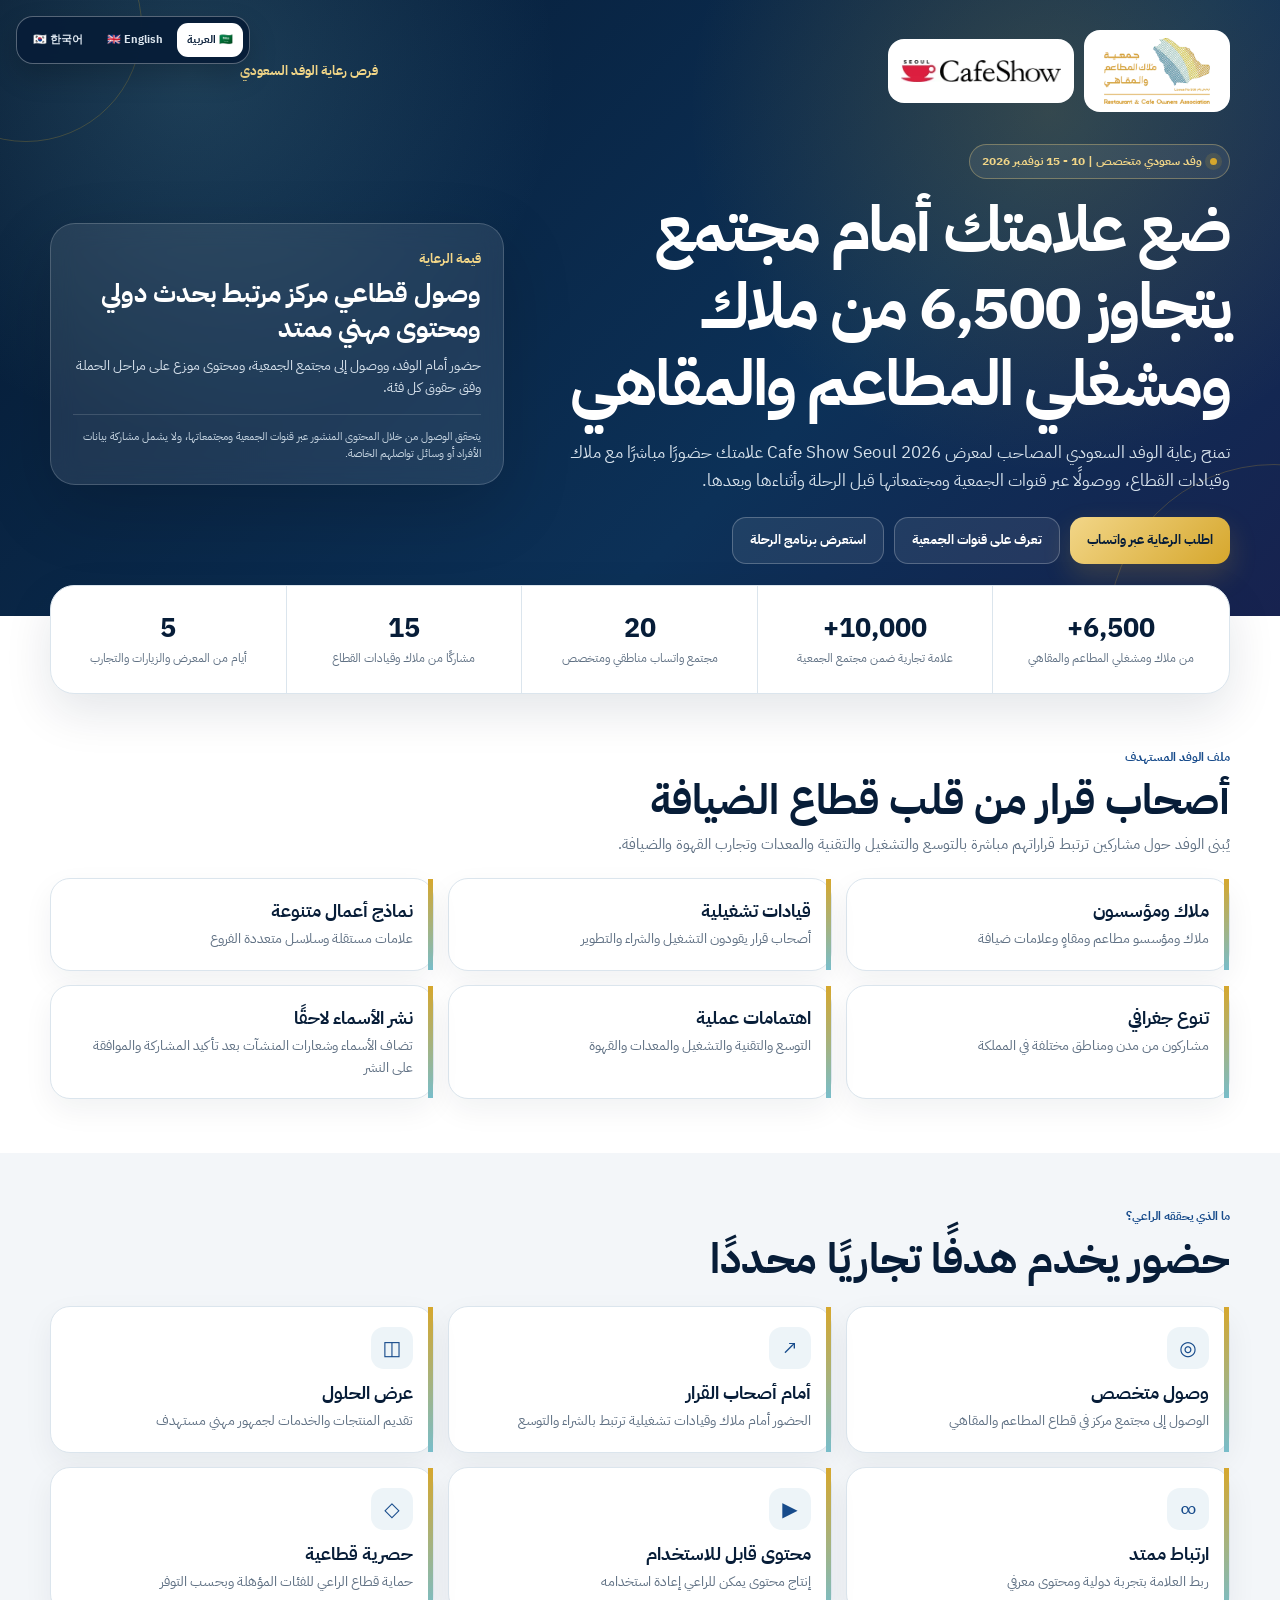
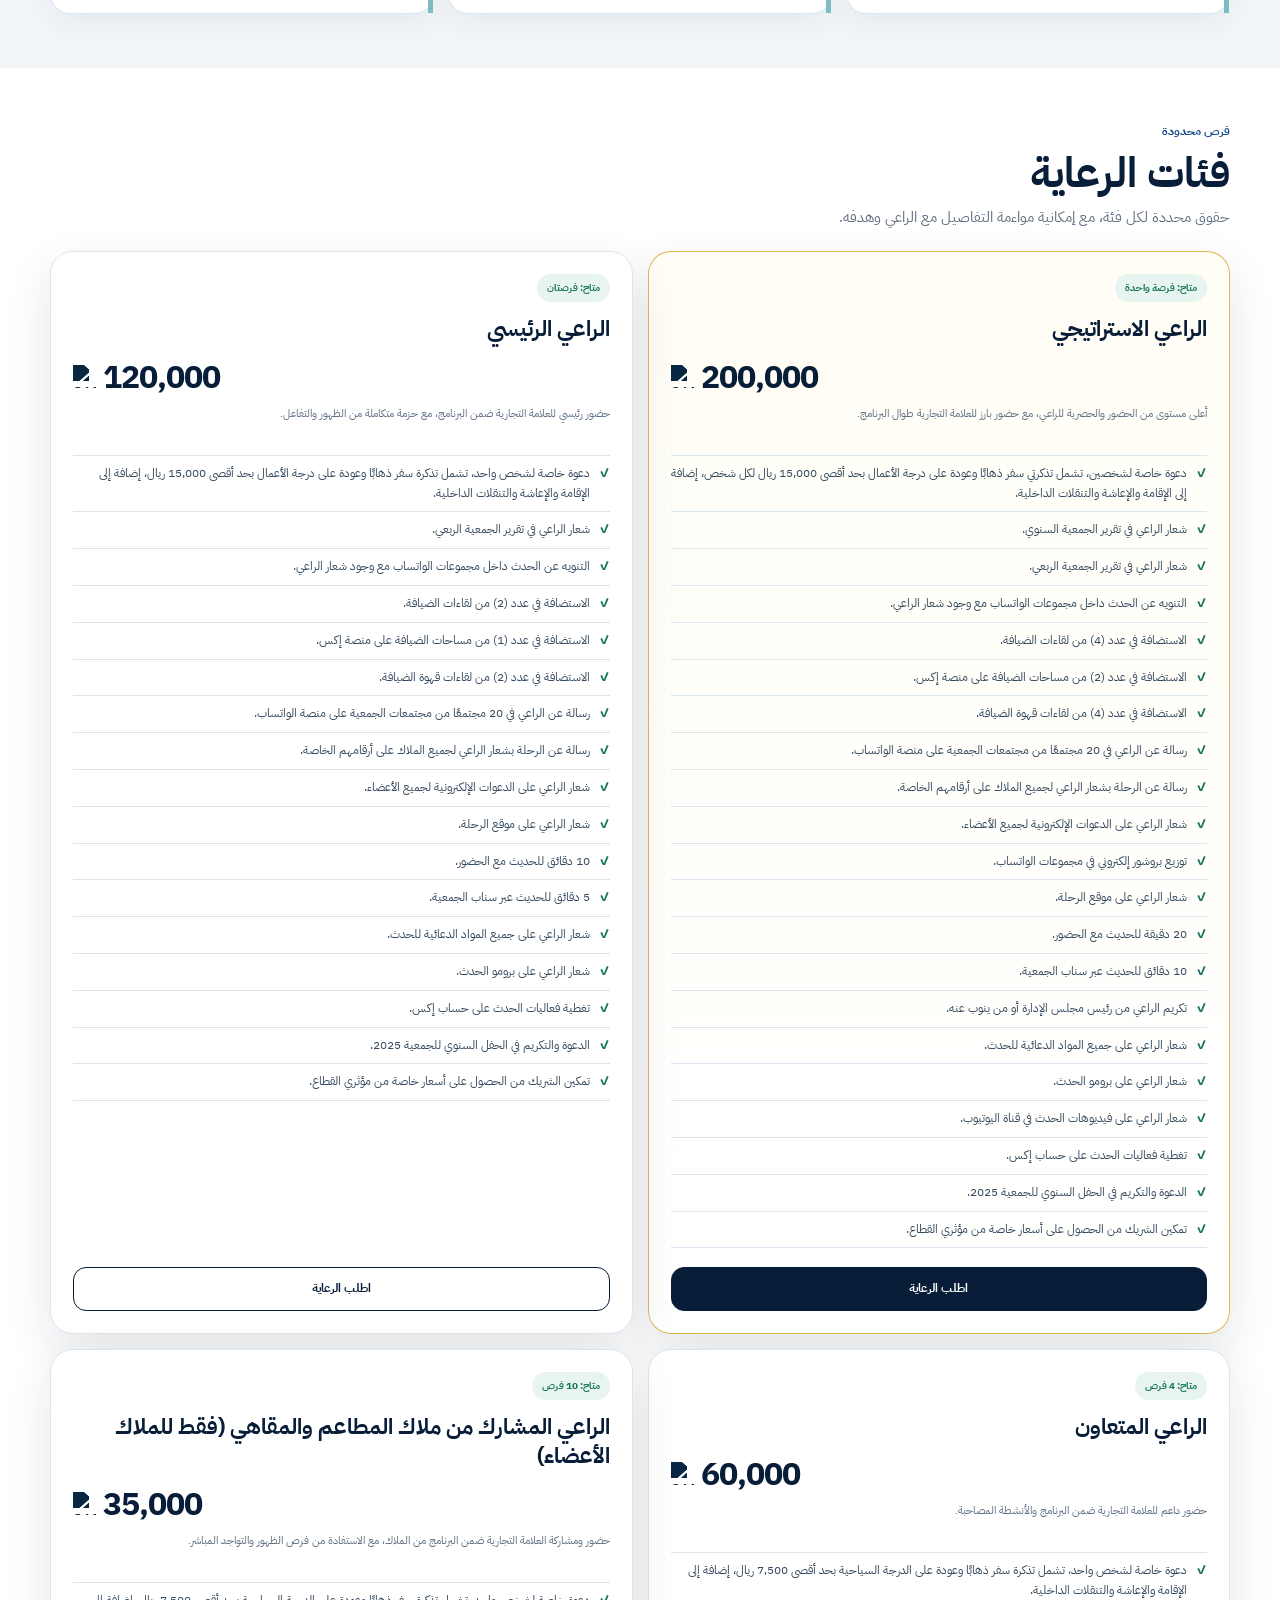
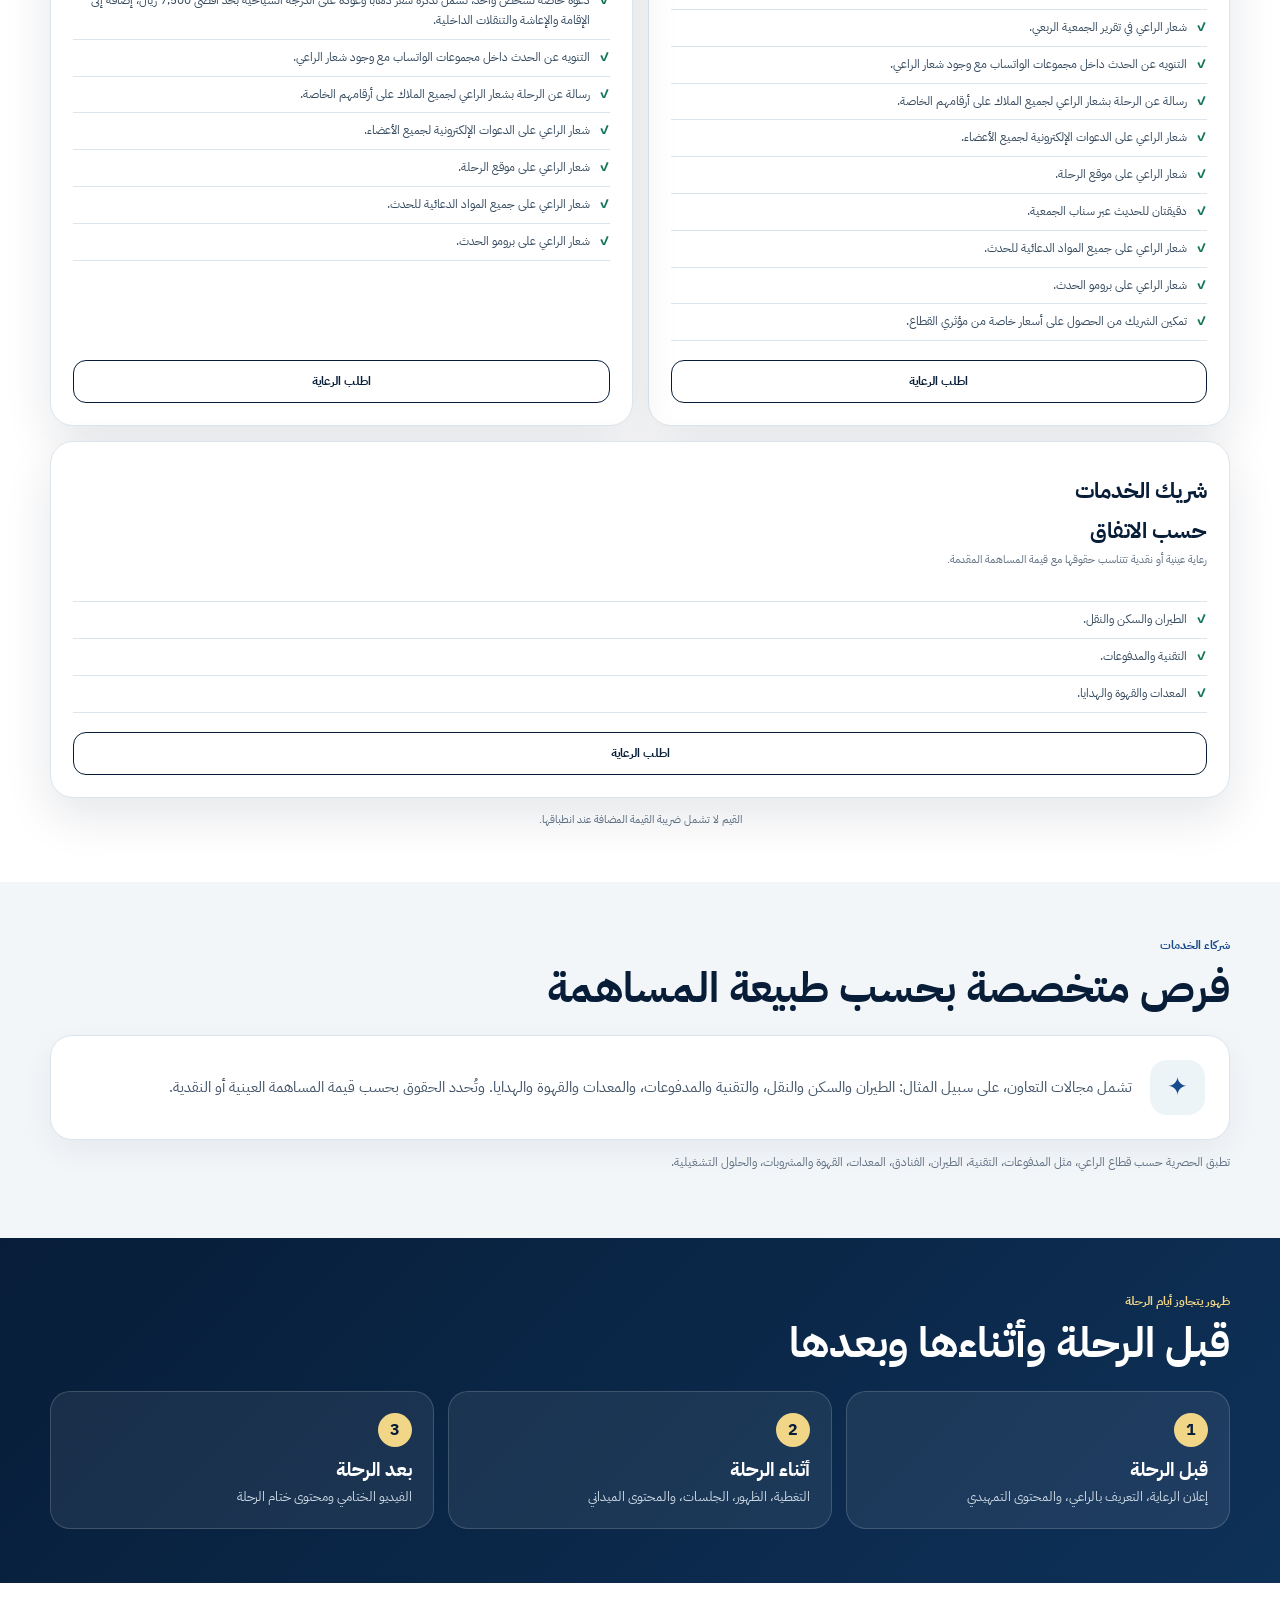
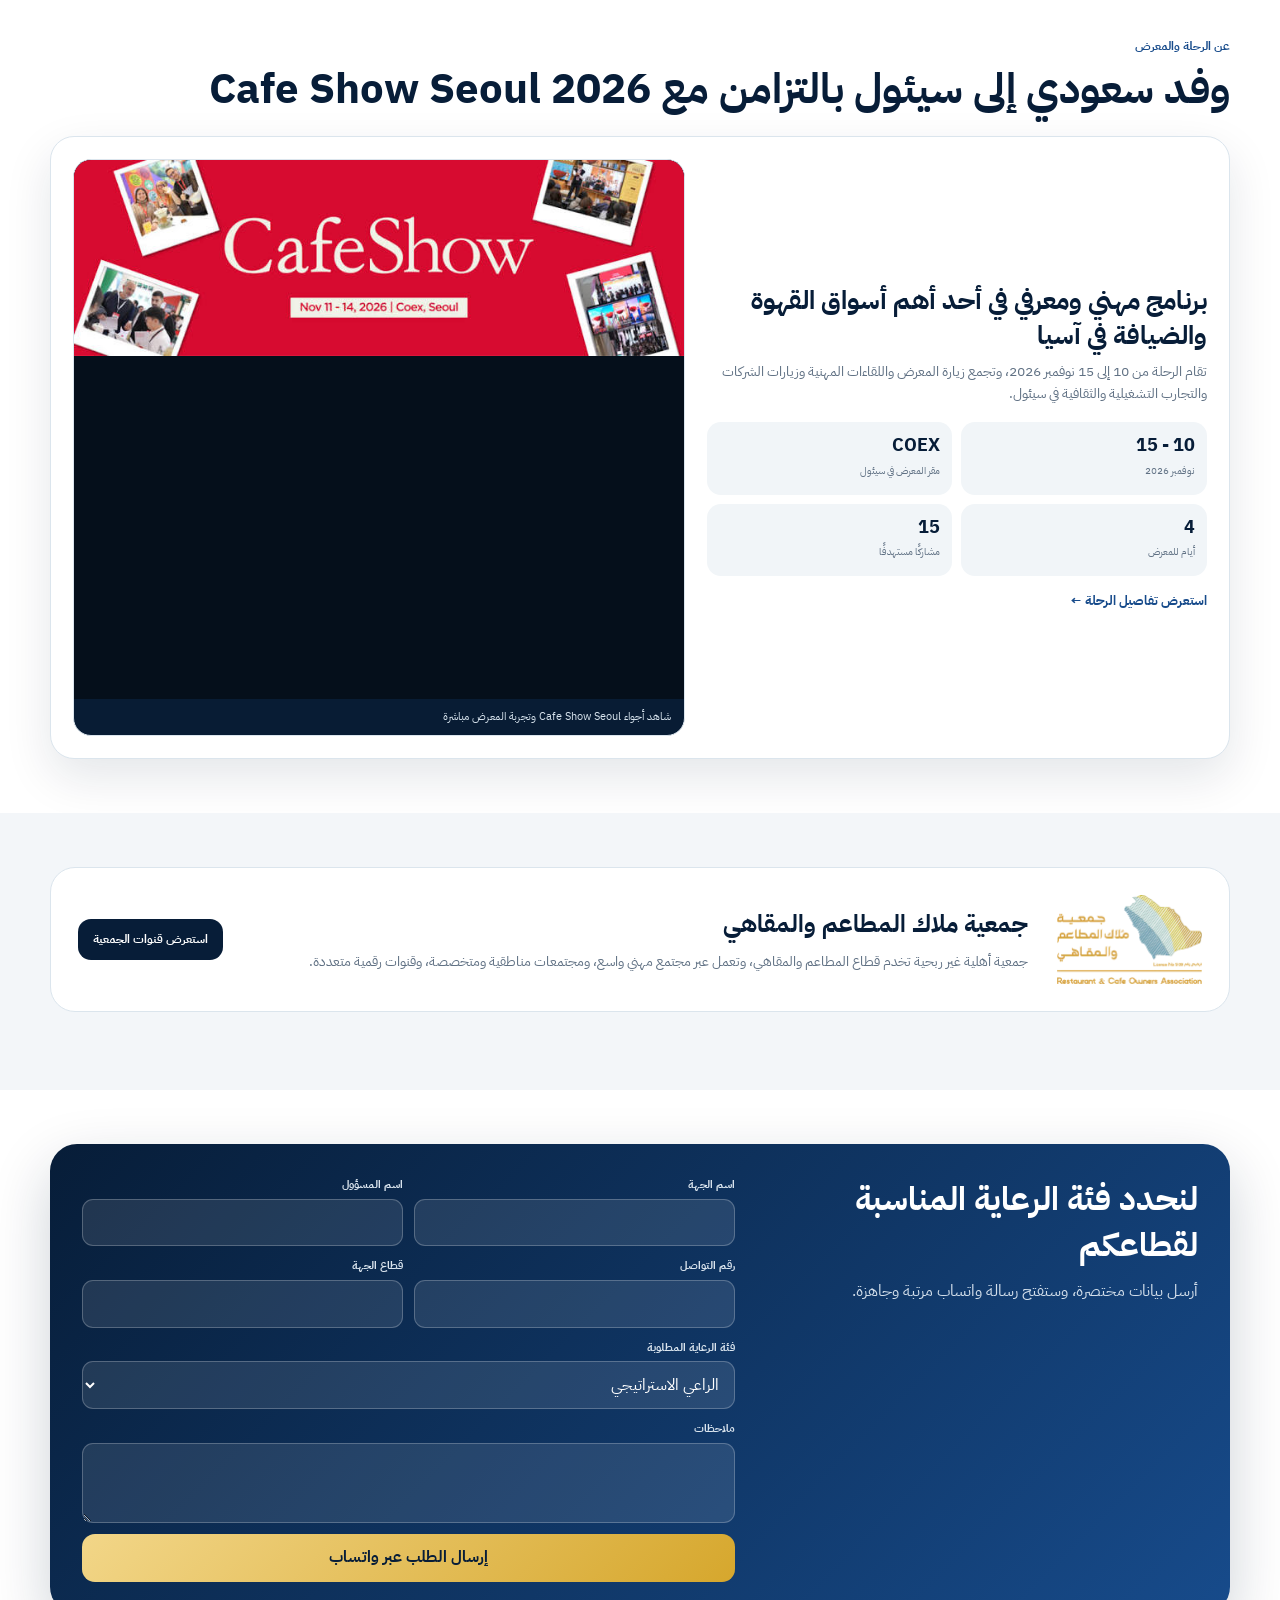
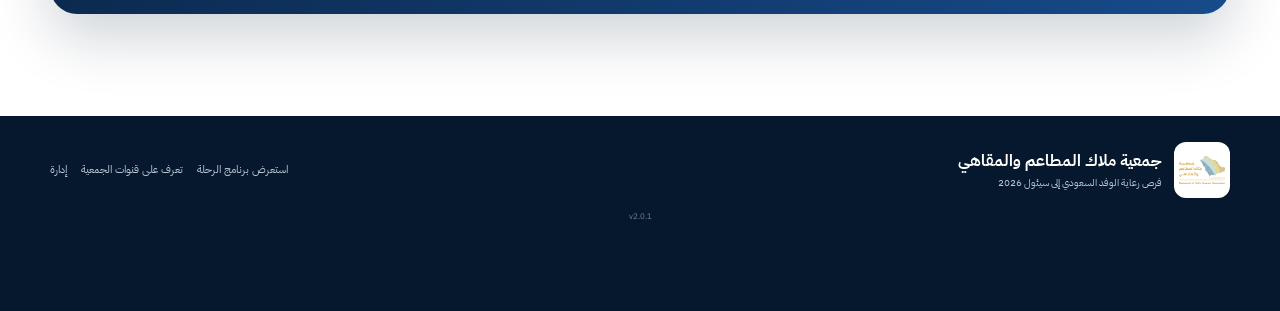
==== commit 76dc199d: "Polish Arabic availability wording" ====
--- a/index.html
+++ b/index.html
@@ -214,7 +214,7 @@
 
   <script>
   const COPY={
-    ar:{sponsorshipFile:'فرص رعاية الوفد السعودي',eyebrow:'وفد سعودي متخصص | 10 - 15 نوفمبر 2026',heroTitle:'ضع علامتك أمام مجتمع يتجاوز 6,500 من ملاك ومشغلي المطاعم والمقاهي',heroLead:'تمنح رعاية الوفد السعودي المصاحب لمعرض Cafe Show Seoul 2026 علامتك حضورًا مباشرًا مع ملاك وقيادات القطاع، ووصولًا عبر قنوات الجمعية ومجتمعاتها قبل الرحلة وأثناءها وبعدها.',requestSponsorship:'اطلب الرعاية عبر واتساب',associationChannels:'تعرف على قنوات الجمعية',tripProgram:'استعرض برنامج الرحلة',reachLabel:'قيمة الرعاية',reachTitle:'وصول قطاعي مركز مرتبط بحدث دولي ومحتوى مهني ممتد',reachCopy:'حضور أمام الوفد، ووصول إلى مجتمع الجمعية، ومحتوى موزع على مراحل الحملة وفق حقوق كل فئة.',privacyNote:'يتحقق الوصول من خلال المحتوى المنشور عبر قنوات الجمعية ومجتمعاتها، ولا يشمل مشاركة بيانات الأفراد أو وسائل تواصلهم الخاصة.',stat1:'من ملاك ومشغلي المطاعم والمقاهي',stat2:'علامة تجارية ضمن مجتمع الجمعية',stat3:'مجتمع واتساب مناطقي ومتخصص',stat4:'مشاركًا من ملاك وقيادات القطاع',stat5:'أيام من المعرض والزيارات والتجارب',profileKicker:'ملف الوفد المستهدف',profileTitle:'أصحاب قرار من قلب قطاع الضيافة',profileIntro:'يُبنى الوفد حول مشاركين ترتبط قراراتهم مباشرة بالتوسع والتشغيل والتقنية والمعدات وتجارب القهوة والضيافة.',profile1Title:'ملاك ومؤسسون',profile1Copy:'ملاك ومؤسسو مطاعم ومقاهٍ وعلامات ضيافة',profile2Title:'قيادات تشغيلية',profile2Copy:'أصحاب قرار يقودون التشغيل والشراء والتطوير',profile3Title:'نماذج أعمال متنوعة',profile3Copy:'علامات مستقلة وسلاسل متعددة الفروع',profile4Title:'تنوع جغرافي',profile4Copy:'مشاركون من مدن ومناطق مختلفة في المملكة',profile5Title:'اهتمامات عملية',profile5Copy:'التوسع والتقنية والتشغيل والمعدات والقهوة',profile6Title:'نشر الأسماء لاحقًا',profile6Copy:'تضاف الأسماء وشعارات المنشآت بعد تأكيد المشاركة والموافقة على النشر',valueKicker:'ما الذي يحققه الراعي؟',valueTitle:'حضور يخدم هدفًا تجاريًا محددًا',value1Title:'وصول متخصص',value1Copy:'الوصول إلى مجتمع مركز في قطاع المطاعم والمقاهي',value2Title:'أمام أصحاب القرار',value2Copy:'الحضور أمام ملاك وقيادات تشغيلية ترتبط بالشراء والتوسع',value3Title:'عرض الحلول',value3Copy:'تقديم المنتجات والخدمات لجمهور مهني مستهدف',value4Title:'ارتباط ممتد',value4Copy:'ربط العلامة بتجربة دولية ومحتوى معرفي',value5Title:'محتوى قابل للاستخدام',value5Copy:'إنتاج محتوى يمكن للراعي إعادة استخدامه',value6Title:'حصرية قطاعية',value6Copy:'حماية قطاع الراعي للفئات المؤهلة وبحسب التوفر',packagesKicker:'فرص محدودة',packagesTitle:'فئات الرعاية',packagesIntro:'حقوق محددة لكل فئة، مع إمكانية مواءمة التفاصيل مع الراعي وهدفه.',taxNote:'القيم لا تشمل ضريبة القيمة المضافة عند انطباقها.',rightsKicker:'حقوق قابلة للقياس',rightsTitle:'مقارنة فئات الرعاية',specialKicker:'شركاء الخدمات',specialTitle:'فرص متخصصة بحسب طبيعة المساهمة',exclusivityCopy:'تطبق الحصرية حسب قطاع الراعي، مثل المدفوعات، التقنية، الطيران، الفنادق، المعدات، القهوة والمشروبات، والحلول التشغيلية.',campaignKicker:'ظهور يتجاوز أيام الرحلة',campaignTitle:'قبل الرحلة وأثناءها وبعدها',beforeTitle:'قبل الرحلة',beforeCopy:'إعلان الرعاية، التعريف بالراعي، والمحتوى التمهيدي',duringTitle:'أثناء الرحلة',duringCopy:'التغطية، الظهور، الجلسات، والمحتوى الميداني',afterTitle:'بعد الرحلة',afterCopy:'الفيديو الختامي ومحتوى ختام الرحلة',tripKicker:'عن الرحلة والمعرض',tripTitle:'وفد سعودي إلى سيئول بالتزامن مع Cafe Show Seoul 2026',tripBoxTitle:'برنامج مهني ومعرفي في أحد أهم أسواق القهوة والضيافة في آسيا',tripBoxCopy:'تقام الرحلة من 10 إلى 15 نوفمبر 2026، وتجمع زيارة المعرض واللقاءات المهنية وزيارات الشركات والتجارب التشغيلية والثقافية في سيئول.',viewTripDetails:'استعرض تفاصيل الرحلة ←',videoCaption:'شاهد أجواء Cafe Show Seoul وتجربة المعرض مباشرة',tripFact1:'نوفمبر 2026',tripFact2:'مقر المعرض في سيئول',tripFact3:'أيام للمعرض',tripFact4:'مشاركًا مستهدفًا',associationTitle:'جمعية ملاك المطاعم والمقاهي',associationCopy:'جمعية أهلية غير ربحية تخدم قطاع المطاعم والمقاهي، وتعمل عبر مجتمع مهني واسع، ومجتمعات مناطقية ومتخصصة، وقنوات رقمية متعددة.',viewChannels:'استعرض قنوات الجمعية',contactTitle:'لنحدد فئة الرعاية المناسبة لقطاعكم',contactCopy:'أرسل بيانات مختصرة، وستفتح رسالة واتساب مرتبة وجاهزة.',companyLabel:'اسم الجهة',contactNameLabel:'اسم المسؤول',phoneLabel:'رقم التواصل',sectorLabel:'قطاع الجهة',tierLabel:'فئة الرعاية المطلوبة',notesLabel:'ملاحظات',sendWhatsapp:'إرسال الطلب عبر واتساب',footerCopy:'فرص رعاية الوفد السعودي إلى سيئول 2026',available:'متاحة',last:'فرصة أخيرة',reserved:'محجوزة',closed:'مغلقة',opportunityOne:'فرصة واحدة',opportunities:'فرص',byAgreement:'حسب الاتفاق',requestPackage:'اطلب الرعاية',benefit:'الحق',whatsappIntro:'السلام عليكم، أرغب في مناقشة رعاية الوفد السعودي المصاحب لمعرض Cafe Show Seoul 2026.',formIntro:'السلام عليكم، أرغب في طلب رعاية الوفد السعودي المصاحب لمعرض Cafe Show Seoul 2026.',formCompany:'الجهة',formName:'المسؤول',formPhone:'رقم التواصل',formSector:'القطاع',formTier:'فئة الرعاية',formNotes:'ملاحظات'},
+    ar:{sponsorshipFile:'فرص رعاية الوفد السعودي',eyebrow:'وفد سعودي متخصص | 10 - 15 نوفمبر 2026',heroTitle:'ضع علامتك أمام مجتمع يتجاوز 6,500 من ملاك ومشغلي المطاعم والمقاهي',heroLead:'تمنح رعاية الوفد السعودي المصاحب لمعرض Cafe Show Seoul 2026 علامتك حضورًا مباشرًا مع ملاك وقيادات القطاع، ووصولًا عبر قنوات الجمعية ومجتمعاتها قبل الرحلة وأثناءها وبعدها.',requestSponsorship:'اطلب الرعاية عبر واتساب',associationChannels:'تعرف على قنوات الجمعية',tripProgram:'استعرض برنامج الرحلة',reachLabel:'قيمة الرعاية',reachTitle:'وصول قطاعي مركز مرتبط بحدث دولي ومحتوى مهني ممتد',reachCopy:'حضور أمام الوفد، ووصول إلى مجتمع الجمعية، ومحتوى موزع على مراحل الحملة وفق حقوق كل فئة.',privacyNote:'يتحقق الوصول من خلال المحتوى المنشور عبر قنوات الجمعية ومجتمعاتها، ولا يشمل مشاركة بيانات الأفراد أو وسائل تواصلهم الخاصة.',stat1:'من ملاك ومشغلي المطاعم والمقاهي',stat2:'علامة تجارية ضمن مجتمع الجمعية',stat3:'مجتمع واتساب مناطقي ومتخصص',stat4:'مشاركًا من ملاك وقيادات القطاع',stat5:'أيام من المعرض والزيارات والتجارب',profileKicker:'ملف الوفد المستهدف',profileTitle:'أصحاب قرار من قلب قطاع الضيافة',profileIntro:'يُبنى الوفد حول مشاركين ترتبط قراراتهم مباشرة بالتوسع والتشغيل والتقنية والمعدات وتجارب القهوة والضيافة.',profile1Title:'ملاك ومؤسسون',profile1Copy:'ملاك ومؤسسو مطاعم ومقاهٍ وعلامات ضيافة',profile2Title:'قيادات تشغيلية',profile2Copy:'أصحاب قرار يقودون التشغيل والشراء والتطوير',profile3Title:'نماذج أعمال متنوعة',profile3Copy:'علامات مستقلة وسلاسل متعددة الفروع',profile4Title:'تنوع جغرافي',profile4Copy:'مشاركون من مدن ومناطق مختلفة في المملكة',profile5Title:'اهتمامات عملية',profile5Copy:'التوسع والتقنية والتشغيل والمعدات والقهوة',profile6Title:'نشر الأسماء لاحقًا',profile6Copy:'تضاف الأسماء وشعارات المنشآت بعد تأكيد المشاركة والموافقة على النشر',valueKicker:'ما الذي يحققه الراعي؟',valueTitle:'حضور يخدم هدفًا تجاريًا محددًا',value1Title:'وصول متخصص',value1Copy:'الوصول إلى مجتمع مركز في قطاع المطاعم والمقاهي',value2Title:'أمام أصحاب القرار',value2Copy:'الحضور أمام ملاك وقيادات تشغيلية ترتبط بالشراء والتوسع',value3Title:'عرض الحلول',value3Copy:'تقديم المنتجات والخدمات لجمهور مهني مستهدف',value4Title:'ارتباط ممتد',value4Copy:'ربط العلامة بتجربة دولية ومحتوى معرفي',value5Title:'محتوى قابل للاستخدام',value5Copy:'إنتاج محتوى يمكن للراعي إعادة استخدامه',value6Title:'حصرية قطاعية',value6Copy:'حماية قطاع الراعي للفئات المؤهلة وبحسب التوفر',packagesKicker:'فرص محدودة',packagesTitle:'فئات الرعاية',packagesIntro:'حقوق محددة لكل فئة، مع إمكانية مواءمة التفاصيل مع الراعي وهدفه.',taxNote:'القيم لا تشمل ضريبة القيمة المضافة عند انطباقها.',rightsKicker:'حقوق قابلة للقياس',rightsTitle:'مقارنة فئات الرعاية',specialKicker:'شركاء الخدمات',specialTitle:'فرص متخصصة بحسب طبيعة المساهمة',exclusivityCopy:'تطبق الحصرية حسب قطاع الراعي، مثل المدفوعات، التقنية، الطيران، الفنادق، المعدات، القهوة والمشروبات، والحلول التشغيلية.',campaignKicker:'ظهور يتجاوز أيام الرحلة',campaignTitle:'قبل الرحلة وأثناءها وبعدها',beforeTitle:'قبل الرحلة',beforeCopy:'إعلان الرعاية، التعريف بالراعي، والمحتوى التمهيدي',duringTitle:'أثناء الرحلة',duringCopy:'التغطية، الظهور، الجلسات، والمحتوى الميداني',afterTitle:'بعد الرحلة',afterCopy:'الفيديو الختامي ومحتوى ختام الرحلة',tripKicker:'عن الرحلة والمعرض',tripTitle:'وفد سعودي إلى سيئول بالتزامن مع Cafe Show Seoul 2026',tripBoxTitle:'برنامج مهني ومعرفي في أحد أهم أسواق القهوة والضيافة في آسيا',tripBoxCopy:'تقام الرحلة من 10 إلى 15 نوفمبر 2026، وتجمع زيارة المعرض واللقاءات المهنية وزيارات الشركات والتجارب التشغيلية والثقافية في سيئول.',viewTripDetails:'استعرض تفاصيل الرحلة ←',videoCaption:'شاهد أجواء Cafe Show Seoul وتجربة المعرض مباشرة',tripFact1:'نوفمبر 2026',tripFact2:'مقر المعرض في سيئول',tripFact3:'أيام للمعرض',tripFact4:'مشاركًا مستهدفًا',associationTitle:'جمعية ملاك المطاعم والمقاهي',associationCopy:'جمعية أهلية غير ربحية تخدم قطاع المطاعم والمقاهي، وتعمل عبر مجتمع مهني واسع، ومجتمعات مناطقية ومتخصصة، وقنوات رقمية متعددة.',viewChannels:'استعرض قنوات الجمعية',contactTitle:'لنحدد فئة الرعاية المناسبة لقطاعكم',contactCopy:'أرسل بيانات مختصرة، وستفتح رسالة واتساب مرتبة وجاهزة.',companyLabel:'اسم الجهة',contactNameLabel:'اسم المسؤول',phoneLabel:'رقم التواصل',sectorLabel:'قطاع الجهة',tierLabel:'فئة الرعاية المطلوبة',notesLabel:'ملاحظات',sendWhatsapp:'إرسال الطلب عبر واتساب',footerCopy:'فرص رعاية الوفد السعودي إلى سيئول 2026',available:'متاح',last:'فرصة أخيرة',reserved:'محجوزة',closed:'مغلقة',opportunityOne:'فرصة واحدة',opportunities:'فرص',byAgreement:'حسب الاتفاق',requestPackage:'اطلب الرعاية',benefit:'الحق',whatsappIntro:'السلام عليكم، أرغب في مناقشة رعاية الوفد السعودي المصاحب لمعرض Cafe Show Seoul 2026.',formIntro:'السلام عليكم، أرغب في طلب رعاية الوفد السعودي المصاحب لمعرض Cafe Show Seoul 2026.',formCompany:'الجهة',formName:'المسؤول',formPhone:'رقم التواصل',formSector:'القطاع',formTier:'فئة الرعاية',formNotes:'ملاحظات'},
     en:{sponsorshipFile:'Saudi Delegation Sponsorship Opportunities',eyebrow:'Specialized Saudi delegation | 10–15 November 2026',heroTitle:'Put your brand in front of a community of 6,500+ restaurant and café owners and operators',heroLead:'Sponsoring the Saudi delegation alongside Cafe Show Seoul 2026 gives your brand direct access to business owners and industry leaders, plus sustained visibility across the Association’s channels and communities before, during and after the trip.',requestSponsorship:'Request sponsorship on WhatsApp',associationChannels:'Explore the Association’s channels',tripProgram:'View the trip program',reachLabel:'The opportunity',reachTitle:'Focused industry reach built around an international event and an extended content campaign',reachCopy:'Engage the delegation, reach the Association’s wider community and maintain visibility across each stage of the campaign, according to your sponsorship tier.',privacyNote:'Sponsor reach is delivered through content published on the Association’s channels and communities. Personal data and private contact details are never shared.',stat1:'restaurant and café owners and operators',stat2:'brands represented across the Association’s community',stat3:'regional and specialist WhatsApp communities',stat4:'delegates drawn from business ownership and leadership',stat5:'days of exhibitions, visits and industry experiences',profileKicker:'Who the delegation is designed for',profileTitle:'Decision-makers from across the hospitality sector',profileIntro:'The delegation brings together people whose day-to-day decisions shape expansion, operations, technology adoption, equipment purchasing and guest experience.',profile1Title:'Owners and founders',profile1Copy:'Founders and owners of restaurants, cafés and hospitality brands',profile2Title:'Operating leaders',profile2Copy:'Decision-makers responsible for operations, purchasing and development',profile3Title:'Different business models',profile3Copy:'Independent concepts and multi-unit groups',profile4Title:'National representation',profile4Copy:'Participants from different cities and regions across Saudi Arabia',profile5Title:'Commercial priorities',profile5Copy:'Expansion, technology, operations, equipment and coffee',profile6Title:'Confirmed profiles to follow',profile6Copy:'Participant names and business logos will be added after confirmation and consent to publish',valueKicker:'What does a sponsor gain?',valueTitle:'A presence designed around a clear commercial objective',value1Title:'Relevant reach',value1Copy:'Access to a concentrated restaurant and café business community',value2Title:'Decision-maker visibility',value2Copy:'Presence among owners and operating leaders who influence purchasing and expansion',value3Title:'Solution discovery',value3Copy:'A focused setting to introduce products and services to a professional audience',value4Title:'Extended association',value4Copy:'Connect your brand with an international experience and practical industry content',value5Title:'Reusable content',value5Copy:'Create campaign assets your brand can continue to use',value6Title:'Sector exclusivity',value6Copy:'Category protection for qualifying tiers, subject to availability',packagesKicker:'Limited opportunities',packagesTitle:'Sponsorship tiers',packagesIntro:'Each tier carries defined rights, with room to align the execution to the sponsor’s sector and business objective.',taxNote:'Prices exclude VAT where applicable.',rightsKicker:'Measurable rights',rightsTitle:'Sponsorship tier comparison',specialKicker:'Service partners',specialTitle:'Specialist opportunities shaped around the contribution',exclusivityCopy:'Exclusivity is applied by sponsor category, such as payments, technology, aviation, accommodation, equipment, coffee and beverages, or operating solutions.',campaignKicker:'Visibility beyond the travel dates',campaignTitle:'Before, during and after the trip',beforeTitle:'Before the trip',beforeCopy:'Sponsor announcement, brand introduction and campaign build-up',duringTitle:'During the trip',duringCopy:'Live coverage, brand presence, sessions and on-location content',afterTitle:'After the trip',afterCopy:'Closing video and post-trip content',tripKicker:'About the trip and exhibition',tripTitle:'A Saudi delegation to Seoul alongside Cafe Show Seoul 2026',tripBoxTitle:'A business and learning program in one of Asia’s most dynamic coffee and hospitality markets',tripBoxCopy:'Running from 10 to 15 November 2026, the trip combines the exhibition with business meetings, company visits and selected operating and cultural experiences in Seoul.',viewTripDetails:'Explore the full trip program →',videoCaption:'Watch the Cafe Show Seoul experience directly on this page',tripFact1:'November 2026',tripFact2:'the exhibition venue in Seoul',tripFact3:'exhibition days',tripFact4:'target delegates',associationTitle:'Restaurant & Cafe Owners Association',associationCopy:'A Saudi nonprofit serving the restaurant and café sector through a broad professional network, regional and specialist communities, and a growing portfolio of digital channels.',viewChannels:'Explore the Association’s channels',contactTitle:'Let’s identify the right sponsorship tier for your sector',contactCopy:'Share a few details and we will open a ready-to-send WhatsApp message.',companyLabel:'Organization',contactNameLabel:'Contact person',phoneLabel:'Phone number',sectorLabel:'Business sector',tierLabel:'Preferred sponsorship tier',notesLabel:'Notes',sendWhatsapp:'Send request on WhatsApp',footerCopy:'Saudi Delegation Sponsorship Opportunities | Seoul 2026',available:'Available',last:'Final opportunity',reserved:'Reserved',closed:'Closed',opportunityOne:'1 opportunity',opportunities:'opportunities',byAgreement:'By agreement',requestPackage:'Request sponsorship',benefit:'Entitlement',whatsappIntro:'Hello, I would like to discuss sponsorship of the Saudi delegation alongside Cafe Show Seoul 2026.',formIntro:'Hello, I would like to request sponsorship information for the Saudi delegation alongside Cafe Show Seoul 2026.',formCompany:'Organization',formName:'Contact person',formPhone:'Phone',formSector:'Sector',formTier:'Tier',formNotes:'Notes'},
     ko:{sponsorshipFile:'사우디 대표단 후원 제안',eyebrow:'사우디 F&B 전문 대표단 | 2026년 11월 10–15일',heroTitle:'6,500명 이상의 레스토랑·카페 오너 및 운영자 커뮤니티와 귀사의 브랜드를 연결하세요',heroLead:'Cafe Show Seoul 2026 연계 사우디 대표단 후원을 통해 업계 오너와 리더에게 직접 브랜드를 알리고, 방문 전·현장·방문 후까지 협회의 채널과 커뮤니티에서 지속적으로 노출할 수 있습니다.',requestSponsorship:'WhatsApp으로 후원 문의',associationChannels:'협회 채널 보기',tripProgram:'방문 프로그램 보기',reachLabel:'후원의 가치',reachTitle:'글로벌 전시회와 연계된 전문 타깃 도달 및 단계별 콘텐츠 노출',reachCopy:'대표단과의 직접 접점, 협회 커뮤니티 내 노출, 그리고 후원 등급에 따른 단계별 콘텐츠 권리를 제공합니다.',privacyNote:'후원사 노출은 협회 채널과 커뮤니티에 게시되는 콘텐츠를 통해 이루어지며, 개인 정보나 비공개 연락처는 제공하지 않습니다.',stat1:'레스토랑·카페 오너 및 운영자',stat2:'협회 커뮤니티와 연결된 브랜드',stat3:'지역별·전문 분야별 WhatsApp 커뮤니티',stat4:'오너 및 업계 리더로 구성된 대표단',stat5:'전시·기업 방문·산업 체험 일정',profileKicker:'대표단 구성',profileTitle:'사우디 호스피탈리티 산업의 의사결정자',profileIntro:'출점, 운영, 기술 도입, 장비 구매, 커피 및 고객 경험과 관련해 실제 의사결정을 내리는 참가자를 중심으로 대표단을 구성합니다.',profile1Title:'오너와 창업자',profile1Copy:'레스토랑·카페·호스피탈리티 브랜드의 오너 및 창업자',profile2Title:'운영 책임자',profile2Copy:'운영, 구매, 사업 개발을 책임지는 의사결정자',profile3Title:'다양한 사업 형태',profile3Copy:'독립 브랜드부터 다점포 체인까지',profile4Title:'다양한 지역',profile4Copy:'사우디아라비아 여러 도시와 지역에서 참가',profile5Title:'핵심 관심 분야',profile5Copy:'출점, 기술, 운영, 장비, 커피',profile6Title:'확정 프로필 추후 공개',profile6Copy:'참가 확정 및 공개 동의 후 참가자명과 브랜드 로고를 추가합니다',valueKicker:'후원사가 얻는 가치',valueTitle:'명확한 사업 목적에 맞춘 브랜드 접점',value1Title:'정확한 타깃 도달',value1Copy:'레스토랑·카페 업계에 집중된 비즈니스 커뮤니티와 연결',value2Title:'의사결정자 노출',value2Copy:'구매와 출점에 영향력을 가진 오너 및 운영 리더에게 브랜드 소개',value3Title:'솔루션 제안',value3Copy:'전문 타깃에게 제품과 서비스를 소개할 수 있는 환경',value4Title:'지속적인 브랜드 연계',value4Copy:'글로벌 현장 경험과 산업 인사이트 콘텐츠에 브랜드를 연결',value5Title:'재활용 가능한 콘텐츠',value5Copy:'후원사가 이후에도 활용할 수 있는 콘텐츠 자산 확보',value6Title:'업종 독점권',value6Copy:'해당 후원 등급에 한해 업종 독점권 제공 가능',packagesKicker:'한정 모집',packagesTitle:'후원 등급',packagesIntro:'등급별 권리를 명확히 제시하며, 후원사의 업종과 목표에 맞춰 실행 방식을 조율할 수 있습니다.',taxNote:'부가가치세가 적용되는 경우 별도입니다.',rightsKicker:'측정 가능한 권리',rightsTitle:'후원 등급별 제공 권리 비교',specialKicker:'서비스 파트너',specialTitle:'현금 또는 현물 기여에 맞춘 전문 파트너십',exclusivityCopy:'업종 독점권은 결제, 기술, 항공, 숙박, 장비, 커피·음료, 운영 솔루션 등 후원사 업종별로 적용합니다.',campaignKicker:'방문 기간을 넘어서는 노출',campaignTitle:'방문 전·현장·방문 후',beforeTitle:'방문 전',beforeCopy:'후원 발표, 브랜드 소개, 사전 콘텐츠',duringTitle:'방문 중',duringCopy:'현장 취재, 브랜드 노출, 세션 및 로케이션 콘텐츠',afterTitle:'방문 후',afterCopy:'하이라이트 영상 및 마무리 콘텐츠',tripKicker:'방문 프로그램 및 전시회',tripTitle:'Cafe Show Seoul 2026 연계 사우디 대표단',tripBoxTitle:'아시아의 주요 커피·호스피탈리티 시장에서 진행되는 비즈니스·인사이트 프로그램',tripBoxCopy:'2026년 11월 10일부터 15일까지 서울에서 전시회 참관, 비즈니스 미팅, 기업 방문, 운영 및 문화 체험을 함께 진행합니다.',viewTripDetails:'전체 방문 프로그램 보기 →',videoCaption:'Cafe Show Seoul 현장 분위기와 전시 경험을 영상으로 확인하세요',tripFact1:'2026년 11월',tripFact2:'서울 전시장',tripFact3:'전시회 운영일',tripFact4:'목표 참가 인원',associationTitle:'사우디 레스토랑·카페 오너 협회',associationCopy:'레스토랑·카페 산업을 지원하는 사우디 비영리 협회로, 폭넓은 업계 네트워크와 지역별·전문 분야별 커뮤니티, 다양한 디지털 채널을 운영합니다.',viewChannels:'협회 채널 보기',contactTitle:'귀사의 업종에 맞는 후원 등급을 함께 검토하겠습니다',contactCopy:'간단한 정보를 입력하면 WhatsApp 문의 메시지가 자동으로 준비됩니다.',companyLabel:'회사·기관명',contactNameLabel:'담당자명',phoneLabel:'연락처',sectorLabel:'업종',tierLabel:'희망 후원 등급',notesLabel:'문의 사항',sendWhatsapp:'WhatsApp으로 문의 보내기',footerCopy:'2026 서울 사우디 대표단 후원 제안',available:'모집 중',last:'마지막 1자리',reserved:'예약됨',closed:'마감',opportunityOne:'1개사',opportunities:'개사',byAgreement:'협의 후 결정',requestPackage:'후원 문의',benefit:'제공 권리',whatsappIntro:'안녕하세요. Cafe Show Seoul 2026 연계 사우디 대표단 후원에 대해 문의드립니다.',formIntro:'안녕하세요. Cafe Show Seoul 2026 연계 사우디 대표단 후원 자료를 요청드립니다.',formCompany:'회사·기관명',formName:'담당자',formPhone:'연락처',formSector:'업종',formTier:'후원 등급',formNotes:'문의 사항'}
   };
@@ -223,7 +223,7 @@
   const DEFAULT_STATE={"schemaVersion":2,"packages":[{"id":"strategic","featured":true,"name":{"ar":"الراعي الاستراتيجي","en":"Strategic Sponsor","ko":"전략 후원사"},"price":200000,"opportunities":1,"status":"available","cap":{"ar":"أعلى مستوى من الحضور والحصرية للراعي، مع حضور بارز للعلامة التجارية طوال البرنامج.","en":"The highest level of sponsor visibility and exclusivity, with prominent brand presence throughout the program.","ko":"프로그램 전반에서 가장 높은 수준의 노출과 독점성을 제공하는 최상위 후원 등급입니다."},"rights":{"ar":["دعوة خاصة لشخصين، تشمل تذكرتي سفر ذهابًا وعودة على درجة الأعمال بحد أقصى 15,000 ريال لكل شخص، إضافة إلى الإقامة والإعاشة والتنقلات الداخلية.","شعار الراعي في تقرير الجمعية السنوي.","شعار الراعي في تقرير الجمعية الربعي.","التنويه عن الحدث داخل مجموعات الواتساب مع وجود شعار الراعي.","الاستضافة في عدد (4) من لقاءات الضيافة.","الاستضافة في عدد (2) من مساحات الضيافة على منصة إكس.","الاستضافة في عدد (4) من لقاءات قهوة الضيافة.","رسالة عن الراعي في 20 مجتمعًا من مجتمعات الجمعية على منصة الواتساب.","رسالة عن الرحلة بشعار الراعي لجميع الملاك على أرقامهم الخاصة.","شعار الراعي على الدعوات الإلكترونية لجميع الأعضاء.","توزيع بروشور إلكتروني في مجموعات الواتساب.","شعار الراعي على موقع الرحلة.","20 دقيقة للحديث مع الحضور.","10 دقائق للحديث عبر سناب الجمعية.","تكريم الراعي من رئيس مجلس الإدارة أو من ينوب عنه.","شعار الراعي على جميع المواد الدعائية للحدث.","شعار الراعي على برومو الحدث.","شعار الراعي على فيديوهات الحدث في قناة اليوتيوب.","تغطية فعاليات الحدث على حساب إكس.","الدعوة والتكريم في الحفل السنوي للجمعية 2025.","تمكين الشريك من الحصول على أسعار خاصة من مؤثري القطاع."],"en":["Two special invitations, including round-trip business-class airfare capped at SAR 15,000 per person, accommodation, meals, and local transportation.","Sponsor logo in the Association’s annual report.","Sponsor logo in the Association’s quarterly report.","Event announcements in WhatsApp groups featuring the sponsor logo.","Guest appearance in four Hospitality Meetings.","Guest appearance in two Hospitality Spaces on X.","Guest appearance in four Hospitality Coffee sessions.","A sponsor message shared across 20 Association communities on WhatsApp.","A trip message featuring the sponsor logo sent by the Association to all owners’ registered numbers.","Sponsor logo on electronic invitations sent to all members.","Distribution of an electronic brochure in WhatsApp groups.","Sponsor logo on the trip website.","20-minute speaking opportunity with attendees.","10-minute speaking feature on the Association’s Snapchat.","Recognition by the Chair of the Board or a designated representative.","Sponsor logo on all event promotional materials.","Sponsor logo in the event promo.","Sponsor logo on event videos published on YouTube.","Event coverage on the Association’s X account.","Invitation and recognition at the Association’s 2025 annual ceremony.","Access to preferential rates from sector influencers."],"ko":["2인 특별 초청: 1인당 최대 SAR 15,000의 비즈니스석 왕복 항공권, 숙박, 식사 및 현지 교통 포함.","협회 연례 보고서에 후원사 로고 게재.","협회 분기 보고서에 후원사 로고 게재.","후원사 로고를 포함한 WhatsApp 커뮤니티 행사 안내.","Hospitality Meetings 4회 게스트 참여.","X 플랫폼 Hospitality Spaces 2회 게스트 참여.","Hospitality Coffee 세션 4회 게스트 참여.","협회 WhatsApp 커뮤니티 20곳에 후원사 소개 메시지 배포.","협회가 등록된 오너 연락처에 후원사 로고가 포함된 방문 안내 메시지 발송.","전체 회원 대상 전자 초청장에 후원사 로고 게재.","WhatsApp 그룹에 전자 브로슈어 배포.","방문 프로그램 웹사이트에 후원사 로고 게재.","참가자 대상 20분 발표 기회.","협회 Snapchat에서 10분 소개.","이사장 또는 지정 대리인의 공식 감사패 수여.","행사 전체 홍보물에 후원사 로고 게재.","행사 프로모션 영상에 후원사 로고 게재.","YouTube 행사 영상에 후원사 로고 게재.","협회 X 계정에서 행사 활동 취재.","협회 2025 연례 행사 초청 및 공식 감사.","업계 인플루언서 우대 요금 이용 지원."]}},{"id":"main","featured":false,"name":{"ar":"الراعي الرئيسي","en":"Main Sponsor","ko":"메인 후원사"},"price":120000,"opportunities":2,"status":"available","cap":{"ar":"حضور رئيسي للعلامة التجارية ضمن البرنامج، مع حزمة متكاملة من الظهور والتفاعل.","en":"Prominent brand presence across the program with a comprehensive visibility and engagement package.","ko":"프로그램 전반에서 핵심 브랜드 노출과 참여 기회를 제공하는 후원 등급입니다."},"rights":{"ar":["دعوة خاصة لشخص واحد، تشمل تذكرة سفر ذهابًا وعودة على درجة الأعمال بحد أقصى 15,000 ريال، إضافة إلى الإقامة والإعاشة والتنقلات الداخلية.","شعار الراعي في تقرير الجمعية الربعي.","التنويه عن الحدث داخل مجموعات الواتساب مع وجود شعار الراعي.","الاستضافة في عدد (2) من لقاءات الضيافة.","الاستضافة في عدد (1) من مساحات الضيافة على منصة إكس.","الاستضافة في عدد (2) من لقاءات قهوة الضيافة.","رسالة عن الراعي في 20 مجتمعًا من مجتمعات الجمعية على منصة الواتساب.","رسالة عن الرحلة بشعار الراعي لجميع الملاك على أرقامهم الخاصة.","شعار الراعي على الدعوات الإلكترونية لجميع الأعضاء.","شعار الراعي على موقع الرحلة.","10 دقائق للحديث مع الحضور.","5 دقائق للحديث عبر سناب الجمعية.","شعار الراعي على جميع المواد الدعائية للحدث.","شعار الراعي على برومو الحدث.","تغطية فعاليات الحدث على حساب إكس.","الدعوة والتكريم في الحفل السنوي للجمعية 2025.","تمكين الشريك من الحصول على أسعار خاصة من مؤثري القطاع."],"en":["One special invitation, including round-trip business-class airfare capped at SAR 15,000, accommodation, meals, and local transportation.","Sponsor logo in the Association’s quarterly report.","Event announcements in WhatsApp groups featuring the sponsor logo.","Guest appearance in two Hospitality Meetings.","Guest appearance in one Hospitality Space on X.","Guest appearance in two Hospitality Coffee sessions.","A sponsor message shared across 20 Association communities on WhatsApp.","A trip message featuring the sponsor logo sent by the Association to all owners’ registered numbers.","Sponsor logo on electronic invitations sent to all members.","Sponsor logo on the trip website.","10-minute speaking opportunity with attendees.","5-minute speaking feature on the Association’s Snapchat.","Sponsor logo on all event promotional materials.","Sponsor logo in the event promo.","Event coverage on the Association’s X account.","Invitation and recognition at the Association’s 2025 annual ceremony.","Access to preferential rates from sector influencers."],"ko":["1인 특별 초청: 최대 SAR 15,000의 비즈니스석 왕복 항공권, 숙박, 식사 및 현지 교통 포함.","협회 분기 보고서에 후원사 로고 게재.","후원사 로고를 포함한 WhatsApp 커뮤니티 행사 안내.","Hospitality Meetings 2회 게스트 참여.","X 플랫폼 Hospitality Space 1회 게스트 참여.","Hospitality Coffee 세션 2회 게스트 참여.","협회 WhatsApp 커뮤니티 20곳에 후원사 소개 메시지 배포.","협회가 등록된 오너 연락처에 후원사 로고가 포함된 방문 안내 메시지 발송.","전체 회원 대상 전자 초청장에 후원사 로고 게재.","방문 프로그램 웹사이트에 후원사 로고 게재.","참가자 대상 10분 발표 기회.","협회 Snapchat에서 5분 소개.","행사 전체 홍보물에 후원사 로고 게재.","행사 프로모션 영상에 후원사 로고 게재.","협회 X 계정에서 행사 활동 취재.","협회 2025 연례 행사 초청 및 공식 감사.","업계 인플루언서 우대 요금 이용 지원."]}},{"id":"collaborating","featured":false,"name":{"ar":"الراعي المتعاون","en":"Collaborating Sponsor","ko":"협력 후원사"},"price":60000,"opportunities":4,"status":"available","cap":{"ar":"حضور داعم للعلامة التجارية ضمن البرنامج والأنشطة المصاحبة.","en":"Supporting brand presence across the program and its accompanying activities.","ko":"프로그램과 연계 활동에서 브랜드를 지원 형태로 노출하는 후원 등급입니다."},"rights":{"ar":["دعوة خاصة لشخص واحد، تشمل تذكرة سفر ذهابًا وعودة على الدرجة السياحية بحد أقصى 7,500 ريال، إضافة إلى الإقامة والإعاشة والتنقلات الداخلية.","شعار الراعي في تقرير الجمعية الربعي.","التنويه عن الحدث داخل مجموعات الواتساب مع وجود شعار الراعي.","رسالة عن الرحلة بشعار الراعي لجميع الملاك على أرقامهم الخاصة.","شعار الراعي على الدعوات الإلكترونية لجميع الأعضاء.","شعار الراعي على موقع الرحلة.","دقيقتان للحديث عبر سناب الجمعية.","شعار الراعي على جميع المواد الدعائية للحدث.","شعار الراعي على برومو الحدث.","تمكين الشريك من الحصول على أسعار خاصة من مؤثري القطاع."],"en":["One special invitation, including round-trip economy-class airfare capped at SAR 7,500, accommodation, meals, and local transportation.","Sponsor logo in the Association’s quarterly report.","Event announcements in WhatsApp groups featuring the sponsor logo.","A trip message featuring the sponsor logo sent by the Association to all owners’ registered numbers.","Sponsor logo on electronic invitations sent to all members.","Sponsor logo on the trip website.","2-minute speaking feature on the Association’s Snapchat.","Sponsor logo on all event promotional materials.","Sponsor logo in the event promo.","Access to preferential rates from sector influencers."],"ko":["1인 특별 초청: 최대 SAR 7,500의 이코노미석 왕복 항공권, 숙박, 식사 및 현지 교통 포함.","협회 분기 보고서에 후원사 로고 게재.","후원사 로고를 포함한 WhatsApp 커뮤니티 행사 안내.","협회가 등록된 오너 연락처에 후원사 로고가 포함된 방문 안내 메시지 발송.","전체 회원 대상 전자 초청장에 후원사 로고 게재.","방문 프로그램 웹사이트에 후원사 로고 게재.","협회 Snapchat에서 2분 소개.","행사 전체 홍보물에 후원사 로고 게재.","행사 프로모션 영상에 후원사 로고 게재.","업계 인플루언서 우대 요금 이용 지원."]}},{"id":"participant","featured":false,"name":{"ar":"الراعي المشارك من ملاك المطاعم والمقاهي (فقط للملاك الأعضاء)","en":"Participating Sponsor — Restaurant & Café Owners (members only)","ko":"참여 후원사 — 레스토랑·카페 오너(회원 전용)"},"price":35000,"opportunities":10,"status":"available","cap":{"ar":"حضور ومشاركة العلامة التجارية ضمن البرنامج من الملاك، مع الاستفادة من فرص الظهور والتواجد المباشر.","en":"Brand participation within the owners’ program, with visibility and direct-presence opportunities.","ko":"오너 프로그램 내 브랜드 참여와 직접적인 현장 노출 기회를 제공하는 회원 전용 등급입니다."},"rights":{"ar":["دعوة خاصة لشخص واحد، تشمل تذكرة سفر ذهابًا وعودة على الدرجة السياحية بحد أقصى 7,500 ريال، إضافة إلى الإقامة والإعاشة والتنقلات الداخلية.","التنويه عن الحدث داخل مجموعات الواتساب مع وجود شعار الراعي.","رسالة عن الرحلة بشعار الراعي لجميع الملاك على أرقامهم الخاصة.","شعار الراعي على الدعوات الإلكترونية لجميع الأعضاء.","شعار الراعي على موقع الرحلة.","شعار الراعي على جميع المواد الدعائية للحدث.","شعار الراعي على برومو الحدث."],"en":["One special invitation, including round-trip economy-class airfare capped at SAR 7,500, accommodation, meals, and local transportation.","Event announcements in WhatsApp groups featuring the sponsor logo.","A trip message featuring the sponsor logo sent by the Association to all owners’ registered numbers.","Sponsor logo on electronic invitations sent to all members.","Sponsor logo on the trip website.","Sponsor logo on all event promotional materials.","Sponsor logo in the event promo."],"ko":["1인 특별 초청: 최대 SAR 7,500의 이코노미석 왕복 항공권, 숙박, 식사 및 현지 교통 포함.","후원사 로고를 포함한 WhatsApp 커뮤니티 행사 안내.","협회가 등록된 오너 연락처에 후원사 로고가 포함된 방문 안내 메시지 발송.","전체 회원 대상 전자 초청장에 후원사 로고 게재.","방문 프로그램 웹사이트에 후원사 로고 게재.","행사 전체 홍보물에 후원사 로고 게재.","행사 프로모션 영상에 후원사 로고 게재."]}},{"id":"service","featured":false,"name":{"ar":"شريك الخدمات","en":"Service Partner","ko":"서비스 파트너"},"price":null,"opportunities":0,"status":"available","cap":{"ar":"رعاية عينية أو نقدية تتناسب حقوقها مع قيمة المساهمة المقدمة.","en":"In-kind or cash sponsorship with rights matched to the value of the contribution.","ko":"현물 또는 현금 기여 가치에 맞춰 권리를 구성하는 파트너십입니다."},"rights":{"ar":["الطيران والسكن والنقل.","التقنية والمدفوعات.","المعدات والقهوة والهدايا."],"en":["Aviation, accommodation, and transportation.","Technology and payments.","Equipment, coffee, and gifts."],"ko":["항공, 숙박 및 교통.","기술 및 결제.","장비, 커피 및 기프트."]}}],"special":{"ar":"تشمل مجالات التعاون، على سبيل المثال: الطيران والسكن والنقل، والتقنية والمدفوعات، والمعدات والقهوة والهدايا. وتُحدد الحقوق بحسب قيمة المساهمة العينية أو النقدية.","en":"Potential collaboration areas include aviation, accommodation and transportation; technology and payments; and equipment, coffee and gifts. Rights are matched to the value of the in-kind or cash contribution.","ko":"협력 분야에는 항공·숙박·교통, 기술·결제, 장비·커피·기프트 등이 포함되며, 제공 권리는 현물 또는 현금 기여 가치에 따라 정합니다."},"logos":[]};
   let state=structuredClone(DEFAULT_STATE),currentLang=localStorage.getItem('sponsorLang')||'ar',isAdmin=false;
   const byId=id=>document.getElementById(id);const esc=v=>String(v??'').replace(/[&<>'"]/g,c=>({'&':'&amp;','<':'&lt;','>':'&gt;',"'":'&#39;','"':'&quot;'}[c]));const copy=k=>COPY[currentLang][k]||COPY.ar[k]||k;const local=obj=>obj?.[currentLang]||obj?.ar||'';const money=n=>new Intl.NumberFormat('en-US').format(Number(n||0));
-  function availability(pkg){const status=copy(pkg.status);if(pkg.status!=='available')return status;if(currentLang==='ar'){if(pkg.opportunities===1)return `${status}: فرصة واحدة`;if(pkg.opportunities>1)return `${status}: ${pkg.opportunities} فرص`;return status}if(pkg.opportunities===1)return `${status} · ${copy('opportunityOne')}`;if(pkg.opportunities>1)return currentLang==='ko'?`${status} · ${pkg.opportunities}${copy('opportunities')}`:`${status} · ${pkg.opportunities} ${copy('opportunities')}`;return status}
+  function availability(pkg){const status=copy(pkg.status);if(pkg.status!=='available')return status;if(currentLang==='ar'){if(pkg.opportunities===1)return `${status}: فرصة واحدة`;if(pkg.opportunities===2)return `${status}: فرصتان`;if(pkg.opportunities>2)return `${status}: ${pkg.opportunities} فرص`;return status}if(pkg.opportunities===1)return `${status} · ${copy('opportunityOne')}`;if(pkg.opportunities>1)return currentLang==='ko'?`${status} · ${pkg.opportunities}${copy('opportunities')}`:`${status} · ${pkg.opportunities} ${copy('opportunities')}`;return status}
   function setLanguage(lang){currentLang=['ar','en','ko'].includes(lang)?lang:'ar';localStorage.setItem('sponsorLang',currentLang);document.body.dataset.lang=currentLang;document.documentElement.lang=currentLang;document.documentElement.dir=currentLang==='ar'?'rtl':'ltr';document.querySelectorAll('[data-language]').forEach(b=>b.classList.toggle('active',b.dataset.language===currentLang));document.querySelectorAll('[data-i18n]').forEach(el=>{const v=copy(el.dataset.i18n);if(v)el.textContent=v});document.title=currentLang==='ar'?'فرص رعاية الوفد السعودي | Cafe Show Seoul 2026':currentLang==='ko'?'Cafe Show Seoul 2026 연계 사우디 대표단 후원 제안':'Saudi Delegation Sponsorship | Cafe Show Seoul 2026';renderDynamic();updateWhatsapp()}
   function packageRight(value){return `<li>${esc(value)}</li>`}
   function renderPackages(){byId('packagesGrid').innerHTML=state.packages.map(pkg=>`<article class="package ${pkg.featured?'featured':''} ${esc(pkg.id)}">${pkg.id==='service'?'':`<span class="package-status ${esc(pkg.status)}">${esc(availability(pkg))}</span>`}<h3>${esc(local(pkg.name))}</h3>${pkg.price===null?`<div class="price agreement">${esc(copy('byAgreement'))}</div>`:`<div class="price"><img src="https://www.sama.gov.sa/ar-sa/Currency/Documents/Saudi_Riyal_Symbol-1.png" alt="SAR"><bdi>${money(pkg.price)}</bdi></div>`}<span class="package-cap">${esc(local(pkg.cap))}</span><ul>${(pkg.rights?.[currentLang]||pkg.rights?.ar||[]).map(packageRight).join('')}</ul><a class="package-cta sponsor-whatsapp" href="https://wa.me/966566330366" data-tier="${esc(local(pkg.name))}">${esc(copy('requestPackage'))}</a></article>`).join('');
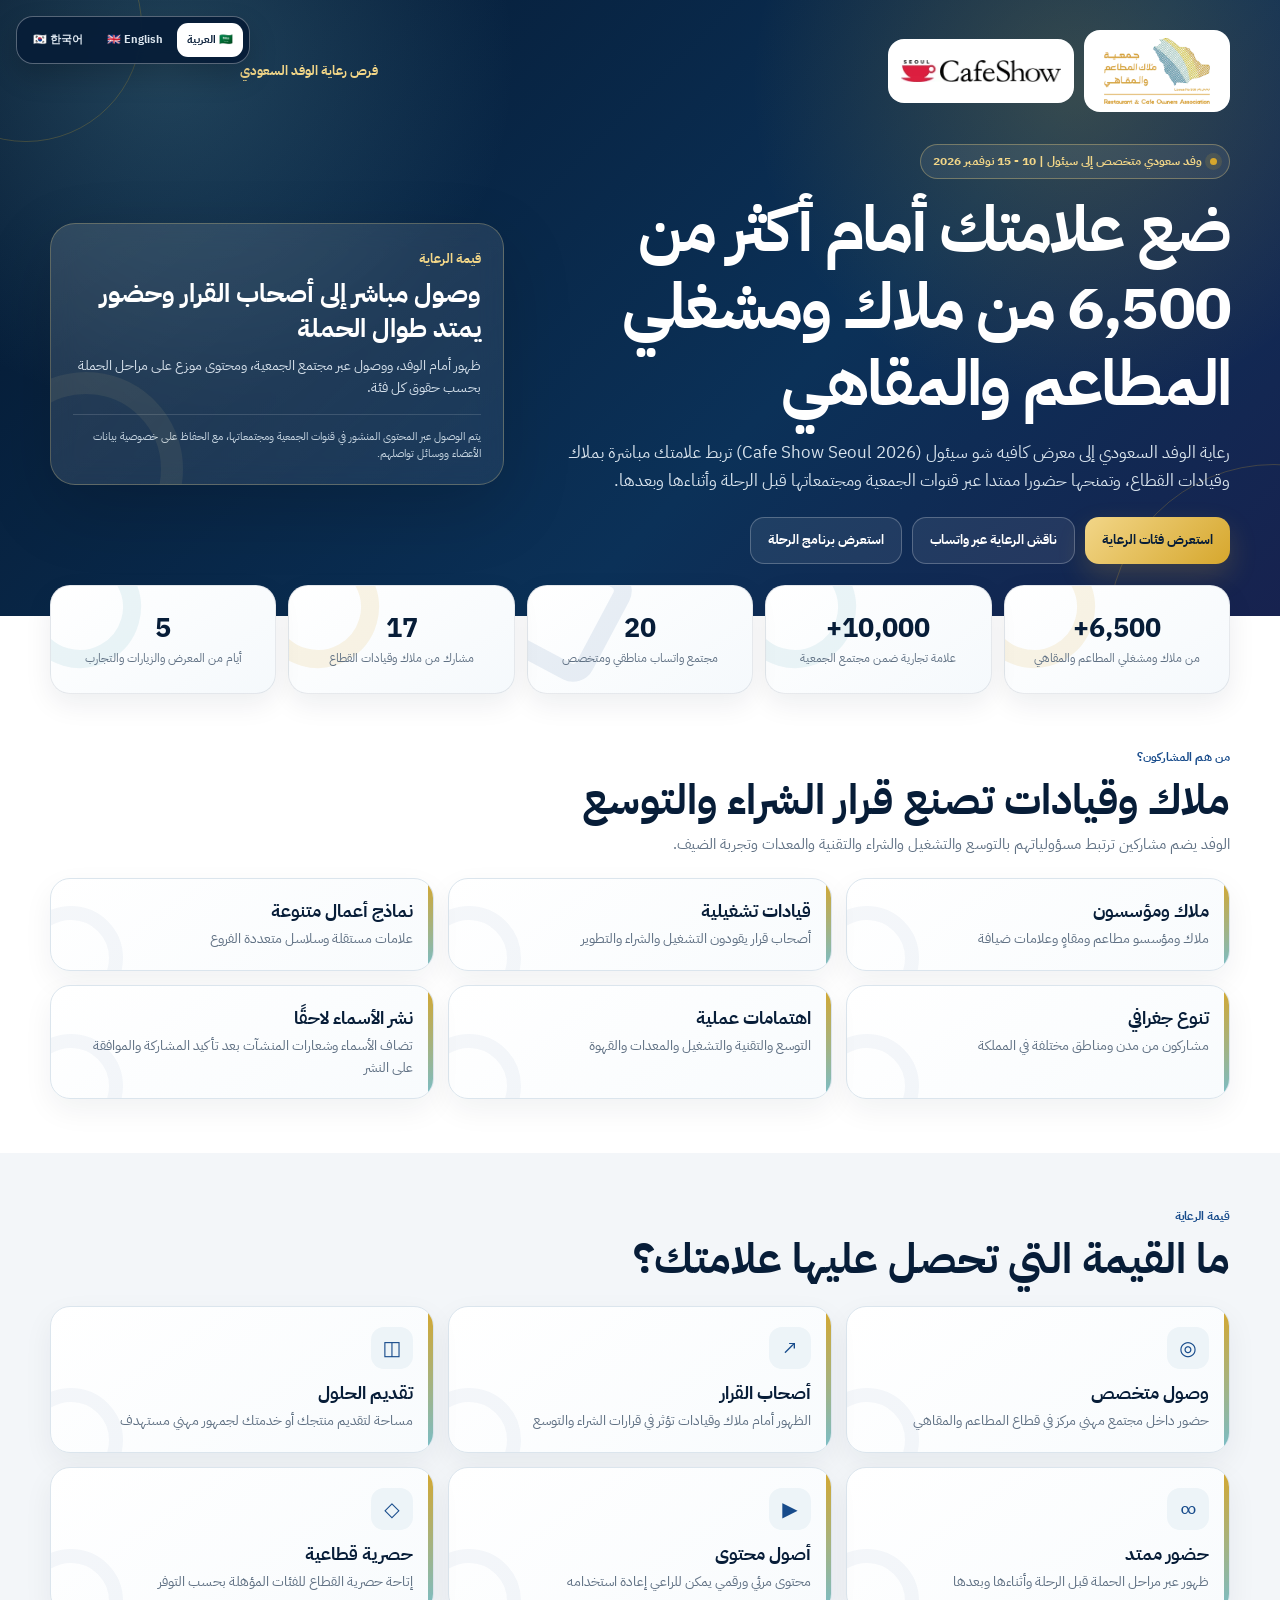
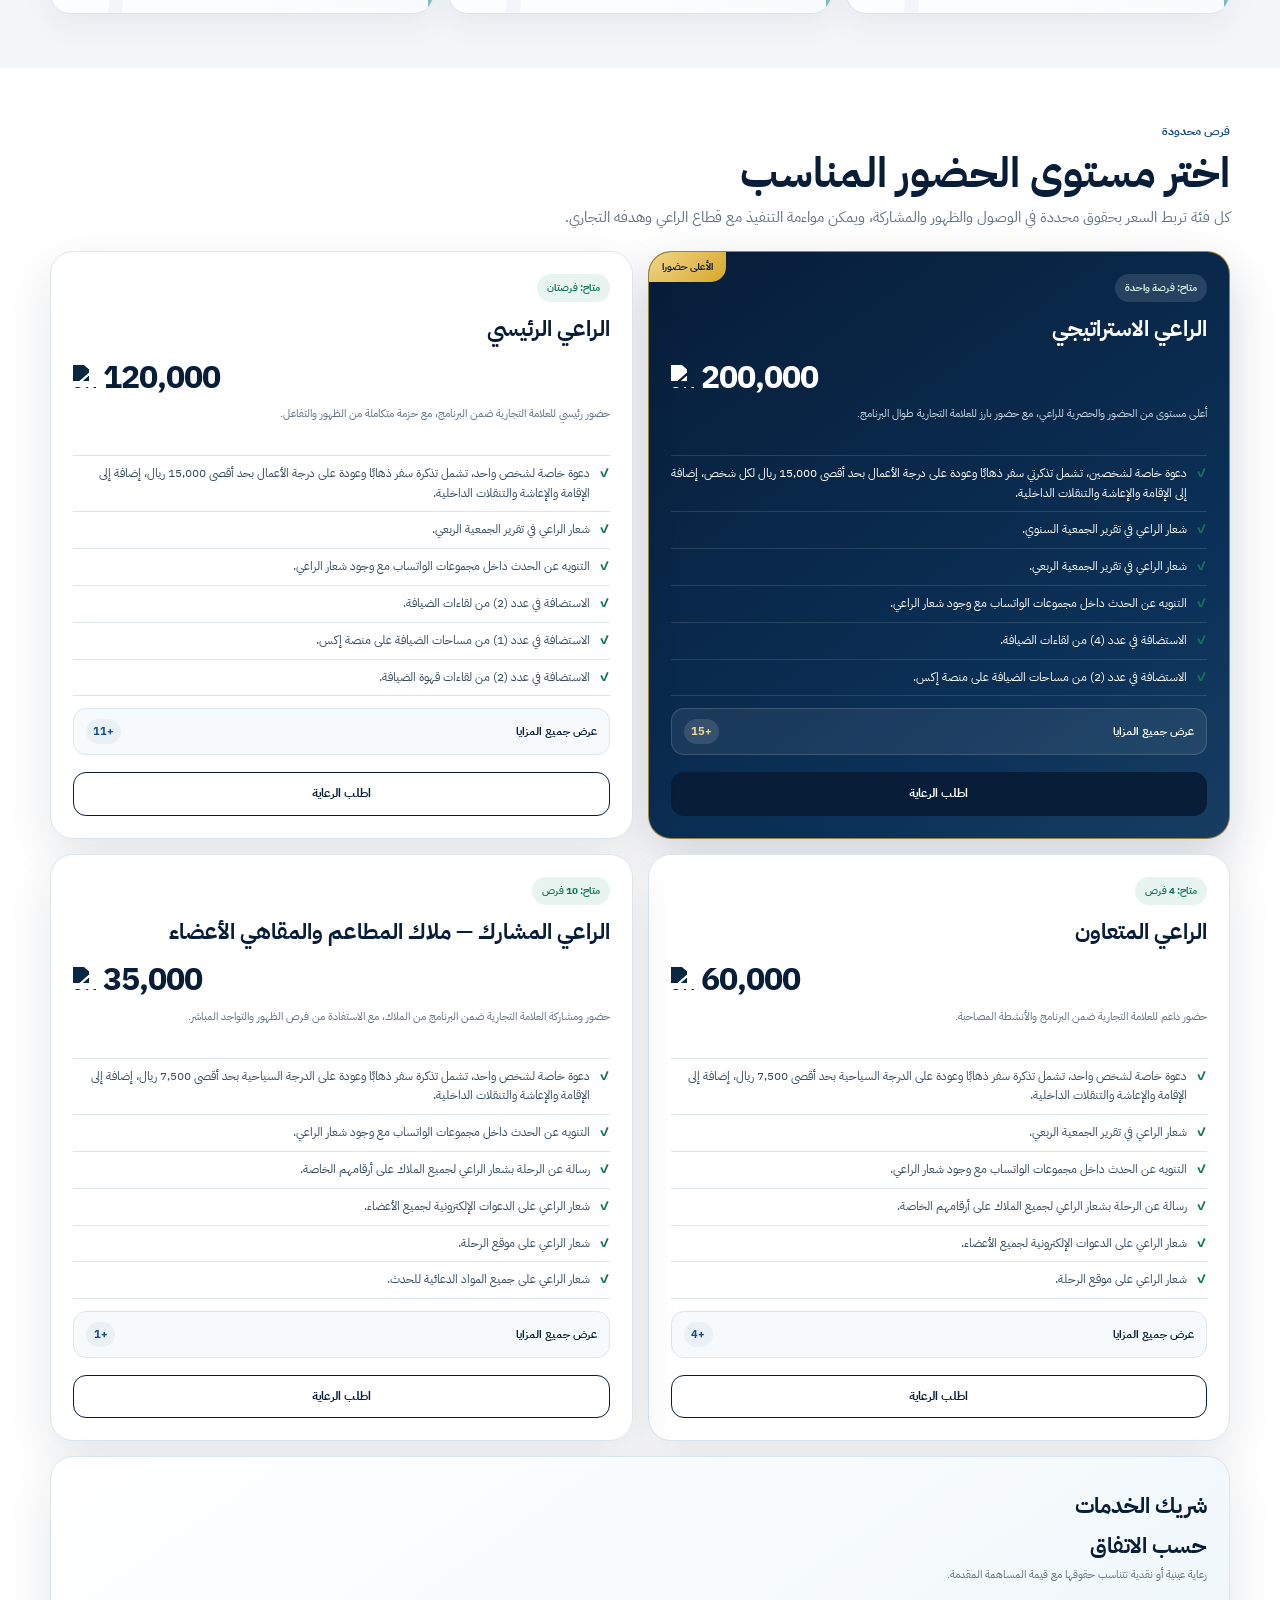
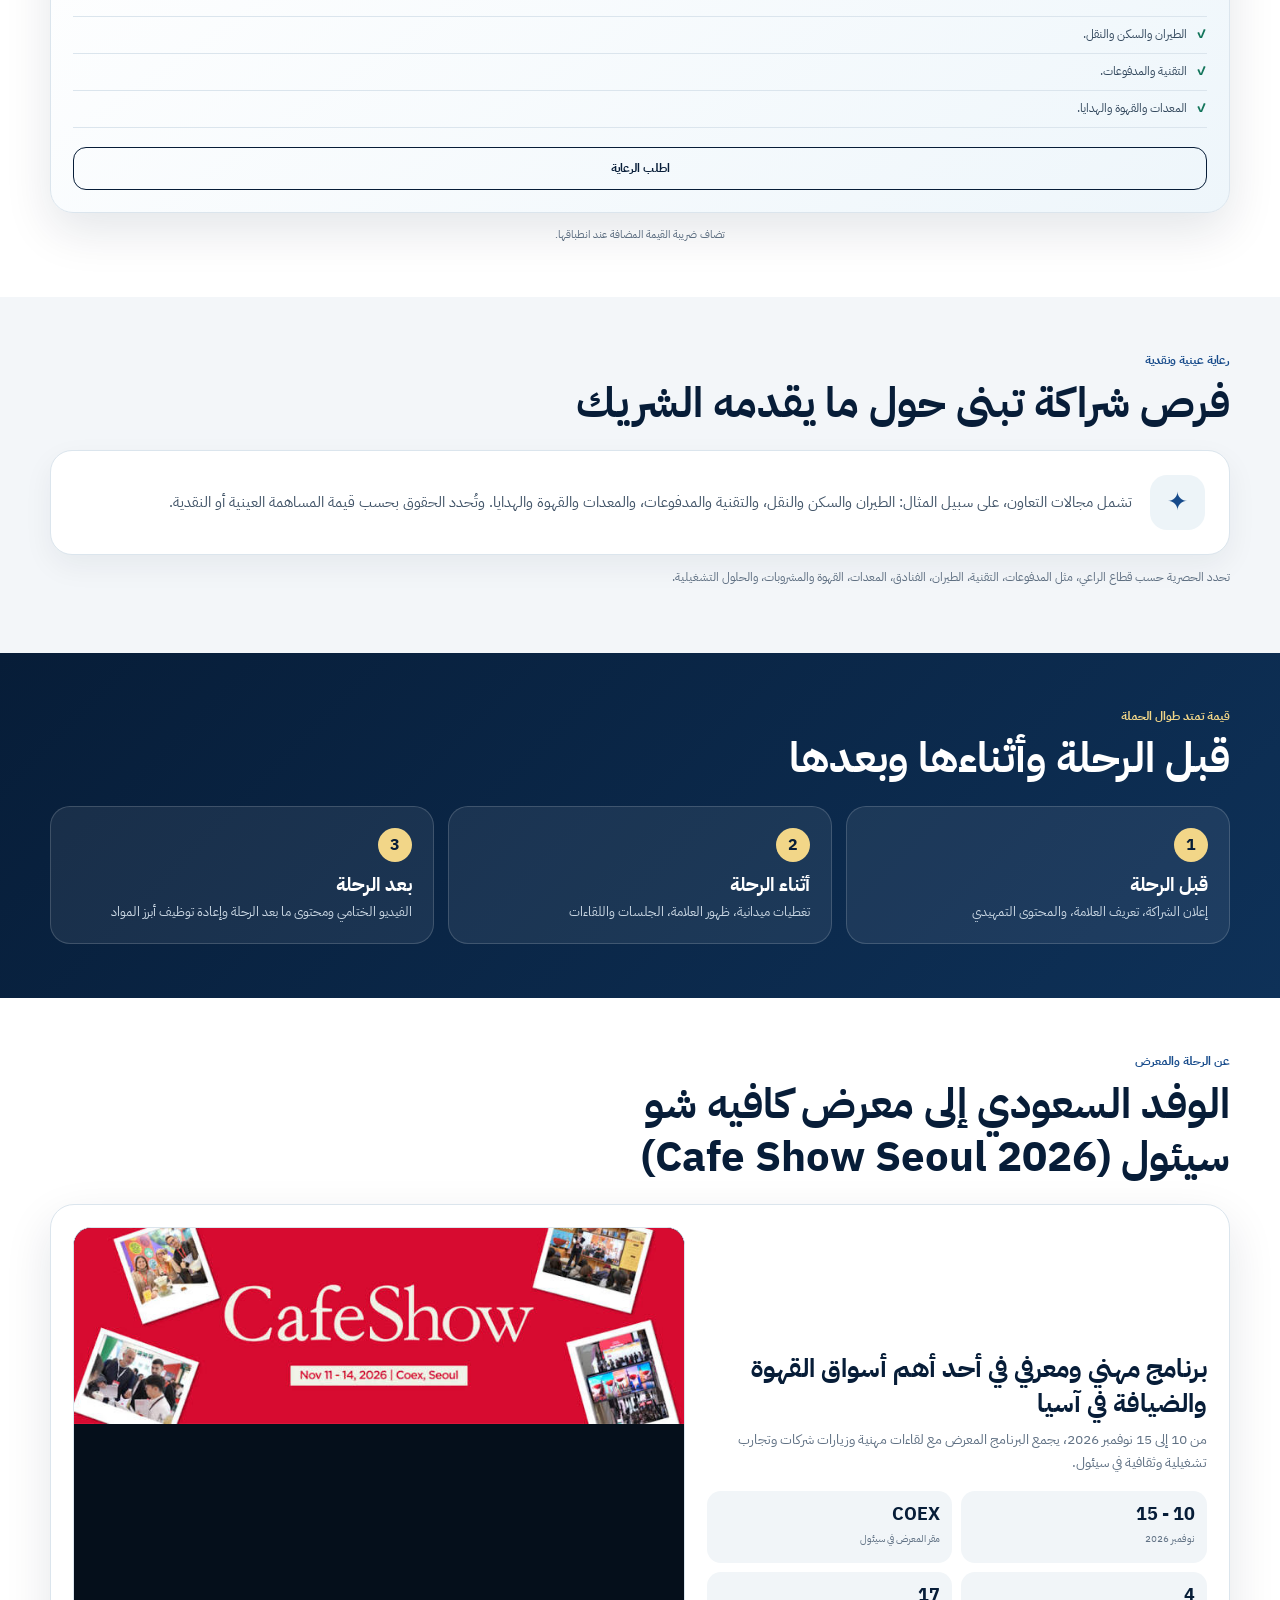
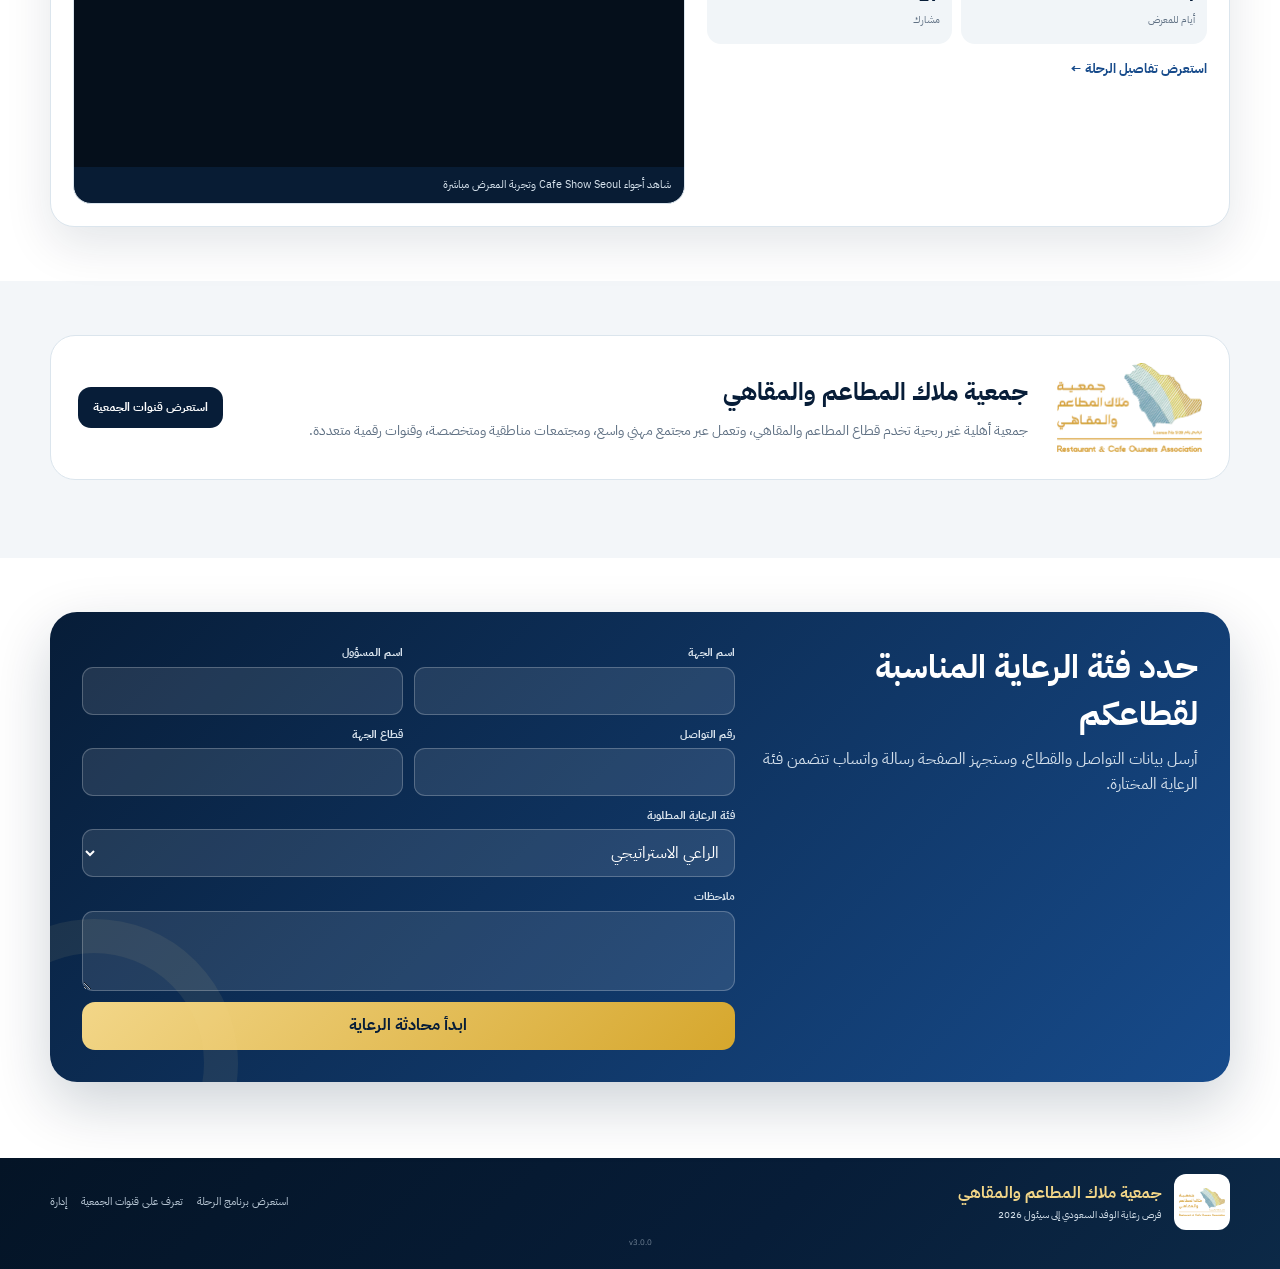
==== commit ec721026: "Improve sponsorship sales copy, design, motion and delegation consistency" ====
--- a/index.html
+++ b/index.html
@@ -5,11 +5,11 @@
   <meta name="viewport" content="width=device-width,initial-scale=1,viewport-fit=cover">
   <meta name="theme-color" content="#071d38">
   <title>فرص رعاية الوفد السعودي | Cafe Show Seoul 2026</title>
-  <meta name="description" content="ضع علامتك أمام مجتمع يتجاوز 6,500 من ملاك ومشغلي المطاعم والمقاهي من خلال رعاية الوفد السعودي المصاحب لمعرض Cafe Show Seoul 2026.">
+  <meta name="description" content="ضع علامتك أمام أكثر من 6,500 من ملاك ومشغلي المطاعم والمقاهي عبر رعاية الوفد السعودي إلى معرض كافيه شو سيئول (Cafe Show Seoul 2026).">
   <meta property="og:type" content="website">
   <meta property="og:url" content="https://almohammdin.github.io/Sponsors-Cafe-Show-Seoul2026/">
   <meta property="og:title" content="فرص رعاية الوفد السعودي | Cafe Show Seoul 2026">
-  <meta property="og:description" content="وصول قطاعي مركز عبر قنوات الجمعية ومجتمعاتها قبل الرحلة وأثناءها وبعدها.">
+  <meta property="og:description" content="فرص رعاية تمنح علامتك حضورا أمام ملاك وقيادات قطاع المطاعم والمقاهي، مع ظهور ممتد قبل الرحلة وأثناءها وبعدها.">
   <meta property="og:image" content="https://almohammdin.github.io/Sponsors-Cafe-Show-Seoul2026/sponsor-preview.png">
   <meta property="og:image:width" content="1200">
   <meta property="og:image:height" content="630">
@@ -57,7 +57,65 @@
     @media(max-width:1020px){.brand-row{padding-inline-end:0}.hero-grid{grid-template-columns:1fr}.hero-card{max-width:680px}.stats-grid{grid-template-columns:repeat(3,1fr)}.profile-grid,.value-grid{grid-template-columns:repeat(2,1fr)}.packages{grid-template-columns:repeat(2,1fr)}.trip-box{grid-template-columns:1fr 1fr}.association-box{grid-template-columns:130px 1fr}.association-box>a{grid-column:1/-1;justify-self:start}.admin-grid{grid-template-columns:repeat(2,1fr)}}
     @media(max-width:700px){.container{width:min(100% - 24px,var(--max))}.language-switcher{top:8px;inset-inline:8px auto;width:calc(100% - 16px);justify-content:center}.language-switcher button{flex:1;padding:7px 4px;font-size:10px}.hero{padding-top:76px;padding-bottom:44px}.brand-row{display:block;margin-bottom:23px}.logos{margin-bottom:10px}.logo-box{min-height:55px;padding:7px 9px}.logo-box.association img{width:100px;height:55px}.logo-box.cafe img{width:130px}h1{font-size:37px}.hero-lead{font-size:15px}.hero-actions{display:grid}.button{width:100%}.hero-card{padding:19px}.stats-grid{grid-template-columns:1fr 1fr}.stat{padding:16px 9px}.stat:last-child{grid-column:1/-1}.stat strong{font-size:22px}section{padding:42px 0}.section-head{grid-template-columns:1fr;margin-bottom:17px}.profile-grid,.value-grid,.packages,.phase-grid{grid-template-columns:1fr}.package{padding:20px}.matrix-wrap{display:none}.mobile-rights{display:grid;gap:10px}.special-box{grid-template-columns:1fr}.trip-box{grid-template-columns:1fr;padding:14px}.association-box{grid-template-columns:1fr;text-align:center}.association-box img{justify-self:center}.association-box a{justify-self:stretch;justify-content:center}.contact-box{grid-template-columns:1fr;padding:22px}.contact-form{grid-template-columns:1fr}.field.full,.submit{grid-column:1}.footer-row{align-items:flex-start;flex-direction:column}.mobile-cta{position:fixed;z-index:1200;display:flex;inset-inline:12px;bottom:max(10px,env(safe-area-inset-bottom));min-height:50px;align-items:center;justify-content:center;border-radius:15px;background:linear-gradient(135deg,var(--gold2),var(--gold));color:var(--navy);text-decoration:none;font-size:13px;font-weight:700;box-shadow:0 15px 34px rgba(7,29,56,.28)}.admin-grid{grid-template-columns:1fr}.admin-field.full{grid-column:1}.admin-head{align-items:flex-start;flex-direction:column}}
     @media(prefers-reduced-motion:reduce){html{scroll-behavior:auto}}
-  </style>
+  
+    /* v3 sales + motion polish */
+    :root{--ui-ease-out:cubic-bezier(.23,1,.32,1);--ui-ease-in-out:cubic-bezier(.77,0,.175,1)}
+    .hero{background:
+      radial-gradient(circle at 13% 10%,rgba(120,189,202,.24),transparent 28%),
+      radial-gradient(circle at 84% 14%,rgba(214,167,45,.22),transparent 27%),
+      linear-gradient(135deg,#05182f 0%,#0b3158 62%,#17224f 100%)}
+    .hero h1{max-width:900px;letter-spacing:-.028em}
+    .hero-card{position:relative;overflow:hidden;border-color:rgba(242,214,136,.28);background:linear-gradient(145deg,rgba(255,255,255,.13),rgba(255,255,255,.065))}
+    .hero-card:after{content:"";position:absolute;width:150px;height:150px;inset-inline-end:-62px;bottom:-82px;border:22px solid rgba(242,214,136,.08);border-radius:50%;pointer-events:none}
+    .button,.package-cta,.submit,.association-box a,.text-link{transition:transform 150ms var(--ui-ease-out),box-shadow 180ms ease,background-color 160ms ease,border-color 160ms ease}
+    .button:active,.package-cta:active,.submit:active,.association-box a:active,.text-link:active{transform:scale(.97)}
+    .stats-grid{overflow:visible;border:0;background:transparent;box-shadow:none;gap:12px}
+    .stat{position:relative;overflow:hidden;isolation:isolate;border:1px solid rgba(7,29,56,.09)!important;border-radius:20px;background:linear-gradient(145deg,#fff,#f5f9fc);box-shadow:0 10px 28px rgba(7,29,56,.075);transition:transform 190ms var(--ui-ease-out),box-shadow 190ms ease,border-color 170ms ease}
+    .stat:first-child{border-inline-start:1px solid rgba(7,29,56,.09)!important}
+    .stat:after{content:"";position:absolute;z-index:-1;width:86px;height:86px;inset-inline-end:-32px;top:-40px;border:18px solid rgba(214,167,45,.12);border-radius:50%;transform:rotate(16deg)}
+    .stat:nth-child(2):after,.stat:nth-child(5):after{border-color:rgba(120,189,202,.15)}
+    .stat:nth-child(3):after{border-radius:22px;transform:rotate(28deg);border-color:rgba(23,75,139,.09)}
+    .profile-card,.value-card{overflow:hidden;background:linear-gradient(145deg,#fff,#f8fbfd);transition:transform 190ms var(--ui-ease-out),box-shadow 190ms ease,border-color 170ms ease}
+    .profile-card:after,.value-card:after{content:"";position:absolute;width:76px;height:76px;inset-inline-end:-32px;bottom:-40px;border:14px solid rgba(23,75,139,.045);border-radius:50%;pointer-events:none}
+    .package{overflow:hidden;transition:transform 200ms var(--ui-ease-out),box-shadow 200ms ease,border-color 180ms ease}
+    .package.featured{border-color:rgba(214,167,45,.72);background:linear-gradient(145deg,#071d38 0%,#0b3158 72%,#173e61 100%);box-shadow:0 20px 50px rgba(7,29,56,.19)}
+    .package.featured h3,.package.featured .price,.package.featured .package-cap,.package.featured li{color:#fff}
+    .package.featured .package-cap{color:#cad9e6}
+    .package.featured li{border-color:rgba(255,255,255,.12)}
+    .package.featured ul{border-color:rgba(255,255,255,.13)}
+    .package.featured .price img{filter:brightness(0) invert(1)}
+    .package.featured .package-status{background:rgba(255,255,255,.12);color:#d9f3e9}
+    .featured-tier{position:absolute;top:0;inset-inline-end:0;padding:7px 13px;border-end-start-radius:15px;background:linear-gradient(135deg,var(--gold2),var(--gold));color:var(--navy);font-size:10px;font-weight:800}
+    .package-more{margin:-7px 0 17px;border:1px solid var(--line);border-radius:13px;background:#f7fafc}
+    .package.featured .package-more{border-color:rgba(255,255,255,.15);background:rgba(255,255,255,.07)}
+    .package-more summary{display:flex;align-items:center;justify-content:space-between;gap:12px;padding:10px 12px;color:var(--navy);font-size:11px;font-weight:800;cursor:pointer;list-style:none;user-select:none}
+    .package-more summary::-webkit-details-marker{display:none}
+    .package-more summary span{display:inline-grid;place-items:center;min-width:29px;height:25px;padding:0 7px;border-radius:999px;background:#eaf1f6;color:var(--blue);font-family:"IBM Plex Sans",sans-serif}
+    .package.featured .package-more summary{color:#fff}.package.featured .package-more summary span{background:rgba(255,255,255,.12);color:var(--gold2)}
+    .package-more ul{margin:0 12px 10px!important}
+    .package.service{background:linear-gradient(145deg,#fff,#eef6fb)}
+    .contact-box{position:relative;overflow:hidden}
+    .contact-box:after{content:"";position:absolute;width:220px;height:220px;inset-inline-end:-100px;bottom:-125px;border:34px solid rgba(242,214,136,.08);border-radius:50%;pointer-events:none}
+    footer{margin-top:22px;padding:16px 0 20px;background:linear-gradient(135deg,#041426,#071d38 60%,#0c2947)}
+    .footer-brand strong{color:#f2d688}.footer-brand span{color:#d5e1eb}
+    .version{margin-top:6px}
+    @media (hover:hover) and (pointer:fine){
+      .stat:hover,.profile-card:hover,.value-card:hover,.package:hover{transform:translateY(-4px);box-shadow:0 18px 38px rgba(7,29,56,.12)}
+      .package.featured:hover{box-shadow:0 26px 58px rgba(7,29,56,.24)}
+      .button:hover,.package-cta:hover,.association-box a:hover{transform:translateY(-1px)}
+    }
+    .ui-reveal{opacity:0;transform:translateY(10px);transition:opacity 300ms var(--ui-ease-out),transform 300ms var(--ui-ease-out);transition-delay:var(--reveal-delay,0ms)}
+    .ui-reveal.is-visible{opacity:1;transform:translateY(0)}
+    @media(max-width:700px){
+      footer{margin-top:14px;padding:14px 0 calc(76px + env(safe-area-inset-bottom))}
+      .stats-grid{gap:9px}.stat{border-radius:17px}.featured-tier{font-size:9px}
+      .package.featured{order:-1}
+    }
+    @media(prefers-reduced-motion:reduce){
+      .ui-reveal{opacity:1!important;transform:none!important;transition:opacity 160ms ease!important}
+      .button,.package-cta,.submit,.association-box a,.text-link,.stat,.profile-card,.value-card,.package{transition-duration:0ms!important}
+    }
+</style>
 </head>
 <body data-lang="ar">
   <a class="skip" href="#main">تجاوز إلى المحتوى</a>
@@ -78,20 +136,20 @@
       </div>
       <div class="hero-grid">
         <div>
-          <span class="eyebrow" data-i18n="eyebrow">وفد سعودي متخصص | 10 - 15 نوفمبر 2026</span>
-          <h1 data-i18n="heroTitle">ضع علامتك أمام مجتمع يتجاوز 6,500 من ملاك ومشغلي المطاعم والمقاهي</h1>
-          <p class="hero-lead" data-i18n="heroLead">تمنح رعاية الوفد السعودي المصاحب لمعرض Cafe Show Seoul 2026 علامتك حضورًا مباشرًا مع ملاك وقيادات القطاع، ووصولًا عبر قنوات الجمعية ومجتمعاتها قبل الرحلة وأثناءها وبعدها.</p>
+          <span class="eyebrow" data-i18n="eyebrow">وفد سعودي متخصص إلى سيئول | 10 - 15 نوفمبر 2026</span>
+          <h1 data-i18n="heroTitle">ضع علامتك أمام أكثر من 6,500 من ملاك ومشغلي المطاعم والمقاهي</h1>
+          <p class="hero-lead" data-i18n="heroLead">رعاية الوفد السعودي إلى معرض كافيه شو سيئول (Cafe Show Seoul 2026) تربط علامتك مباشرة بملاك وقيادات القطاع، وتمنحها حضورا ممتدا عبر قنوات الجمعية ومجتمعاتها قبل الرحلة وأثناءها وبعدها.</p>
           <div class="hero-actions">
-            <a class="button primary sponsor-whatsapp" href="https://wa.me/966566330366" data-tier="general" data-i18n="requestSponsorship">اطلب الرعاية عبر واتساب</a>
-            <a class="button" href="https://linktr.ee/rcoa.sa" target="_blank" rel="noopener" data-i18n="associationChannels">تعرف على قنوات الجمعية</a>
+            <a class="button primary" href="#packages" data-i18n="viewPackages">استعرض اختر مستوى الحضور المناسب</a>
+            <a class="button sponsor-whatsapp" href="https://wa.me/966566330366" data-tier="general" data-i18n="requestSponsorship">ناقش الرعاية عبر واتساب</a>
             <a class="button" href="https://almohammdin.github.io/Cafe-Show-Seoul2026/" target="_blank" rel="noopener" data-i18n="tripProgram">استعرض برنامج الرحلة</a>
           </div>
         </div>
         <aside class="hero-card">
-          <small data-i18n="reachLabel">قيمة الرعاية</small>
-          <strong data-i18n="reachTitle">وصول قطاعي مركز مرتبط بحدث دولي ومحتوى مهني ممتد</strong>
-          <p data-i18n="reachCopy">حضور أمام الوفد، ووصول إلى مجتمع الجمعية، ومحتوى موزع على مراحل الحملة وفق حقوق كل فئة.</p>
-          <div class="privacy-note" data-i18n="privacyNote">يتحقق الوصول من خلال المحتوى المنشور عبر قنوات الجمعية ومجتمعاتها، ولا يشمل مشاركة بيانات الأفراد أو وسائل تواصلهم الخاصة.</div>
+          <small data-i18n="reachLabel">لماذا هذه الرعاية؟</small>
+          <strong data-i18n="reachTitle">وصول مباشر إلى أصحاب القرار وحضور يمتد طوال الحملة</strong>
+          <p data-i18n="reachCopy">ظهور أمام الوفد، ووصول عبر مجتمع الجمعية، ومحتوى موزع على مراحل الحملة بحسب حقوق كل فئة.</p>
+          <div class="privacy-note" data-i18n="privacyNote">يتم الوصول عبر المحتوى المنشور في قنوات الجمعية ومجتمعاتها، مع الحفاظ على خصوصية بيانات الأعضاء ووسائل تواصلهم.</div>
         </aside>
       </div>
     </div>
@@ -103,13 +161,13 @@
         <div class="stat"><strong>6,500+</strong><span data-i18n="stat1">من ملاك ومشغلي المطاعم والمقاهي</span></div>
         <div class="stat"><strong>10,000+</strong><span data-i18n="stat2">علامة تجارية ضمن مجتمع الجمعية</span></div>
         <div class="stat"><strong>20</strong><span data-i18n="stat3">مجتمع واتساب مناطقي ومتخصص</span></div>
-        <div class="stat"><strong>15</strong><span data-i18n="stat4">مشاركًا من ملاك وقيادات القطاع</span></div>
+        <div class="stat"><strong>17</strong><span data-i18n="stat4">مشارك من ملاك وقيادات القطاع</span></div>
         <div class="stat"><strong>5</strong><span data-i18n="stat5">أيام من المعرض والزيارات والتجارب</span></div>
       </div></div>
     </section>
 
     <section id="delegation-profile"><div class="container">
-      <div class="section-head"><div><span class="section-kicker" data-i18n="profileKicker">ملف الوفد المستهدف</span><h2 data-i18n="profileTitle">أصحاب قرار من قلب قطاع الضيافة</h2><p data-i18n="profileIntro">يُبنى الوفد حول مشاركين ترتبط قراراتهم مباشرة بالتوسع والتشغيل والتقنية والمعدات وتجارب القهوة والضيافة.</p></div></div>
+      <div class="section-head"><div><span class="section-kicker" data-i18n="profileKicker">من هم المشاركون؟</span><h2 data-i18n="profileTitle">ملاك وقيادات تصنع قرار الشراء والتوسع</h2><p data-i18n="profileIntro">الوفد يضم مشاركين ترتبط مسؤولياتهم بالتوسع والتشغيل والشراء والتقنية والمعدات وتجربة الضيف.</p></div></div>
       <div class="profile-grid">
         <article class="profile-card"><strong data-i18n="profile1Title">ملاك ومؤسسون</strong><span data-i18n="profile1Copy">ملاك ومؤسسو مطاعم ومقاهٍ وعلامات ضيافة</span></article>
         <article class="profile-card"><strong data-i18n="profile2Title">قيادات تشغيلية</strong><span data-i18n="profile2Copy">أصحاب قرار يقودون التشغيل والشراء والتطوير</span></article>
@@ -121,49 +179,49 @@
     </div></section>
 
     <section class="soft" id="value"><div class="container">
-      <div class="section-head"><div><span class="section-kicker" data-i18n="valueKicker">ما الذي يحققه الراعي؟</span><h2 data-i18n="valueTitle">حضور يخدم هدفًا تجاريًا محددًا</h2></div></div>
+      <div class="section-head"><div><span class="section-kicker" data-i18n="valueKicker">قيمة الرعاية</span><h2 data-i18n="valueTitle">ما القيمة التي تحصل عليها علامتك؟</h2></div></div>
       <div class="value-grid">
-        <article class="value-card"><span class="value-icon">◎</span><h3 data-i18n="value1Title">وصول متخصص</h3><p data-i18n="value1Copy">الوصول إلى مجتمع مركز في قطاع المطاعم والمقاهي</p></article>
-        <article class="value-card"><span class="value-icon">↗</span><h3 data-i18n="value2Title">أمام أصحاب القرار</h3><p data-i18n="value2Copy">الحضور أمام ملاك وقيادات تشغيلية ترتبط بالشراء والتوسع</p></article>
-        <article class="value-card"><span class="value-icon">◫</span><h3 data-i18n="value3Title">عرض الحلول</h3><p data-i18n="value3Copy">تقديم المنتجات والخدمات لجمهور مهني مستهدف</p></article>
-        <article class="value-card"><span class="value-icon">∞</span><h3 data-i18n="value4Title">ارتباط ممتد</h3><p data-i18n="value4Copy">ربط العلامة بتجربة دولية ومحتوى معرفي</p></article>
-        <article class="value-card"><span class="value-icon">▶</span><h3 data-i18n="value5Title">محتوى قابل للاستخدام</h3><p data-i18n="value5Copy">إنتاج محتوى يمكن للراعي إعادة استخدامه</p></article>
-        <article class="value-card"><span class="value-icon">◇</span><h3 data-i18n="value6Title">حصرية قطاعية</h3><p data-i18n="value6Copy">حماية قطاع الراعي للفئات المؤهلة وبحسب التوفر</p></article>
+        <article class="value-card"><span class="value-icon">◎</span><h3 data-i18n="value1Title">وصول متخصص</h3><p data-i18n="value1Copy">حضور داخل مجتمع مهني مركز في قطاع المطاعم والمقاهي</p></article>
+        <article class="value-card"><span class="value-icon">↗</span><h3 data-i18n="value2Title">أصحاب القرار</h3><p data-i18n="value2Copy">الظهور أمام ملاك وقيادات تؤثر في قرارات الشراء والتوسع</p></article>
+        <article class="value-card"><span class="value-icon">◫</span><h3 data-i18n="value3Title">تقديم الحلول</h3><p data-i18n="value3Copy">مساحة لتقديم منتجك أو خدمتك لجمهور مهني مستهدف</p></article>
+        <article class="value-card"><span class="value-icon">∞</span><h3 data-i18n="value4Title">حضور ممتد</h3><p data-i18n="value4Copy">ظهور عبر مراحل الحملة قبل الرحلة وأثناءها وبعدها</p></article>
+        <article class="value-card"><span class="value-icon">▶</span><h3 data-i18n="value5Title">أصول محتوى</h3><p data-i18n="value5Copy">محتوى مرئي ورقمي يمكن للراعي إعادة استخدامه</p></article>
+        <article class="value-card"><span class="value-icon">◇</span><h3 data-i18n="value6Title">حصرية قطاعية</h3><p data-i18n="value6Copy">إتاحة حصرية القطاع للفئات المؤهلة بحسب التوفر</p></article>
       </div>
     </div></section>
 
     <section id="packages"><div class="container">
-      <div class="section-head"><div><span class="section-kicker" data-i18n="packagesKicker">فرص محدودة</span><h2 data-i18n="packagesTitle">فئات الرعاية</h2><p data-i18n="packagesIntro">حقوق محددة لكل فئة، مع إمكانية مواءمة التفاصيل مع قطاع الراعي وهدفه.</p></div></div>
+      <div class="section-head"><div><span class="section-kicker" data-i18n="packagesKicker">فرص محدودة</span><h2 data-i18n="packagesTitle">اختر مستوى الحضور المناسب</h2><p data-i18n="packagesIntro">حقوق محددة لكل فئة، مع إمكانية مواءمة التفاصيل مع قطاع الراعي وهدفه.</p></div></div>
       <div class="packages" id="packagesGrid"></div>
-      <p class="tax-note" data-i18n="taxNote">القيم لا تشمل ضريبة القيمة المضافة عند انطباقها.</p>
+      <p class="tax-note" data-i18n="taxNote">تضاف ضريبة القيمة المضافة عند انطباقها.</p>
     </div></section>
 
     <section class="soft" id="specialized"><div class="container">
-      <div class="section-head"><div><span class="section-kicker" data-i18n="specialKicker">شركاء الخدمات</span><h2 data-i18n="specialTitle">فرص متخصصة بحسب طبيعة المساهمة</h2></div></div>
+      <div class="section-head"><div><span class="section-kicker" data-i18n="specialKicker">رعاية عينية ونقدية</span><h2 data-i18n="specialTitle">فرص شراكة تبنى حول ما يقدمه الشريك</h2></div></div>
       <div class="special-box"><span class="special-icon">✦</span><p id="specialText"></p></div>
-      <p class="exclusivity" data-i18n="exclusivityCopy">تطبق الحصرية حسب قطاع الراعي، مثل المدفوعات، التقنية، الطيران، الفنادق، المعدات، القهوة والمشروبات، والحلول التشغيلية.</p>
+      <p class="exclusivity" data-i18n="exclusivityCopy">تحدد الحصرية حسب قطاع الراعي، مثل المدفوعات، التقنية، الطيران، الفنادق، المعدات، القهوة والمشروبات، والحلول التشغيلية.</p>
     </div></section>
 
     <section class="dark" id="campaign"><div class="container">
-      <div class="section-head"><div><span class="section-kicker" data-i18n="campaignKicker">ظهور يتجاوز أيام الرحلة</span><h2 data-i18n="campaignTitle">قبل الرحلة وأثناءها وبعدها</h2></div></div>
+      <div class="section-head"><div><span class="section-kicker" data-i18n="campaignKicker">قيمة تمتد طوال الحملة</span><h2 data-i18n="campaignTitle">قبل الرحلة وأثناءها وبعدها</h2></div></div>
       <div class="phase-grid">
-        <article class="phase"><span>1</span><h3 data-i18n="beforeTitle">قبل الرحلة</h3><p data-i18n="beforeCopy">إعلان الرعاية، التعريف بالراعي، والمحتوى التمهيدي</p></article>
-        <article class="phase"><span>2</span><h3 data-i18n="duringTitle">أثناء الرحلة</h3><p data-i18n="duringCopy">التغطية، الظهور، الجلسات، والمحتوى الميداني</p></article>
-        <article class="phase"><span>3</span><h3 data-i18n="afterTitle">بعد الرحلة</h3><p data-i18n="afterCopy">الفيديو الختامي ومحتوى ختام الرحلة</p></article>
+        <article class="phase"><span>1</span><h3 data-i18n="beforeTitle">قبل الرحلة</h3><p data-i18n="beforeCopy">إعلان الشراكة، تعريف العلامة، والمحتوى التمهيدي</p></article>
+        <article class="phase"><span>2</span><h3 data-i18n="duringTitle">أثناء الرحلة</h3><p data-i18n="duringCopy">تغطيات ميدانية، ظهور العلامة، الجلسات واللقاءات</p></article>
+        <article class="phase"><span>3</span><h3 data-i18n="afterTitle">بعد الرحلة</h3><p data-i18n="afterCopy">الفيديو الختامي ومحتوى ما بعد الرحلة وإعادة توظيف أبرز المواد</p></article>
       </div>
     </div></section>
 
     <section id="trip"><div class="container">
-      <div class="section-head"><div><span class="section-kicker" data-i18n="tripKicker">عن الرحلة والمعرض</span><h2 data-i18n="tripTitle">وفد سعودي إلى سيئول بالتزامن مع Cafe Show Seoul 2026</h2></div></div>
+      <div class="section-head"><div><span class="section-kicker" data-i18n="tripKicker">عن الرحلة والمعرض</span><h2 data-i18n="tripTitle">الوفد السعودي إلى معرض كافيه شو سيئول (Cafe Show Seoul 2026)</h2></div></div>
       <div class="trip-box">
         <div class="trip-copy">
           <h3 data-i18n="tripBoxTitle">برنامج مهني ومعرفي في أحد أهم أسواق القهوة والضيافة في آسيا</h3>
-          <p data-i18n="tripBoxCopy">تقام الرحلة من 10 إلى 15 نوفمبر 2026، وتجمع زيارة المعرض واللقاءات المهنية وزيارات الشركات والتجارب التشغيلية والثقافية في سيئول.</p>
+          <p data-i18n="tripBoxCopy">من 10 إلى 15 نوفمبر 2026، يجمع البرنامج المعرض مع لقاءات مهنية وزيارات شركات وتجارب تشغيلية وثقافية في سيئول.</p>
           <div class="trip-facts">
             <div class="trip-fact"><strong>10 - 15</strong><span data-i18n="tripFact1">نوفمبر 2026</span></div>
             <div class="trip-fact"><strong>COEX</strong><span data-i18n="tripFact2">مقر المعرض في سيئول</span></div>
             <div class="trip-fact"><strong>4</strong><span data-i18n="tripFact3">أيام للمعرض</span></div>
-            <div class="trip-fact"><strong>15</strong><span data-i18n="tripFact4">مشاركًا مستهدفًا</span></div>
+            <div class="trip-fact"><strong>17</strong><span data-i18n="tripFact4">مشارك</span></div>
           </div>
           <a class="text-link" href="https://almohammdin.github.io/Cafe-Show-Seoul2026/" target="_blank" rel="noopener" data-i18n="viewTripDetails">استعرض تفاصيل الرحلة ←</a>
         </div>
@@ -181,7 +239,7 @@
     </div></section>
 
     <section id="contact"><div class="container"><div class="contact-box">
-      <div class="contact-copy"><h2 data-i18n="contactTitle">لنحدد فئة الرعاية المناسبة لقطاعكم</h2><p data-i18n="contactCopy">أرسل بيانات مختصرة، وستفتح رسالة واتساب مرتبة وجاهزة.</p></div>
+      <div class="contact-copy"><h2 data-i18n="contactTitle">حدد فئة الرعاية المناسبة لقطاعكم</h2><p data-i18n="contactCopy">أرسل بيانات التواصل والقطاع، وستجهز الصفحة رسالة واتساب تتضمن فئة الرعاية المختارة.</p></div>
       <form class="contact-form" id="contactForm">
         <div class="field"><label for="company" data-i18n="companyLabel">اسم الجهة</label><input id="company" name="company" required></div>
         <div class="field"><label for="contactName" data-i18n="contactNameLabel">اسم المسؤول</label><input id="contactName" name="contactName" required></div>
@@ -189,7 +247,7 @@
         <div class="field"><label for="sector" data-i18n="sectorLabel">قطاع الجهة</label><input id="sector" name="sector" required></div>
         <div class="field full"><label for="tier" data-i18n="tierLabel">فئة الرعاية المطلوبة</label><select id="tier" name="tier"></select></div>
         <div class="field full"><label for="notes" data-i18n="notesLabel">ملاحظات</label><textarea id="notes" name="notes"></textarea></div>
-        <button class="submit" type="submit" data-i18n="sendWhatsapp">إرسال الطلب عبر واتساب</button>
+        <button class="submit" type="submit" data-i18n="sendWhatsapp">ابدأ محادثة الرعاية</button>
       </form>
     </div></div></section>
   </main>
@@ -206,27 +264,32 @@
     <div class="admin-save-state" id="adminSaveState"></div>
   </div></div></section>
 
-  <footer><div class="container"><div class="footer-row"><div class="footer-brand"><img src="association-logo.webp" alt="Restaurant & Cafe Owners Association"><div><strong data-i18n="associationTitle">جمعية ملاك المطاعم والمقاهي</strong><span data-i18n="footerCopy">فرص رعاية الوفد السعودي إلى سيئول 2026</span></div></div><div class="footer-links"><a href="https://almohammdin.github.io/Cafe-Show-Seoul2026/" data-i18n="tripProgram">برنامج الرحلة</a><a href="https://linktr.ee/rcoa.sa" target="_blank" rel="noopener" data-i18n="associationChannels">قنوات الجمعية</a><a href="?admin=1">إدارة</a></div></div><div class="version">v2.0.1</div></div></footer>
-
-  <a class="mobile-cta sponsor-whatsapp" href="https://wa.me/966566330366" data-tier="general" data-i18n="requestSponsorship">اطلب الرعاية عبر واتساب</a>
+  <footer><div class="container"><div class="footer-row"><div class="footer-brand"><img src="association-logo.webp" alt="Restaurant & Cafe Owners Association"><div><strong data-i18n="associationTitle">جمعية ملاك المطاعم والمقاهي</strong><span data-i18n="footerCopy">فرص رعاية الوفد السعودي إلى سيئول 2026</span></div></div><div class="footer-links"><a href="https://almohammdin.github.io/Cafe-Show-Seoul2026/" data-i18n="tripProgram">برنامج الرحلة</a><a href="https://linktr.ee/rcoa.sa" target="_blank" rel="noopener" data-i18n="associationChannels">قنوات الجمعية</a><a href="?admin=1">إدارة</a></div></div><div class="version">v3.0.0</div></div></footer>
+
+  <a class="mobile-cta sponsor-whatsapp" href="https://wa.me/966566330366" data-tier="general" data-i18n="requestSponsorship">ناقش الرعاية عبر واتساب</a>
   <div class="modal" id="loginModal" hidden><div class="login-card"><h2>إدارة صفحة الرعاية</h2><p>أدخل رمز الإدارة للمتابعة</p><input id="adminPin" type="password" inputmode="numeric" maxlength="6" autocomplete="current-password"><button id="loginButton" type="button">دخول</button><div class="login-error" id="loginError"></div></div></div>
   <div class="toast" id="toast" hidden></div>
 
   <script>
   const COPY={
-    ar:{sponsorshipFile:'فرص رعاية الوفد السعودي',eyebrow:'وفد سعودي متخصص | 10 - 15 نوفمبر 2026',heroTitle:'ضع علامتك أمام مجتمع يتجاوز 6,500 من ملاك ومشغلي المطاعم والمقاهي',heroLead:'تمنح رعاية الوفد السعودي المصاحب لمعرض Cafe Show Seoul 2026 علامتك حضورًا مباشرًا مع ملاك وقيادات القطاع، ووصولًا عبر قنوات الجمعية ومجتمعاتها قبل الرحلة وأثناءها وبعدها.',requestSponsorship:'اطلب الرعاية عبر واتساب',associationChannels:'تعرف على قنوات الجمعية',tripProgram:'استعرض برنامج الرحلة',reachLabel:'قيمة الرعاية',reachTitle:'وصول قطاعي مركز مرتبط بحدث دولي ومحتوى مهني ممتد',reachCopy:'حضور أمام الوفد، ووصول إلى مجتمع الجمعية، ومحتوى موزع على مراحل الحملة وفق حقوق كل فئة.',privacyNote:'يتحقق الوصول من خلال المحتوى المنشور عبر قنوات الجمعية ومجتمعاتها، ولا يشمل مشاركة بيانات الأفراد أو وسائل تواصلهم الخاصة.',stat1:'من ملاك ومشغلي المطاعم والمقاهي',stat2:'علامة تجارية ضمن مجتمع الجمعية',stat3:'مجتمع واتساب مناطقي ومتخصص',stat4:'مشاركًا من ملاك وقيادات القطاع',stat5:'أيام من المعرض والزيارات والتجارب',profileKicker:'ملف الوفد المستهدف',profileTitle:'أصحاب قرار من قلب قطاع الضيافة',profileIntro:'يُبنى الوفد حول مشاركين ترتبط قراراتهم مباشرة بالتوسع والتشغيل والتقنية والمعدات وتجارب القهوة والضيافة.',profile1Title:'ملاك ومؤسسون',profile1Copy:'ملاك ومؤسسو مطاعم ومقاهٍ وعلامات ضيافة',profile2Title:'قيادات تشغيلية',profile2Copy:'أصحاب قرار يقودون التشغيل والشراء والتطوير',profile3Title:'نماذج أعمال متنوعة',profile3Copy:'علامات مستقلة وسلاسل متعددة الفروع',profile4Title:'تنوع جغرافي',profile4Copy:'مشاركون من مدن ومناطق مختلفة في المملكة',profile5Title:'اهتمامات عملية',profile5Copy:'التوسع والتقنية والتشغيل والمعدات والقهوة',profile6Title:'نشر الأسماء لاحقًا',profile6Copy:'تضاف الأسماء وشعارات المنشآت بعد تأكيد المشاركة والموافقة على النشر',valueKicker:'ما الذي يحققه الراعي؟',valueTitle:'حضور يخدم هدفًا تجاريًا محددًا',value1Title:'وصول متخصص',value1Copy:'الوصول إلى مجتمع مركز في قطاع المطاعم والمقاهي',value2Title:'أمام أصحاب القرار',value2Copy:'الحضور أمام ملاك وقيادات تشغيلية ترتبط بالشراء والتوسع',value3Title:'عرض الحلول',value3Copy:'تقديم المنتجات والخدمات لجمهور مهني مستهدف',value4Title:'ارتباط ممتد',value4Copy:'ربط العلامة بتجربة دولية ومحتوى معرفي',value5Title:'محتوى قابل للاستخدام',value5Copy:'إنتاج محتوى يمكن للراعي إعادة استخدامه',value6Title:'حصرية قطاعية',value6Copy:'حماية قطاع الراعي للفئات المؤهلة وبحسب التوفر',packagesKicker:'فرص محدودة',packagesTitle:'فئات الرعاية',packagesIntro:'حقوق محددة لكل فئة، مع إمكانية مواءمة التفاصيل مع الراعي وهدفه.',taxNote:'القيم لا تشمل ضريبة القيمة المضافة عند انطباقها.',rightsKicker:'حقوق قابلة للقياس',rightsTitle:'مقارنة فئات الرعاية',specialKicker:'شركاء الخدمات',specialTitle:'فرص متخصصة بحسب طبيعة المساهمة',exclusivityCopy:'تطبق الحصرية حسب قطاع الراعي، مثل المدفوعات، التقنية، الطيران، الفنادق، المعدات، القهوة والمشروبات، والحلول التشغيلية.',campaignKicker:'ظهور يتجاوز أيام الرحلة',campaignTitle:'قبل الرحلة وأثناءها وبعدها',beforeTitle:'قبل الرحلة',beforeCopy:'إعلان الرعاية، التعريف بالراعي، والمحتوى التمهيدي',duringTitle:'أثناء الرحلة',duringCopy:'التغطية، الظهور، الجلسات، والمحتوى الميداني',afterTitle:'بعد الرحلة',afterCopy:'الفيديو الختامي ومحتوى ختام الرحلة',tripKicker:'عن الرحلة والمعرض',tripTitle:'وفد سعودي إلى سيئول بالتزامن مع Cafe Show Seoul 2026',tripBoxTitle:'برنامج مهني ومعرفي في أحد أهم أسواق القهوة والضيافة في آسيا',tripBoxCopy:'تقام الرحلة من 10 إلى 15 نوفمبر 2026، وتجمع زيارة المعرض واللقاءات المهنية وزيارات الشركات والتجارب التشغيلية والثقافية في سيئول.',viewTripDetails:'استعرض تفاصيل الرحلة ←',videoCaption:'شاهد أجواء Cafe Show Seoul وتجربة المعرض مباشرة',tripFact1:'نوفمبر 2026',tripFact2:'مقر المعرض في سيئول',tripFact3:'أيام للمعرض',tripFact4:'مشاركًا مستهدفًا',associationTitle:'جمعية ملاك المطاعم والمقاهي',associationCopy:'جمعية أهلية غير ربحية تخدم قطاع المطاعم والمقاهي، وتعمل عبر مجتمع مهني واسع، ومجتمعات مناطقية ومتخصصة، وقنوات رقمية متعددة.',viewChannels:'استعرض قنوات الجمعية',contactTitle:'لنحدد فئة الرعاية المناسبة لقطاعكم',contactCopy:'أرسل بيانات مختصرة، وستفتح رسالة واتساب مرتبة وجاهزة.',companyLabel:'اسم الجهة',contactNameLabel:'اسم المسؤول',phoneLabel:'رقم التواصل',sectorLabel:'قطاع الجهة',tierLabel:'فئة الرعاية المطلوبة',notesLabel:'ملاحظات',sendWhatsapp:'إرسال الطلب عبر واتساب',footerCopy:'فرص رعاية الوفد السعودي إلى سيئول 2026',available:'متاح',last:'فرصة أخيرة',reserved:'محجوزة',closed:'مغلقة',opportunityOne:'فرصة واحدة',opportunities:'فرص',byAgreement:'حسب الاتفاق',requestPackage:'اطلب الرعاية',benefit:'الحق',whatsappIntro:'السلام عليكم، أرغب في مناقشة رعاية الوفد السعودي المصاحب لمعرض Cafe Show Seoul 2026.',formIntro:'السلام عليكم، أرغب في طلب رعاية الوفد السعودي المصاحب لمعرض Cafe Show Seoul 2026.',formCompany:'الجهة',formName:'المسؤول',formPhone:'رقم التواصل',formSector:'القطاع',formTier:'فئة الرعاية',formNotes:'ملاحظات'},
-    en:{sponsorshipFile:'Saudi Delegation Sponsorship Opportunities',eyebrow:'Specialized Saudi delegation | 10–15 November 2026',heroTitle:'Put your brand in front of a community of 6,500+ restaurant and café owners and operators',heroLead:'Sponsoring the Saudi delegation alongside Cafe Show Seoul 2026 gives your brand direct access to business owners and industry leaders, plus sustained visibility across the Association’s channels and communities before, during and after the trip.',requestSponsorship:'Request sponsorship on WhatsApp',associationChannels:'Explore the Association’s channels',tripProgram:'View the trip program',reachLabel:'The opportunity',reachTitle:'Focused industry reach built around an international event and an extended content campaign',reachCopy:'Engage the delegation, reach the Association’s wider community and maintain visibility across each stage of the campaign, according to your sponsorship tier.',privacyNote:'Sponsor reach is delivered through content published on the Association’s channels and communities. Personal data and private contact details are never shared.',stat1:'restaurant and café owners and operators',stat2:'brands represented across the Association’s community',stat3:'regional and specialist WhatsApp communities',stat4:'delegates drawn from business ownership and leadership',stat5:'days of exhibitions, visits and industry experiences',profileKicker:'Who the delegation is designed for',profileTitle:'Decision-makers from across the hospitality sector',profileIntro:'The delegation brings together people whose day-to-day decisions shape expansion, operations, technology adoption, equipment purchasing and guest experience.',profile1Title:'Owners and founders',profile1Copy:'Founders and owners of restaurants, cafés and hospitality brands',profile2Title:'Operating leaders',profile2Copy:'Decision-makers responsible for operations, purchasing and development',profile3Title:'Different business models',profile3Copy:'Independent concepts and multi-unit groups',profile4Title:'National representation',profile4Copy:'Participants from different cities and regions across Saudi Arabia',profile5Title:'Commercial priorities',profile5Copy:'Expansion, technology, operations, equipment and coffee',profile6Title:'Confirmed profiles to follow',profile6Copy:'Participant names and business logos will be added after confirmation and consent to publish',valueKicker:'What does a sponsor gain?',valueTitle:'A presence designed around a clear commercial objective',value1Title:'Relevant reach',value1Copy:'Access to a concentrated restaurant and café business community',value2Title:'Decision-maker visibility',value2Copy:'Presence among owners and operating leaders who influence purchasing and expansion',value3Title:'Solution discovery',value3Copy:'A focused setting to introduce products and services to a professional audience',value4Title:'Extended association',value4Copy:'Connect your brand with an international experience and practical industry content',value5Title:'Reusable content',value5Copy:'Create campaign assets your brand can continue to use',value6Title:'Sector exclusivity',value6Copy:'Category protection for qualifying tiers, subject to availability',packagesKicker:'Limited opportunities',packagesTitle:'Sponsorship tiers',packagesIntro:'Each tier carries defined rights, with room to align the execution to the sponsor’s sector and business objective.',taxNote:'Prices exclude VAT where applicable.',rightsKicker:'Measurable rights',rightsTitle:'Sponsorship tier comparison',specialKicker:'Service partners',specialTitle:'Specialist opportunities shaped around the contribution',exclusivityCopy:'Exclusivity is applied by sponsor category, such as payments, technology, aviation, accommodation, equipment, coffee and beverages, or operating solutions.',campaignKicker:'Visibility beyond the travel dates',campaignTitle:'Before, during and after the trip',beforeTitle:'Before the trip',beforeCopy:'Sponsor announcement, brand introduction and campaign build-up',duringTitle:'During the trip',duringCopy:'Live coverage, brand presence, sessions and on-location content',afterTitle:'After the trip',afterCopy:'Closing video and post-trip content',tripKicker:'About the trip and exhibition',tripTitle:'A Saudi delegation to Seoul alongside Cafe Show Seoul 2026',tripBoxTitle:'A business and learning program in one of Asia’s most dynamic coffee and hospitality markets',tripBoxCopy:'Running from 10 to 15 November 2026, the trip combines the exhibition with business meetings, company visits and selected operating and cultural experiences in Seoul.',viewTripDetails:'Explore the full trip program →',videoCaption:'Watch the Cafe Show Seoul experience directly on this page',tripFact1:'November 2026',tripFact2:'the exhibition venue in Seoul',tripFact3:'exhibition days',tripFact4:'target delegates',associationTitle:'Restaurant & Cafe Owners Association',associationCopy:'A Saudi nonprofit serving the restaurant and café sector through a broad professional network, regional and specialist communities, and a growing portfolio of digital channels.',viewChannels:'Explore the Association’s channels',contactTitle:'Let’s identify the right sponsorship tier for your sector',contactCopy:'Share a few details and we will open a ready-to-send WhatsApp message.',companyLabel:'Organization',contactNameLabel:'Contact person',phoneLabel:'Phone number',sectorLabel:'Business sector',tierLabel:'Preferred sponsorship tier',notesLabel:'Notes',sendWhatsapp:'Send request on WhatsApp',footerCopy:'Saudi Delegation Sponsorship Opportunities | Seoul 2026',available:'Available',last:'Final opportunity',reserved:'Reserved',closed:'Closed',opportunityOne:'1 opportunity',opportunities:'opportunities',byAgreement:'By agreement',requestPackage:'Request sponsorship',benefit:'Entitlement',whatsappIntro:'Hello, I would like to discuss sponsorship of the Saudi delegation alongside Cafe Show Seoul 2026.',formIntro:'Hello, I would like to request sponsorship information for the Saudi delegation alongside Cafe Show Seoul 2026.',formCompany:'Organization',formName:'Contact person',formPhone:'Phone',formSector:'Sector',formTier:'Tier',formNotes:'Notes'},
-    ko:{sponsorshipFile:'사우디 대표단 후원 제안',eyebrow:'사우디 F&B 전문 대표단 | 2026년 11월 10–15일',heroTitle:'6,500명 이상의 레스토랑·카페 오너 및 운영자 커뮤니티와 귀사의 브랜드를 연결하세요',heroLead:'Cafe Show Seoul 2026 연계 사우디 대표단 후원을 통해 업계 오너와 리더에게 직접 브랜드를 알리고, 방문 전·현장·방문 후까지 협회의 채널과 커뮤니티에서 지속적으로 노출할 수 있습니다.',requestSponsorship:'WhatsApp으로 후원 문의',associationChannels:'협회 채널 보기',tripProgram:'방문 프로그램 보기',reachLabel:'후원의 가치',reachTitle:'글로벌 전시회와 연계된 전문 타깃 도달 및 단계별 콘텐츠 노출',reachCopy:'대표단과의 직접 접점, 협회 커뮤니티 내 노출, 그리고 후원 등급에 따른 단계별 콘텐츠 권리를 제공합니다.',privacyNote:'후원사 노출은 협회 채널과 커뮤니티에 게시되는 콘텐츠를 통해 이루어지며, 개인 정보나 비공개 연락처는 제공하지 않습니다.',stat1:'레스토랑·카페 오너 및 운영자',stat2:'협회 커뮤니티와 연결된 브랜드',stat3:'지역별·전문 분야별 WhatsApp 커뮤니티',stat4:'오너 및 업계 리더로 구성된 대표단',stat5:'전시·기업 방문·산업 체험 일정',profileKicker:'대표단 구성',profileTitle:'사우디 호스피탈리티 산업의 의사결정자',profileIntro:'출점, 운영, 기술 도입, 장비 구매, 커피 및 고객 경험과 관련해 실제 의사결정을 내리는 참가자를 중심으로 대표단을 구성합니다.',profile1Title:'오너와 창업자',profile1Copy:'레스토랑·카페·호스피탈리티 브랜드의 오너 및 창업자',profile2Title:'운영 책임자',profile2Copy:'운영, 구매, 사업 개발을 책임지는 의사결정자',profile3Title:'다양한 사업 형태',profile3Copy:'독립 브랜드부터 다점포 체인까지',profile4Title:'다양한 지역',profile4Copy:'사우디아라비아 여러 도시와 지역에서 참가',profile5Title:'핵심 관심 분야',profile5Copy:'출점, 기술, 운영, 장비, 커피',profile6Title:'확정 프로필 추후 공개',profile6Copy:'참가 확정 및 공개 동의 후 참가자명과 브랜드 로고를 추가합니다',valueKicker:'후원사가 얻는 가치',valueTitle:'명확한 사업 목적에 맞춘 브랜드 접점',value1Title:'정확한 타깃 도달',value1Copy:'레스토랑·카페 업계에 집중된 비즈니스 커뮤니티와 연결',value2Title:'의사결정자 노출',value2Copy:'구매와 출점에 영향력을 가진 오너 및 운영 리더에게 브랜드 소개',value3Title:'솔루션 제안',value3Copy:'전문 타깃에게 제품과 서비스를 소개할 수 있는 환경',value4Title:'지속적인 브랜드 연계',value4Copy:'글로벌 현장 경험과 산업 인사이트 콘텐츠에 브랜드를 연결',value5Title:'재활용 가능한 콘텐츠',value5Copy:'후원사가 이후에도 활용할 수 있는 콘텐츠 자산 확보',value6Title:'업종 독점권',value6Copy:'해당 후원 등급에 한해 업종 독점권 제공 가능',packagesKicker:'한정 모집',packagesTitle:'후원 등급',packagesIntro:'등급별 권리를 명확히 제시하며, 후원사의 업종과 목표에 맞춰 실행 방식을 조율할 수 있습니다.',taxNote:'부가가치세가 적용되는 경우 별도입니다.',rightsKicker:'측정 가능한 권리',rightsTitle:'후원 등급별 제공 권리 비교',specialKicker:'서비스 파트너',specialTitle:'현금 또는 현물 기여에 맞춘 전문 파트너십',exclusivityCopy:'업종 독점권은 결제, 기술, 항공, 숙박, 장비, 커피·음료, 운영 솔루션 등 후원사 업종별로 적용합니다.',campaignKicker:'방문 기간을 넘어서는 노출',campaignTitle:'방문 전·현장·방문 후',beforeTitle:'방문 전',beforeCopy:'후원 발표, 브랜드 소개, 사전 콘텐츠',duringTitle:'방문 중',duringCopy:'현장 취재, 브랜드 노출, 세션 및 로케이션 콘텐츠',afterTitle:'방문 후',afterCopy:'하이라이트 영상 및 마무리 콘텐츠',tripKicker:'방문 프로그램 및 전시회',tripTitle:'Cafe Show Seoul 2026 연계 사우디 대표단',tripBoxTitle:'아시아의 주요 커피·호스피탈리티 시장에서 진행되는 비즈니스·인사이트 프로그램',tripBoxCopy:'2026년 11월 10일부터 15일까지 서울에서 전시회 참관, 비즈니스 미팅, 기업 방문, 운영 및 문화 체험을 함께 진행합니다.',viewTripDetails:'전체 방문 프로그램 보기 →',videoCaption:'Cafe Show Seoul 현장 분위기와 전시 경험을 영상으로 확인하세요',tripFact1:'2026년 11월',tripFact2:'서울 전시장',tripFact3:'전시회 운영일',tripFact4:'목표 참가 인원',associationTitle:'사우디 레스토랑·카페 오너 협회',associationCopy:'레스토랑·카페 산업을 지원하는 사우디 비영리 협회로, 폭넓은 업계 네트워크와 지역별·전문 분야별 커뮤니티, 다양한 디지털 채널을 운영합니다.',viewChannels:'협회 채널 보기',contactTitle:'귀사의 업종에 맞는 후원 등급을 함께 검토하겠습니다',contactCopy:'간단한 정보를 입력하면 WhatsApp 문의 메시지가 자동으로 준비됩니다.',companyLabel:'회사·기관명',contactNameLabel:'담당자명',phoneLabel:'연락처',sectorLabel:'업종',tierLabel:'희망 후원 등급',notesLabel:'문의 사항',sendWhatsapp:'WhatsApp으로 문의 보내기',footerCopy:'2026 서울 사우디 대표단 후원 제안',available:'모집 중',last:'마지막 1자리',reserved:'예약됨',closed:'마감',opportunityOne:'1개사',opportunities:'개사',byAgreement:'협의 후 결정',requestPackage:'후원 문의',benefit:'제공 권리',whatsappIntro:'안녕하세요. Cafe Show Seoul 2026 연계 사우디 대표단 후원에 대해 문의드립니다.',formIntro:'안녕하세요. Cafe Show Seoul 2026 연계 사우디 대표단 후원 자료를 요청드립니다.',formCompany:'회사·기관명',formName:'담당자',formPhone:'연락처',formSector:'업종',formTier:'후원 등급',formNotes:'문의 사항'}
+    ar:{sponsorshipFile:'فرص رعاية الوفد السعودي',viewPackages:'استعرض فئات الرعاية',moreRights:'عرض جميع المزايا',featuredTier:'الأعلى حضورا',eyebrow:'وفد سعودي متخصص إلى سيئول | 10 - 15 نوفمبر 2026',heroTitle:'ضع علامتك أمام أكثر من 6,500 من ملاك ومشغلي المطاعم والمقاهي',heroLead:'رعاية الوفد السعودي إلى معرض كافيه شو سيئول (Cafe Show Seoul 2026) تربط علامتك مباشرة بملاك وقيادات القطاع، وتمنحها حضورا ممتدا عبر قنوات الجمعية ومجتمعاتها قبل الرحلة وأثناءها وبعدها.',requestSponsorship:'ناقش الرعاية عبر واتساب',associationChannels:'تعرف على قنوات الجمعية',tripProgram:'استعرض برنامج الرحلة',reachLabel:'قيمة الرعاية',reachTitle:'وصول مباشر إلى أصحاب القرار وحضور يمتد طوال الحملة',reachCopy:'ظهور أمام الوفد، ووصول عبر مجتمع الجمعية، ومحتوى موزع على مراحل الحملة بحسب حقوق كل فئة.',privacyNote:'يتم الوصول عبر المحتوى المنشور في قنوات الجمعية ومجتمعاتها، مع الحفاظ على خصوصية بيانات الأعضاء ووسائل تواصلهم.',stat1:'من ملاك ومشغلي المطاعم والمقاهي',stat2:'علامة تجارية ضمن مجتمع الجمعية',stat3:'مجتمع واتساب مناطقي ومتخصص',stat4:'مشارك من ملاك وقيادات القطاع',stat5:'أيام من المعرض والزيارات والتجارب',profileKicker:'من هم المشاركون؟',profileTitle:'ملاك وقيادات تصنع قرار الشراء والتوسع',profileIntro:'الوفد يضم مشاركين ترتبط مسؤولياتهم بالتوسع والتشغيل والشراء والتقنية والمعدات وتجربة الضيف.',profile1Title:'ملاك ومؤسسون',profile1Copy:'ملاك ومؤسسو مطاعم ومقاهٍ وعلامات ضيافة',profile2Title:'قيادات تشغيلية',profile2Copy:'أصحاب قرار يقودون التشغيل والشراء والتطوير',profile3Title:'نماذج أعمال متنوعة',profile3Copy:'علامات مستقلة وسلاسل متعددة الفروع',profile4Title:'تنوع جغرافي',profile4Copy:'مشاركون من مدن ومناطق مختلفة في المملكة',profile5Title:'اهتمامات عملية',profile5Copy:'التوسع والتقنية والتشغيل والمعدات والقهوة',profile6Title:'نشر الأسماء لاحقًا',profile6Copy:'تضاف الأسماء وشعارات المنشآت بعد تأكيد المشاركة والموافقة على النشر',valueKicker:'قيمة الرعاية',valueTitle:'ما القيمة التي تحصل عليها علامتك؟',value1Title:'وصول متخصص',value1Copy:'حضور داخل مجتمع مهني مركز في قطاع المطاعم والمقاهي',value2Title:'أصحاب القرار',value2Copy:'الظهور أمام ملاك وقيادات تؤثر في قرارات الشراء والتوسع',value3Title:'تقديم الحلول',value3Copy:'مساحة لتقديم منتجك أو خدمتك لجمهور مهني مستهدف',value4Title:'حضور ممتد',value4Copy:'ظهور عبر مراحل الحملة قبل الرحلة وأثناءها وبعدها',value5Title:'أصول محتوى',value5Copy:'محتوى مرئي ورقمي يمكن للراعي إعادة استخدامه',value6Title:'حصرية قطاعية',value6Copy:'إتاحة حصرية القطاع للفئات المؤهلة بحسب التوفر',packagesKicker:'فرص محدودة',packagesTitle:'اختر مستوى الحضور المناسب',packagesIntro:'كل فئة تربط السعر بحقوق محددة في الوصول والظهور والمشاركة، ويمكن مواءمة التنفيذ مع قطاع الراعي وهدفه التجاري.',taxNote:'تضاف ضريبة القيمة المضافة عند انطباقها.',rightsKicker:'حقوق قابلة للقياس',rightsTitle:'مقارنة اختر مستوى الحضور المناسب',specialKicker:'رعاية عينية ونقدية',specialTitle:'فرص شراكة تبنى حول ما يقدمه الشريك',exclusivityCopy:'تحدد الحصرية حسب قطاع الراعي، مثل المدفوعات، التقنية، الطيران، الفنادق، المعدات، القهوة والمشروبات، والحلول التشغيلية.',campaignKicker:'قيمة تمتد طوال الحملة',campaignTitle:'قبل الرحلة وأثناءها وبعدها',beforeTitle:'قبل الرحلة',beforeCopy:'إعلان الشراكة، تعريف العلامة، والمحتوى التمهيدي',duringTitle:'أثناء الرحلة',duringCopy:'تغطيات ميدانية، ظهور العلامة، الجلسات واللقاءات',afterTitle:'بعد الرحلة',afterCopy:'الفيديو الختامي ومحتوى ما بعد الرحلة وإعادة توظيف أبرز المواد',tripKicker:'عن الرحلة والمعرض',tripTitle:'الوفد السعودي إلى معرض كافيه شو سيئول (Cafe Show Seoul 2026)',tripBoxTitle:'برنامج مهني ومعرفي في أحد أهم أسواق القهوة والضيافة في آسيا',tripBoxCopy:'من 10 إلى 15 نوفمبر 2026، يجمع البرنامج المعرض مع لقاءات مهنية وزيارات شركات وتجارب تشغيلية وثقافية في سيئول.',viewTripDetails:'استعرض تفاصيل الرحلة ←',videoCaption:'شاهد أجواء Cafe Show Seoul وتجربة المعرض مباشرة',tripFact1:'نوفمبر 2026',tripFact2:'مقر المعرض في سيئول',tripFact3:'أيام للمعرض',tripFact4:'مشارك',associationTitle:'جمعية ملاك المطاعم والمقاهي',associationCopy:'جمعية أهلية غير ربحية تخدم قطاع المطاعم والمقاهي، وتعمل عبر مجتمع مهني واسع، ومجتمعات مناطقية ومتخصصة، وقنوات رقمية متعددة.',viewChannels:'استعرض قنوات الجمعية',contactTitle:'حدد فئة الرعاية المناسبة لقطاعكم',contactCopy:'أرسل بيانات التواصل والقطاع، وستجهز الصفحة رسالة واتساب تتضمن فئة الرعاية المختارة.',companyLabel:'اسم الجهة',contactNameLabel:'اسم المسؤول',phoneLabel:'رقم التواصل',sectorLabel:'قطاع الجهة',tierLabel:'فئة الرعاية المطلوبة',notesLabel:'ملاحظات',sendWhatsapp:'ابدأ محادثة الرعاية',footerCopy:'فرص رعاية الوفد السعودي إلى سيئول 2026',available:'متاح',last:'فرصة أخيرة',reserved:'محجوزة',closed:'مغلقة',opportunityOne:'فرصة واحدة',opportunities:'فرص',byAgreement:'حسب الاتفاق',requestPackage:'اطلب الرعاية',benefit:'الحق',whatsappIntro:'السلام عليكم، أرغب في مناقشة رعاية الوفد السعودي المصاحب لمعرض Cafe Show Seoul 2026.',formIntro:'السلام عليكم، أرغب في طلب رعاية الوفد السعودي المصاحب لمعرض Cafe Show Seoul 2026.',formCompany:'الجهة',formName:'المسؤول',formPhone:'رقم التواصل',formSector:'القطاع',formTier:'فئة الرعاية',formNotes:'ملاحظات'},
+    en:{sponsorshipFile:'Saudi Delegation Sponsorship Opportunities',viewPackages:'View sponsorship tiers',moreRights:'View all benefits',featuredTier:'Highest visibility',eyebrow:'Specialized Saudi delegation to Seoul | 10–15 November 2026',heroTitle:'Put your brand in front of 6,500+ restaurant and café owners and operators',heroLead:'Sponsorship connects your brand with owners and industry leaders and extends your presence across the Association’s channels and communities before, during and after the trip.',requestSponsorship:'Discuss sponsorship on WhatsApp',associationChannels:'Explore the Association’s channels',tripProgram:'View the trip program',reachLabel:'The opportunity',reachTitle:'Focused industry reach built around an international event and an extended content campaign',reachCopy:'Engage the delegation, reach the Association’s wider community and maintain visibility across each stage of the campaign, according to your sponsorship tier.',privacyNote:'Sponsor reach is delivered through content published on the Association’s channels and communities. Personal data and private contact details are never shared.',stat1:'restaurant and café owners and operators',stat2:'brands represented across the Association’s community',stat3:'regional and specialist WhatsApp communities',stat4:'delegates drawn from business ownership and leadership',stat5:'days of exhibitions, visits and industry experiences',profileKicker:'Who the delegation is designed for',profileTitle:'Decision-makers from across the hospitality sector',profileIntro:'The delegation brings together people whose day-to-day decisions shape expansion, operations, technology adoption, equipment purchasing and guest experience.',profile1Title:'Owners and founders',profile1Copy:'Founders and owners of restaurants, cafés and hospitality brands',profile2Title:'Operating leaders',profile2Copy:'Decision-makers responsible for operations, purchasing and development',profile3Title:'Different business models',profile3Copy:'Independent concepts and multi-unit groups',profile4Title:'National representation',profile4Copy:'Participants from different cities and regions across Saudi Arabia',profile5Title:'Commercial priorities',profile5Copy:'Expansion, technology, operations, equipment and coffee',profile6Title:'Confirmed profiles to follow',profile6Copy:'Participant names and business logos will be added after confirmation and consent to publish',valueKicker:'What does a sponsor gain?',valueTitle:'A presence designed around a clear commercial objective',value1Title:'Relevant reach',value1Copy:'Access to a concentrated restaurant and café business community',value2Title:'Decision-maker visibility',value2Copy:'Presence among owners and operating leaders who influence purchasing and expansion',value3Title:'Solution discovery',value3Copy:'A focused setting to introduce products and services to a professional audience',value4Title:'Extended association',value4Copy:'Connect your brand with an international experience and practical industry content',value5Title:'Reusable content',value5Copy:'Create campaign assets your brand can continue to use',value6Title:'Sector exclusivity',value6Copy:'Category protection for qualifying tiers, subject to availability',packagesKicker:'Limited opportunities',packagesTitle:'Sponsorship tiers',packagesIntro:'Each tier carries defined rights, with room to align the execution to the sponsor’s sector and business objective.',taxNote:'Prices exclude VAT where applicable.',rightsKicker:'Measurable rights',rightsTitle:'Sponsorship tier comparison',specialKicker:'Service partners',specialTitle:'Specialist opportunities shaped around the contribution',exclusivityCopy:'Exclusivity is applied by sponsor category, such as payments, technology, aviation, accommodation, equipment, coffee and beverages, or operating solutions.',campaignKicker:'Visibility beyond the travel dates',campaignTitle:'Before, during and after the trip',beforeTitle:'Before the trip',beforeCopy:'Sponsor announcement, brand introduction and campaign build-up',duringTitle:'During the trip',duringCopy:'Live coverage, brand presence, sessions and on-location content',afterTitle:'After the trip',afterCopy:'Closing video and post-trip content',tripKicker:'About the trip and exhibition',tripTitle:'A Saudi delegation to Seoul alongside Cafe Show Seoul 2026',tripBoxTitle:'A business and learning program in one of Asia’s most dynamic coffee and hospitality markets',tripBoxCopy:'Running from 10 to 15 November 2026, the trip combines the exhibition with business meetings, company visits and selected operating and cultural experiences in Seoul.',viewTripDetails:'Explore the full trip program →',videoCaption:'Watch the Cafe Show Seoul experience directly on this page',tripFact1:'November 2026',tripFact2:'the exhibition venue in Seoul',tripFact3:'exhibition days',tripFact4:'delegates',associationTitle:'Restaurant & Cafe Owners Association',associationCopy:'A Saudi nonprofit serving the restaurant and café sector through a broad professional network, regional and specialist communities, and a growing portfolio of digital channels.',viewChannels:'Explore the Association’s channels',contactTitle:'Let’s identify the right sponsorship tier for your sector',contactCopy:'Share a few details and we will open a ready-to-send WhatsApp message.',companyLabel:'Organization',contactNameLabel:'Contact person',phoneLabel:'Phone number',sectorLabel:'Business sector',tierLabel:'Preferred sponsorship tier',notesLabel:'Notes',sendWhatsapp:'Send request on WhatsApp',footerCopy:'Saudi Delegation Sponsorship Opportunities | Seoul 2026',available:'Available',last:'Final opportunity',reserved:'Reserved',closed:'Closed',opportunityOne:'1 opportunity',opportunities:'opportunities',byAgreement:'By agreement',requestPackage:'Request sponsorship',benefit:'Entitlement',whatsappIntro:'Hello, I would like to discuss sponsorship of the Saudi delegation alongside Cafe Show Seoul 2026.',formIntro:'Hello, I would like to request sponsorship information for the Saudi delegation alongside Cafe Show Seoul 2026.',formCompany:'Organization',formName:'Contact person',formPhone:'Phone',formSector:'Sector',formTier:'Tier',formNotes:'Notes'},
+    ko:{sponsorshipFile:'사우디 대표단 후원 제안',viewPackages:'후원 등급 보기',moreRights:'전체 혜택 보기',featuredTier:'최고 노출 등급',eyebrow:'서울 방문 사우디 F&B 전문 대표단 | 2026년 11월 10–15일',heroTitle:'6,500명 이상의 레스토랑·카페 오너와 운영자에게 브랜드를 알리세요',heroLead:'후원을 통해 업계 오너와 리더에게 브랜드를 소개하고, 방문 전·현장·방문 후까지 협회의 채널과 커뮤니티에서 지속적인 노출을 확보할 수 있습니다.',requestSponsorship:'WhatsApp으로 후원 상담',associationChannels:'협회 채널 보기',tripProgram:'방문 프로그램 보기',reachLabel:'후원의 가치',reachTitle:'글로벌 전시회와 연계된 전문 타깃 도달 및 단계별 콘텐츠 노출',reachCopy:'대표단과의 직접 접점, 협회 커뮤니티 내 노출, 그리고 후원 등급에 따른 단계별 콘텐츠 권리를 제공합니다.',privacyNote:'후원사 노출은 협회 채널과 커뮤니티에 게시되는 콘텐츠를 통해 이루어지며, 개인 정보나 비공개 연락처는 제공하지 않습니다.',stat1:'레스토랑·카페 오너 및 운영자',stat2:'협회 커뮤니티와 연결된 브랜드',stat3:'지역별·전문 분야별 WhatsApp 커뮤니티',stat4:'오너 및 업계 리더로 구성된 대표단',stat5:'전시·기업 방문·산업 체험 일정',profileKicker:'대표단 구성',profileTitle:'사우디 호스피탈리티 산업의 의사결정자',profileIntro:'출점, 운영, 기술 도입, 장비 구매, 커피 및 고객 경험과 관련해 실제 의사결정을 내리는 참가자를 중심으로 대표단을 구성합니다.',profile1Title:'오너와 창업자',profile1Copy:'레스토랑·카페·호스피탈리티 브랜드의 오너 및 창업자',profile2Title:'운영 책임자',profile2Copy:'운영, 구매, 사업 개발을 책임지는 의사결정자',profile3Title:'다양한 사업 형태',profile3Copy:'독립 브랜드부터 다점포 체인까지',profile4Title:'다양한 지역',profile4Copy:'사우디아라비아 여러 도시와 지역에서 참가',profile5Title:'핵심 관심 분야',profile5Copy:'출점, 기술, 운영, 장비, 커피',profile6Title:'확정 프로필 추후 공개',profile6Copy:'참가 확정 및 공개 동의 후 참가자명과 브랜드 로고를 추가합니다',valueKicker:'후원사가 얻는 가치',valueTitle:'명확한 사업 목적에 맞춘 브랜드 접점',value1Title:'정확한 타깃 도달',value1Copy:'레스토랑·카페 업계에 집중된 비즈니스 커뮤니티와 연결',value2Title:'의사결정자 노출',value2Copy:'구매와 출점에 영향력을 가진 오너 및 운영 리더에게 브랜드 소개',value3Title:'솔루션 제안',value3Copy:'전문 타깃에게 제품과 서비스를 소개할 수 있는 환경',value4Title:'지속적인 브랜드 연계',value4Copy:'글로벌 현장 경험과 산업 인사이트 콘텐츠에 브랜드를 연결',value5Title:'재활용 가능한 콘텐츠',value5Copy:'후원사가 이후에도 활용할 수 있는 콘텐츠 자산 확보',value6Title:'업종 독점권',value6Copy:'해당 후원 등급에 한해 업종 독점권 제공 가능',packagesKicker:'한정 모집',packagesTitle:'후원 등급',packagesIntro:'등급별 권리를 명확히 제시하며, 후원사의 업종과 목표에 맞춰 실행 방식을 조율할 수 있습니다.',taxNote:'부가가치세가 적용되는 경우 별도입니다.',rightsKicker:'측정 가능한 권리',rightsTitle:'후원 등급별 제공 권리 비교',specialKicker:'서비스 파트너',specialTitle:'현금 또는 현물 기여에 맞춘 전문 파트너십',exclusivityCopy:'업종 독점권은 결제, 기술, 항공, 숙박, 장비, 커피·음료, 운영 솔루션 등 후원사 업종별로 적용합니다.',campaignKicker:'방문 기간을 넘어서는 노출',campaignTitle:'방문 전·현장·방문 후',beforeTitle:'방문 전',beforeCopy:'후원 발표, 브랜드 소개, 사전 콘텐츠',duringTitle:'방문 중',duringCopy:'현장 취재, 브랜드 노출, 세션 및 로케이션 콘텐츠',afterTitle:'방문 후',afterCopy:'하이라이트 영상 및 마무리 콘텐츠',tripKicker:'방문 프로그램 및 전시회',tripTitle:'Cafe Show Seoul 2026 연계 사우디 대표단',tripBoxTitle:'아시아의 주요 커피·호스피탈리티 시장에서 진행되는 비즈니스·인사이트 프로그램',tripBoxCopy:'2026년 11월 10일부터 15일까지 서울에서 전시회 참관, 비즈니스 미팅, 기업 방문, 운영 및 문화 체험을 함께 진행합니다.',viewTripDetails:'전체 방문 프로그램 보기 →',videoCaption:'Cafe Show Seoul 현장 분위기와 전시 경험을 영상으로 확인하세요',tripFact1:'2026년 11월',tripFact2:'서울 전시장',tripFact3:'전시회 운영일',tripFact4:'참가 인원',associationTitle:'사우디 레스토랑·카페 오너 협회',associationCopy:'레스토랑·카페 산업을 지원하는 사우디 비영리 협회로, 폭넓은 업계 네트워크와 지역별·전문 분야별 커뮤니티, 다양한 디지털 채널을 운영합니다.',viewChannels:'협회 채널 보기',contactTitle:'귀사의 업종에 맞는 후원 등급을 함께 검토하겠습니다',contactCopy:'간단한 정보를 입력하면 WhatsApp 문의 메시지가 자동으로 준비됩니다.',companyLabel:'회사·기관명',contactNameLabel:'담당자명',phoneLabel:'연락처',sectorLabel:'업종',tierLabel:'희망 후원 등급',notesLabel:'문의 사항',sendWhatsapp:'WhatsApp으로 문의 보내기',footerCopy:'2026 서울 사우디 대표단 후원 제안',available:'모집 중',last:'마지막 1자리',reserved:'예약됨',closed:'마감',opportunityOne:'1개사',opportunities:'개사',byAgreement:'협의 후 결정',requestPackage:'후원 문의',benefit:'제공 권리',whatsappIntro:'안녕하세요. Cafe Show Seoul 2026 연계 사우디 대표단 후원에 대해 문의드립니다.',formIntro:'안녕하세요. Cafe Show Seoul 2026 연계 사우디 대표단 후원 자료를 요청드립니다.',formCompany:'회사·기관명',formName:'담당자',formPhone:'연락처',formSector:'업종',formTier:'후원 등급',formNotes:'문의 사항'}
   };
   const RIGHTS_LABELS={ar:['مقاعد ممثلي الراعي','منشورات رئيسية','قصص وتغطيات قصيرة','محتوى مرئي','رسائل عبر المجتمعات المستهدفة','جلسة تعريفية','ظهور الشعار','الظهور في الفيديو الختامي','حصرية قطاعية','محتوى مشترك'],en:['Sponsor delegate seats','Primary posts','Stories and short-form coverage','Video content','Messages to selected communities','Sponsor presentation','Logo placement','Closing-video presence','Sector exclusivity','Co-created content'],ko:['후원사 대표 참가석','주요 게시물','스토리·숏폼 현장 콘텐츠','영상 콘텐츠','타깃 커뮤니티 메시지','후원사 소개 세션','로고 노출','하이라이트 영상 노출','업종 독점권','공동 콘텐츠']};
   const STATE_SCHEMA_VERSION=2;
-  const DEFAULT_STATE={"schemaVersion":2,"packages":[{"id":"strategic","featured":true,"name":{"ar":"الراعي الاستراتيجي","en":"Strategic Sponsor","ko":"전략 후원사"},"price":200000,"opportunities":1,"status":"available","cap":{"ar":"أعلى مستوى من الحضور والحصرية للراعي، مع حضور بارز للعلامة التجارية طوال البرنامج.","en":"The highest level of sponsor visibility and exclusivity, with prominent brand presence throughout the program.","ko":"프로그램 전반에서 가장 높은 수준의 노출과 독점성을 제공하는 최상위 후원 등급입니다."},"rights":{"ar":["دعوة خاصة لشخصين، تشمل تذكرتي سفر ذهابًا وعودة على درجة الأعمال بحد أقصى 15,000 ريال لكل شخص، إضافة إلى الإقامة والإعاشة والتنقلات الداخلية.","شعار الراعي في تقرير الجمعية السنوي.","شعار الراعي في تقرير الجمعية الربعي.","التنويه عن الحدث داخل مجموعات الواتساب مع وجود شعار الراعي.","الاستضافة في عدد (4) من لقاءات الضيافة.","الاستضافة في عدد (2) من مساحات الضيافة على منصة إكس.","الاستضافة في عدد (4) من لقاءات قهوة الضيافة.","رسالة عن الراعي في 20 مجتمعًا من مجتمعات الجمعية على منصة الواتساب.","رسالة عن الرحلة بشعار الراعي لجميع الملاك على أرقامهم الخاصة.","شعار الراعي على الدعوات الإلكترونية لجميع الأعضاء.","توزيع بروشور إلكتروني في مجموعات الواتساب.","شعار الراعي على موقع الرحلة.","20 دقيقة للحديث مع الحضور.","10 دقائق للحديث عبر سناب الجمعية.","تكريم الراعي من رئيس مجلس الإدارة أو من ينوب عنه.","شعار الراعي على جميع المواد الدعائية للحدث.","شعار الراعي على برومو الحدث.","شعار الراعي على فيديوهات الحدث في قناة اليوتيوب.","تغطية فعاليات الحدث على حساب إكس.","الدعوة والتكريم في الحفل السنوي للجمعية 2025.","تمكين الشريك من الحصول على أسعار خاصة من مؤثري القطاع."],"en":["Two special invitations, including round-trip business-class airfare capped at SAR 15,000 per person, accommodation, meals, and local transportation.","Sponsor logo in the Association’s annual report.","Sponsor logo in the Association’s quarterly report.","Event announcements in WhatsApp groups featuring the sponsor logo.","Guest appearance in four Hospitality Meetings.","Guest appearance in two Hospitality Spaces on X.","Guest appearance in four Hospitality Coffee sessions.","A sponsor message shared across 20 Association communities on WhatsApp.","A trip message featuring the sponsor logo sent by the Association to all owners’ registered numbers.","Sponsor logo on electronic invitations sent to all members.","Distribution of an electronic brochure in WhatsApp groups.","Sponsor logo on the trip website.","20-minute speaking opportunity with attendees.","10-minute speaking feature on the Association’s Snapchat.","Recognition by the Chair of the Board or a designated representative.","Sponsor logo on all event promotional materials.","Sponsor logo in the event promo.","Sponsor logo on event videos published on YouTube.","Event coverage on the Association’s X account.","Invitation and recognition at the Association’s 2025 annual ceremony.","Access to preferential rates from sector influencers."],"ko":["2인 특별 초청: 1인당 최대 SAR 15,000의 비즈니스석 왕복 항공권, 숙박, 식사 및 현지 교통 포함.","협회 연례 보고서에 후원사 로고 게재.","협회 분기 보고서에 후원사 로고 게재.","후원사 로고를 포함한 WhatsApp 커뮤니티 행사 안내.","Hospitality Meetings 4회 게스트 참여.","X 플랫폼 Hospitality Spaces 2회 게스트 참여.","Hospitality Coffee 세션 4회 게스트 참여.","협회 WhatsApp 커뮤니티 20곳에 후원사 소개 메시지 배포.","협회가 등록된 오너 연락처에 후원사 로고가 포함된 방문 안내 메시지 발송.","전체 회원 대상 전자 초청장에 후원사 로고 게재.","WhatsApp 그룹에 전자 브로슈어 배포.","방문 프로그램 웹사이트에 후원사 로고 게재.","참가자 대상 20분 발표 기회.","협회 Snapchat에서 10분 소개.","이사장 또는 지정 대리인의 공식 감사패 수여.","행사 전체 홍보물에 후원사 로고 게재.","행사 프로모션 영상에 후원사 로고 게재.","YouTube 행사 영상에 후원사 로고 게재.","협회 X 계정에서 행사 활동 취재.","협회 2025 연례 행사 초청 및 공식 감사.","업계 인플루언서 우대 요금 이용 지원."]}},{"id":"main","featured":false,"name":{"ar":"الراعي الرئيسي","en":"Main Sponsor","ko":"메인 후원사"},"price":120000,"opportunities":2,"status":"available","cap":{"ar":"حضور رئيسي للعلامة التجارية ضمن البرنامج، مع حزمة متكاملة من الظهور والتفاعل.","en":"Prominent brand presence across the program with a comprehensive visibility and engagement package.","ko":"프로그램 전반에서 핵심 브랜드 노출과 참여 기회를 제공하는 후원 등급입니다."},"rights":{"ar":["دعوة خاصة لشخص واحد، تشمل تذكرة سفر ذهابًا وعودة على درجة الأعمال بحد أقصى 15,000 ريال، إضافة إلى الإقامة والإعاشة والتنقلات الداخلية.","شعار الراعي في تقرير الجمعية الربعي.","التنويه عن الحدث داخل مجموعات الواتساب مع وجود شعار الراعي.","الاستضافة في عدد (2) من لقاءات الضيافة.","الاستضافة في عدد (1) من مساحات الضيافة على منصة إكس.","الاستضافة في عدد (2) من لقاءات قهوة الضيافة.","رسالة عن الراعي في 20 مجتمعًا من مجتمعات الجمعية على منصة الواتساب.","رسالة عن الرحلة بشعار الراعي لجميع الملاك على أرقامهم الخاصة.","شعار الراعي على الدعوات الإلكترونية لجميع الأعضاء.","شعار الراعي على موقع الرحلة.","10 دقائق للحديث مع الحضور.","5 دقائق للحديث عبر سناب الجمعية.","شعار الراعي على جميع المواد الدعائية للحدث.","شعار الراعي على برومو الحدث.","تغطية فعاليات الحدث على حساب إكس.","الدعوة والتكريم في الحفل السنوي للجمعية 2025.","تمكين الشريك من الحصول على أسعار خاصة من مؤثري القطاع."],"en":["One special invitation, including round-trip business-class airfare capped at SAR 15,000, accommodation, meals, and local transportation.","Sponsor logo in the Association’s quarterly report.","Event announcements in WhatsApp groups featuring the sponsor logo.","Guest appearance in two Hospitality Meetings.","Guest appearance in one Hospitality Space on X.","Guest appearance in two Hospitality Coffee sessions.","A sponsor message shared across 20 Association communities on WhatsApp.","A trip message featuring the sponsor logo sent by the Association to all owners’ registered numbers.","Sponsor logo on electronic invitations sent to all members.","Sponsor logo on the trip website.","10-minute speaking opportunity with attendees.","5-minute speaking feature on the Association’s Snapchat.","Sponsor logo on all event promotional materials.","Sponsor logo in the event promo.","Event coverage on the Association’s X account.","Invitation and recognition at the Association’s 2025 annual ceremony.","Access to preferential rates from sector influencers."],"ko":["1인 특별 초청: 최대 SAR 15,000의 비즈니스석 왕복 항공권, 숙박, 식사 및 현지 교통 포함.","협회 분기 보고서에 후원사 로고 게재.","후원사 로고를 포함한 WhatsApp 커뮤니티 행사 안내.","Hospitality Meetings 2회 게스트 참여.","X 플랫폼 Hospitality Space 1회 게스트 참여.","Hospitality Coffee 세션 2회 게스트 참여.","협회 WhatsApp 커뮤니티 20곳에 후원사 소개 메시지 배포.","협회가 등록된 오너 연락처에 후원사 로고가 포함된 방문 안내 메시지 발송.","전체 회원 대상 전자 초청장에 후원사 로고 게재.","방문 프로그램 웹사이트에 후원사 로고 게재.","참가자 대상 10분 발표 기회.","협회 Snapchat에서 5분 소개.","행사 전체 홍보물에 후원사 로고 게재.","행사 프로모션 영상에 후원사 로고 게재.","협회 X 계정에서 행사 활동 취재.","협회 2025 연례 행사 초청 및 공식 감사.","업계 인플루언서 우대 요금 이용 지원."]}},{"id":"collaborating","featured":false,"name":{"ar":"الراعي المتعاون","en":"Collaborating Sponsor","ko":"협력 후원사"},"price":60000,"opportunities":4,"status":"available","cap":{"ar":"حضور داعم للعلامة التجارية ضمن البرنامج والأنشطة المصاحبة.","en":"Supporting brand presence across the program and its accompanying activities.","ko":"프로그램과 연계 활동에서 브랜드를 지원 형태로 노출하는 후원 등급입니다."},"rights":{"ar":["دعوة خاصة لشخص واحد، تشمل تذكرة سفر ذهابًا وعودة على الدرجة السياحية بحد أقصى 7,500 ريال، إضافة إلى الإقامة والإعاشة والتنقلات الداخلية.","شعار الراعي في تقرير الجمعية الربعي.","التنويه عن الحدث داخل مجموعات الواتساب مع وجود شعار الراعي.","رسالة عن الرحلة بشعار الراعي لجميع الملاك على أرقامهم الخاصة.","شعار الراعي على الدعوات الإلكترونية لجميع الأعضاء.","شعار الراعي على موقع الرحلة.","دقيقتان للحديث عبر سناب الجمعية.","شعار الراعي على جميع المواد الدعائية للحدث.","شعار الراعي على برومو الحدث.","تمكين الشريك من الحصول على أسعار خاصة من مؤثري القطاع."],"en":["One special invitation, including round-trip economy-class airfare capped at SAR 7,500, accommodation, meals, and local transportation.","Sponsor logo in the Association’s quarterly report.","Event announcements in WhatsApp groups featuring the sponsor logo.","A trip message featuring the sponsor logo sent by the Association to all owners’ registered numbers.","Sponsor logo on electronic invitations sent to all members.","Sponsor logo on the trip website.","2-minute speaking feature on the Association’s Snapchat.","Sponsor logo on all event promotional materials.","Sponsor logo in the event promo.","Access to preferential rates from sector influencers."],"ko":["1인 특별 초청: 최대 SAR 7,500의 이코노미석 왕복 항공권, 숙박, 식사 및 현지 교통 포함.","협회 분기 보고서에 후원사 로고 게재.","후원사 로고를 포함한 WhatsApp 커뮤니티 행사 안내.","협회가 등록된 오너 연락처에 후원사 로고가 포함된 방문 안내 메시지 발송.","전체 회원 대상 전자 초청장에 후원사 로고 게재.","방문 프로그램 웹사이트에 후원사 로고 게재.","협회 Snapchat에서 2분 소개.","행사 전체 홍보물에 후원사 로고 게재.","행사 프로모션 영상에 후원사 로고 게재.","업계 인플루언서 우대 요금 이용 지원."]}},{"id":"participant","featured":false,"name":{"ar":"الراعي المشارك من ملاك المطاعم والمقاهي (فقط للملاك الأعضاء)","en":"Participating Sponsor — Restaurant & Café Owners (members only)","ko":"참여 후원사 — 레스토랑·카페 오너(회원 전용)"},"price":35000,"opportunities":10,"status":"available","cap":{"ar":"حضور ومشاركة العلامة التجارية ضمن البرنامج من الملاك، مع الاستفادة من فرص الظهور والتواجد المباشر.","en":"Brand participation within the owners’ program, with visibility and direct-presence opportunities.","ko":"오너 프로그램 내 브랜드 참여와 직접적인 현장 노출 기회를 제공하는 회원 전용 등급입니다."},"rights":{"ar":["دعوة خاصة لشخص واحد، تشمل تذكرة سفر ذهابًا وعودة على الدرجة السياحية بحد أقصى 7,500 ريال، إضافة إلى الإقامة والإعاشة والتنقلات الداخلية.","التنويه عن الحدث داخل مجموعات الواتساب مع وجود شعار الراعي.","رسالة عن الرحلة بشعار الراعي لجميع الملاك على أرقامهم الخاصة.","شعار الراعي على الدعوات الإلكترونية لجميع الأعضاء.","شعار الراعي على موقع الرحلة.","شعار الراعي على جميع المواد الدعائية للحدث.","شعار الراعي على برومو الحدث."],"en":["One special invitation, including round-trip economy-class airfare capped at SAR 7,500, accommodation, meals, and local transportation.","Event announcements in WhatsApp groups featuring the sponsor logo.","A trip message featuring the sponsor logo sent by the Association to all owners’ registered numbers.","Sponsor logo on electronic invitations sent to all members.","Sponsor logo on the trip website.","Sponsor logo on all event promotional materials.","Sponsor logo in the event promo."],"ko":["1인 특별 초청: 최대 SAR 7,500의 이코노미석 왕복 항공권, 숙박, 식사 및 현지 교통 포함.","후원사 로고를 포함한 WhatsApp 커뮤니티 행사 안내.","협회가 등록된 오너 연락처에 후원사 로고가 포함된 방문 안내 메시지 발송.","전체 회원 대상 전자 초청장에 후원사 로고 게재.","방문 프로그램 웹사이트에 후원사 로고 게재.","행사 전체 홍보물에 후원사 로고 게재.","행사 프로모션 영상에 후원사 로고 게재."]}},{"id":"service","featured":false,"name":{"ar":"شريك الخدمات","en":"Service Partner","ko":"서비스 파트너"},"price":null,"opportunities":0,"status":"available","cap":{"ar":"رعاية عينية أو نقدية تتناسب حقوقها مع قيمة المساهمة المقدمة.","en":"In-kind or cash sponsorship with rights matched to the value of the contribution.","ko":"현물 또는 현금 기여 가치에 맞춰 권리를 구성하는 파트너십입니다."},"rights":{"ar":["الطيران والسكن والنقل.","التقنية والمدفوعات.","المعدات والقهوة والهدايا."],"en":["Aviation, accommodation, and transportation.","Technology and payments.","Equipment, coffee, and gifts."],"ko":["항공, 숙박 및 교통.","기술 및 결제.","장비, 커피 및 기프트."]}}],"special":{"ar":"تشمل مجالات التعاون، على سبيل المثال: الطيران والسكن والنقل، والتقنية والمدفوعات، والمعدات والقهوة والهدايا. وتُحدد الحقوق بحسب قيمة المساهمة العينية أو النقدية.","en":"Potential collaboration areas include aviation, accommodation and transportation; technology and payments; and equipment, coffee and gifts. Rights are matched to the value of the in-kind or cash contribution.","ko":"협력 분야에는 항공·숙박·교통, 기술·결제, 장비·커피·기프트 등이 포함되며, 제공 권리는 현물 또는 현금 기여 가치에 따라 정합니다."},"logos":[]};
+  const DEFAULT_STATE={"schemaVersion":2,"packages":[{"id":"strategic","featured":true,"name":{"ar":"الراعي الاستراتيجي","en":"Strategic Sponsor","ko":"전략 후원사"},"price":200000,"opportunities":1,"status":"available","cap":{"ar":"أعلى مستوى من الحضور والحصرية للراعي، مع حضور بارز للعلامة التجارية طوال البرنامج.","en":"The highest level of sponsor visibility and exclusivity, with prominent brand presence throughout the program.","ko":"프로그램 전반에서 가장 높은 수준의 노출과 독점성을 제공하는 최상위 후원 등급입니다."},"rights":{"ar":["دعوة خاصة لشخصين، تشمل تذكرتي سفر ذهابًا وعودة على درجة الأعمال بحد أقصى 15,000 ريال لكل شخص، إضافة إلى الإقامة والإعاشة والتنقلات الداخلية.","شعار الراعي في تقرير الجمعية السنوي.","شعار الراعي في تقرير الجمعية الربعي.","التنويه عن الحدث داخل مجموعات الواتساب مع وجود شعار الراعي.","الاستضافة في عدد (4) من لقاءات الضيافة.","الاستضافة في عدد (2) من مساحات الضيافة على منصة إكس.","الاستضافة في عدد (4) من لقاءات قهوة الضيافة.","رسالة عن الراعي في 20 مجتمعًا من مجتمعات الجمعية على منصة الواتساب.","رسالة عن الرحلة بشعار الراعي لجميع الملاك على أرقامهم الخاصة.","شعار الراعي على الدعوات الإلكترونية لجميع الأعضاء.","توزيع بروشور إلكتروني في مجموعات الواتساب.","شعار الراعي على موقع الرحلة.","20 دقيقة للحديث مع الحضور.","10 دقائق للحديث عبر سناب الجمعية.","تكريم الراعي من رئيس مجلس الإدارة أو من ينوب عنه.","شعار الراعي على جميع المواد الدعائية للحدث.","شعار الراعي على برومو الحدث.","شعار الراعي على فيديوهات الحدث في قناة اليوتيوب.","تغطية فعاليات الحدث على حساب إكس.","الدعوة والتكريم في الحفل السنوي للجمعية 2026.","تمكين الشريك من الحصول على أسعار خاصة من مؤثري القطاع."],"en":["Two special invitations, including round-trip business-class airfare capped at SAR 15,000 per person, accommodation, meals, and local transportation.","Sponsor logo in the Association’s annual report.","Sponsor logo in the Association’s quarterly report.","Event announcements in WhatsApp groups featuring the sponsor logo.","Guest appearance in four Hospitality Meetings.","Guest appearance in two Hospitality Spaces on X.","Guest appearance in four Hospitality Coffee sessions.","A sponsor message shared across 20 Association communities on WhatsApp.","A trip message featuring the sponsor logo sent by the Association to all owners’ registered numbers.","Sponsor logo on electronic invitations sent to all members.","Distribution of an electronic brochure in WhatsApp groups.","Sponsor logo on the trip website.","20-minute speaking opportunity with attendees.","10-minute speaking feature on the Association’s Snapchat.","Recognition by the Chair of the Board or a designated representative.","Sponsor logo on all event promotional materials.","Sponsor logo in the event promo.","Sponsor logo on event videos published on YouTube.","Event coverage on the Association’s X account.","Invitation and recognition at the Association’s 2026 annual ceremony.","Access to preferential rates from sector influencers."],"ko":["2인 특별 초청: 1인당 최대 SAR 15,000의 비즈니스석 왕복 항공권, 숙박, 식사 및 현지 교통 포함.","협회 연례 보고서에 후원사 로고 게재.","협회 분기 보고서에 후원사 로고 게재.","후원사 로고를 포함한 WhatsApp 커뮤니티 행사 안내.","Hospitality Meetings 4회 게스트 참여.","X 플랫폼 Hospitality Spaces 2회 게스트 참여.","Hospitality Coffee 세션 4회 게스트 참여.","협회 WhatsApp 커뮤니티 20곳에 후원사 소개 메시지 배포.","협회가 등록된 오너 연락처에 후원사 로고가 포함된 방문 안내 메시지 발송.","전체 회원 대상 전자 초청장에 후원사 로고 게재.","WhatsApp 그룹에 전자 브로슈어 배포.","방문 프로그램 웹사이트에 후원사 로고 게재.","참가자 대상 20분 발표 기회.","협회 Snapchat에서 10분 소개.","이사장 또는 지정 대리인의 공식 감사패 수여.","행사 전체 홍보물에 후원사 로고 게재.","행사 프로모션 영상에 후원사 로고 게재.","YouTube 행사 영상에 후원사 로고 게재.","협회 X 계정에서 행사 활동 취재.","협회 2026 연례 행사 초청 및 공식 감사.","업계 인플루언서 우대 요금 이용 지원."]}},{"id":"main","featured":false,"name":{"ar":"الراعي الرئيسي","en":"Main Sponsor","ko":"메인 후원사"},"price":120000,"opportunities":2,"status":"available","cap":{"ar":"حضور رئيسي للعلامة التجارية ضمن البرنامج، مع حزمة متكاملة من الظهور والتفاعل.","en":"Prominent brand presence across the program with a comprehensive visibility and engagement package.","ko":"프로그램 전반에서 핵심 브랜드 노출과 참여 기회를 제공하는 후원 등급입니다."},"rights":{"ar":["دعوة خاصة لشخص واحد، تشمل تذكرة سفر ذهابًا وعودة على درجة الأعمال بحد أقصى 15,000 ريال، إضافة إلى الإقامة والإعاشة والتنقلات الداخلية.","شعار الراعي في تقرير الجمعية الربعي.","التنويه عن الحدث داخل مجموعات الواتساب مع وجود شعار الراعي.","الاستضافة في عدد (2) من لقاءات الضيافة.","الاستضافة في عدد (1) من مساحات الضيافة على منصة إكس.","الاستضافة في عدد (2) من لقاءات قهوة الضيافة.","رسالة عن الراعي في 20 مجتمعًا من مجتمعات الجمعية على منصة الواتساب.","رسالة عن الرحلة بشعار الراعي لجميع الملاك على أرقامهم الخاصة.","شعار الراعي على الدعوات الإلكترونية لجميع الأعضاء.","شعار الراعي على موقع الرحلة.","10 دقائق للحديث مع الحضور.","5 دقائق للحديث عبر سناب الجمعية.","شعار الراعي على جميع المواد الدعائية للحدث.","شعار الراعي على برومو الحدث.","تغطية فعاليات الحدث على حساب إكس.","الدعوة والتكريم في الحفل السنوي للجمعية 2026.","تمكين الشريك من الحصول على أسعار خاصة من مؤثري القطاع."],"en":["One special invitation, including round-trip business-class airfare capped at SAR 15,000, accommodation, meals, and local transportation.","Sponsor logo in the Association’s quarterly report.","Event announcements in WhatsApp groups featuring the sponsor logo.","Guest appearance in two Hospitality Meetings.","Guest appearance in one Hospitality Space on X.","Guest appearance in two Hospitality Coffee sessions.","A sponsor message shared across 20 Association communities on WhatsApp.","A trip message featuring the sponsor logo sent by the Association to all owners’ registered numbers.","Sponsor logo on electronic invitations sent to all members.","Sponsor logo on the trip website.","10-minute speaking opportunity with attendees.","5-minute speaking feature on the Association’s Snapchat.","Sponsor logo on all event promotional materials.","Sponsor logo in the event promo.","Event coverage on the Association’s X account.","Invitation and recognition at the Association’s 2026 annual ceremony.","Access to preferential rates from sector influencers."],"ko":["1인 특별 초청: 최대 SAR 15,000의 비즈니스석 왕복 항공권, 숙박, 식사 및 현지 교통 포함.","협회 분기 보고서에 후원사 로고 게재.","후원사 로고를 포함한 WhatsApp 커뮤니티 행사 안내.","Hospitality Meetings 2회 게스트 참여.","X 플랫폼 Hospitality Space 1회 게스트 참여.","Hospitality Coffee 세션 2회 게스트 참여.","협회 WhatsApp 커뮤니티 20곳에 후원사 소개 메시지 배포.","협회가 등록된 오너 연락처에 후원사 로고가 포함된 방문 안내 메시지 발송.","전체 회원 대상 전자 초청장에 후원사 로고 게재.","방문 프로그램 웹사이트에 후원사 로고 게재.","참가자 대상 10분 발표 기회.","협회 Snapchat에서 5분 소개.","행사 전체 홍보물에 후원사 로고 게재.","행사 프로모션 영상에 후원사 로고 게재.","협회 X 계정에서 행사 활동 취재.","협회 2026 연례 행사 초청 및 공식 감사.","업계 인플루언서 우대 요금 이용 지원."]}},{"id":"collaborating","featured":false,"name":{"ar":"الراعي المتعاون","en":"Collaborating Sponsor","ko":"협력 후원사"},"price":60000,"opportunities":4,"status":"available","cap":{"ar":"حضور داعم للعلامة التجارية ضمن البرنامج والأنشطة المصاحبة.","en":"Supporting brand presence across the program and its accompanying activities.","ko":"프로그램과 연계 활동에서 브랜드를 지원 형태로 노출하는 후원 등급입니다."},"rights":{"ar":["دعوة خاصة لشخص واحد، تشمل تذكرة سفر ذهابًا وعودة على الدرجة السياحية بحد أقصى 7,500 ريال، إضافة إلى الإقامة والإعاشة والتنقلات الداخلية.","شعار الراعي في تقرير الجمعية الربعي.","التنويه عن الحدث داخل مجموعات الواتساب مع وجود شعار الراعي.","رسالة عن الرحلة بشعار الراعي لجميع الملاك على أرقامهم الخاصة.","شعار الراعي على الدعوات الإلكترونية لجميع الأعضاء.","شعار الراعي على موقع الرحلة.","دقيقتان للحديث عبر سناب الجمعية.","شعار الراعي على جميع المواد الدعائية للحدث.","شعار الراعي على برومو الحدث.","تمكين الشريك من الحصول على أسعار خاصة من مؤثري القطاع."],"en":["One special invitation, including round-trip economy-class airfare capped at SAR 7,500, accommodation, meals, and local transportation.","Sponsor logo in the Association’s quarterly report.","Event announcements in WhatsApp groups featuring the sponsor logo.","A trip message featuring the sponsor logo sent by the Association to all owners’ registered numbers.","Sponsor logo on electronic invitations sent to all members.","Sponsor logo on the trip website.","2-minute speaking feature on the Association’s Snapchat.","Sponsor logo on all event promotional materials.","Sponsor logo in the event promo.","Access to preferential rates from sector influencers."],"ko":["1인 특별 초청: 최대 SAR 7,500의 이코노미석 왕복 항공권, 숙박, 식사 및 현지 교통 포함.","협회 분기 보고서에 후원사 로고 게재.","후원사 로고를 포함한 WhatsApp 커뮤니티 행사 안내.","협회가 등록된 오너 연락처에 후원사 로고가 포함된 방문 안내 메시지 발송.","전체 회원 대상 전자 초청장에 후원사 로고 게재.","방문 프로그램 웹사이트에 후원사 로고 게재.","협회 Snapchat에서 2분 소개.","행사 전체 홍보물에 후원사 로고 게재.","행사 프로모션 영상에 후원사 로고 게재.","업계 인플루언서 우대 요금 이용 지원."]}},{"id":"participant","featured":false,"name":{"ar":"الراعي المشارك — ملاك المطاعم والمقاهي الأعضاء","en":"Participating Sponsor — Restaurant & Café Owner Members","ko":"참여 후원사 — 레스토랑·카페 오너(회원 전용)"},"price":35000,"opportunities":10,"status":"available","cap":{"ar":"حضور ومشاركة العلامة التجارية ضمن البرنامج من الملاك، مع الاستفادة من فرص الظهور والتواجد المباشر.","en":"Brand participation within the owners’ program, with visibility and direct-presence opportunities.","ko":"오너 프로그램 내 브랜드 참여와 직접적인 현장 노출 기회를 제공하는 회원 전용 등급입니다."},"rights":{"ar":["دعوة خاصة لشخص واحد، تشمل تذكرة سفر ذهابًا وعودة على الدرجة السياحية بحد أقصى 7,500 ريال، إضافة إلى الإقامة والإعاشة والتنقلات الداخلية.","التنويه عن الحدث داخل مجموعات الواتساب مع وجود شعار الراعي.","رسالة عن الرحلة بشعار الراعي لجميع الملاك على أرقامهم الخاصة.","شعار الراعي على الدعوات الإلكترونية لجميع الأعضاء.","شعار الراعي على موقع الرحلة.","شعار الراعي على جميع المواد الدعائية للحدث.","شعار الراعي على برومو الحدث."],"en":["One special invitation, including round-trip economy-class airfare capped at SAR 7,500, accommodation, meals, and local transportation.","Event announcements in WhatsApp groups featuring the sponsor logo.","A trip message featuring the sponsor logo sent by the Association to all owners’ registered numbers.","Sponsor logo on electronic invitations sent to all members.","Sponsor logo on the trip website.","Sponsor logo on all event promotional materials.","Sponsor logo in the event promo."],"ko":["1인 특별 초청: 최대 SAR 7,500의 이코노미석 왕복 항공권, 숙박, 식사 및 현지 교통 포함.","후원사 로고를 포함한 WhatsApp 커뮤니티 행사 안내.","협회가 등록된 오너 연락처에 후원사 로고가 포함된 방문 안내 메시지 발송.","전체 회원 대상 전자 초청장에 후원사 로고 게재.","방문 프로그램 웹사이트에 후원사 로고 게재.","행사 전체 홍보물에 후원사 로고 게재.","행사 프로모션 영상에 후원사 로고 게재."]}},{"id":"service","featured":false,"name":{"ar":"شريك الخدمات","en":"Service Partner","ko":"서비스 파트너"},"price":null,"opportunities":0,"status":"available","cap":{"ar":"رعاية عينية أو نقدية تتناسب حقوقها مع قيمة المساهمة المقدمة.","en":"In-kind or cash sponsorship with rights matched to the value of the contribution.","ko":"현물 또는 현금 기여 가치에 맞춰 권리를 구성하는 파트너십입니다."},"rights":{"ar":["الطيران والسكن والنقل.","التقنية والمدفوعات.","المعدات والقهوة والهدايا."],"en":["Aviation, accommodation, and transportation.","Technology and payments.","Equipment, coffee, and gifts."],"ko":["항공, 숙박 및 교통.","기술 및 결제.","장비, 커피 및 기프트."]}}],"special":{"ar":"تشمل مجالات التعاون، على سبيل المثال: الطيران والسكن والنقل، والتقنية والمدفوعات، والمعدات والقهوة والهدايا. وتُحدد الحقوق بحسب قيمة المساهمة العينية أو النقدية.","en":"Potential collaboration areas include aviation, accommodation and transportation; technology and payments; and equipment, coffee and gifts. Rights are matched to the value of the in-kind or cash contribution.","ko":"협력 분야에는 항공·숙박·교통, 기술·결제, 장비·커피·기프트 등이 포함되며, 제공 권리는 현물 또는 현금 기여 가치에 따라 정합니다."},"logos":[]};
   let state=structuredClone(DEFAULT_STATE),currentLang=localStorage.getItem('sponsorLang')||'ar',isAdmin=false;
   const byId=id=>document.getElementById(id);const esc=v=>String(v??'').replace(/[&<>'"]/g,c=>({'&':'&amp;','<':'&lt;','>':'&gt;',"'":'&#39;','"':'&quot;'}[c]));const copy=k=>COPY[currentLang][k]||COPY.ar[k]||k;const local=obj=>obj?.[currentLang]||obj?.ar||'';const money=n=>new Intl.NumberFormat('en-US').format(Number(n||0));
   function availability(pkg){const status=copy(pkg.status);if(pkg.status!=='available')return status;if(currentLang==='ar'){if(pkg.opportunities===1)return `${status}: فرصة واحدة`;if(pkg.opportunities===2)return `${status}: فرصتان`;if(pkg.opportunities>2)return `${status}: ${pkg.opportunities} فرص`;return status}if(pkg.opportunities===1)return `${status} · ${copy('opportunityOne')}`;if(pkg.opportunities>1)return currentLang==='ko'?`${status} · ${pkg.opportunities}${copy('opportunities')}`:`${status} · ${pkg.opportunities} ${copy('opportunities')}`;return status}
   function setLanguage(lang){currentLang=['ar','en','ko'].includes(lang)?lang:'ar';localStorage.setItem('sponsorLang',currentLang);document.body.dataset.lang=currentLang;document.documentElement.lang=currentLang;document.documentElement.dir=currentLang==='ar'?'rtl':'ltr';document.querySelectorAll('[data-language]').forEach(b=>b.classList.toggle('active',b.dataset.language===currentLang));document.querySelectorAll('[data-i18n]').forEach(el=>{const v=copy(el.dataset.i18n);if(v)el.textContent=v});document.title=currentLang==='ar'?'فرص رعاية الوفد السعودي | Cafe Show Seoul 2026':currentLang==='ko'?'Cafe Show Seoul 2026 연계 사우디 대표단 후원 제안':'Saudi Delegation Sponsorship | Cafe Show Seoul 2026';renderDynamic();updateWhatsapp()}
-  function packageRight(value){return `<li>${esc(value)}</li>`}
-  function renderPackages(){byId('packagesGrid').innerHTML=state.packages.map(pkg=>`<article class="package ${pkg.featured?'featured':''} ${esc(pkg.id)}">${pkg.id==='service'?'':`<span class="package-status ${esc(pkg.status)}">${esc(availability(pkg))}</span>`}<h3>${esc(local(pkg.name))}</h3>${pkg.price===null?`<div class="price agreement">${esc(copy('byAgreement'))}</div>`:`<div class="price"><img src="https://www.sama.gov.sa/ar-sa/Currency/Documents/Saudi_Riyal_Symbol-1.png" alt="SAR"><bdi>${money(pkg.price)}</bdi></div>`}<span class="package-cap">${esc(local(pkg.cap))}</span><ul>${(pkg.rights?.[currentLang]||pkg.rights?.ar||[]).map(packageRight).join('')}</ul><a class="package-cta sponsor-whatsapp" href="https://wa.me/966566330366" data-tier="${esc(local(pkg.name))}">${esc(copy('requestPackage'))}</a></article>`).join('');
+  function packageRight(value){return `<li>${esc(String(value??'').replace(/2025/g,'2026'))}</li>`}
+  function packageRights(pkg){
+    const rights=(pkg.rights?.[currentLang]||pkg.rights?.ar||[]);
+    const primary=rights.slice(0,6),extra=rights.slice(6);
+    return `<ul>${primary.map(packageRight).join('')}</ul>${extra.length?`<details class="package-more"><summary>${esc(copy('moreRights'))}<span>+${extra.length}</span></summary><ul>${extra.map(packageRight).join('')}</ul></details>`:''}`;
+  }
+  function renderPackages(){byId('packagesGrid').innerHTML=state.packages.map(pkg=>`<article class="package ${pkg.featured?'featured':''} ${esc(pkg.id)}">${pkg.featured?`<span class="featured-tier">${esc(copy('featuredTier'))}</span>`:''}${pkg.id==='service'?'':`<span class="package-status ${esc(pkg.status)}">${esc(availability(pkg))}</span>`}<h3>${esc(local(pkg.name))}</h3>${pkg.price===null?`<div class="price agreement">${esc(copy('byAgreement'))}</div>`:`<div class="price"><img src="https://www.sama.gov.sa/ar-sa/Currency/Documents/Saudi_Riyal_Symbol-1.png" alt="SAR"><bdi>${money(pkg.price)}</bdi></div>`}<span class="package-cap">${esc(local(pkg.cap))}</span>${packageRights(pkg)}<a class="package-cta sponsor-whatsapp" href="https://wa.me/966566330366" data-tier="${esc(local(pkg.name))}">${esc(copy('requestPackage'))}</a></article>`).join('');
     byId('tier').innerHTML=state.packages.map(pkg=>`<option value="${esc(local(pkg.name))}">${esc(local(pkg.name))}</option>`).join('');updateWhatsapp()}
   function paidPackages(){return state.packages.filter(p=>p.id!=='service')}
   function renderRights(){const paid=paidPackages(),labels=RIGHTS_LABELS[currentLang];byId('rightsTable').innerHTML=`<table><thead><tr><th>${esc(copy('benefit'))}</th>${paid.map(p=>`<th>${esc(local(p.name))}</th>`).join('')}</tr></thead><tbody>${labels.map((label,i)=>`<tr><td>${esc(label)}</td>${paid.map(p=>`<td>${esc((p.rights?.[currentLang]||p.rights?.ar||[])[i]||'—')}</td>`).join('')}</tr>`).join('')}</tbody></table>`;byId('mobileRights').innerHTML=paid.map((p,index)=>`<details class="right-card" ${index===0?'open':''}><summary>${esc(local(p.name))}</summary><dl>${labels.map((label,i)=>`<div><dt>${esc(label)}</dt><dd>${esc((p.rights?.[currentLang]||p.rights?.ar||[])[i]||'—')}</dd></div>`).join('')}</dl></details>`).join('')}
@@ -239,6 +302,37 @@
   function renderAdmin(){byId('adminPackages').innerHTML=state.packages.map((pkg,index)=>`<details class="admin-package" ${index===0?'open':''}><summary>${esc(pkg.name.ar)}</summary><div class="admin-grid" data-admin-index="${index}"><div class="admin-field"><label>اسم الفئة | العربية</label><input data-path="name.ar" value="${esc(pkg.name.ar)}"></div><div class="admin-field"><label>Tier name | English</label><input data-path="name.en" value="${esc(pkg.name.en)}" dir="ltr"></div><div class="admin-field"><label>후원 등급 | 한국어</label><input data-path="name.ko" value="${esc(pkg.name.ko)}" dir="ltr"></div><div class="admin-field"><label>السعر</label><input data-path="price" type="number" min="0" step="1000" value="${pkg.price??''}" ${pkg.id==='service'?'placeholder="حسب الاتفاق"':''}></div><div class="admin-field"><label>عدد الفرص</label><input data-path="opportunities" type="number" min="0" value="${pkg.opportunities}"></div><div class="admin-field"><label>الحالة</label><select data-path="status">${['available','last','reserved','closed'].map(s=>`<option value="${s}" ${pkg.status===s?'selected':''}>${COPY.ar[s]}</option>`).join('')}</select></div><div class="admin-field full"><label>الحقوق | العربية | كل حق في سطر</label><textarea data-path="rights.ar">${esc((pkg.rights.ar||[]).join('\n'))}</textarea></div><div class="admin-field full"><label>Rights | English | one item per line</label><textarea data-path="rights.en" dir="ltr">${esc((pkg.rights.en||[]).join('\n'))}</textarea></div><div class="admin-field full"><label>제공 권리 | 한국어 | 한 줄에 한 항목</label><textarea data-path="rights.ko" dir="ltr">${esc((pkg.rights.ko||[]).join('\n'))}</textarea></div></div></details>`).join('');byId('adminSpecialAr').value=state.special.ar||'';byId('adminSpecialEn').value=state.special.en||'';byId('adminSpecialKo').value=state.special.ko||'';byId('adminLogos').value=(state.logos||[]).map(x=>`${x.name||''} | ${x.url||''}`).join('\n')}
   function collectAdmin(){document.querySelectorAll('[data-admin-index]').forEach(group=>{const pkg=state.packages[Number(group.dataset.adminIndex)];group.querySelectorAll('[data-path]').forEach(field=>{const [a,b]=field.dataset.path.split('.');let value=field.value;if(a==='price')value=value===''?null:Math.max(0,Number(value));else if(a==='opportunities')value=Math.max(0,Number(value));else if(a==='rights')value=value.split('\n').map(x=>x.trim()).filter(Boolean);if(b)pkg[a][b]=value;else pkg[a]=value})});state.special={ar:byId('adminSpecialAr').value.trim(),en:byId('adminSpecialEn').value.trim(),ko:byId('adminSpecialKo').value.trim()};state.logos=byId('adminLogos').value.split('\n').map(line=>{const parts=line.split('|');return {name:(parts.shift()||'').trim(),url:parts.join('|').trim()}}).filter(x=>x.url)}
   setLanguage(currentLang);
+  </script>
+  <script>
+  (() => {
+    const selector='.stat,.profile-card,.value-card,.package,.special-box,.phase,.trip-box,.association-box,.contact-box';
+    const reduced=matchMedia('(prefers-reduced-motion: reduce)').matches;
+    let observer;
+    function observeSponsorMotion(){
+      const items=[...document.querySelectorAll(selector)].filter(el=>!el.dataset.motionReady);
+      items.forEach((el,index)=>{
+        el.dataset.motionReady='1';
+        if(reduced)return;
+        el.classList.add('ui-reveal');
+        el.style.setProperty('--reveal-delay',`${Math.min(index%5,4)*45}ms`);
+        observer.observe(el);
+      });
+    }
+    if(!reduced && 'IntersectionObserver' in window){
+      observer=new IntersectionObserver(entries=>{
+        entries.forEach(entry=>{
+          if(!entry.isIntersecting)return;
+          const el=entry.target;
+          el.classList.add('is-visible');
+          observer.unobserve(el);
+          el.addEventListener('transitionend',()=>{el.classList.remove('ui-reveal','is-visible');el.style.removeProperty('--reveal-delay')},{once:true});
+        });
+      },{threshold:.12,rootMargin:'0px 0px -40px'});
+      observeSponsorMotion();
+      const grid=document.getElementById('packagesGrid');
+      if(grid)new MutationObserver(observeSponsorMotion).observe(grid,{childList:true});
+    }
+  })();
   </script>
   <script type="module">
     import{initializeApp}from'https://www.gstatic.com/firebasejs/12.16.0/firebase-app.js';
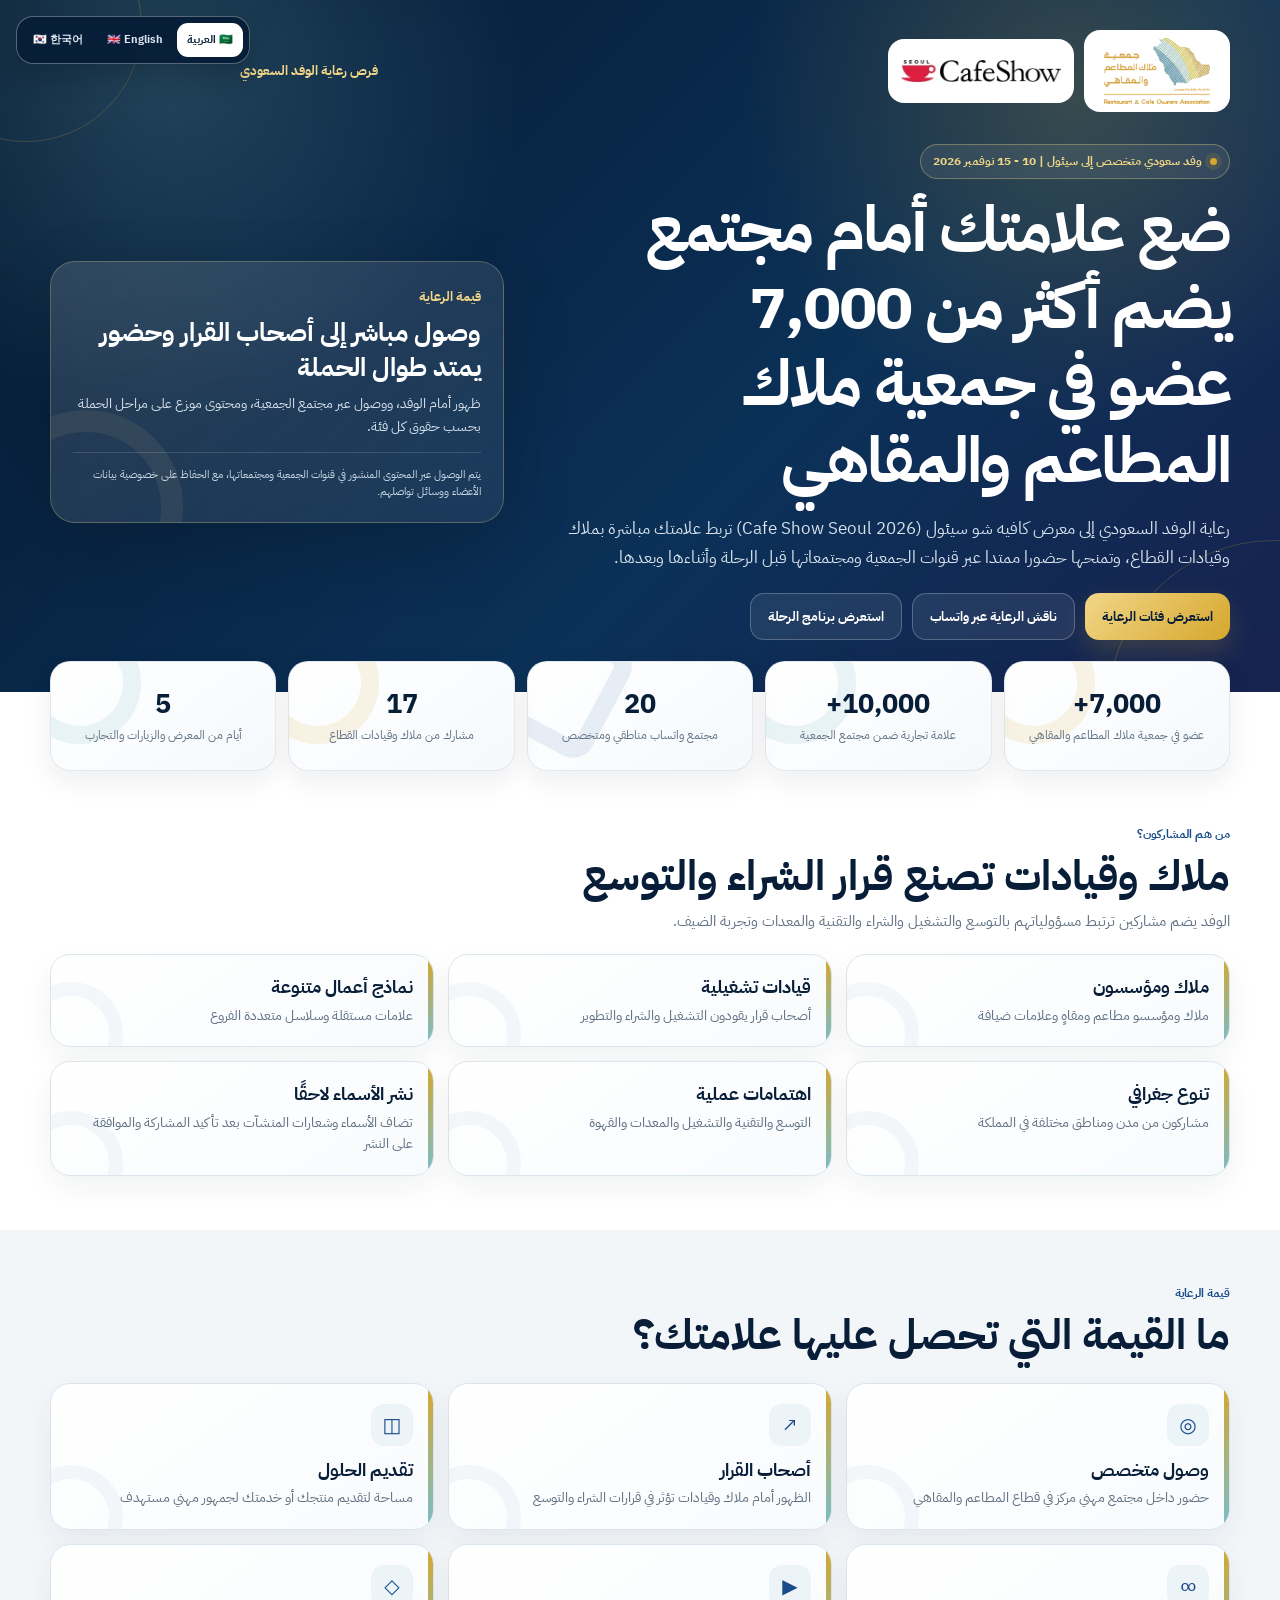
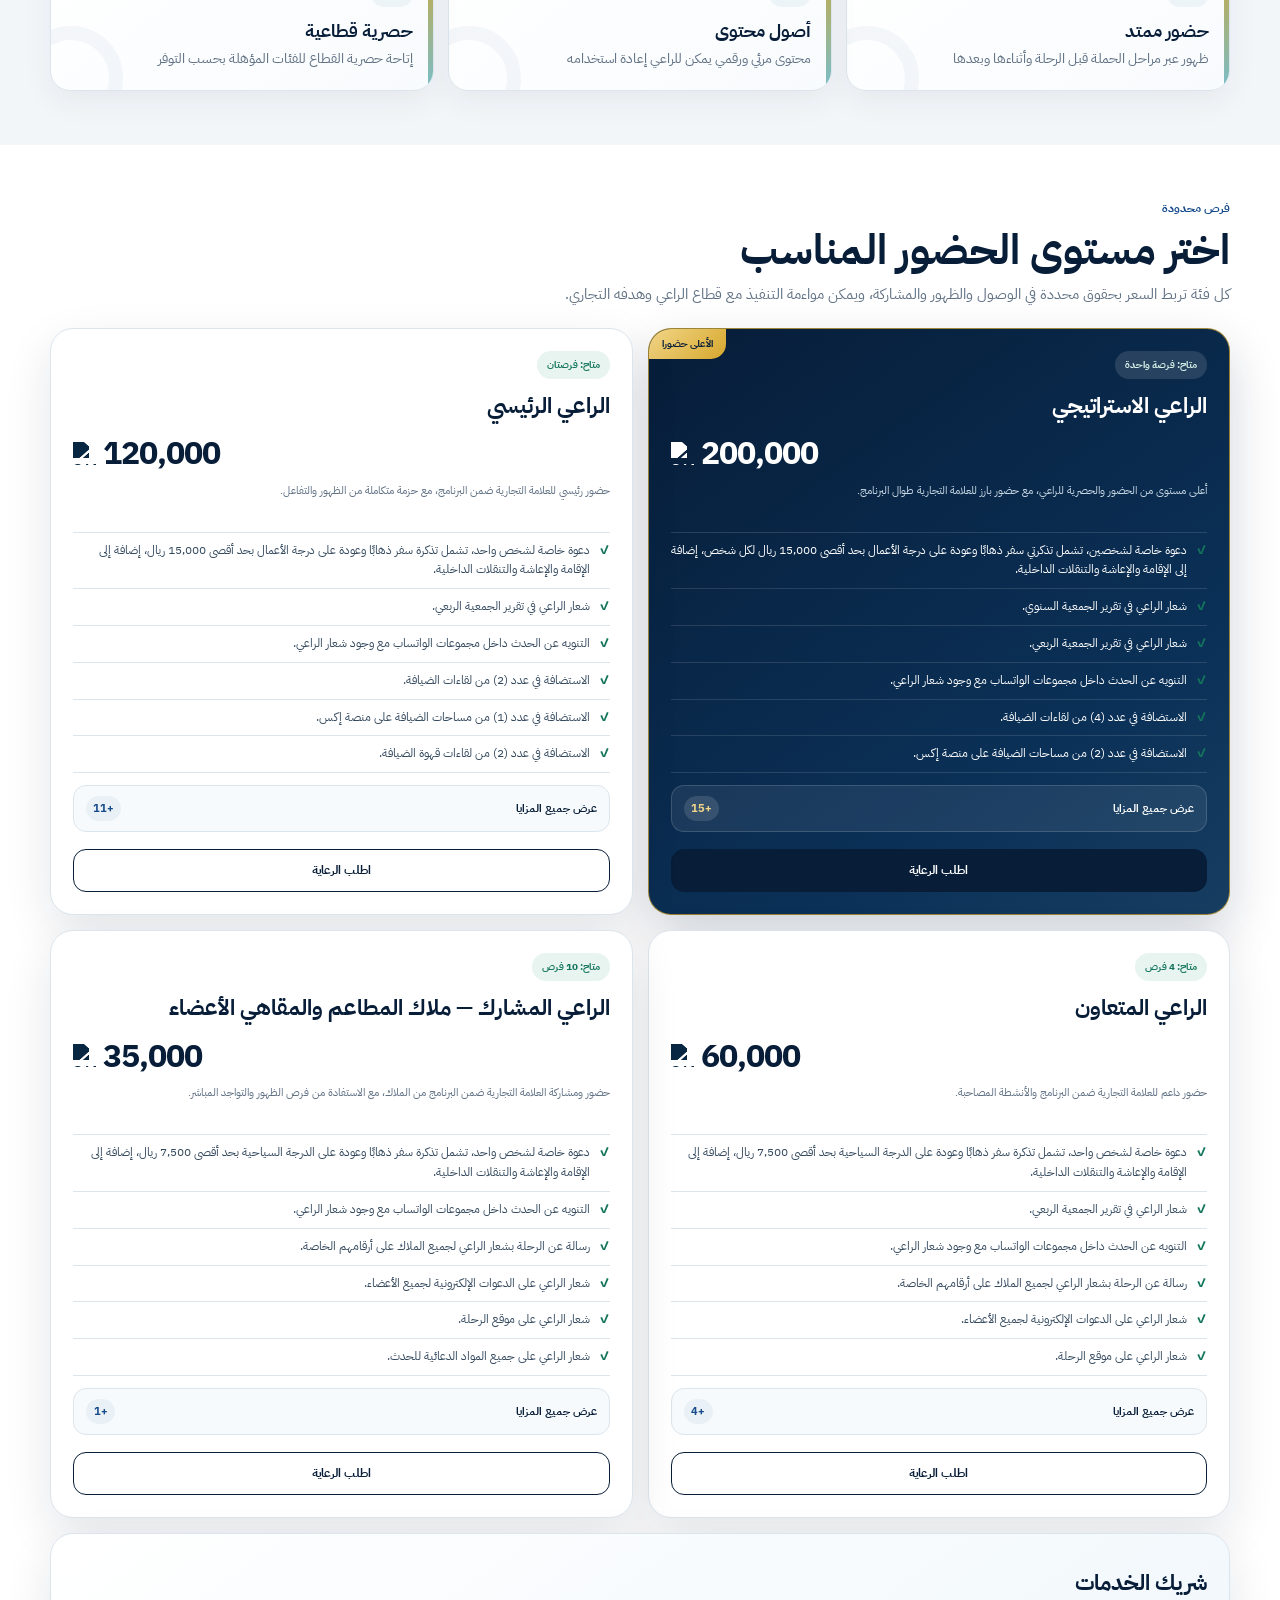
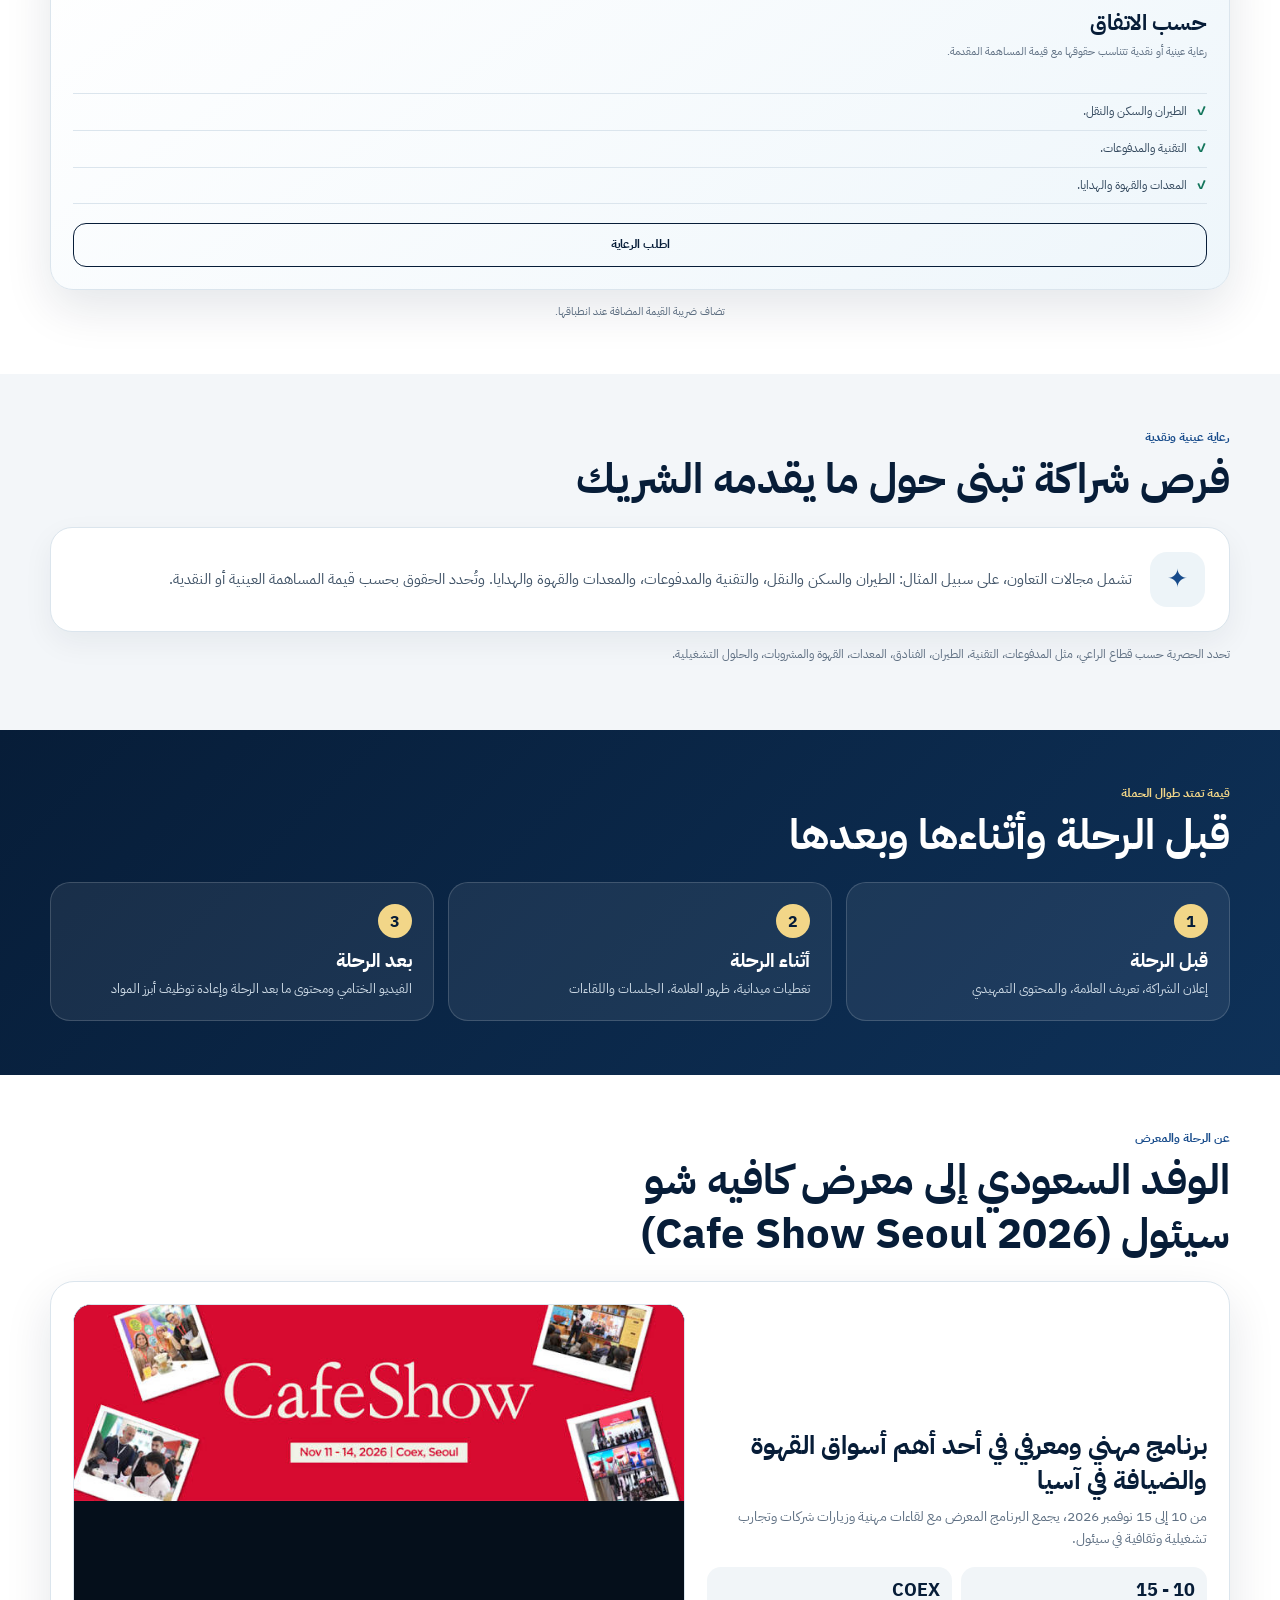
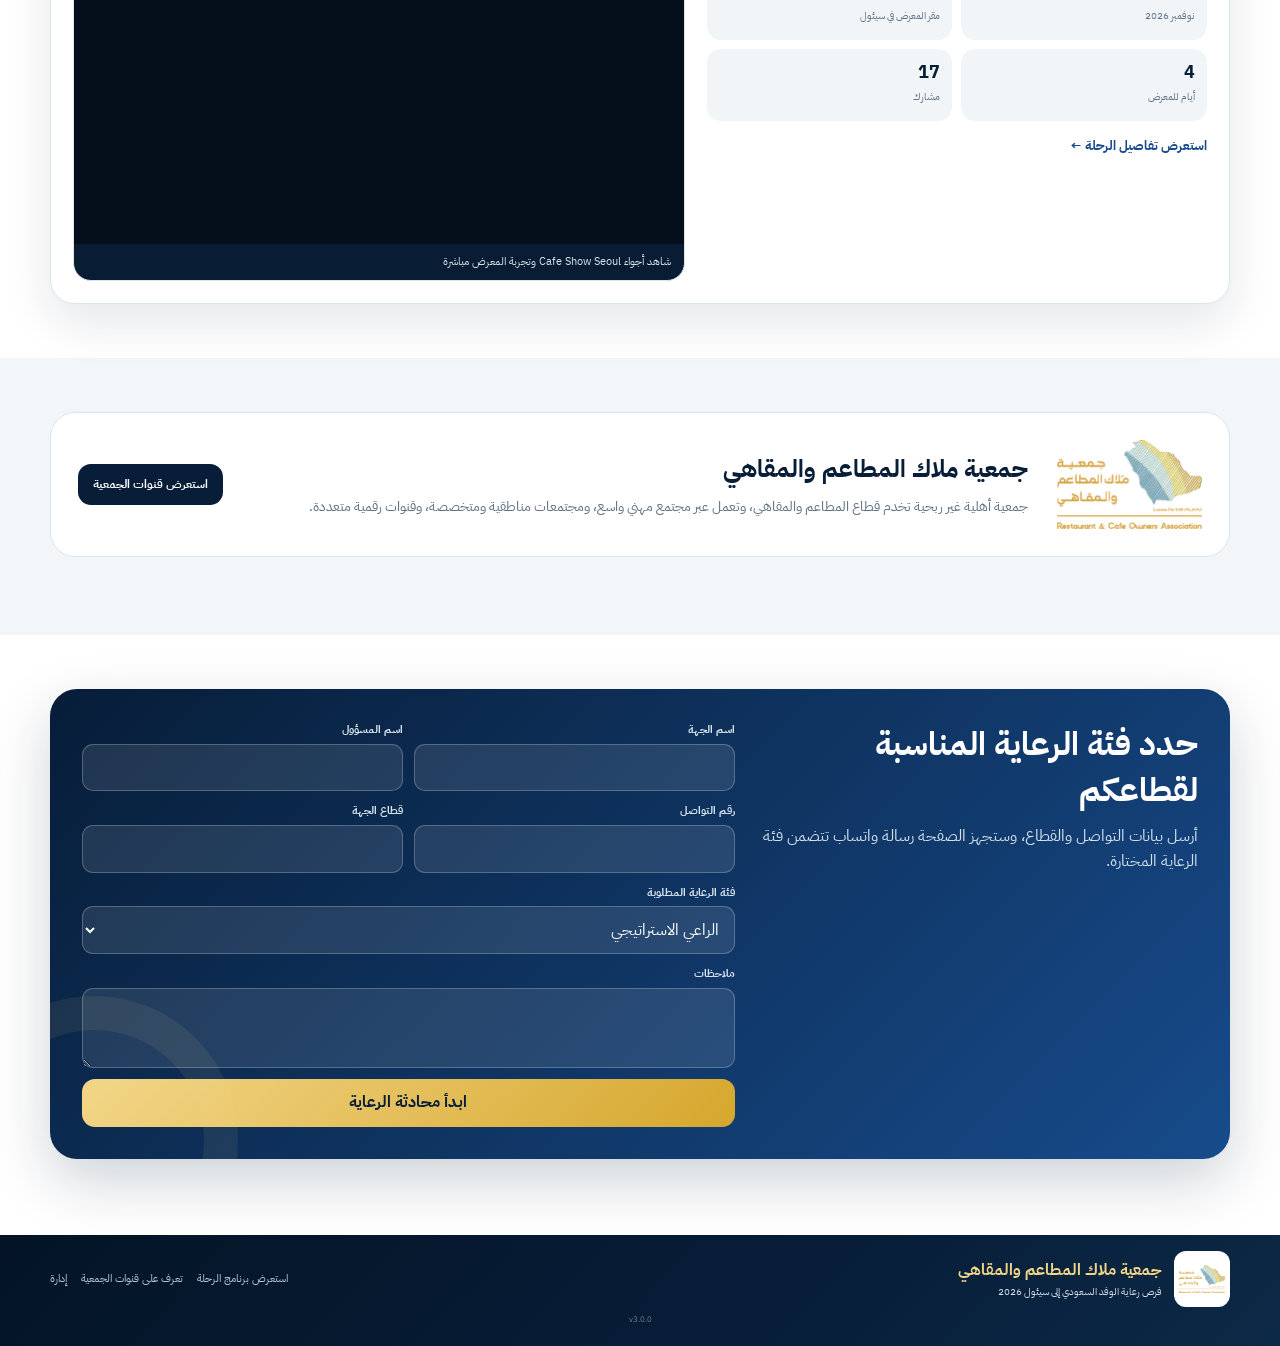
==== commit b7a02593: "Add multilingual business partnership page and update association membership" ====
--- a/index.html
+++ b/index.html
@@ -5,16 +5,16 @@
   <meta name="viewport" content="width=device-width,initial-scale=1,viewport-fit=cover">
   <meta name="theme-color" content="#071d38">
   <title>فرص رعاية الوفد السعودي | Cafe Show Seoul 2026</title>
-  <meta name="description" content="ضع علامتك أمام أكثر من 6,500 من ملاك ومشغلي المطاعم والمقاهي عبر رعاية الوفد السعودي إلى معرض كافيه شو سيئول (Cafe Show Seoul 2026).">
+  <meta name="description" content="ضع علامتك أمام مجتمع يضم أكثر من 7,000 عضو في جمعية ملاك المطاعم والمقاهي عبر رعاية الوفد السعودي إلى معرض كافيه شو سيئول (Cafe Show Seoul 2026).">
   <meta property="og:type" content="website">
   <meta property="og:url" content="https://almohammdin.github.io/Sponsors-Cafe-Show-Seoul2026/">
   <meta property="og:title" content="فرص رعاية الوفد السعودي | Cafe Show Seoul 2026">
   <meta property="og:description" content="فرص رعاية تمنح علامتك حضورا أمام ملاك وقيادات قطاع المطاعم والمقاهي، مع ظهور ممتد قبل الرحلة وأثناءها وبعدها.">
-  <meta property="og:image" content="https://almohammdin.github.io/Sponsors-Cafe-Show-Seoul2026/sponsor-preview.png">
+  <meta property="og:image" content="https://almohammdin.github.io/Sponsors-Cafe-Show-Seoul2026/sponsor-preview-v4.jpg">
   <meta property="og:image:width" content="1200">
   <meta property="og:image:height" content="630">
   <meta name="twitter:card" content="summary_large_image">
-  <meta name="twitter:image" content="https://almohammdin.github.io/Sponsors-Cafe-Show-Seoul2026/sponsor-preview.png">
+  <meta name="twitter:image" content="https://almohammdin.github.io/Sponsors-Cafe-Show-Seoul2026/sponsor-preview-v4.jpg">
   <link rel="icon" href="favicon.png" type="image/png">
   <link rel="preconnect" href="https://fonts.googleapis.com">
   <link rel="preconnect" href="https://fonts.gstatic.com" crossorigin>
@@ -137,7 +137,7 @@
       <div class="hero-grid">
         <div>
           <span class="eyebrow" data-i18n="eyebrow">وفد سعودي متخصص إلى سيئول | 10 - 15 نوفمبر 2026</span>
-          <h1 data-i18n="heroTitle">ضع علامتك أمام أكثر من 6,500 من ملاك ومشغلي المطاعم والمقاهي</h1>
+          <h1 data-i18n="heroTitle">ضع علامتك أمام مجتمع يضم أكثر من 7,000 عضو في جمعية ملاك المطاعم والمقاهي</h1>
           <p class="hero-lead" data-i18n="heroLead">رعاية الوفد السعودي إلى معرض كافيه شو سيئول (Cafe Show Seoul 2026) تربط علامتك مباشرة بملاك وقيادات القطاع، وتمنحها حضورا ممتدا عبر قنوات الجمعية ومجتمعاتها قبل الرحلة وأثناءها وبعدها.</p>
           <div class="hero-actions">
             <a class="button primary" href="#packages" data-i18n="viewPackages">استعرض اختر مستوى الحضور المناسب</a>
@@ -158,7 +158,7 @@
   <main id="main">
     <section class="stats-section" aria-label="Reach">
       <div class="container"><div class="stats-grid">
-        <div class="stat"><strong>6,500+</strong><span data-i18n="stat1">من ملاك ومشغلي المطاعم والمقاهي</span></div>
+        <div class="stat"><strong>7,000+</strong><span data-i18n="stat1">عضو في جمعية ملاك المطاعم والمقاهي</span></div>
         <div class="stat"><strong>10,000+</strong><span data-i18n="stat2">علامة تجارية ضمن مجتمع الجمعية</span></div>
         <div class="stat"><strong>20</strong><span data-i18n="stat3">مجتمع واتساب مناطقي ومتخصص</span></div>
         <div class="stat"><strong>17</strong><span data-i18n="stat4">مشارك من ملاك وقيادات القطاع</span></div>
@@ -272,9 +272,9 @@
 
   <script>
   const COPY={
-    ar:{sponsorshipFile:'فرص رعاية الوفد السعودي',viewPackages:'استعرض فئات الرعاية',moreRights:'عرض جميع المزايا',featuredTier:'الأعلى حضورا',eyebrow:'وفد سعودي متخصص إلى سيئول | 10 - 15 نوفمبر 2026',heroTitle:'ضع علامتك أمام أكثر من 6,500 من ملاك ومشغلي المطاعم والمقاهي',heroLead:'رعاية الوفد السعودي إلى معرض كافيه شو سيئول (Cafe Show Seoul 2026) تربط علامتك مباشرة بملاك وقيادات القطاع، وتمنحها حضورا ممتدا عبر قنوات الجمعية ومجتمعاتها قبل الرحلة وأثناءها وبعدها.',requestSponsorship:'ناقش الرعاية عبر واتساب',associationChannels:'تعرف على قنوات الجمعية',tripProgram:'استعرض برنامج الرحلة',reachLabel:'قيمة الرعاية',reachTitle:'وصول مباشر إلى أصحاب القرار وحضور يمتد طوال الحملة',reachCopy:'ظهور أمام الوفد، ووصول عبر مجتمع الجمعية، ومحتوى موزع على مراحل الحملة بحسب حقوق كل فئة.',privacyNote:'يتم الوصول عبر المحتوى المنشور في قنوات الجمعية ومجتمعاتها، مع الحفاظ على خصوصية بيانات الأعضاء ووسائل تواصلهم.',stat1:'من ملاك ومشغلي المطاعم والمقاهي',stat2:'علامة تجارية ضمن مجتمع الجمعية',stat3:'مجتمع واتساب مناطقي ومتخصص',stat4:'مشارك من ملاك وقيادات القطاع',stat5:'أيام من المعرض والزيارات والتجارب',profileKicker:'من هم المشاركون؟',profileTitle:'ملاك وقيادات تصنع قرار الشراء والتوسع',profileIntro:'الوفد يضم مشاركين ترتبط مسؤولياتهم بالتوسع والتشغيل والشراء والتقنية والمعدات وتجربة الضيف.',profile1Title:'ملاك ومؤسسون',profile1Copy:'ملاك ومؤسسو مطاعم ومقاهٍ وعلامات ضيافة',profile2Title:'قيادات تشغيلية',profile2Copy:'أصحاب قرار يقودون التشغيل والشراء والتطوير',profile3Title:'نماذج أعمال متنوعة',profile3Copy:'علامات مستقلة وسلاسل متعددة الفروع',profile4Title:'تنوع جغرافي',profile4Copy:'مشاركون من مدن ومناطق مختلفة في المملكة',profile5Title:'اهتمامات عملية',profile5Copy:'التوسع والتقنية والتشغيل والمعدات والقهوة',profile6Title:'نشر الأسماء لاحقًا',profile6Copy:'تضاف الأسماء وشعارات المنشآت بعد تأكيد المشاركة والموافقة على النشر',valueKicker:'قيمة الرعاية',valueTitle:'ما القيمة التي تحصل عليها علامتك؟',value1Title:'وصول متخصص',value1Copy:'حضور داخل مجتمع مهني مركز في قطاع المطاعم والمقاهي',value2Title:'أصحاب القرار',value2Copy:'الظهور أمام ملاك وقيادات تؤثر في قرارات الشراء والتوسع',value3Title:'تقديم الحلول',value3Copy:'مساحة لتقديم منتجك أو خدمتك لجمهور مهني مستهدف',value4Title:'حضور ممتد',value4Copy:'ظهور عبر مراحل الحملة قبل الرحلة وأثناءها وبعدها',value5Title:'أصول محتوى',value5Copy:'محتوى مرئي ورقمي يمكن للراعي إعادة استخدامه',value6Title:'حصرية قطاعية',value6Copy:'إتاحة حصرية القطاع للفئات المؤهلة بحسب التوفر',packagesKicker:'فرص محدودة',packagesTitle:'اختر مستوى الحضور المناسب',packagesIntro:'كل فئة تربط السعر بحقوق محددة في الوصول والظهور والمشاركة، ويمكن مواءمة التنفيذ مع قطاع الراعي وهدفه التجاري.',taxNote:'تضاف ضريبة القيمة المضافة عند انطباقها.',rightsKicker:'حقوق قابلة للقياس',rightsTitle:'مقارنة اختر مستوى الحضور المناسب',specialKicker:'رعاية عينية ونقدية',specialTitle:'فرص شراكة تبنى حول ما يقدمه الشريك',exclusivityCopy:'تحدد الحصرية حسب قطاع الراعي، مثل المدفوعات، التقنية، الطيران، الفنادق، المعدات، القهوة والمشروبات، والحلول التشغيلية.',campaignKicker:'قيمة تمتد طوال الحملة',campaignTitle:'قبل الرحلة وأثناءها وبعدها',beforeTitle:'قبل الرحلة',beforeCopy:'إعلان الشراكة، تعريف العلامة، والمحتوى التمهيدي',duringTitle:'أثناء الرحلة',duringCopy:'تغطيات ميدانية، ظهور العلامة، الجلسات واللقاءات',afterTitle:'بعد الرحلة',afterCopy:'الفيديو الختامي ومحتوى ما بعد الرحلة وإعادة توظيف أبرز المواد',tripKicker:'عن الرحلة والمعرض',tripTitle:'الوفد السعودي إلى معرض كافيه شو سيئول (Cafe Show Seoul 2026)',tripBoxTitle:'برنامج مهني ومعرفي في أحد أهم أسواق القهوة والضيافة في آسيا',tripBoxCopy:'من 10 إلى 15 نوفمبر 2026، يجمع البرنامج المعرض مع لقاءات مهنية وزيارات شركات وتجارب تشغيلية وثقافية في سيئول.',viewTripDetails:'استعرض تفاصيل الرحلة ←',videoCaption:'شاهد أجواء Cafe Show Seoul وتجربة المعرض مباشرة',tripFact1:'نوفمبر 2026',tripFact2:'مقر المعرض في سيئول',tripFact3:'أيام للمعرض',tripFact4:'مشارك',associationTitle:'جمعية ملاك المطاعم والمقاهي',associationCopy:'جمعية أهلية غير ربحية تخدم قطاع المطاعم والمقاهي، وتعمل عبر مجتمع مهني واسع، ومجتمعات مناطقية ومتخصصة، وقنوات رقمية متعددة.',viewChannels:'استعرض قنوات الجمعية',contactTitle:'حدد فئة الرعاية المناسبة لقطاعكم',contactCopy:'أرسل بيانات التواصل والقطاع، وستجهز الصفحة رسالة واتساب تتضمن فئة الرعاية المختارة.',companyLabel:'اسم الجهة',contactNameLabel:'اسم المسؤول',phoneLabel:'رقم التواصل',sectorLabel:'قطاع الجهة',tierLabel:'فئة الرعاية المطلوبة',notesLabel:'ملاحظات',sendWhatsapp:'ابدأ محادثة الرعاية',footerCopy:'فرص رعاية الوفد السعودي إلى سيئول 2026',available:'متاح',last:'فرصة أخيرة',reserved:'محجوزة',closed:'مغلقة',opportunityOne:'فرصة واحدة',opportunities:'فرص',byAgreement:'حسب الاتفاق',requestPackage:'اطلب الرعاية',benefit:'الحق',whatsappIntro:'السلام عليكم، أرغب في مناقشة رعاية الوفد السعودي المصاحب لمعرض Cafe Show Seoul 2026.',formIntro:'السلام عليكم، أرغب في طلب رعاية الوفد السعودي المصاحب لمعرض Cafe Show Seoul 2026.',formCompany:'الجهة',formName:'المسؤول',formPhone:'رقم التواصل',formSector:'القطاع',formTier:'فئة الرعاية',formNotes:'ملاحظات'},
-    en:{sponsorshipFile:'Saudi Delegation Sponsorship Opportunities',viewPackages:'View sponsorship tiers',moreRights:'View all benefits',featuredTier:'Highest visibility',eyebrow:'Specialized Saudi delegation to Seoul | 10–15 November 2026',heroTitle:'Put your brand in front of 6,500+ restaurant and café owners and operators',heroLead:'Sponsorship connects your brand with owners and industry leaders and extends your presence across the Association’s channels and communities before, during and after the trip.',requestSponsorship:'Discuss sponsorship on WhatsApp',associationChannels:'Explore the Association’s channels',tripProgram:'View the trip program',reachLabel:'The opportunity',reachTitle:'Focused industry reach built around an international event and an extended content campaign',reachCopy:'Engage the delegation, reach the Association’s wider community and maintain visibility across each stage of the campaign, according to your sponsorship tier.',privacyNote:'Sponsor reach is delivered through content published on the Association’s channels and communities. Personal data and private contact details are never shared.',stat1:'restaurant and café owners and operators',stat2:'brands represented across the Association’s community',stat3:'regional and specialist WhatsApp communities',stat4:'delegates drawn from business ownership and leadership',stat5:'days of exhibitions, visits and industry experiences',profileKicker:'Who the delegation is designed for',profileTitle:'Decision-makers from across the hospitality sector',profileIntro:'The delegation brings together people whose day-to-day decisions shape expansion, operations, technology adoption, equipment purchasing and guest experience.',profile1Title:'Owners and founders',profile1Copy:'Founders and owners of restaurants, cafés and hospitality brands',profile2Title:'Operating leaders',profile2Copy:'Decision-makers responsible for operations, purchasing and development',profile3Title:'Different business models',profile3Copy:'Independent concepts and multi-unit groups',profile4Title:'National representation',profile4Copy:'Participants from different cities and regions across Saudi Arabia',profile5Title:'Commercial priorities',profile5Copy:'Expansion, technology, operations, equipment and coffee',profile6Title:'Confirmed profiles to follow',profile6Copy:'Participant names and business logos will be added after confirmation and consent to publish',valueKicker:'What does a sponsor gain?',valueTitle:'A presence designed around a clear commercial objective',value1Title:'Relevant reach',value1Copy:'Access to a concentrated restaurant and café business community',value2Title:'Decision-maker visibility',value2Copy:'Presence among owners and operating leaders who influence purchasing and expansion',value3Title:'Solution discovery',value3Copy:'A focused setting to introduce products and services to a professional audience',value4Title:'Extended association',value4Copy:'Connect your brand with an international experience and practical industry content',value5Title:'Reusable content',value5Copy:'Create campaign assets your brand can continue to use',value6Title:'Sector exclusivity',value6Copy:'Category protection for qualifying tiers, subject to availability',packagesKicker:'Limited opportunities',packagesTitle:'Sponsorship tiers',packagesIntro:'Each tier carries defined rights, with room to align the execution to the sponsor’s sector and business objective.',taxNote:'Prices exclude VAT where applicable.',rightsKicker:'Measurable rights',rightsTitle:'Sponsorship tier comparison',specialKicker:'Service partners',specialTitle:'Specialist opportunities shaped around the contribution',exclusivityCopy:'Exclusivity is applied by sponsor category, such as payments, technology, aviation, accommodation, equipment, coffee and beverages, or operating solutions.',campaignKicker:'Visibility beyond the travel dates',campaignTitle:'Before, during and after the trip',beforeTitle:'Before the trip',beforeCopy:'Sponsor announcement, brand introduction and campaign build-up',duringTitle:'During the trip',duringCopy:'Live coverage, brand presence, sessions and on-location content',afterTitle:'After the trip',afterCopy:'Closing video and post-trip content',tripKicker:'About the trip and exhibition',tripTitle:'A Saudi delegation to Seoul alongside Cafe Show Seoul 2026',tripBoxTitle:'A business and learning program in one of Asia’s most dynamic coffee and hospitality markets',tripBoxCopy:'Running from 10 to 15 November 2026, the trip combines the exhibition with business meetings, company visits and selected operating and cultural experiences in Seoul.',viewTripDetails:'Explore the full trip program →',videoCaption:'Watch the Cafe Show Seoul experience directly on this page',tripFact1:'November 2026',tripFact2:'the exhibition venue in Seoul',tripFact3:'exhibition days',tripFact4:'delegates',associationTitle:'Restaurant & Cafe Owners Association',associationCopy:'A Saudi nonprofit serving the restaurant and café sector through a broad professional network, regional and specialist communities, and a growing portfolio of digital channels.',viewChannels:'Explore the Association’s channels',contactTitle:'Let’s identify the right sponsorship tier for your sector',contactCopy:'Share a few details and we will open a ready-to-send WhatsApp message.',companyLabel:'Organization',contactNameLabel:'Contact person',phoneLabel:'Phone number',sectorLabel:'Business sector',tierLabel:'Preferred sponsorship tier',notesLabel:'Notes',sendWhatsapp:'Send request on WhatsApp',footerCopy:'Saudi Delegation Sponsorship Opportunities | Seoul 2026',available:'Available',last:'Final opportunity',reserved:'Reserved',closed:'Closed',opportunityOne:'1 opportunity',opportunities:'opportunities',byAgreement:'By agreement',requestPackage:'Request sponsorship',benefit:'Entitlement',whatsappIntro:'Hello, I would like to discuss sponsorship of the Saudi delegation alongside Cafe Show Seoul 2026.',formIntro:'Hello, I would like to request sponsorship information for the Saudi delegation alongside Cafe Show Seoul 2026.',formCompany:'Organization',formName:'Contact person',formPhone:'Phone',formSector:'Sector',formTier:'Tier',formNotes:'Notes'},
-    ko:{sponsorshipFile:'사우디 대표단 후원 제안',viewPackages:'후원 등급 보기',moreRights:'전체 혜택 보기',featuredTier:'최고 노출 등급',eyebrow:'서울 방문 사우디 F&B 전문 대표단 | 2026년 11월 10–15일',heroTitle:'6,500명 이상의 레스토랑·카페 오너와 운영자에게 브랜드를 알리세요',heroLead:'후원을 통해 업계 오너와 리더에게 브랜드를 소개하고, 방문 전·현장·방문 후까지 협회의 채널과 커뮤니티에서 지속적인 노출을 확보할 수 있습니다.',requestSponsorship:'WhatsApp으로 후원 상담',associationChannels:'협회 채널 보기',tripProgram:'방문 프로그램 보기',reachLabel:'후원의 가치',reachTitle:'글로벌 전시회와 연계된 전문 타깃 도달 및 단계별 콘텐츠 노출',reachCopy:'대표단과의 직접 접점, 협회 커뮤니티 내 노출, 그리고 후원 등급에 따른 단계별 콘텐츠 권리를 제공합니다.',privacyNote:'후원사 노출은 협회 채널과 커뮤니티에 게시되는 콘텐츠를 통해 이루어지며, 개인 정보나 비공개 연락처는 제공하지 않습니다.',stat1:'레스토랑·카페 오너 및 운영자',stat2:'협회 커뮤니티와 연결된 브랜드',stat3:'지역별·전문 분야별 WhatsApp 커뮤니티',stat4:'오너 및 업계 리더로 구성된 대표단',stat5:'전시·기업 방문·산업 체험 일정',profileKicker:'대표단 구성',profileTitle:'사우디 호스피탈리티 산업의 의사결정자',profileIntro:'출점, 운영, 기술 도입, 장비 구매, 커피 및 고객 경험과 관련해 실제 의사결정을 내리는 참가자를 중심으로 대표단을 구성합니다.',profile1Title:'오너와 창업자',profile1Copy:'레스토랑·카페·호스피탈리티 브랜드의 오너 및 창업자',profile2Title:'운영 책임자',profile2Copy:'운영, 구매, 사업 개발을 책임지는 의사결정자',profile3Title:'다양한 사업 형태',profile3Copy:'독립 브랜드부터 다점포 체인까지',profile4Title:'다양한 지역',profile4Copy:'사우디아라비아 여러 도시와 지역에서 참가',profile5Title:'핵심 관심 분야',profile5Copy:'출점, 기술, 운영, 장비, 커피',profile6Title:'확정 프로필 추후 공개',profile6Copy:'참가 확정 및 공개 동의 후 참가자명과 브랜드 로고를 추가합니다',valueKicker:'후원사가 얻는 가치',valueTitle:'명확한 사업 목적에 맞춘 브랜드 접점',value1Title:'정확한 타깃 도달',value1Copy:'레스토랑·카페 업계에 집중된 비즈니스 커뮤니티와 연결',value2Title:'의사결정자 노출',value2Copy:'구매와 출점에 영향력을 가진 오너 및 운영 리더에게 브랜드 소개',value3Title:'솔루션 제안',value3Copy:'전문 타깃에게 제품과 서비스를 소개할 수 있는 환경',value4Title:'지속적인 브랜드 연계',value4Copy:'글로벌 현장 경험과 산업 인사이트 콘텐츠에 브랜드를 연결',value5Title:'재활용 가능한 콘텐츠',value5Copy:'후원사가 이후에도 활용할 수 있는 콘텐츠 자산 확보',value6Title:'업종 독점권',value6Copy:'해당 후원 등급에 한해 업종 독점권 제공 가능',packagesKicker:'한정 모집',packagesTitle:'후원 등급',packagesIntro:'등급별 권리를 명확히 제시하며, 후원사의 업종과 목표에 맞춰 실행 방식을 조율할 수 있습니다.',taxNote:'부가가치세가 적용되는 경우 별도입니다.',rightsKicker:'측정 가능한 권리',rightsTitle:'후원 등급별 제공 권리 비교',specialKicker:'서비스 파트너',specialTitle:'현금 또는 현물 기여에 맞춘 전문 파트너십',exclusivityCopy:'업종 독점권은 결제, 기술, 항공, 숙박, 장비, 커피·음료, 운영 솔루션 등 후원사 업종별로 적용합니다.',campaignKicker:'방문 기간을 넘어서는 노출',campaignTitle:'방문 전·현장·방문 후',beforeTitle:'방문 전',beforeCopy:'후원 발표, 브랜드 소개, 사전 콘텐츠',duringTitle:'방문 중',duringCopy:'현장 취재, 브랜드 노출, 세션 및 로케이션 콘텐츠',afterTitle:'방문 후',afterCopy:'하이라이트 영상 및 마무리 콘텐츠',tripKicker:'방문 프로그램 및 전시회',tripTitle:'Cafe Show Seoul 2026 연계 사우디 대표단',tripBoxTitle:'아시아의 주요 커피·호스피탈리티 시장에서 진행되는 비즈니스·인사이트 프로그램',tripBoxCopy:'2026년 11월 10일부터 15일까지 서울에서 전시회 참관, 비즈니스 미팅, 기업 방문, 운영 및 문화 체험을 함께 진행합니다.',viewTripDetails:'전체 방문 프로그램 보기 →',videoCaption:'Cafe Show Seoul 현장 분위기와 전시 경험을 영상으로 확인하세요',tripFact1:'2026년 11월',tripFact2:'서울 전시장',tripFact3:'전시회 운영일',tripFact4:'참가 인원',associationTitle:'사우디 레스토랑·카페 오너 협회',associationCopy:'레스토랑·카페 산업을 지원하는 사우디 비영리 협회로, 폭넓은 업계 네트워크와 지역별·전문 분야별 커뮤니티, 다양한 디지털 채널을 운영합니다.',viewChannels:'협회 채널 보기',contactTitle:'귀사의 업종에 맞는 후원 등급을 함께 검토하겠습니다',contactCopy:'간단한 정보를 입력하면 WhatsApp 문의 메시지가 자동으로 준비됩니다.',companyLabel:'회사·기관명',contactNameLabel:'담당자명',phoneLabel:'연락처',sectorLabel:'업종',tierLabel:'희망 후원 등급',notesLabel:'문의 사항',sendWhatsapp:'WhatsApp으로 문의 보내기',footerCopy:'2026 서울 사우디 대표단 후원 제안',available:'모집 중',last:'마지막 1자리',reserved:'예약됨',closed:'마감',opportunityOne:'1개사',opportunities:'개사',byAgreement:'협의 후 결정',requestPackage:'후원 문의',benefit:'제공 권리',whatsappIntro:'안녕하세요. Cafe Show Seoul 2026 연계 사우디 대표단 후원에 대해 문의드립니다.',formIntro:'안녕하세요. Cafe Show Seoul 2026 연계 사우디 대표단 후원 자료를 요청드립니다.',formCompany:'회사·기관명',formName:'담당자',formPhone:'연락처',formSector:'업종',formTier:'후원 등급',formNotes:'문의 사항'}
+    ar:{sponsorshipFile:'فرص رعاية الوفد السعودي',viewPackages:'استعرض فئات الرعاية',moreRights:'عرض جميع المزايا',featuredTier:'الأعلى حضورا',eyebrow:'وفد سعودي متخصص إلى سيئول | 10 - 15 نوفمبر 2026',heroTitle:'ضع علامتك أمام مجتمع يضم أكثر من 7,000 عضو في جمعية ملاك المطاعم والمقاهي',heroLead:'رعاية الوفد السعودي إلى معرض كافيه شو سيئول (Cafe Show Seoul 2026) تربط علامتك مباشرة بملاك وقيادات القطاع، وتمنحها حضورا ممتدا عبر قنوات الجمعية ومجتمعاتها قبل الرحلة وأثناءها وبعدها.',requestSponsorship:'ناقش الرعاية عبر واتساب',associationChannels:'تعرف على قنوات الجمعية',tripProgram:'استعرض برنامج الرحلة',reachLabel:'قيمة الرعاية',reachTitle:'وصول مباشر إلى أصحاب القرار وحضور يمتد طوال الحملة',reachCopy:'ظهور أمام الوفد، ووصول عبر مجتمع الجمعية، ومحتوى موزع على مراحل الحملة بحسب حقوق كل فئة.',privacyNote:'يتم الوصول عبر المحتوى المنشور في قنوات الجمعية ومجتمعاتها، مع الحفاظ على خصوصية بيانات الأعضاء ووسائل تواصلهم.',stat1:'عضو في جمعية ملاك المطاعم والمقاهي',stat2:'علامة تجارية ضمن مجتمع الجمعية',stat3:'مجتمع واتساب مناطقي ومتخصص',stat4:'مشارك من ملاك وقيادات القطاع',stat5:'أيام من المعرض والزيارات والتجارب',profileKicker:'من هم المشاركون؟',profileTitle:'ملاك وقيادات تصنع قرار الشراء والتوسع',profileIntro:'الوفد يضم مشاركين ترتبط مسؤولياتهم بالتوسع والتشغيل والشراء والتقنية والمعدات وتجربة الضيف.',profile1Title:'ملاك ومؤسسون',profile1Copy:'ملاك ومؤسسو مطاعم ومقاهٍ وعلامات ضيافة',profile2Title:'قيادات تشغيلية',profile2Copy:'أصحاب قرار يقودون التشغيل والشراء والتطوير',profile3Title:'نماذج أعمال متنوعة',profile3Copy:'علامات مستقلة وسلاسل متعددة الفروع',profile4Title:'تنوع جغرافي',profile4Copy:'مشاركون من مدن ومناطق مختلفة في المملكة',profile5Title:'اهتمامات عملية',profile5Copy:'التوسع والتقنية والتشغيل والمعدات والقهوة',profile6Title:'نشر الأسماء لاحقًا',profile6Copy:'تضاف الأسماء وشعارات المنشآت بعد تأكيد المشاركة والموافقة على النشر',valueKicker:'قيمة الرعاية',valueTitle:'ما القيمة التي تحصل عليها علامتك؟',value1Title:'وصول متخصص',value1Copy:'حضور داخل مجتمع مهني مركز في قطاع المطاعم والمقاهي',value2Title:'أصحاب القرار',value2Copy:'الظهور أمام ملاك وقيادات تؤثر في قرارات الشراء والتوسع',value3Title:'تقديم الحلول',value3Copy:'مساحة لتقديم منتجك أو خدمتك لجمهور مهني مستهدف',value4Title:'حضور ممتد',value4Copy:'ظهور عبر مراحل الحملة قبل الرحلة وأثناءها وبعدها',value5Title:'أصول محتوى',value5Copy:'محتوى مرئي ورقمي يمكن للراعي إعادة استخدامه',value6Title:'حصرية قطاعية',value6Copy:'إتاحة حصرية القطاع للفئات المؤهلة بحسب التوفر',packagesKicker:'فرص محدودة',packagesTitle:'اختر مستوى الحضور المناسب',packagesIntro:'كل فئة تربط السعر بحقوق محددة في الوصول والظهور والمشاركة، ويمكن مواءمة التنفيذ مع قطاع الراعي وهدفه التجاري.',taxNote:'تضاف ضريبة القيمة المضافة عند انطباقها.',rightsKicker:'حقوق قابلة للقياس',rightsTitle:'مقارنة اختر مستوى الحضور المناسب',specialKicker:'رعاية عينية ونقدية',specialTitle:'فرص شراكة تبنى حول ما يقدمه الشريك',exclusivityCopy:'تحدد الحصرية حسب قطاع الراعي، مثل المدفوعات، التقنية، الطيران، الفنادق، المعدات، القهوة والمشروبات، والحلول التشغيلية.',campaignKicker:'قيمة تمتد طوال الحملة',campaignTitle:'قبل الرحلة وأثناءها وبعدها',beforeTitle:'قبل الرحلة',beforeCopy:'إعلان الشراكة، تعريف العلامة، والمحتوى التمهيدي',duringTitle:'أثناء الرحلة',duringCopy:'تغطيات ميدانية، ظهور العلامة، الجلسات واللقاءات',afterTitle:'بعد الرحلة',afterCopy:'الفيديو الختامي ومحتوى ما بعد الرحلة وإعادة توظيف أبرز المواد',tripKicker:'عن الرحلة والمعرض',tripTitle:'الوفد السعودي إلى معرض كافيه شو سيئول (Cafe Show Seoul 2026)',tripBoxTitle:'برنامج مهني ومعرفي في أحد أهم أسواق القهوة والضيافة في آسيا',tripBoxCopy:'من 10 إلى 15 نوفمبر 2026، يجمع البرنامج المعرض مع لقاءات مهنية وزيارات شركات وتجارب تشغيلية وثقافية في سيئول.',viewTripDetails:'استعرض تفاصيل الرحلة ←',videoCaption:'شاهد أجواء Cafe Show Seoul وتجربة المعرض مباشرة',tripFact1:'نوفمبر 2026',tripFact2:'مقر المعرض في سيئول',tripFact3:'أيام للمعرض',tripFact4:'مشارك',associationTitle:'جمعية ملاك المطاعم والمقاهي',associationCopy:'جمعية أهلية غير ربحية تخدم قطاع المطاعم والمقاهي، وتعمل عبر مجتمع مهني واسع، ومجتمعات مناطقية ومتخصصة، وقنوات رقمية متعددة.',viewChannels:'استعرض قنوات الجمعية',contactTitle:'حدد فئة الرعاية المناسبة لقطاعكم',contactCopy:'أرسل بيانات التواصل والقطاع، وستجهز الصفحة رسالة واتساب تتضمن فئة الرعاية المختارة.',companyLabel:'اسم الجهة',contactNameLabel:'اسم المسؤول',phoneLabel:'رقم التواصل',sectorLabel:'قطاع الجهة',tierLabel:'فئة الرعاية المطلوبة',notesLabel:'ملاحظات',sendWhatsapp:'ابدأ محادثة الرعاية',footerCopy:'فرص رعاية الوفد السعودي إلى سيئول 2026',available:'متاح',last:'فرصة أخيرة',reserved:'محجوزة',closed:'مغلقة',opportunityOne:'فرصة واحدة',opportunities:'فرص',byAgreement:'حسب الاتفاق',requestPackage:'اطلب الرعاية',benefit:'الحق',whatsappIntro:'السلام عليكم، أرغب في مناقشة رعاية الوفد السعودي المصاحب لمعرض Cafe Show Seoul 2026.',formIntro:'السلام عليكم، أرغب في طلب رعاية الوفد السعودي المصاحب لمعرض Cafe Show Seoul 2026.',formCompany:'الجهة',formName:'المسؤول',formPhone:'رقم التواصل',formSector:'القطاع',formTier:'فئة الرعاية',formNotes:'ملاحظات'},
+    en:{sponsorshipFile:'Saudi Delegation Sponsorship Opportunities',viewPackages:'View sponsorship tiers',moreRights:'View all benefits',featuredTier:'Highest visibility',eyebrow:'Specialized Saudi delegation to Seoul | 10–15 November 2026',heroTitle:'Put your brand in front of a community of 7,000+ Association members',heroLead:'Sponsorship connects your brand with owners and industry leaders and extends your presence across the Association’s channels and communities before, during and after the trip.',requestSponsorship:'Discuss sponsorship on WhatsApp',associationChannels:'Explore the Association’s channels',tripProgram:'View the trip program',reachLabel:'The opportunity',reachTitle:'Focused industry reach built around an international event and an extended content campaign',reachCopy:'Engage the delegation, reach the Association’s wider community and maintain visibility across each stage of the campaign, according to your sponsorship tier.',privacyNote:'Sponsor reach is delivered through content published on the Association’s channels and communities. Personal data and private contact details are never shared.',stat1:'members of the Restaurant & Cafe Owners Association',stat2:'brands represented across the Association’s community',stat3:'regional and specialist WhatsApp communities',stat4:'delegates drawn from business ownership and leadership',stat5:'days of exhibitions, visits and industry experiences',profileKicker:'Who the delegation is designed for',profileTitle:'Decision-makers from across the hospitality sector',profileIntro:'The delegation brings together people whose day-to-day decisions shape expansion, operations, technology adoption, equipment purchasing and guest experience.',profile1Title:'Owners and founders',profile1Copy:'Founders and owners of restaurants, cafés and hospitality brands',profile2Title:'Operating leaders',profile2Copy:'Decision-makers responsible for operations, purchasing and development',profile3Title:'Different business models',profile3Copy:'Independent concepts and multi-unit groups',profile4Title:'National representation',profile4Copy:'Participants from different cities and regions across Saudi Arabia',profile5Title:'Commercial priorities',profile5Copy:'Expansion, technology, operations, equipment and coffee',profile6Title:'Confirmed profiles to follow',profile6Copy:'Participant names and business logos will be added after confirmation and consent to publish',valueKicker:'What does a sponsor gain?',valueTitle:'A presence designed around a clear commercial objective',value1Title:'Relevant reach',value1Copy:'Access to a concentrated restaurant and café business community',value2Title:'Decision-maker visibility',value2Copy:'Presence among owners and operating leaders who influence purchasing and expansion',value3Title:'Solution discovery',value3Copy:'A focused setting to introduce products and services to a professional audience',value4Title:'Extended association',value4Copy:'Connect your brand with an international experience and practical industry content',value5Title:'Reusable content',value5Copy:'Create campaign assets your brand can continue to use',value6Title:'Sector exclusivity',value6Copy:'Category protection for qualifying tiers, subject to availability',packagesKicker:'Limited opportunities',packagesTitle:'Sponsorship tiers',packagesIntro:'Each tier carries defined rights, with room to align the execution to the sponsor’s sector and business objective.',taxNote:'Prices exclude VAT where applicable.',rightsKicker:'Measurable rights',rightsTitle:'Sponsorship tier comparison',specialKicker:'Service partners',specialTitle:'Specialist opportunities shaped around the contribution',exclusivityCopy:'Exclusivity is applied by sponsor category, such as payments, technology, aviation, accommodation, equipment, coffee and beverages, or operating solutions.',campaignKicker:'Visibility beyond the travel dates',campaignTitle:'Before, during and after the trip',beforeTitle:'Before the trip',beforeCopy:'Sponsor announcement, brand introduction and campaign build-up',duringTitle:'During the trip',duringCopy:'Live coverage, brand presence, sessions and on-location content',afterTitle:'After the trip',afterCopy:'Closing video and post-trip content',tripKicker:'About the trip and exhibition',tripTitle:'A Saudi delegation to Seoul alongside Cafe Show Seoul 2026',tripBoxTitle:'A business and learning program in one of Asia’s most dynamic coffee and hospitality markets',tripBoxCopy:'Running from 10 to 15 November 2026, the trip combines the exhibition with business meetings, company visits and selected operating and cultural experiences in Seoul.',viewTripDetails:'Explore the full trip program →',videoCaption:'Watch the Cafe Show Seoul experience directly on this page',tripFact1:'November 2026',tripFact2:'the exhibition venue in Seoul',tripFact3:'exhibition days',tripFact4:'delegates',associationTitle:'Restaurant & Cafe Owners Association',associationCopy:'A Saudi nonprofit serving the restaurant and café sector through a broad professional network, regional and specialist communities, and a growing portfolio of digital channels.',viewChannels:'Explore the Association’s channels',contactTitle:'Let’s identify the right sponsorship tier for your sector',contactCopy:'Share a few details and we will open a ready-to-send WhatsApp message.',companyLabel:'Organization',contactNameLabel:'Contact person',phoneLabel:'Phone number',sectorLabel:'Business sector',tierLabel:'Preferred sponsorship tier',notesLabel:'Notes',sendWhatsapp:'Send request on WhatsApp',footerCopy:'Saudi Delegation Sponsorship Opportunities | Seoul 2026',available:'Available',last:'Final opportunity',reserved:'Reserved',closed:'Closed',opportunityOne:'1 opportunity',opportunities:'opportunities',byAgreement:'By agreement',requestPackage:'Request sponsorship',benefit:'Entitlement',whatsappIntro:'Hello, I would like to discuss sponsorship of the Saudi delegation alongside Cafe Show Seoul 2026.',formIntro:'Hello, I would like to request sponsorship information for the Saudi delegation alongside Cafe Show Seoul 2026.',formCompany:'Organization',formName:'Contact person',formPhone:'Phone',formSector:'Sector',formTier:'Tier',formNotes:'Notes'},
+    ko:{sponsorshipFile:'사우디 대표단 후원 제안',viewPackages:'후원 등급 보기',moreRights:'전체 혜택 보기',featuredTier:'최고 노출 등급',eyebrow:'서울 방문 사우디 F&B 전문 대표단 | 2026년 11월 10–15일',heroTitle:'협회 회원 7,000명 이상의 커뮤니티에 브랜드를 알리세요',heroLead:'후원을 통해 업계 오너와 리더에게 브랜드를 소개하고, 방문 전·현장·방문 후까지 협회의 채널과 커뮤니티에서 지속적인 노출을 확보할 수 있습니다.',requestSponsorship:'WhatsApp으로 후원 상담',associationChannels:'협회 채널 보기',tripProgram:'방문 프로그램 보기',reachLabel:'후원의 가치',reachTitle:'글로벌 전시회와 연계된 전문 타깃 도달 및 단계별 콘텐츠 노출',reachCopy:'대표단과의 직접 접점, 협회 커뮤니티 내 노출, 그리고 후원 등급에 따른 단계별 콘텐츠 권리를 제공합니다.',privacyNote:'후원사 노출은 협회 채널과 커뮤니티에 게시되는 콘텐츠를 통해 이루어지며, 개인 정보나 비공개 연락처는 제공하지 않습니다.',stat1:'레스토랑·카페 오너 협회 회원',stat2:'협회 커뮤니티와 연결된 브랜드',stat3:'지역별·전문 분야별 WhatsApp 커뮤니티',stat4:'오너 및 업계 리더로 구성된 대표단',stat5:'전시·기업 방문·산업 체험 일정',profileKicker:'대표단 구성',profileTitle:'사우디 호스피탈리티 산업의 의사결정자',profileIntro:'출점, 운영, 기술 도입, 장비 구매, 커피 및 고객 경험과 관련해 실제 의사결정을 내리는 참가자를 중심으로 대표단을 구성합니다.',profile1Title:'오너와 창업자',profile1Copy:'레스토랑·카페·호스피탈리티 브랜드의 오너 및 창업자',profile2Title:'운영 책임자',profile2Copy:'운영, 구매, 사업 개발을 책임지는 의사결정자',profile3Title:'다양한 사업 형태',profile3Copy:'독립 브랜드부터 다점포 체인까지',profile4Title:'다양한 지역',profile4Copy:'사우디아라비아 여러 도시와 지역에서 참가',profile5Title:'핵심 관심 분야',profile5Copy:'출점, 기술, 운영, 장비, 커피',profile6Title:'확정 프로필 추후 공개',profile6Copy:'참가 확정 및 공개 동의 후 참가자명과 브랜드 로고를 추가합니다',valueKicker:'후원사가 얻는 가치',valueTitle:'명확한 사업 목적에 맞춘 브랜드 접점',value1Title:'정확한 타깃 도달',value1Copy:'레스토랑·카페 업계에 집중된 비즈니스 커뮤니티와 연결',value2Title:'의사결정자 노출',value2Copy:'구매와 출점에 영향력을 가진 오너 및 운영 리더에게 브랜드 소개',value3Title:'솔루션 제안',value3Copy:'전문 타깃에게 제품과 서비스를 소개할 수 있는 환경',value4Title:'지속적인 브랜드 연계',value4Copy:'글로벌 현장 경험과 산업 인사이트 콘텐츠에 브랜드를 연결',value5Title:'재활용 가능한 콘텐츠',value5Copy:'후원사가 이후에도 활용할 수 있는 콘텐츠 자산 확보',value6Title:'업종 독점권',value6Copy:'해당 후원 등급에 한해 업종 독점권 제공 가능',packagesKicker:'한정 모집',packagesTitle:'후원 등급',packagesIntro:'등급별 권리를 명확히 제시하며, 후원사의 업종과 목표에 맞춰 실행 방식을 조율할 수 있습니다.',taxNote:'부가가치세가 적용되는 경우 별도입니다.',rightsKicker:'측정 가능한 권리',rightsTitle:'후원 등급별 제공 권리 비교',specialKicker:'서비스 파트너',specialTitle:'현금 또는 현물 기여에 맞춘 전문 파트너십',exclusivityCopy:'업종 독점권은 결제, 기술, 항공, 숙박, 장비, 커피·음료, 운영 솔루션 등 후원사 업종별로 적용합니다.',campaignKicker:'방문 기간을 넘어서는 노출',campaignTitle:'방문 전·현장·방문 후',beforeTitle:'방문 전',beforeCopy:'후원 발표, 브랜드 소개, 사전 콘텐츠',duringTitle:'방문 중',duringCopy:'현장 취재, 브랜드 노출, 세션 및 로케이션 콘텐츠',afterTitle:'방문 후',afterCopy:'하이라이트 영상 및 마무리 콘텐츠',tripKicker:'방문 프로그램 및 전시회',tripTitle:'Cafe Show Seoul 2026 연계 사우디 대표단',tripBoxTitle:'아시아의 주요 커피·호스피탈리티 시장에서 진행되는 비즈니스·인사이트 프로그램',tripBoxCopy:'2026년 11월 10일부터 15일까지 서울에서 전시회 참관, 비즈니스 미팅, 기업 방문, 운영 및 문화 체험을 함께 진행합니다.',viewTripDetails:'전체 방문 프로그램 보기 →',videoCaption:'Cafe Show Seoul 현장 분위기와 전시 경험을 영상으로 확인하세요',tripFact1:'2026년 11월',tripFact2:'서울 전시장',tripFact3:'전시회 운영일',tripFact4:'참가 인원',associationTitle:'사우디 레스토랑·카페 오너 협회',associationCopy:'레스토랑·카페 산업을 지원하는 사우디 비영리 협회로, 폭넓은 업계 네트워크와 지역별·전문 분야별 커뮤니티, 다양한 디지털 채널을 운영합니다.',viewChannels:'협회 채널 보기',contactTitle:'귀사의 업종에 맞는 후원 등급을 함께 검토하겠습니다',contactCopy:'간단한 정보를 입력하면 WhatsApp 문의 메시지가 자동으로 준비됩니다.',companyLabel:'회사·기관명',contactNameLabel:'담당자명',phoneLabel:'연락처',sectorLabel:'업종',tierLabel:'희망 후원 등급',notesLabel:'문의 사항',sendWhatsapp:'WhatsApp으로 문의 보내기',footerCopy:'2026 서울 사우디 대표단 후원 제안',available:'모집 중',last:'마지막 1자리',reserved:'예약됨',closed:'마감',opportunityOne:'1개사',opportunities:'개사',byAgreement:'협의 후 결정',requestPackage:'후원 문의',benefit:'제공 권리',whatsappIntro:'안녕하세요. Cafe Show Seoul 2026 연계 사우디 대표단 후원에 대해 문의드립니다.',formIntro:'안녕하세요. Cafe Show Seoul 2026 연계 사우디 대표단 후원 자료를 요청드립니다.',formCompany:'회사·기관명',formName:'담당자',formPhone:'연락처',formSector:'업종',formTier:'후원 등급',formNotes:'문의 사항'}
   };
   const RIGHTS_LABELS={ar:['مقاعد ممثلي الراعي','منشورات رئيسية','قصص وتغطيات قصيرة','محتوى مرئي','رسائل عبر المجتمعات المستهدفة','جلسة تعريفية','ظهور الشعار','الظهور في الفيديو الختامي','حصرية قطاعية','محتوى مشترك'],en:['Sponsor delegate seats','Primary posts','Stories and short-form coverage','Video content','Messages to selected communities','Sponsor presentation','Logo placement','Closing-video presence','Sector exclusivity','Co-created content'],ko:['후원사 대표 참가석','주요 게시물','스토리·숏폼 현장 콘텐츠','영상 콘텐츠','타깃 커뮤니티 메시지','후원사 소개 세션','로고 노출','하이라이트 영상 노출','업종 독점권','공동 콘텐츠']};
   const STATE_SCHEMA_VERSION=2;
@@ -348,4 +348,4 @@
     byId('logoutAdmin').addEventListener('click',async()=>{isAdmin=false;document.body.classList.remove('admin-mode');await signOut(auth).catch(()=>{});location.href=location.pathname});
   </script>
 </body>
-</html>
+</html>
